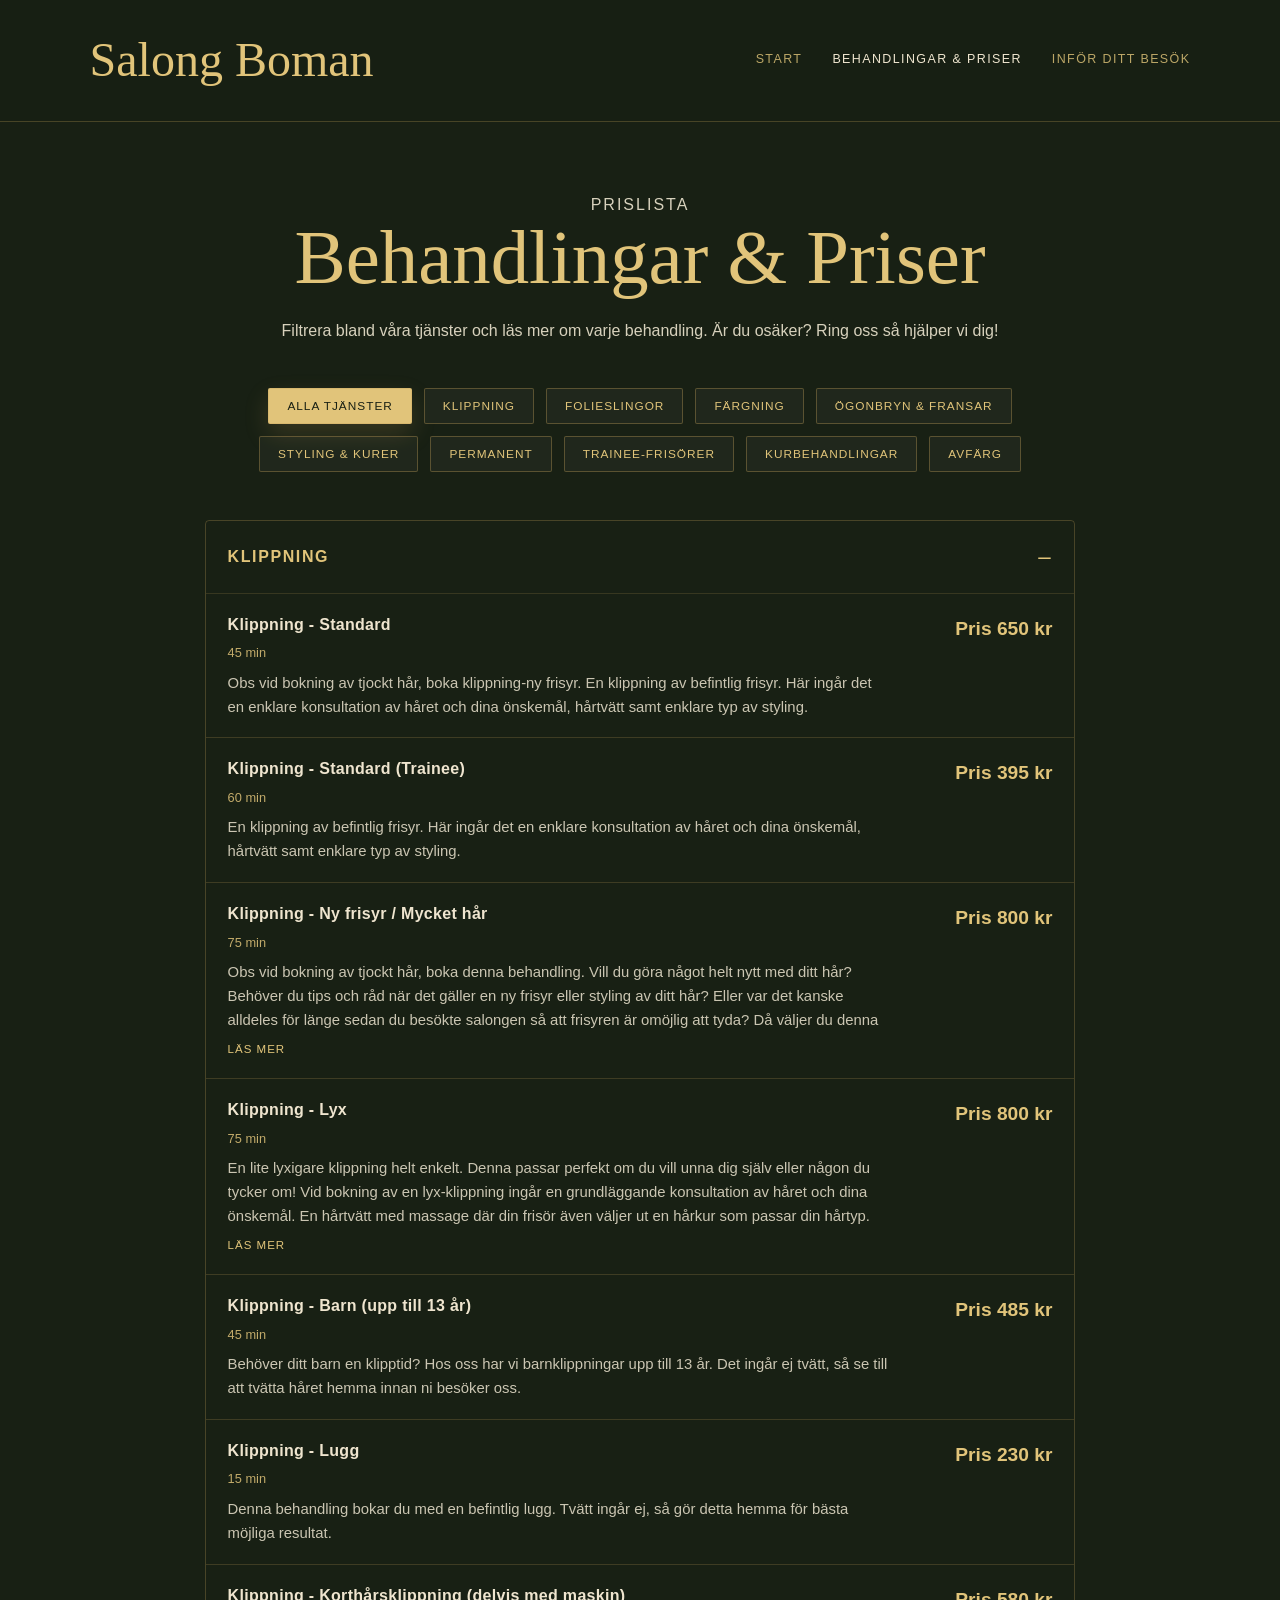
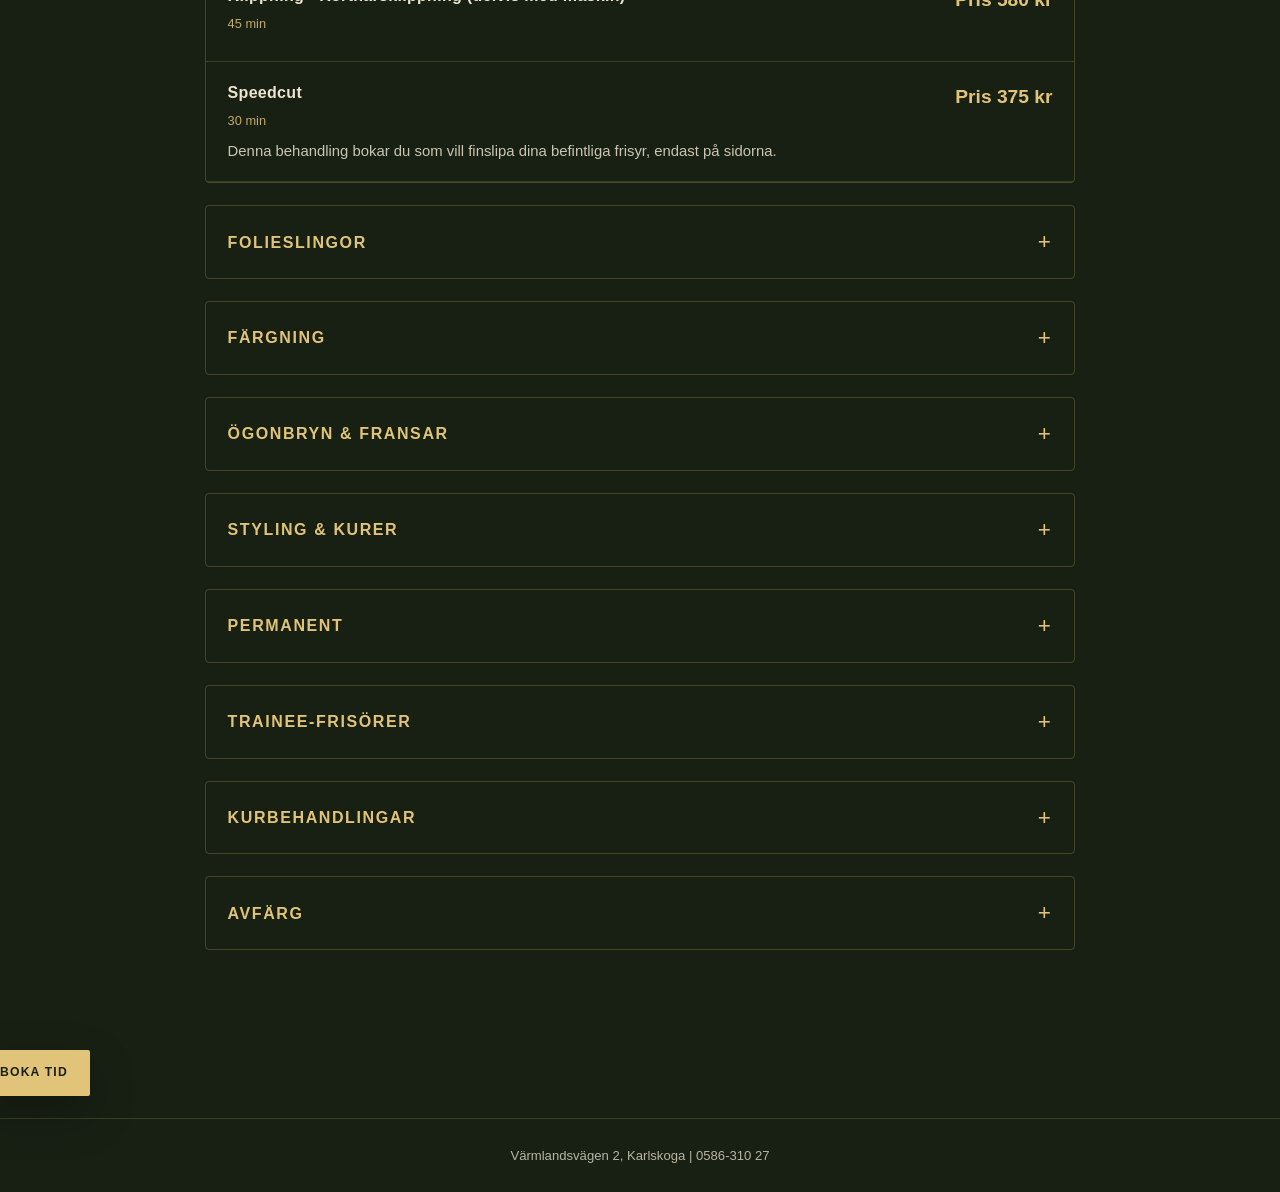
==== behandlingar.html @ 691ad204 "Add files via upload" ====
<!DOCTYPE html>
<html lang="sv">
<head>
  <meta charset="UTF-8" />
  <meta name="viewport" content="width=device-width, initial-scale=1.0" />
  <title>Behandlingar & Priser | Salong Boman</title>
  <meta name="description" content="Se behandlingar och priser hos Salong Boman i Karlskoga." />
  <link rel="stylesheet" href="style.css" />
</head>

<body>

<header class="site-header">
  <a href="index.html" class="logo">Salong Boman</a>

  <button class="menu-toggle" id="menuToggle" aria-label="Öppna meny" aria-expanded="false">
    ☰
  </button>

  <nav class="nav" id="nav">
    <a href="index.html">Start</a>
    <a href="behandlingar.html" class="active">Behandlingar & Priser</a>
    <a href="infor-ditt-besok.html">Inför ditt besök</a>
  </nav>
</header>

<main class="page treatments-page">

  <section class="page-intro">
    <p class="eyebrow">Prislista</p>
    <h1>Behandlingar & Priser</h1>
    <p>Filtrera bland våra tjänster och läs mer om varje behandling. Är du osäker? Ring oss så hjälper vi dig!</p>
  </section>

  <div class="filter-buttons" id="treatmentFilters">
    <button class="filter-btn active" data-filter="all">Alla tjänster</button>
    <button class="filter-btn" data-filter="klippning">Klippning</button>
    <button class="filter-btn" data-filter="folieslingor">Folieslingor</button>
    <button class="filter-btn" data-filter="fargning">Färgning</button>
    <button class="filter-btn" data-filter="bryn-fransar">Ögonbryn & Fransar</button>
    <button class="filter-btn" data-filter="styling-kurer">Styling & Kurer</button>
    <button class="filter-btn" data-filter="permanent">Permanent</button>
    <button class="filter-btn" data-filter="trainee">Trainee-Frisörer</button>
    <button class="filter-btn" data-filter="kurbehandlingar">Kurbehandlingar</button>
    <button class="filter-btn" data-filter="avfarg">Avfärg</button>
  </div>

  <section class="category" data-category="klippning">
    <h2>Klippning <span class="category-count"></span></h2>

    <article class="treatment">
      <div>
        <h3>Klippning - Standard</h3>
        <span class="treatment-meta">45 min</span>
        <p class="treatment-description collapsed">Obs vid bokning av tjockt hår, boka klippning-ny frisyr. En klippning av befintlig frisyr. Här ingår det en enklare konsultation av håret och dina önskemål, hårtvätt samt enklare typ av styling.</p>
      </div>
      <strong class="treatment-price">Pris 650 kr</strong>
    </article>

    <article class="treatment">
      <div>
        <h3>Klippning - Standard (Trainee)</h3>
        <span class="treatment-meta">60 min</span>
        <p class="treatment-description collapsed">En klippning av befintlig frisyr. Här ingår det en enklare konsultation av håret och dina önskemål, hårtvätt samt enklare typ av styling.</p>
      </div>
      <strong class="treatment-price">Pris 395 kr</strong>
    </article>

    <article class="treatment">
      <div>
        
        <h3>Klippning - Ny frisyr / Mycket hår</h3>
        <span class="treatment-meta">75 min</span>
        <p class="treatment-description collapsed">Obs vid bokning av tjockt hår, boka denna behandling. Vill du göra något helt nytt med ditt hår? Behöver du tips och råd när det gäller en ny frisyr eller styling av ditt hår? Eller var det kanske alldeles för länge sedan du besökte salongen så att frisyren är omöjlig att tyda? Då väljer du denna behandling i vår bokning. Det ger oss tid för en grundläggande konsultation där vi hjälper dig att hitta rätt stil till ditt hår, eventuellt en mer grundlig styling där vi ger dig tips och råd för att uppnå fantastiska resultat hemma. Om du är ny kund på salongen så rekommenderar vi att boka denna behandling!</p>
      </div>
      <strong class="treatment-price">Pris 800 kr</strong>
    </article>

    <article class="treatment">
      <div>
        <h3>Klippning - Lyx</h3>
        <span class="treatment-meta">75 min</span>
        <p class="treatment-description collapsed">En lite lyxigare klippning helt enkelt. Denna passar perfekt om du vill unna dig själv eller någon du tycker om! Vid bokning av en lyx-klippning ingår en grundläggande konsultation av håret och dina önskemål. En hårtvätt med massage där din frisör även väljer ut en hårkur som passar din hårtyp. Efter klippningen stylas ditt hår med verktyg och produkter som vi rekommenderar för ditt hår.</p>
      </div>
      <strong class="treatment-price">Pris 800 kr</strong>
    </article>

    <article class="treatment">
      <div>
        <h3>Klippning - Barn (upp till 13 år)</h3>
        <span class="treatment-meta">45 min</span>
        <p class="treatment-description collapsed">Behöver ditt barn en klipptid? Hos oss har vi barnklippningar upp till 13 år. Det ingår ej tvätt, så se till att tvätta håret hemma innan ni besöker oss.</p>
      </div>
      <strong class="treatment-price">Pris 485 kr</strong>
    </article>

    <article class="treatment">
      <div>
        <h3>Klippning - Lugg</h3>
        <span class="treatment-meta">15 min</span>
        <p class="treatment-description collapsed">Denna behandling bokar du med en befintlig lugg. Tvätt ingår ej, så gör detta hemma för bästa möjliga resultat.</p>
      </div>
      <strong class="treatment-price">Pris 230 kr</strong>
    </article>

    <article class="treatment">
      <div>
        <h3>Klippning - Korthårsklippning (delvis med maskin)</h3>
        <span class="treatment-meta">45 min</span>
      </div>
      <strong class="treatment-price">Pris 580 kr</strong>
    </article>

    <article class="treatment">
      <div>
        <h3>Speedcut</h3>
        <span class="treatment-meta">30 min</span>
        <p class="treatment-description collapsed">Denna behandling bokar du som vill finslipa dina befintliga frisyr, endast på sidorna.</p>
      </div>
      <strong class="treatment-price">Pris 375 kr</strong>
    </article>
  </section>

  <section class="category" data-category="folieslingor">
    <h2>Folieslingor <span class="category-count"></span></h2>

    <article class="treatment">
      <div>
        <h3>Folieslingor - Lilla paketet</h3>
        <span class="treatment-meta">120 min</span>
        <p class="treatment-description collapsed">Lilla paketet är för dig som bara vill ha några få slingor i benan eller kanske någon fram i luggen för att fräscha upp ditt hår.</p>
      </div>
      <strong class="treatment-price">Pris 1 990 kr</strong>
    </article>

    <article class="treatment">
      <div>
        <h3>Klipp & Sling - Lilla paketet</h3>
        <span class="treatment-meta">165 min</span>
        <p class="treatment-description collapsed">Lilla paketet inkl klippning-standard.</p>
      </div>
      <strong class="treatment-price">Pris 2 490 kr</strong>
    </article>

    <article class="treatment">
      <div>
        <h3>Folieslingor - Mellanpaketet</h3>
        <span class="treatment-meta">150 min</span>
        <p class="treatment-description collapsed">Mellanpaketet passar perfekt för dig som vill ha ett naturligt resultat med lite skiftningar.</p>
      </div>
      <strong class="treatment-price">Pris 2 620 kr</strong>
    </article>

    <article class="treatment">
      <div>
        <h3>Klipp & Sling - Mellanpaketet</h3>
        <span class="treatment-meta">195 min</span>
        <p class="treatment-description collapsed">Mellanpaketet inkl klippning-standard.</p>
      </div>
      <strong class="treatment-price">Pris 3 270 kr</strong>
    </article>

    <article class="treatment">
      <div>
        <h3>Folieslingor - Stora paketet</h3>
        <span class="treatment-meta">210 min</span>
        <p class="treatment-description collapsed">Stora paketet är för dig som vill bli riktigt ljus. Denna behandling innebär täta, många paket.</p>
      </div>
      <strong class="treatment-price">Pris 2 950 kr</strong>
    </article>

    <article class="treatment">
      <div>
        <h3>Folieslingor - Mellan paketet (Trainee)</h3>
        <span class="treatment-meta">180 min</span>
        <p class="treatment-description collapsed">Mellanpaketet passar perfekt för dig som vill ha ett naturligt resultat med lite skiftningar och vill färga från botten till toppen, alltså hela håret!</p>
      </div>
      <strong class="treatment-price">Från 1 900 kr</strong>
    </article>

    <article class="treatment">
      <div>
        <h3>Klipp & Sling - Stora paketet</h3>
        <span class="treatment-meta">240 min</span>
        <p class="treatment-description collapsed">Stora paketet inkl klippning-standard.</p>
      </div>
      <strong class="treatment-price">Pris 3 600 kr</strong>
    </article>

    <article class="treatment">
      <div>
        <h3>Balayage</h3>
        <span class="treatment-meta">230 min</span>
        <p class="treatment-description collapsed">Frihandsslingor, botten och nyansering.</p>
      </div>
      <strong class="treatment-price">Pris 3 200 kr</strong>
    </article>

    <article class="treatment">
      <div>
        <h3>Slingor hätta - Kort hår</h3>
        <span class="treatment-meta">45 min</span>
      </div>
      <strong class="treatment-price">Från 1 700 kr</strong>
    </article>

    <article class="treatment">
      <div>
        <h3>Folieslingor - Stora paketet (Trainee)</h3>
        <span class="treatment-meta">240 min</span>
        <p class="treatment-description collapsed">Stora paketet är för dig som vill bli riktigt ljus. Denna behandling innebär täta, många paket.</p>
      </div>
      <strong class="treatment-price">Från 2 200 kr</strong>
    </article>
  </section>

  <section class="category" data-category="fargning">
    <h2>Färgning <span class="category-count"></span></h2>

    <article class="treatment">
      <div><h3>Färg (kort hår)</h3><span class="treatment-meta">110 min</span><p class="treatment-description collapsed">Denna behandling är för dig som vill färga från botten till toppen, alltså hela håret! Vi skräddarsyr alltid färgerna efter utgångsläge och dina önskemål.</p></div>
      <strong class="treatment-price">Pris 1 390 kr</strong>
    </article>

    <article class="treatment">
      <div><h3>Klipp & Färg - Kort hår</h3><span class="treatment-meta">150 min</span><p class="treatment-description collapsed">Färg kort hår, inkl klippning-standard.</p></div>
      <strong class="treatment-price">Pris 2 040 kr</strong>
    </article>

    <article class="treatment">
      <div><h3>Färg (mellan)</h3><span class="treatment-meta">120 min</span><p class="treatment-description collapsed">Vi skräddarsyr alltid färgerna efter utgångsläge och dina önskemål.</p></div>
      <strong class="treatment-price">Från 1 900 kr</strong>
    </article>

    <article class="treatment">
      <div><h3>Klipp & Färg - Mellan</h3><span class="treatment-meta">195 min</span><p class="treatment-description collapsed">Färg mellan inkl klippning-standard.</p></div>
      <strong class="treatment-price">Pris 2 550 kr</strong>
    </article>

    <article class="treatment">
      <div><h3>Färg (långt hår)</h3><span class="treatment-meta">140 min</span><p class="treatment-description collapsed">Vi skräddarsyr alltid färgerna efter utgångsläge och dina önskemål.</p></div>
      <strong class="treatment-price">Från 2 490 kr</strong>
    </article>

    <article class="treatment">
      <div><h3>Klipp & Färg - Långt hår</h3><span class="treatment-meta">225 min</span><p class="treatment-description collapsed">Färg långt hår inkl klippning-standard.</p></div>
      <strong class="treatment-price">Pris 3 140 kr</strong>
    </article>

    <article class="treatment">
      <div><h3>Färg Quickfix</h3><span class="treatment-meta">120 min</span><p class="treatment-description collapsed">För dig som vill ha en snabbare och billigare uppfräschning av håret mellan dina större behandlingar. Max 8 slingpaket + nyansering. En lättare toning. Utväxtfärgning + nyansering.</p></div>
      <strong class="treatment-price">Pris 1 749 kr</strong>
    </article>

    <article class="treatment">
      <div><h3>Utväxtfärgning (Ej slingor) Endast färg i utväxt</h3><span class="treatment-meta">90 min</span><p class="treatment-description collapsed">Passar dig som vill fylla på utväxten med ny färg, max 4 cm utväxt.</p></div>
      <strong class="treatment-price">Pris 1 330 kr</strong>
    </article>

    <article class="treatment">
      <div><h3>Quickfix & Klipp</h3><span class="treatment-meta">150 min</span><p class="treatment-description collapsed">En snabb ändrande färgbehandling för dig som vill fräscha upp mellan de längre behandlingarna, välj mellan utväxtfärg/nyansering eller några slingpaket. I denna behandling ingår även en lättare klippning.</p></div>
      <strong class="treatment-price">Pris 1 990 kr</strong>
    </article>

    <article class="treatment">
      <div><h3>Konsultation</h3><span class="treatment-meta">15 min</span></div>
      <strong class="treatment-price">Ring oss</strong>
    </article>

    <article class="treatment">
      <div><h3>Färg - Herr / Goldwell Men Reshade</h3><span class="treatment-meta">30 min</span><p class="treatment-description collapsed">Passar oftast män som vill tona ner sina gråa hårstrån utan att det blir för uppenbart. Tidsåtgången är enbart 5 minuter.</p></div>
      <strong class="treatment-price">Från 540 kr</strong>
    </article>

    <article class="treatment">
      <div><h3>Färg - Mellan (Trainee)</h3><span class="treatment-meta">160 min</span><p class="treatment-description collapsed">Vi skräddarsyr alltid färgerna efter utgångsläge och dina önskemål. Denna behandling är för dig som vill färga från botten till toppen, alltså hela håret!</p></div>
      <strong class="treatment-price">Från 1 320 kr</strong>
    </article>

    <article class="treatment">
      <div><h3>Utväxtfärgning - Trainee</h3><span class="treatment-meta">120 min</span><p class="treatment-description collapsed">Utväxtfärg är för dig som fått en utväxt på max 4 cm. Denna behandling gäller endast färg, inte blekning. Vid utväxt med blekning, boka en utav foliebehandlingarna istället!</p></div>
      <strong class="treatment-price">Från 920 kr</strong>
    </article>
  </section>

  <section class="category" data-category="bryn-fransar">
    <h2>Ögonbryn & Fransar <span class="category-count"></span></h2>

    <article class="treatment"><div><h3>BrynPlock</h3><span class="treatment-meta">15 min</span><p>Vi plockar dina bryn.</p></div><strong>Pris 220 kr</strong></article>
    <article class="treatment"><div><h3>BrynFärg</h3><span class="treatment-meta">15 min</span><p>Vi färgar dina bryn.</p></div><strong>Pris 250 kr</strong></article>
    <article class="treatment"><div><h3>Bryn-Kombo</h3><span class="treatment-meta">30 min</span><p>Vi plockar och färgar dina bryn.</p></div><strong>Pris 425 kr</strong></article>
    <article class="treatment"><div><h3>FransFärg</h3><span class="treatment-meta">15 min</span><p>Vi färgar dina fransar.</p></div><strong>Pris 250 kr</strong></article>
    <article class="treatment"><div><h3>Bryn & Frans-Kombo</h3><span class="treatment-meta">30 min</span><p>Vi färgar dina bryn och fransar, samt plockar brynen.</p></div><strong>Pris 450 kr</strong></article>
  </section>

  <section class="category" data-category="styling-kurer">
    <h2>Styling & Kurer <span class="category-count"></span></h2>

    <article class="treatment"><div><h3>Tvätt & Fön</h3><span class="treatment-meta">30 min</span><p>Denna behandling bokar du som behöver en tvätt med en lätt styling.</p></div><strong>Pris 425 kr</strong></article>
    <article class="treatment"><div><h3>Styling</h3><span class="treatment-meta">30 min</span><p class="treatment-description collapsed">Vår stylingtjänst är perfekt för dig som är på språng och snabbt vill få håret fixat! Kom till salongen så hjälper vi dig med rätt produkter och verktyg för att uppfylla dina önskemål. Vill du till exempel ha hjälp med att locka håret eller göra inbakade flätor? Då ska du boka denna behandling!</p></div><strong>Pris 425 kr</strong></article>
    <article class="treatment"><div><h3>Rensning</h3><span class="treatment-meta">30 min</span><p>En perfekt behandling för dig som har lättare påverkan på håret av metaller, silverschampo m.m.</p></div><strong>Från 375 kr</strong></article>
  </section>

  <section class="category" data-category="permanent">
    <h2>Permanent <span class="category-count"></span></h2>

    <article class="treatment"><div><h3>Permanent (hjässa)</h3><span class="treatment-meta">135 min</span><p>Permanent behandling på hjässan = övre delen på ditt huvud där luciakronan fastnar slutar hjässan. Inkl klippning.</p></div><strong>Från 1 600 kr</strong></article>
    <article class="treatment"><div><h3>Permanent (kort hår)</h3><span class="treatment-meta">180 min</span><p class="treatment-description collapsed">Permanent behandling inklusive klippning, maximal hårlängd till axlarna. Välkommen in och njut av att bli lockig eller få mer volym med hjälp av spolar och en duktig frisör.</p></div><strong>Pris 1 900 kr</strong></article>
    <article class="treatment"><div><h3>Permanent (mellan/långt hår)</h3><span class="treatment-meta">220 min</span><p>Permanentbehandling inklusive klippning, hårets längd är nedanför axlarna. Välkommen in och njut.</p></div><strong>Pris 2 500 kr</strong></article>
  </section>

  <section class="category" data-category="trainee">
    <h2>Trainee-Frisörer <span class="category-count"></span></h2>

    <article class="treatment"><div><h3>Klippning - Ny frisyr (Trainee)</h3><span class="treatment-meta">90 min</span><p class="treatment-description collapsed">Vill du göra något helt nytt med ditt hår? Behöver du tips och råd när det gäller en ny frisyr eller styling av ditt hår? Eller var det kanske alldeles för länge sedan du besökte salongen så att frisyren är omöjlig att tyda? Då väljer du denna behandling i vår bokning. Det ger oss tid för en grundläggande konsultation där vi hjälper dig att hitta rätt stil till ditt hår, eventuellt en mer grundlig styling där vi ger dig tips och råd för att uppnå fantastiska resultat hemma. Om du är ny kund på salongen så rekommenderar vi att boka denna behandling!</p></div><strong>Pris 590 kr</strong></article>

    <article class="treatment"><div><h3>Klippning - Barn (Trainee)</h3><span class="treatment-meta">45 min</span><p>Behöver ditt barn en klipptid? Hos oss har vi barnklippningar upp till 13 år. Det ingår ej tvätt, så se till att tvätta håret hemma innan ni besöker oss.</p></div><strong>Pris 350 kr</strong></article>

    <article class="treatment"><div><h3>Folieslingor - Lilla paketet (Trainee)</h3><span class="treatment-meta">150 min</span><p>Lilla paketet är för dig som bara vill ha några få slingor i benan eller kanske någon fram i luggen för att fräscha upp ditt hår.</p></div><strong>Från 1 450 kr</strong></article>

    <article class="treatment"><div><h3>Klipp & Sling - Lilla paketet (Trainee)</h3><span class="treatment-meta">210 min</span><p>Lilla paketet inkl klippning-standard.</p></div><strong>Pris 1 895 kr</strong></article>

    <article class="treatment"><div><h3>Klipp & Sling - Mellanpaketet (Trainee)</h3><span class="treatment-meta">240 min</span><p>Mellanpaketet inkl klippning-standard.</p></div><strong>Pris 2 295 kr</strong></article>

    <article class="treatment"><div><h3>Klipp & Sling - Stora paketet (Trainee)</h3><span class="treatment-meta">300 min</span><p>Stora paketet inkl klippning-standard (Trainee).</p></div><strong>Pris 2 595 kr</strong></article>

    <article class="treatment"><div><h3>Färg - Kort hår (Trainee)</h3><span class="treatment-meta">135 min</span><p>Vi skräddarsyr alltid färgerna efter utgångsläge och dina önskemål. Denna behandling är för dig som vill färga från botten till toppen, alltså hela håret!</p></div><strong>Från 1 200 kr</strong></article>

    <article class="treatment"><div><h3>Klipp & Färg - Kort hår (Trainee)</h3><span class="treatment-meta">195 min</span><p>Färg kort hår inkl klippning-standard (Trainee).</p></div><strong>Pris 1 395 kr</strong></article>

    <article class="treatment"><div><h3>Klipp & Färg - Mellan (Trainee)</h3><span class="treatment-meta">220 min</span><p>Färg mellan inkl klippning-standard (Trainee).</p></div><strong>Pris 1 695 kr</strong></article>

    <article class="treatment"><div><h3>Färg - Långt hår (Trainee)</h3><span class="treatment-meta">180 min</span><p>Vi skräddarsyr alltid färgerna efter utgångsläge och dina önskemål. Denna behandling är för dig som vill färga från botten till toppen, alltså hela håret!</p></div><strong>Från 1 600 kr</strong></article>

    <article class="treatment"><div><h3>Klipp & Färg - Långt hår (Trainee)</h3><span class="treatment-meta">240 min</span><p>Färg långt hår inkl klippning-standard (Trainee).</p></div><strong>Pris 2 095 kr</strong></article>
  </section>

  <section class="category" data-category="kurbehandlingar">
    <h2>Kurbehandlingar <span class="category-count"></span></h2>

    <article class="treatment">
      <div>
        <h3>Kurbehandling</h3>
        <span class="treatment-meta">45 min</span>
        <p class="treatment-description collapsed">Kurbehandlingen bokar du som behöver bygga upp eller återfukta ditt hår, du får även en härlig hårbottenmassage!</p>
      </div>
      <strong>Pris 630 kr</strong>
    </article>
  </section>

  <section class="category" data-category="avfarg">
    <h2>Avfärg <span class="category-count"></span></h2>

    <article class="treatment">
      <div>
        <h3>Avfärgning</h3>
        <span class="treatment-meta">120 min</span>
      </div>
      <strong>Pris 2 600 kr</strong>
    </article>
  </section>

</main>

<a class="sticky-book" href="https://www.bokadirekt.se/places/salong-boman-44894" target="_blank" rel="noopener">
  Boka tid
</a>

<footer>
  <p>Värmlandsvägen 2, Karlskoga | 0586-310 27</p>
</footer>

<script src="script.js"></script>

</body>
</html>
---- style.css ----
:root {
  --green-dark: #182014;
  --green: #252d20;
  --green-light: #3d4934;
  --gold: #c6a15b;
  --gold-light: #e1c47a;
  --cream: #efe5cf;
  --text-light: #f7efd9;
  --white-soft: #fffaf0;

  --radius: 18px;
  --shadow: 0 18px 45px rgba(0, 0, 0, 0.28);
}

* {
  margin: 0;
  padding: 0;
  box-sizing: border-box;
}

html {
  scroll-behavior: smooth;
}

body {
  background: #182014;
  color: var(--text-light);
  font-family: Arial, Helvetica, sans-serif;
  min-height: 100vh;
  line-height: 1.6;
}

a {
  color: inherit;
}

.site-header {
  width: 100%;
  padding: 22px 7%;
  display: flex;
  align-items: center;
  justify-content: space-between;
  gap: 28px;
  position: sticky;
  top: 0;
  z-index: 20;
  background: rgba(24, 32, 20, 0.95);
  backdrop-filter: blur(12px);
  border-bottom: 1px solid rgba(198, 161, 91, 0.28);
}

.logo {
  color: var(--gold-light);
  font-family: Georgia, "Times New Roman", serif;
  font-size: clamp(1.8rem, 4vw, 3rem);
  text-decoration: none;
  white-space: nowrap;
}

.nav {
  display: flex;
  align-items: center;
  gap: 30px;
  text-transform: uppercase;
  font-size: 0.78rem;
  letter-spacing: 1.4px;
}

.nav a {
  text-decoration: none;
  color: rgba(225, 196, 122, 0.82);
  transition: 0.2s ease;
}

.nav a:hover,
.nav a.active {
  color: var(--cream);
}

.menu-toggle {
  display: none;
  background: transparent;
  color: var(--gold-light);
  border: 1px solid rgba(198, 161, 91, 0.55);
  border-radius: 10px;
  padding: 7px 12px;
  font-size: 1.3rem;
  cursor: pointer;
}

/* Hero */

.hero {
  min-height: calc(100vh - 88px);
  display: flex;
  align-items: center;
  justify-content: center;
  padding: 80px 7%;
}

.hero-inner {
  width: min(1120px, 100%);
  text-align: center;
}

.hero-logo {
  width: min(360px, 82%);
  margin-bottom: 36px;
  filter: drop-shadow(0 20px 30px rgba(0, 0, 0, 0.35));
}

.hero h1,
.page h1 {
  font-family: Georgia, "Times New Roman", serif;
  color: var(--gold-light);
  font-size: clamp(2.3rem, 6vw, 5rem);
  font-weight: 400;
  line-height: 1.08;
  margin-bottom: 18px;
}

.hero-text,
.page-intro p {
  max-width: 720px;
  margin: 0 auto;
  color: rgba(247, 239, 217, 0.86);
  font-size: 1rem;
}

.hero-actions {
  margin: 34px 0 50px;
  display: flex;
  justify-content: center;
  gap: 16px;
  flex-wrap: wrap;
}

.book-btn,
.secondary-btn {
  display: inline-flex;
  align-items: center;
  justify-content: center;
  min-height: 48px;
  padding: 14px 30px;
  border-radius: 999px;
  text-decoration: none;
  text-transform: uppercase;
  letter-spacing: 1.4px;
  font-size: 0.78rem;
  font-weight: 700;
  transition: 0.25s ease;
}

.book-btn {
  background: var(--gold-light);
  color: var(--green-dark);
  border: 1px solid var(--gold-light);
}

.book-btn:hover {
  transform: translateY(-2px);
  box-shadow: var(--shadow);
}

.secondary-btn {
  border: 1px solid rgba(225, 196, 122, 0.65);
  color: var(--gold-light);
}

.secondary-btn:hover {
  background: rgba(225, 196, 122, 0.12);
}

.info-grid {
  display: grid;
  grid-template-columns: repeat(3, 1fr);
  gap: 22px;
  margin-top: 20px;
}

.info-box {
  padding: 26px 18px;
  background: transparent;
  border: none;
  border-top: 1px solid rgba(198, 161, 91, 0.35);
  border-bottom: 1px solid rgba(198, 161, 91, 0.35);
  border-radius: 0;
}

.info-box h2 {
  color: var(--gold-light);
  text-transform: uppercase;
  font-size: 1rem;
  margin-bottom: 12px;
  letter-spacing: 1.5px;
}

.info-box p {
  color: rgba(247, 239, 217, 0.88);
  font-size: 0.95rem;
  margin-bottom: 4px;
}

.social-links {
  margin-top: 32px;
  text-transform: uppercase;
  font-size: 0.78rem;
  letter-spacing: 1.4px;
  color: var(--gold-light);
}

.social-links a {
  text-decoration: none;
}

.social-links a:hover {
  color: var(--cream);
}

/* Pages */

.page {
  width: min(1050px, 100%);
  margin: 0 auto;
  padding: 70px 7% 100px;
}

.page-intro {
  text-align: center;
  margin-bottom: 44px;
}

.eyebrow {
  color: var(--gold-light);
  text-transform: uppercase;
  letter-spacing: 2px;
  font-size: 0.76rem;
  margin-bottom: 10px;
}

.filter-buttons {
  display: flex;
  justify-content: center;
  flex-wrap: wrap;
  gap: 12px;
  margin-bottom: 48px;
}

.filter-btn {
  border: 1px solid rgba(198, 161, 91, 0.35);
  background: rgba(255, 255, 255, 0.035);
  color: var(--gold-light);
  border-radius: 999px;
  padding: 10px 18px;
  cursor: pointer;
  text-transform: uppercase;
  letter-spacing: 1px;
  font-size: 0.74rem;
  transition: 0.2s ease;
}

.filter-btn:hover,
.filter-btn.active {
  background: var(--gold-light);
  color: var(--green-dark);
}

.category {
  margin-bottom: 62px;
}

.category h2,
.visit-section h2 {
  color: var(--gold-light);
  text-transform: uppercase;
  letter-spacing: 1.8px;
  font-size: 1.25rem;
  margin-bottom: 22px;
}

.category-note,
.category > p {
  color: rgba(247, 239, 217, 0.82);
  margin-bottom: 20px;
}
.treatment {
  display: flex;
  justify-content: space-between;
  gap: 24px;
  padding: 18px 0;
  margin-bottom: 0;
  background: transparent;
  border: none;
  border-bottom: 1px solid rgba(198, 161, 91, 0.22);
  border-radius: 0;
  transition: none;
}

.treatment:hover {
  transform: none;
  background: transparent;
  border-color: rgba(225, 196, 122, 0.35);
}
.treatment h3 {
  color: var(--cream);
  font-size: 1rem;
  letter-spacing: 0.3px;
  margin-bottom: 6px;
}

.treatment p {
  color: rgba(247, 239, 217, 0.8);
  font-size: 0.93rem;
  max-width: 660px;
}

.treatment strong {
  color: var(--gold-light);
  font-size: 1.2rem;
  white-space: nowrap;
  padding-top: 2px;
}

.badge {
  display: inline-block;
  margin-bottom: 8px;
  padding: 4px 9px;
  border-radius: 999px;
  background: rgba(225, 196, 122, 0.15);
  color: var(--gold-light);
  font-size: 0.68rem;
  text-transform: uppercase;
  letter-spacing: 1px;
}

.contact-card {
  padding: 30px;
  border-radius: var(--radius);
  background: rgba(255, 255, 255, 0.035);
  border: 1px solid rgba(198, 161, 91, 0.22);
  text-align: center;
}

.bottom-btn {
  display: table;
  margin: 46px auto 0;
}

/* Visit page */

.visit-page {
  max-width: 950px;
}

.visit-list {
  display: grid;
  gap: 18px;
}

.visit-section {
  position: relative;
  padding: 26px 26px 26px 82px;
  border-radius: var(--radius);
  background: rgba(255, 255, 255, 0.035);
  border: 1px solid rgba(198, 161, 91, 0.22);
}

.visit-section span {
  position: absolute;
  left: 26px;
  top: 28px;
  color: var(--gold-light);
  font-family: Georgia, "Times New Roman", serif;
  font-size: 1.5rem;
}

.visit-section h2 {
  margin-bottom: 8px;
  text-align: left;
}

.visit-section p {
  color: rgba(247, 239, 217, 0.84);
  margin-bottom: 10px;
}

/* Sticky booking */

.sticky-book {
  position: fixed;
  right: 22px;
  bottom: 22px;
  z-index: 30;
  background: var(--gold-light);
  color: var(--green-dark);
  text-decoration: none;
  padding: 13px 22px;
  border-radius: 999px;
  font-weight: 700;
  text-transform: uppercase;
  letter-spacing: 1.2px;
  font-size: 0.76rem;
  box-shadow: var(--shadow);
}

footer {
  padding: 26px 7%;
  text-align: center;
  color: rgba(247, 239, 217, 0.72);
  font-size: 0.82rem;
  border-top: 1px solid rgba(198, 161, 91, 0.22);
}

/* Mobile */

@media (max-width: 820px) {
  .site-header {
    align-items: center;
  }

  .menu-toggle {
    display: block;
  }

  .nav {
    position: absolute;
    left: 7%;
    right: 7%;
    top: 78px;
    display: none;
    flex-direction: column;
    gap: 0;
    padding: 12px;
    background: rgba(24, 32, 20, 0.98);
    border: 1px solid rgba(198, 161, 91, 0.3);
    border-radius: 18px;
    box-shadow: var(--shadow);
  }

  .nav.active {
    display: flex;
  }

  .nav a {
    padding: 15px;
    border-radius: 12px;
  }

  .nav a:hover,
  .nav a.active {
    background: rgba(225, 196, 122, 0.1);
  }

  .hero {
    padding: 55px 7%;
  }

  .hero-logo {
    width: min(300px, 86%);
  }

  .info-grid {
    grid-template-columns: 1fr;
  }

  .page {
    padding-top: 48px;
  }

  .treatment {
    flex-direction: column;
    gap: 12px;
  }

  .treatment strong {
    font-size: 1.35rem;
  }

  .visit-section {
    padding: 24px;
  }

  .visit-section span {
    position: static;
    display: block;
    margin-bottom: 8px;
  }

  .sticky-book {
    left: 20px;
    right: 20px;
    text-align: center;
  }

  footer {
    padding-bottom: 86px;
  }
}

@media (max-width: 480px) {
  .logo {
    font-size: 1.6rem;
  }

  .hero-actions {
    flex-direction: column;
  }

  .book-btn,
  .secondary-btn {
    width: 100%;
  }

  .filter-buttons {
    justify-content: flex-start;
  }
}

.book-btn,
.secondary-btn,
.filter-btn,
.sticky-book {
  border-radius: 2px;
}

.reviews {
  padding: 80px 7%;
  text-align: center;
}

.reviews h2 {
  color: var(--gold-light);
  margin-bottom: 15px;
}

.reviews-sub {
  max-width: 600px;
  margin: 0 auto 30px;
  color: rgba(247, 239, 217, 0.85);
}

.reviews-highlight {
  max-width: 600px;
  margin: 30px auto;
  padding: 20px;
  border-top: 1px solid rgba(198,161,91,0.3);
  border-bottom: 1px solid rgba(198,161,91,0.3);
}

.reviews-highlight p {
  font-style: italic;
  margin-bottom: 10px;
}

.reviews-highlight span {
  color: var(--gold-light);
  font-size: 0.9rem;
}

.reviews .book-btn {
  margin-top: 20px;
}

.reviews .secondary-btn {
  margin-top: 10px;
  display: inline-block;
}

.about-salon {
  padding: 70px 7%;
}

.about-box {
  max-width: 1120px;
  margin: 0 auto;
  padding: 46px;
  border: 1px solid rgba(247, 239, 217, 0.45);
  display: grid;
  grid-template-columns: 1.6fr 0.8fr;
  gap: 40px;
  align-items: center;
}

.about-text h2 {
  color: var(--cream);
  font-family: Georgia, "Times New Roman", serif;
  text-transform: uppercase;
  letter-spacing: 8px;
  font-size: clamp(1.6rem, 4vw, 2.2rem);
  font-weight: 400;
  margin-bottom: 36px;
}

.about-text p {
  max-width: 620px;
  color: var(--cream);
  font-family: Georgia, "Times New Roman", serif;
  font-size: 1.05rem;
  line-height: 1.55;
}

.about-image {
  display: flex;
  justify-content: center;
}

.about-image img {
  width: min(230px, 100%);
  border: 2px solid var(--gold-light);
  display: block;
}

@media (max-width: 820px) {
  .about-box {
    grid-template-columns: 1fr;
    padding: 30px 22px;
    text-align: center;
  }

  .about-text h2 {
    letter-spacing: 5px;
    margin-bottom: 24px;
  }

  .about-text p {
    margin: 0 auto;
  }

  .about-image img {
    width: min(260px, 100%);
  }
}

.category-count {
  color: var(--gold-light);
  font-size: 0.9rem;
  margin-left: 8px;
  opacity: 0.75;
}

.treatment-meta {
  display: block;
  color: var(--gold-light);
  font-size: 0.8rem;
  margin-bottom: 8px;
  opacity: 0.85;
}

.treatment-description.collapsed {
  max-height: 4.8em;
  overflow: hidden;
}

.read-more-btn {
  margin-top: 10px;
  background: transparent;
  border: none;
  color: var(--gold-light);
  cursor: pointer;
  text-transform: uppercase;
  letter-spacing: 1px;
  font-size: 0.72rem;
  padding: 0;
}

.read-more-btn:hover {
  color: var(--cream);
}

.treatment-price {
  text-align: right;
}

@media (max-width: 820px) {
  .treatment-price {
    text-align: left;
  }
}

/* Snyggare knappar + animationer */

.book-btn,
.secondary-btn,
.filter-btn,
.sticky-book,
.read-more-btn,
.menu-toggle {
  position: relative;
  overflow: hidden;
  transition: transform 0.25s ease, box-shadow 0.25s ease, background 0.25s ease, color 0.25s ease, border-color 0.25s ease;
}

.book-btn:hover,
.secondary-btn:hover,
.filter-btn:hover,
.sticky-book:hover {
  transform: translateY(-3px);
  box-shadow: 0 14px 35px rgba(0, 0, 0, 0.35);
}

.book-btn:active,
.secondary-btn:active,
.filter-btn:active,
.sticky-book:active {
  transform: translateY(0) scale(0.97);
}

.book-btn::after,
.sticky-book::after,
.filter-btn::after {
  content: "";
  position: absolute;
  top: 0;
  left: -80%;
  width: 50%;
  height: 100%;
  background: linear-gradient(
    120deg,
    transparent,
    rgba(255, 255, 255, 0.35),
    transparent
  );
  transform: skewX(-20deg);
}

.book-btn:hover::after,
.sticky-book:hover::after,
.filter-btn:hover::after {
  animation: shine 0.7s ease;
}

@keyframes shine {
  from {
    left: -80%;
  }
  to {
    left: 130%;
  }
}

/* Filter känns mer klickbara */
.filter-btn.active {
  box-shadow: 0 10px 25px rgba(198, 161, 91, 0.18);
}

/* Behandlingar fadear in */
.category {
  animation: fadeUp 0.45s ease both;
}

.treatment {
  transition: transform 0.25s ease, border-color 0.25s ease, background 0.25s ease;
}

.treatment:hover {
  transform: translateX(6px);
  background: rgba(255, 255, 255, 0.025);
}

/* Kort/sektioner på startsida */
.info-box,
.about-box,
.reviews-inner,
.visit-section {
  animation: fadeUp 0.6s ease both;
}

.info-box:hover,
.visit-section:hover,
.about-box:hover {
  transform: translateY(-4px);
  transition: transform 0.25s ease, border-color 0.25s ease;
  border-color: rgba(225, 196, 122, 0.45);
}

/* Loggan får lite premium-känsla */
.hero-logo {
  animation: softFloat 4s ease-in-out infinite;
}

@keyframes softFloat {
  0%, 100% {
    transform: translateY(0);
  }
  50% {
    transform: translateY(-8px);
  }
}

@keyframes fadeUp {
  from {
    opacity: 0;
    transform: translateY(18px);
  }
  to {
    opacity: 1;
    transform: translateY(0);
  }
}

/* FIX: knappar som hamnade fel / inte syns */

.book-btn,
.secondary-btn,
.filter-btn,
.sticky-book {
  display: inline-flex;
  align-items: center;
  justify-content: center;
  position: relative;
  overflow: hidden;
  z-index: 1;
}

.book-btn *,
.secondary-btn *,
.filter-btn *,
.sticky-book * {
  position: relative;
  z-index: 2;
}

/* Läs mer-knappen ska INTE få shine/box-effekt */
.read-more-btn {
  display: inline-block;
  position: static;
  overflow: visible;
  background: transparent;
  border: none;
  color: var(--gold-light);
  margin-top: 10px;
  cursor: pointer;
  text-transform: uppercase;
  letter-spacing: 1px;
  font-size: 0.72rem;
  z-index: auto;
}

.read-more-btn::after {
  display: none;
}

.read-more-btn:hover {
  color: var(--cream);
  transform: none;
  box-shadow: none;
}

/* Mobilmeny-knappen ska inte få shine */
.menu-toggle {
  position: relative;
  overflow: visible;
  z-index: 50;
}

.menu-toggle::after {
  display: none;
}

/* Behandlingsrader: gör priset stabilt */
.treatment > div {
  flex: 1;
}

.treatment-price,
.treatment strong {
  min-width: 130px;
  text-align: right;
}

/* Filterknappar: bättre placering */
.filter-buttons {
  align-items: center;
}

.filter-btn {
  white-space: nowrap;
}

/* Mobilfix */
@media (max-width: 820px) {
  .filter-buttons {
    justify-content: flex-start;
    overflow-x: auto;
    flex-wrap: nowrap;
    padding-bottom: 8px;
  }

  .filter-buttons::-webkit-scrollbar {
    height: 4px;
  }

  .filter-buttons::-webkit-scrollbar-thumb {
    background: rgba(225, 196, 122, 0.4);
  }

  .treatment-price,
  .treatment strong {
    text-align: left;
    min-width: auto;
  }

  .book-btn,
  .secondary-btn {
    width: auto;
  }
}

@media (max-width: 480px) {
  .hero-actions .book-btn,
  .hero-actions .secondary-btn {
    width: 100%;
  }
}

/* ===== CATEGORY BOX DESIGN ===== */

.category {
  margin-bottom: 40px;
  padding: 28px 28px 10px;
  border: 1px solid rgba(198, 161, 91, 0.28);
  border-radius: 6px;
  background: rgba(255, 255, 255, 0.015);
  transition: border-color 0.25s ease, background 0.25s ease, transform 0.25s ease;
}

/* Hover = subtle premium */
.category:hover {
  border-color: rgba(225, 196, 122, 0.55);
  background: rgba(255, 255, 255, 0.03);
  transform: translateY(-2px);
}

/* Titel mer clean */
.category h2 {
  display: flex;
  align-items: center;
  justify-content: space-between;
  font-size: 1.1rem;
  margin-bottom: 20px;
  padding-bottom: 10px;
  border-bottom: 1px solid rgba(198, 161, 91, 0.2);
}

/* Antal snygg badge */
.category-count {
  background: rgba(225, 196, 122, 0.1);
  padding: 4px 10px;
  border-radius: 999px;
  font-size: 0.7rem;
}

/* Treatment spacing bättre i box */
.category .treatment {
  padding: 16px 0;
}

/* ===== CLEAN CATEGORY ACCORDION ===== */

.category {
  margin-bottom: 22px;
  padding: 0;
  border: 1px solid rgba(198, 161, 91, 0.28);
  border-radius: 4px;
  background: transparent;
  overflow: hidden;
  transition: border-color 0.25s ease, background 0.25s ease;
}

.category:hover {
  border-color: rgba(225, 196, 122, 0.5);
  background: rgba(255, 255, 255, 0.015);
  transform: none;
}

.category h2 {
  margin: 0;
  padding: 18px 22px;
  border-bottom: 1px solid rgba(198, 161, 91, 0.18);
  cursor: pointer;

  display: flex;
  justify-content: space-between;
  align-items: center;

  font-size: 1rem;
  letter-spacing: 1.6px;
}

.category h2::after {
  content: "+";
  color: var(--gold-light);
  font-size: 1.4rem;
  font-weight: 300;
  transition: transform 0.25s ease;
}

.category.open h2::after {
  content: "–";
}

.category-count {
  display: none;
}

.category .treatment {
  padding: 18px 22px;
}

.category.collapsed .treatment {
  display: none;
}

.category.collapsed h2 {
  border-bottom: none;
}

/* När filtrering visar kategori */
.category {
  animation: fadeUp 0.35s ease both;
}
/* ===== MOBILE FILTER FIX ===== */

@media (max-width: 820px) {
  .filter-buttons {
    display: flex;
    flex-wrap: nowrap;
    justify-content: flex-start;
    gap: 10px;

    overflow-x: auto;
    overflow-y: hidden;

    padding: 4px 0 14px;
    margin-bottom: 34px;

    scroll-snap-type: x proximity;
    -webkit-overflow-scrolling: touch;
  }

  .filter-btn {
    flex: 0 0 auto;
    white-space: nowrap;
    scroll-snap-align: start;

    padding: 10px 14px;
    font-size: 0.68rem;
    letter-spacing: 0.8px;
    min-height: 40px;
  }

  .filter-buttons::-webkit-scrollbar {
    height: 3px;
  }

  .filter-buttons::-webkit-scrollbar-track {
    background: rgba(255, 255, 255, 0.04);
  }

  .filter-buttons::-webkit-scrollbar-thumb {
    background: rgba(225, 196, 122, 0.45);
  }
}

@media (max-width: 480px) {
  .treatments-page {
    padding-left: 5%;
    padding-right: 5%;
  }

  .filter-buttons {
    margin-left: -5%;
    margin-right: -5%;
    padding-left: 5%;
    padding-right: 5%;
  }
}

@media (max-width: 820px) {
  .filter-buttons {
    display: none;
  }

  .category {
    margin-bottom: 14px;
  }

  .category h2 {
    font-size: 0.95rem;
    padding: 16px 18px;
  }
}

/* ===== CALM PREMIUM MOTION FIX ===== */

/* Ta bort hopp vid klick */
.book-btn:active,
.secondary-btn:active,
.filter-btn:active,
.sticky-book:active {
  transform: none;
}

/* Mild hover istället */
.book-btn:hover,
.secondary-btn:hover,
.filter-btn:hover,
.sticky-book:hover {
  transform: none;
  box-shadow: none;
}

/* Ta bort shine-animation */
.book-btn::after,
.sticky-book::after,
.filter-btn::after {
  display: none;
}

/* Behandlingar ska inte glida åt sidan */
.treatment:hover {
  transform: none;
  background: rgba(255, 255, 255, 0.018);
}

/* Kategorier ska inte hoppa */
.category:hover {
  transform: none;
  border-color: rgba(225, 196, 122, 0.5);
  background: rgba(255, 255, 255, 0.015);
}

/* Ta bort flytande logo */
.hero-logo {
  animation: none;
}

/* Behåll bara mjuk färgövergång */
.book-btn,
.secondary-btn,
.filter-btn,
.sticky-book,
.treatment,
.category {
  transition: background 0.2s ease, color 0.2s ease, border-color 0.2s ease;
}
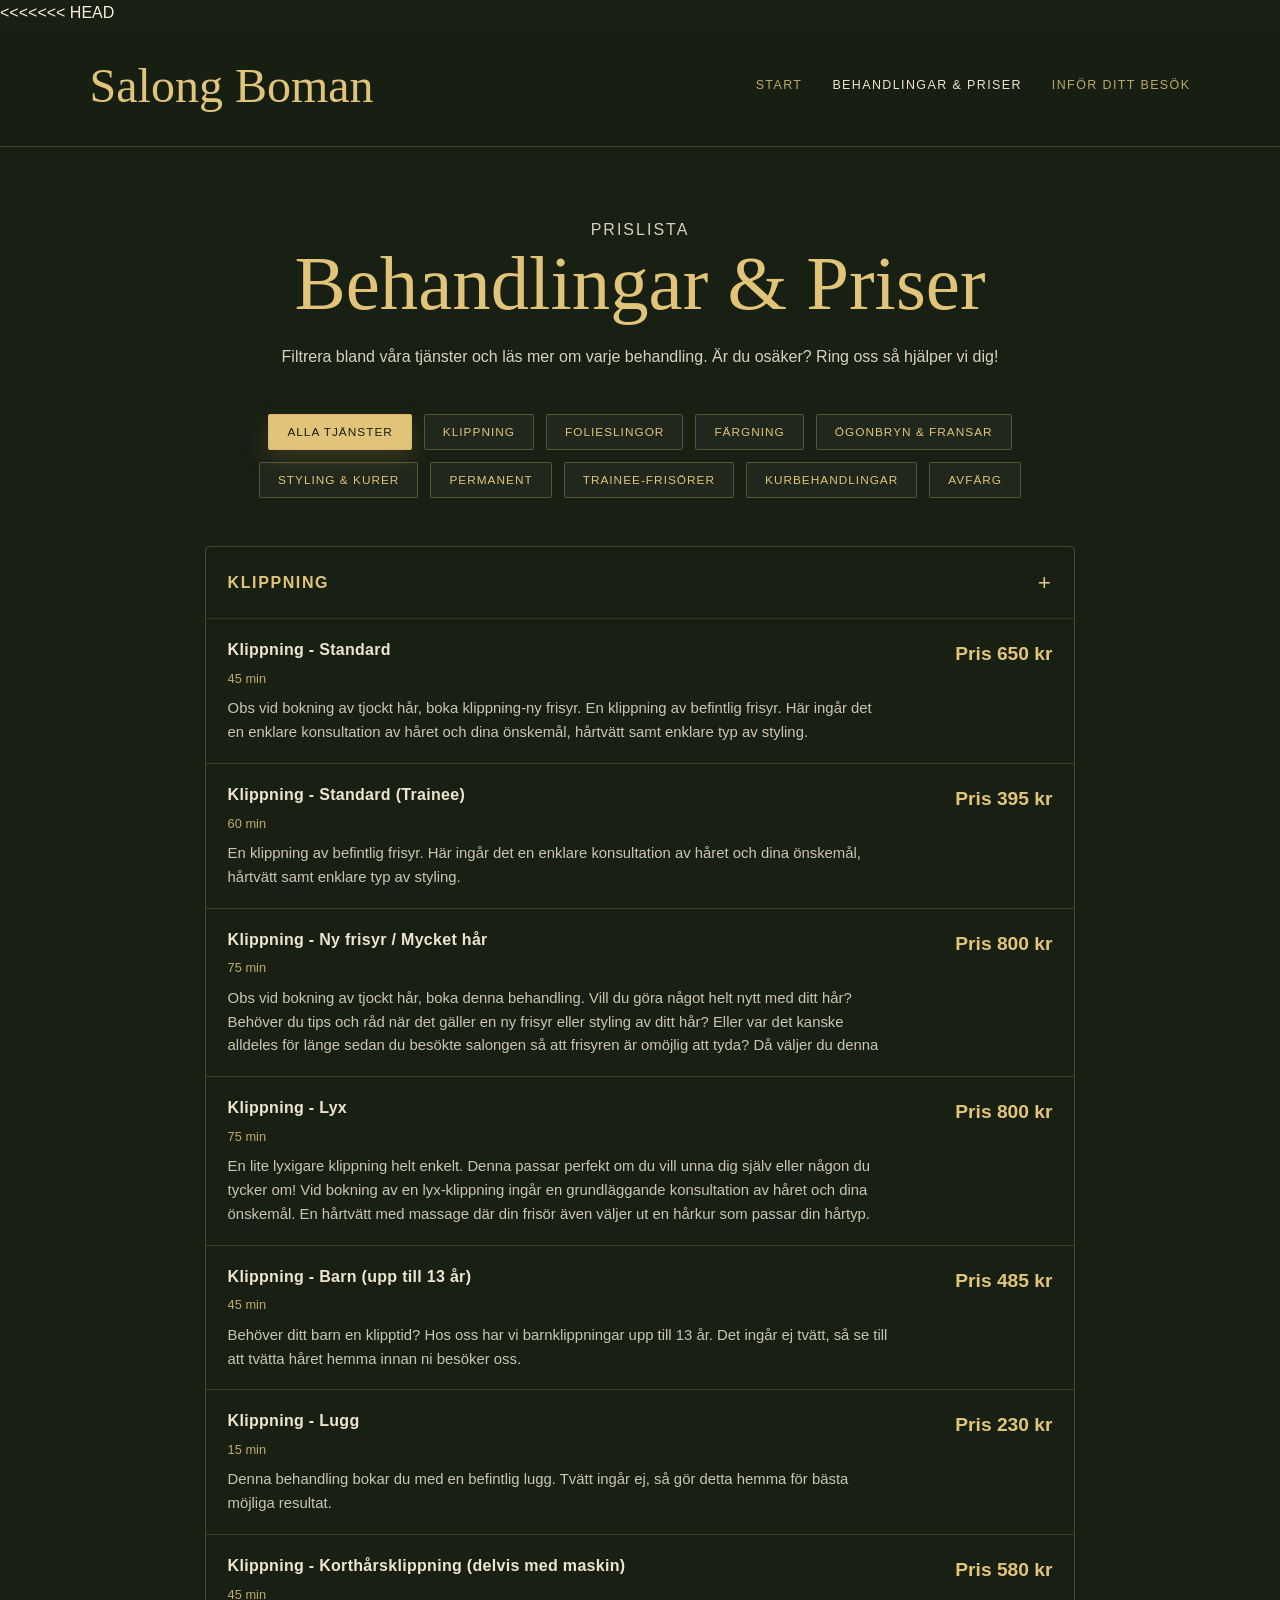
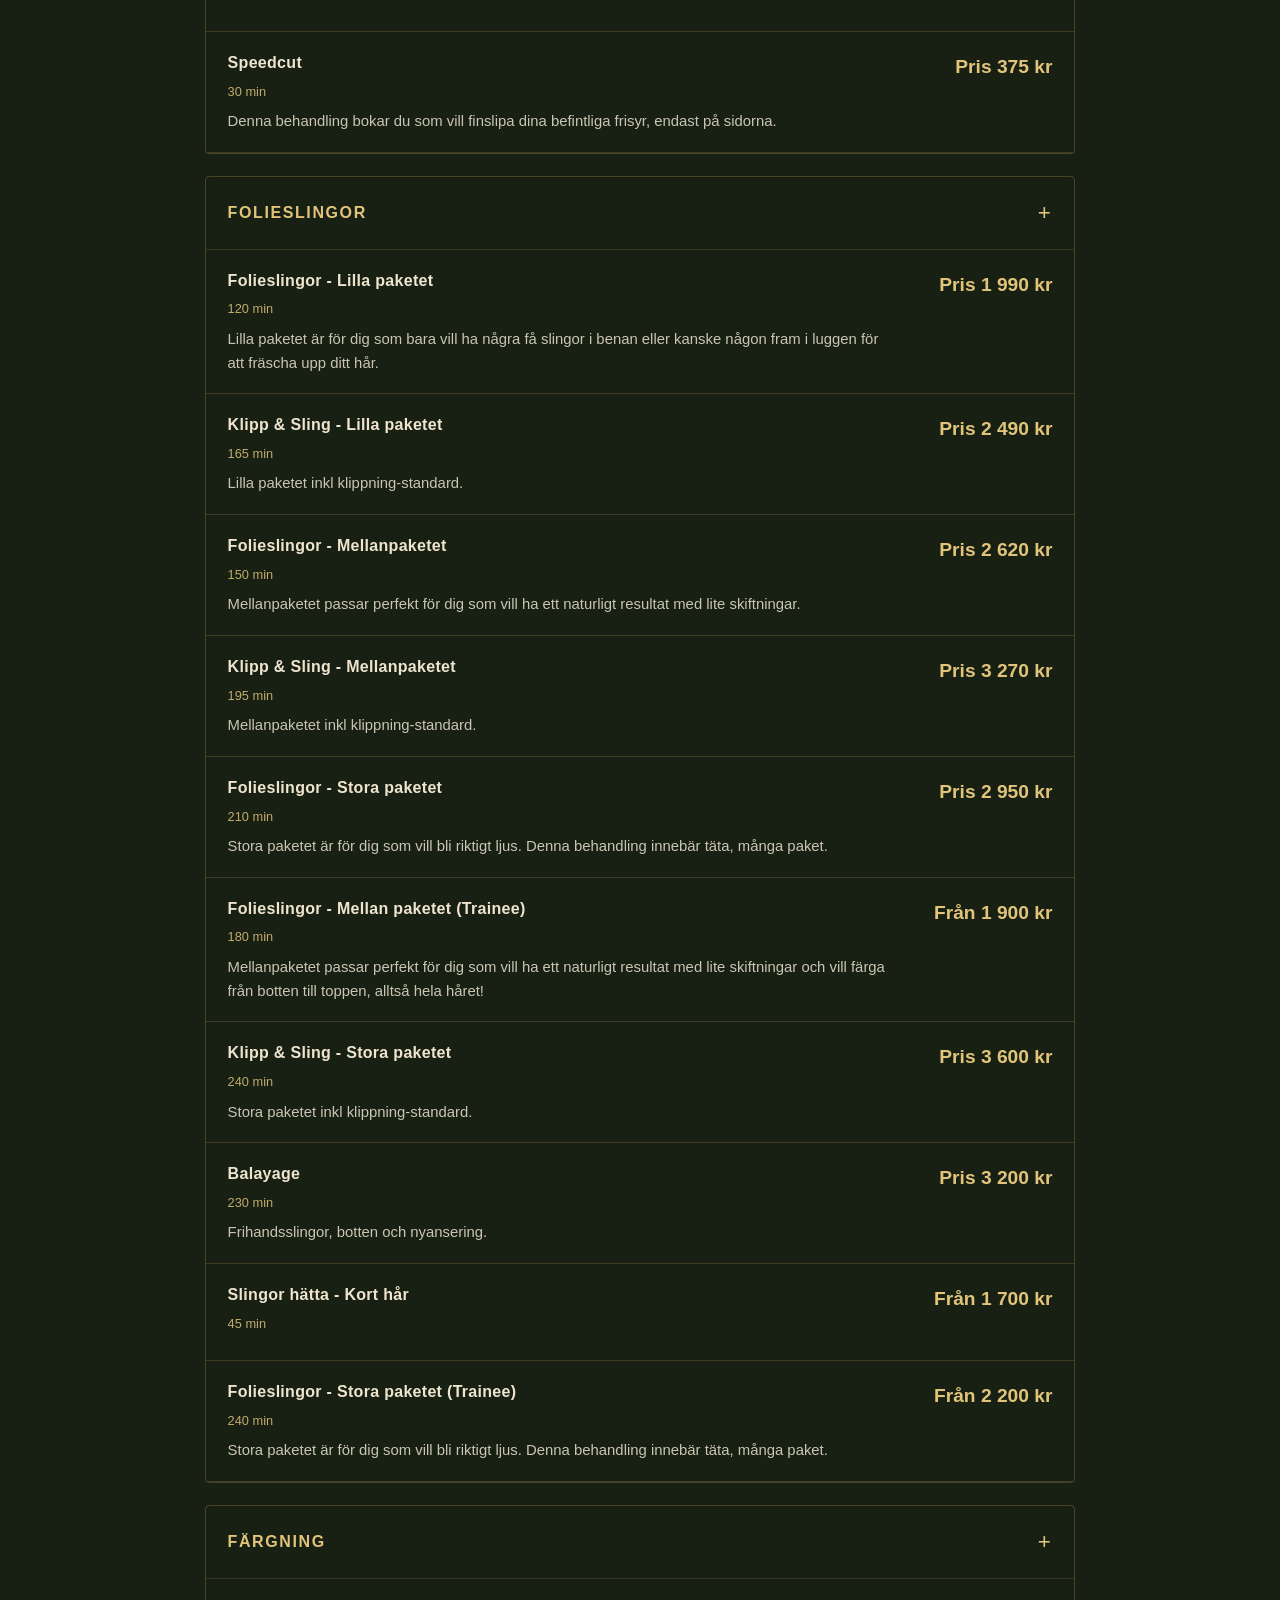
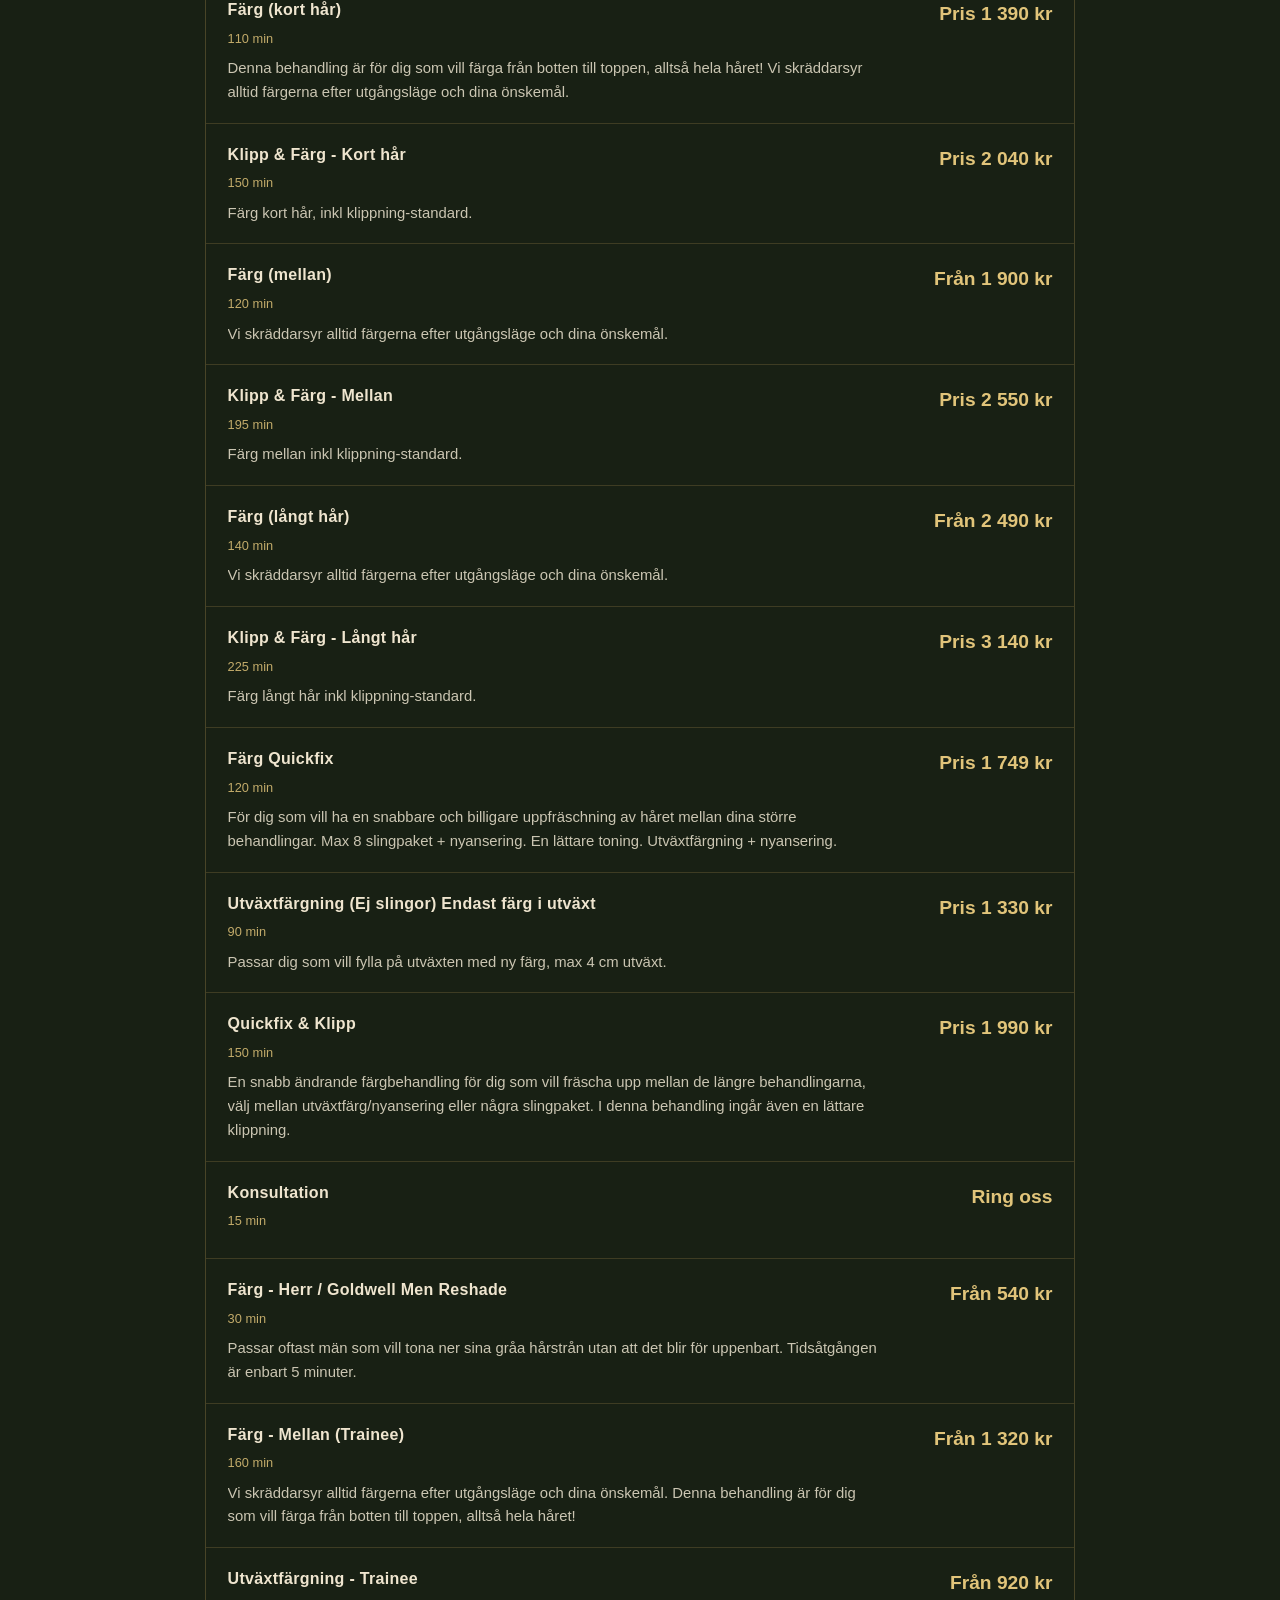
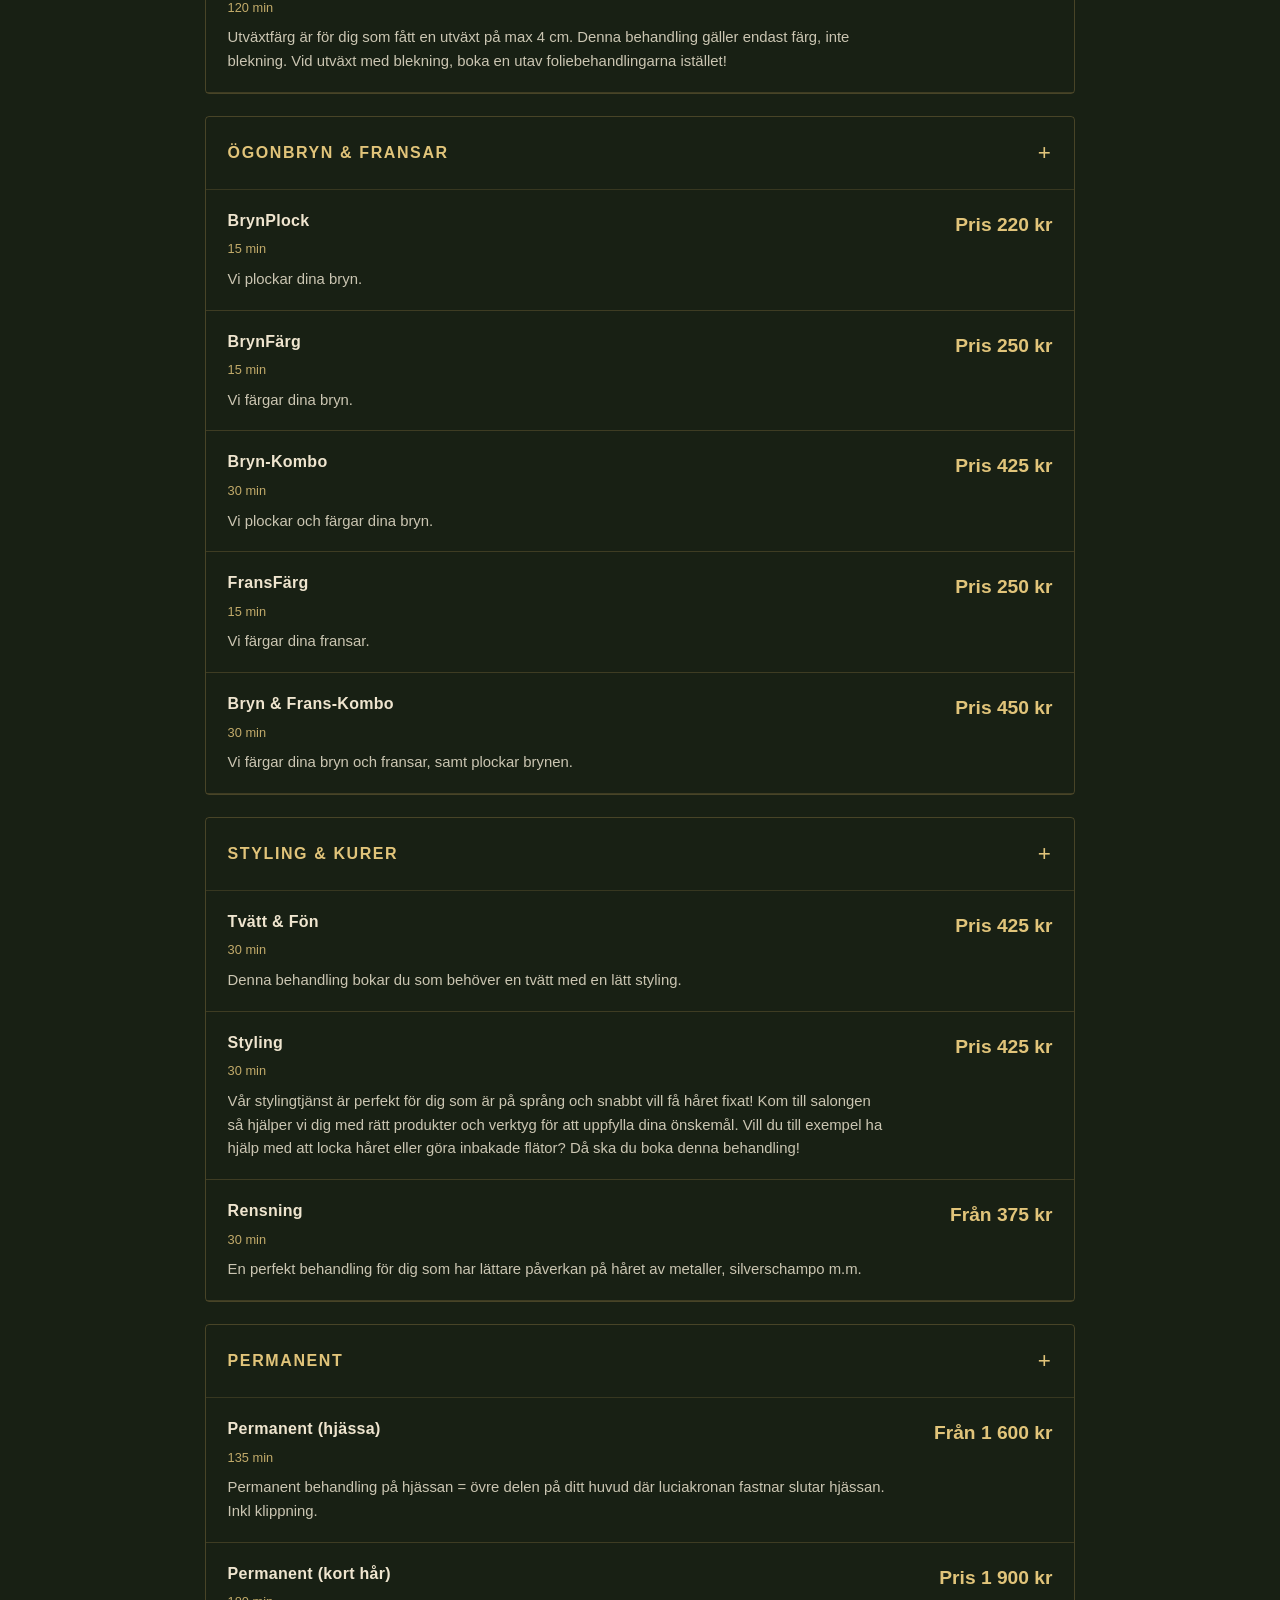
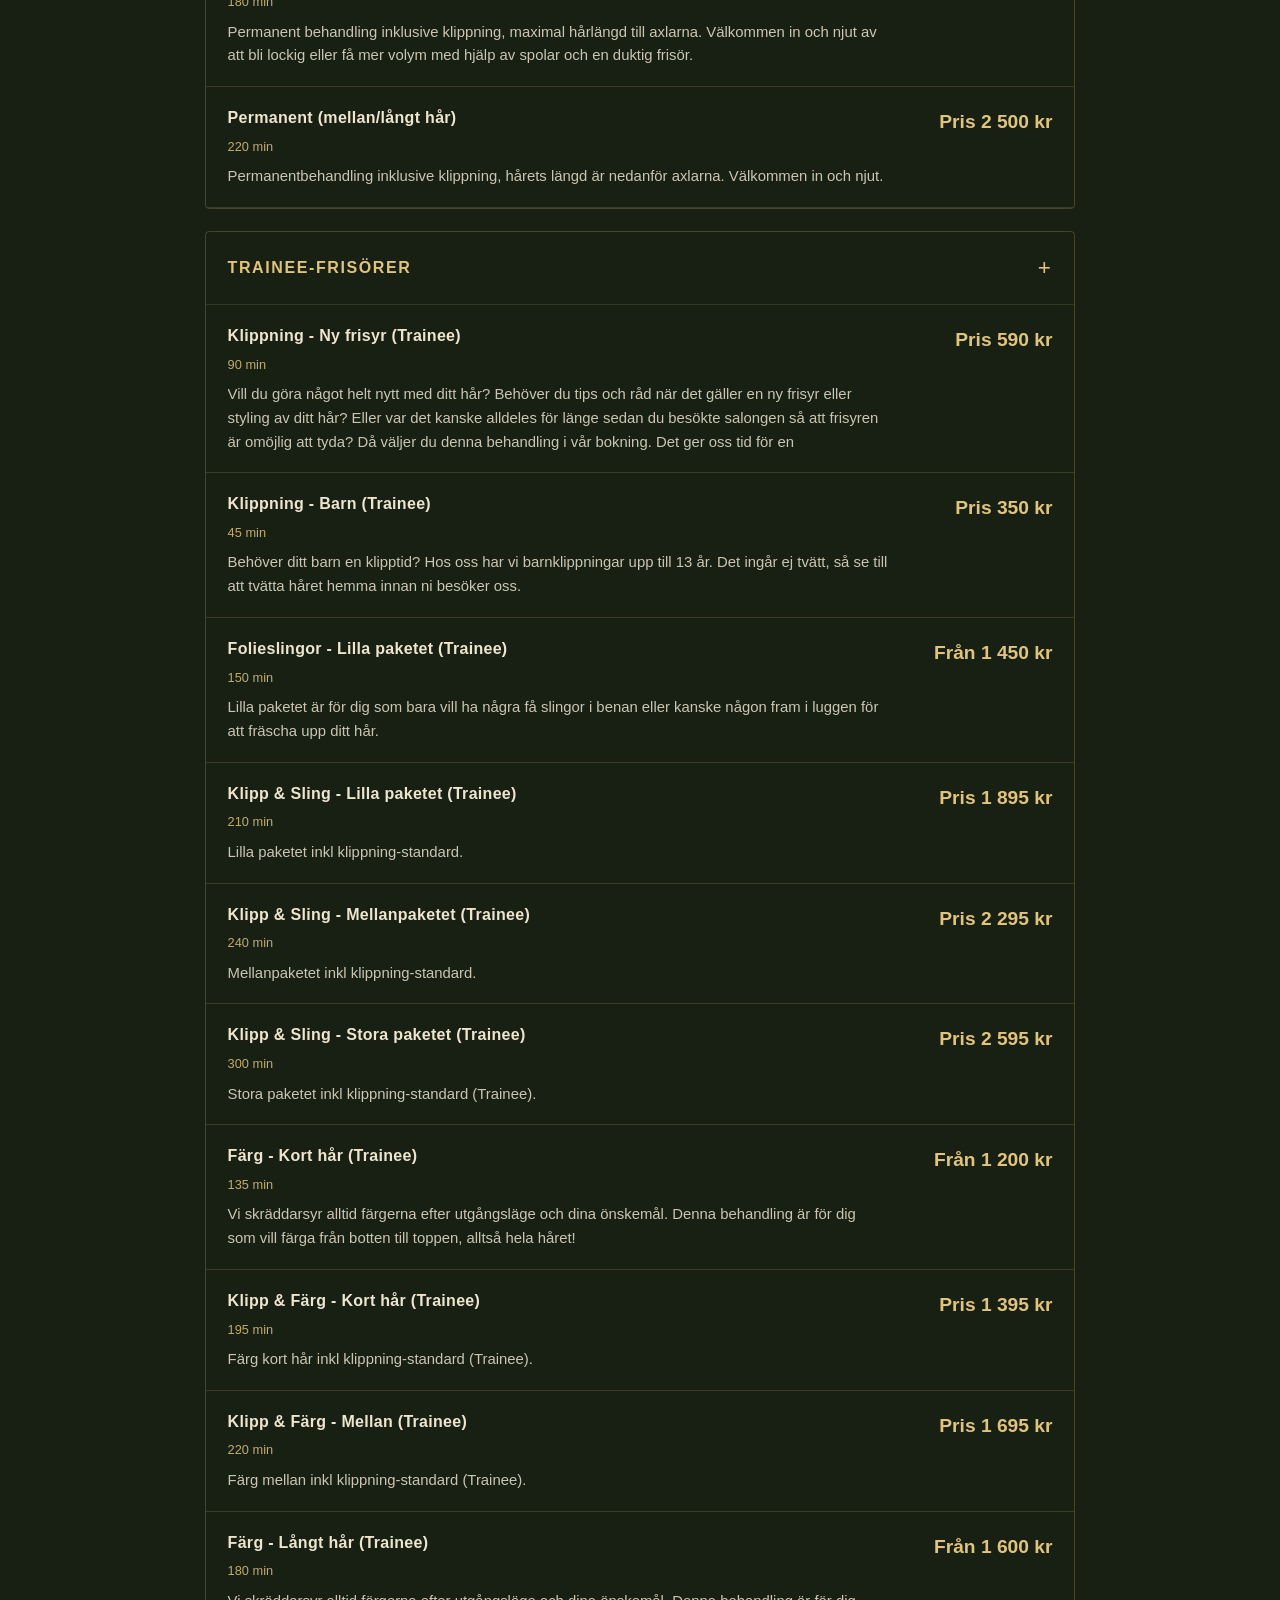
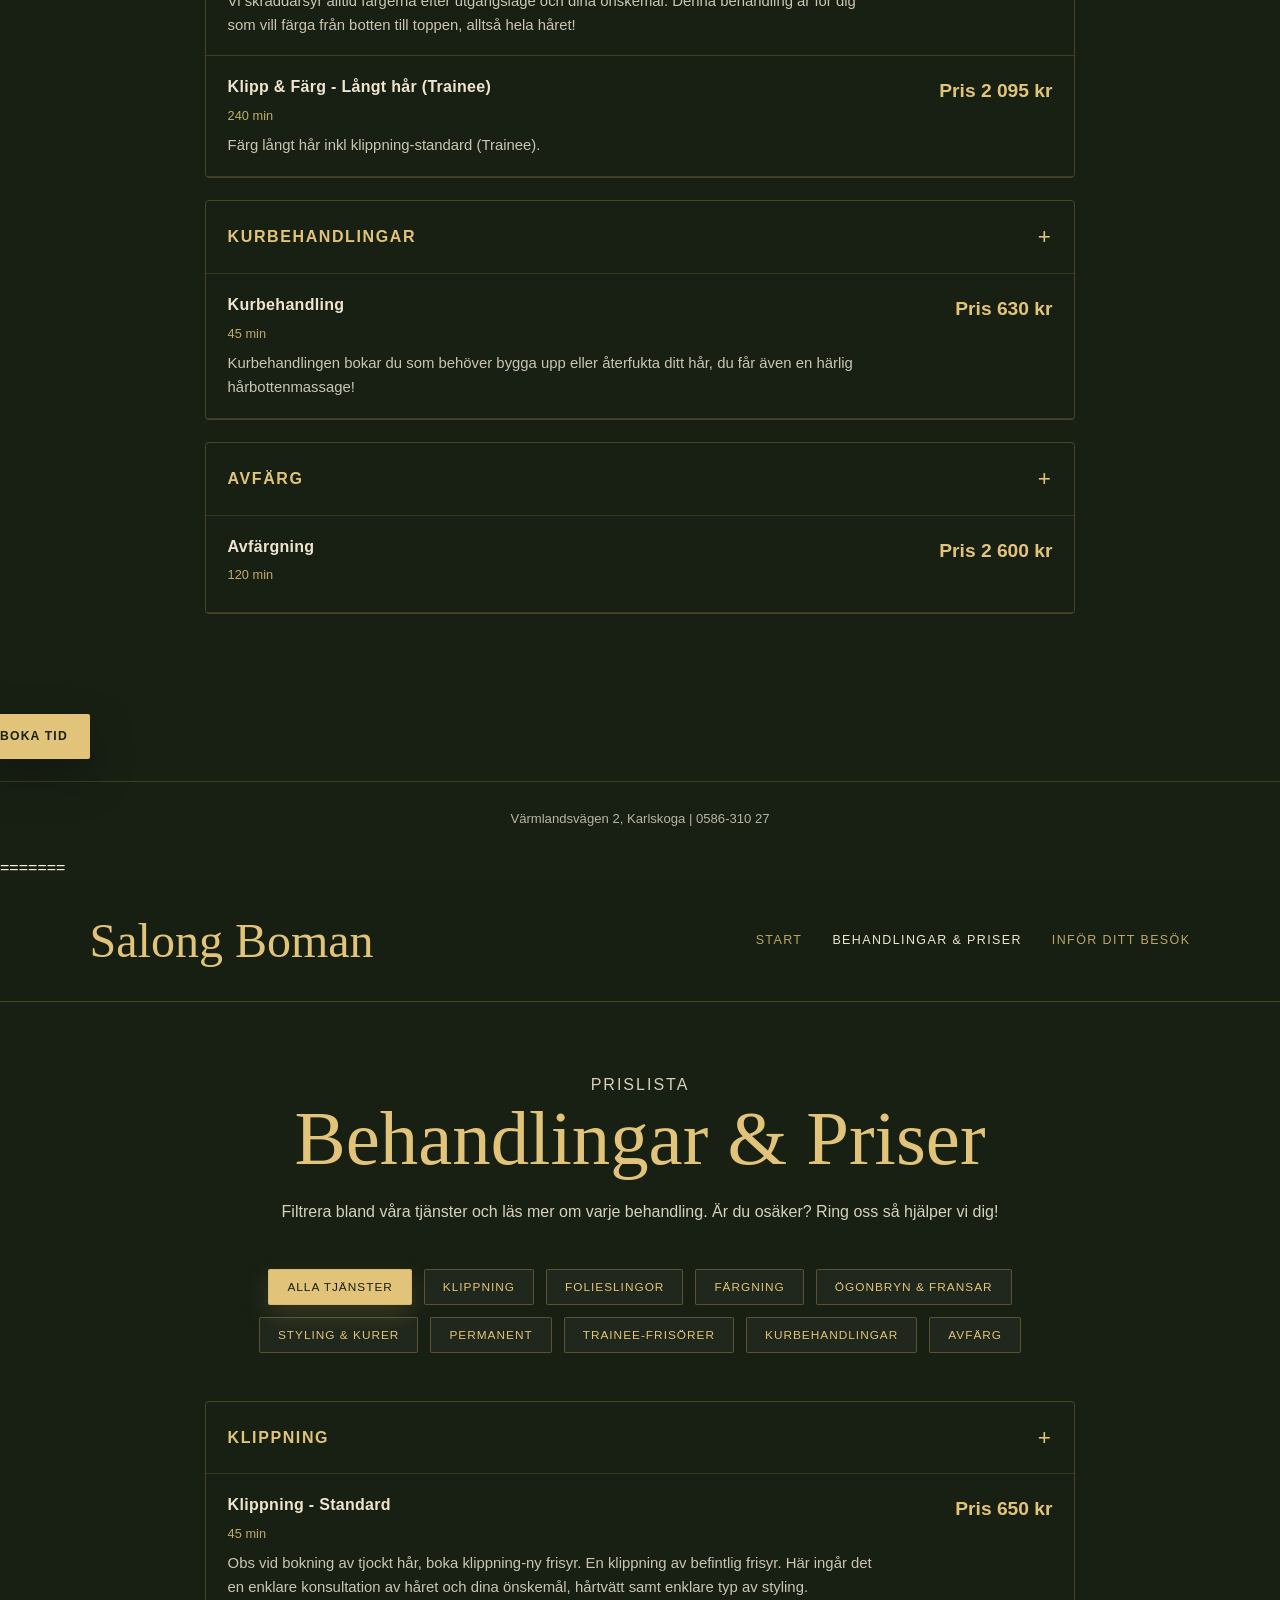
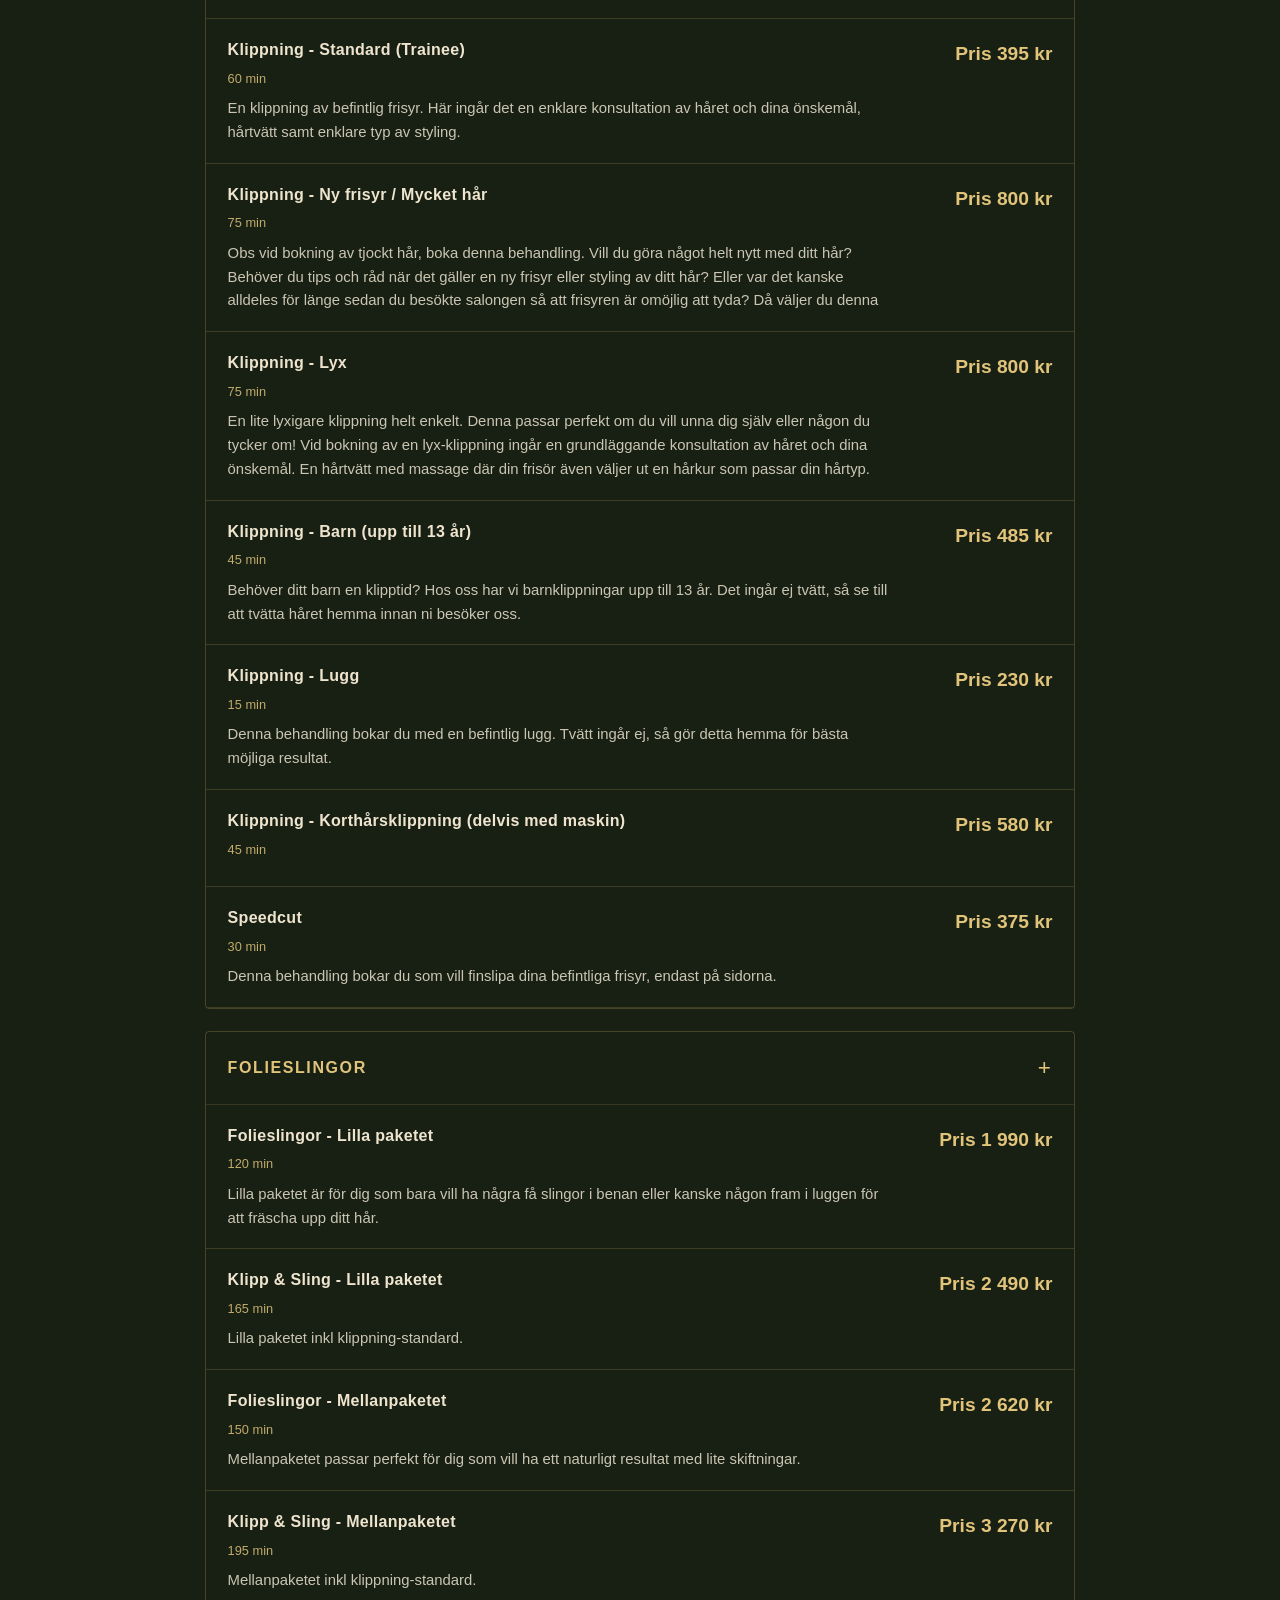
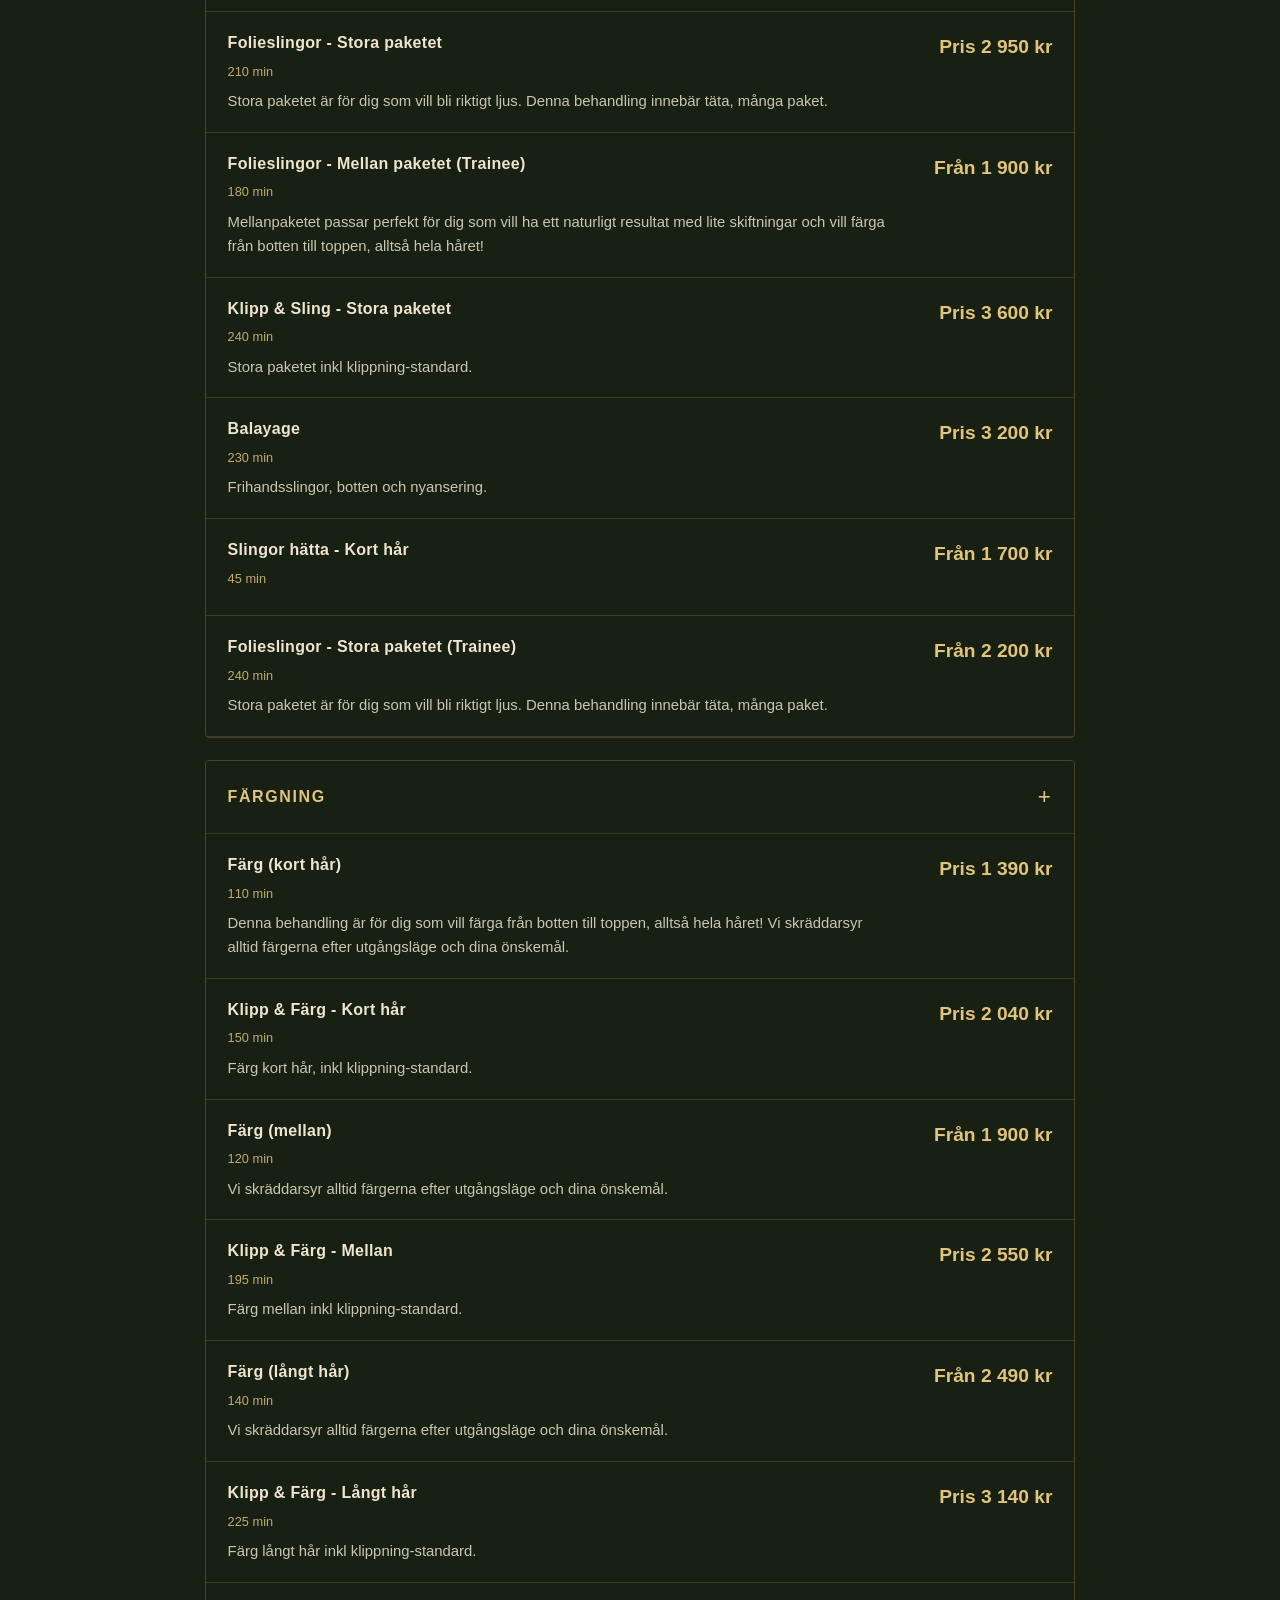
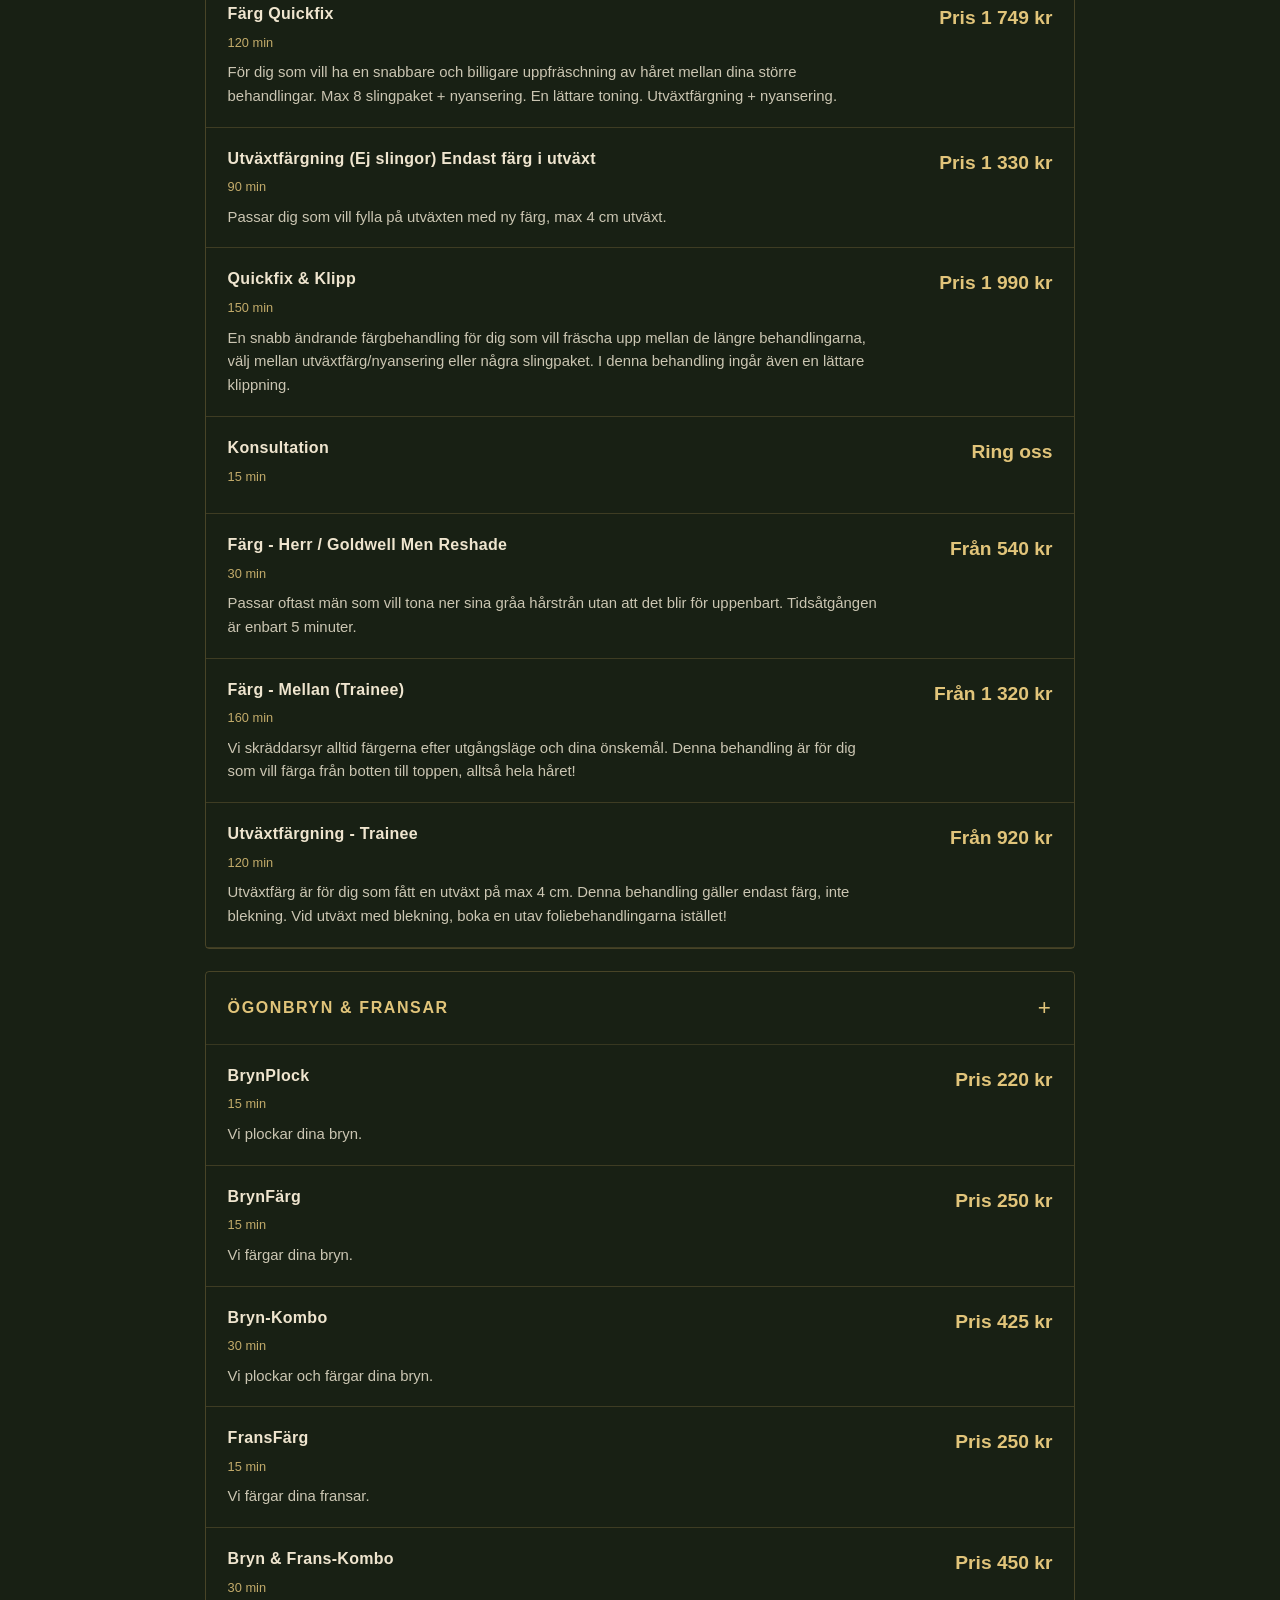
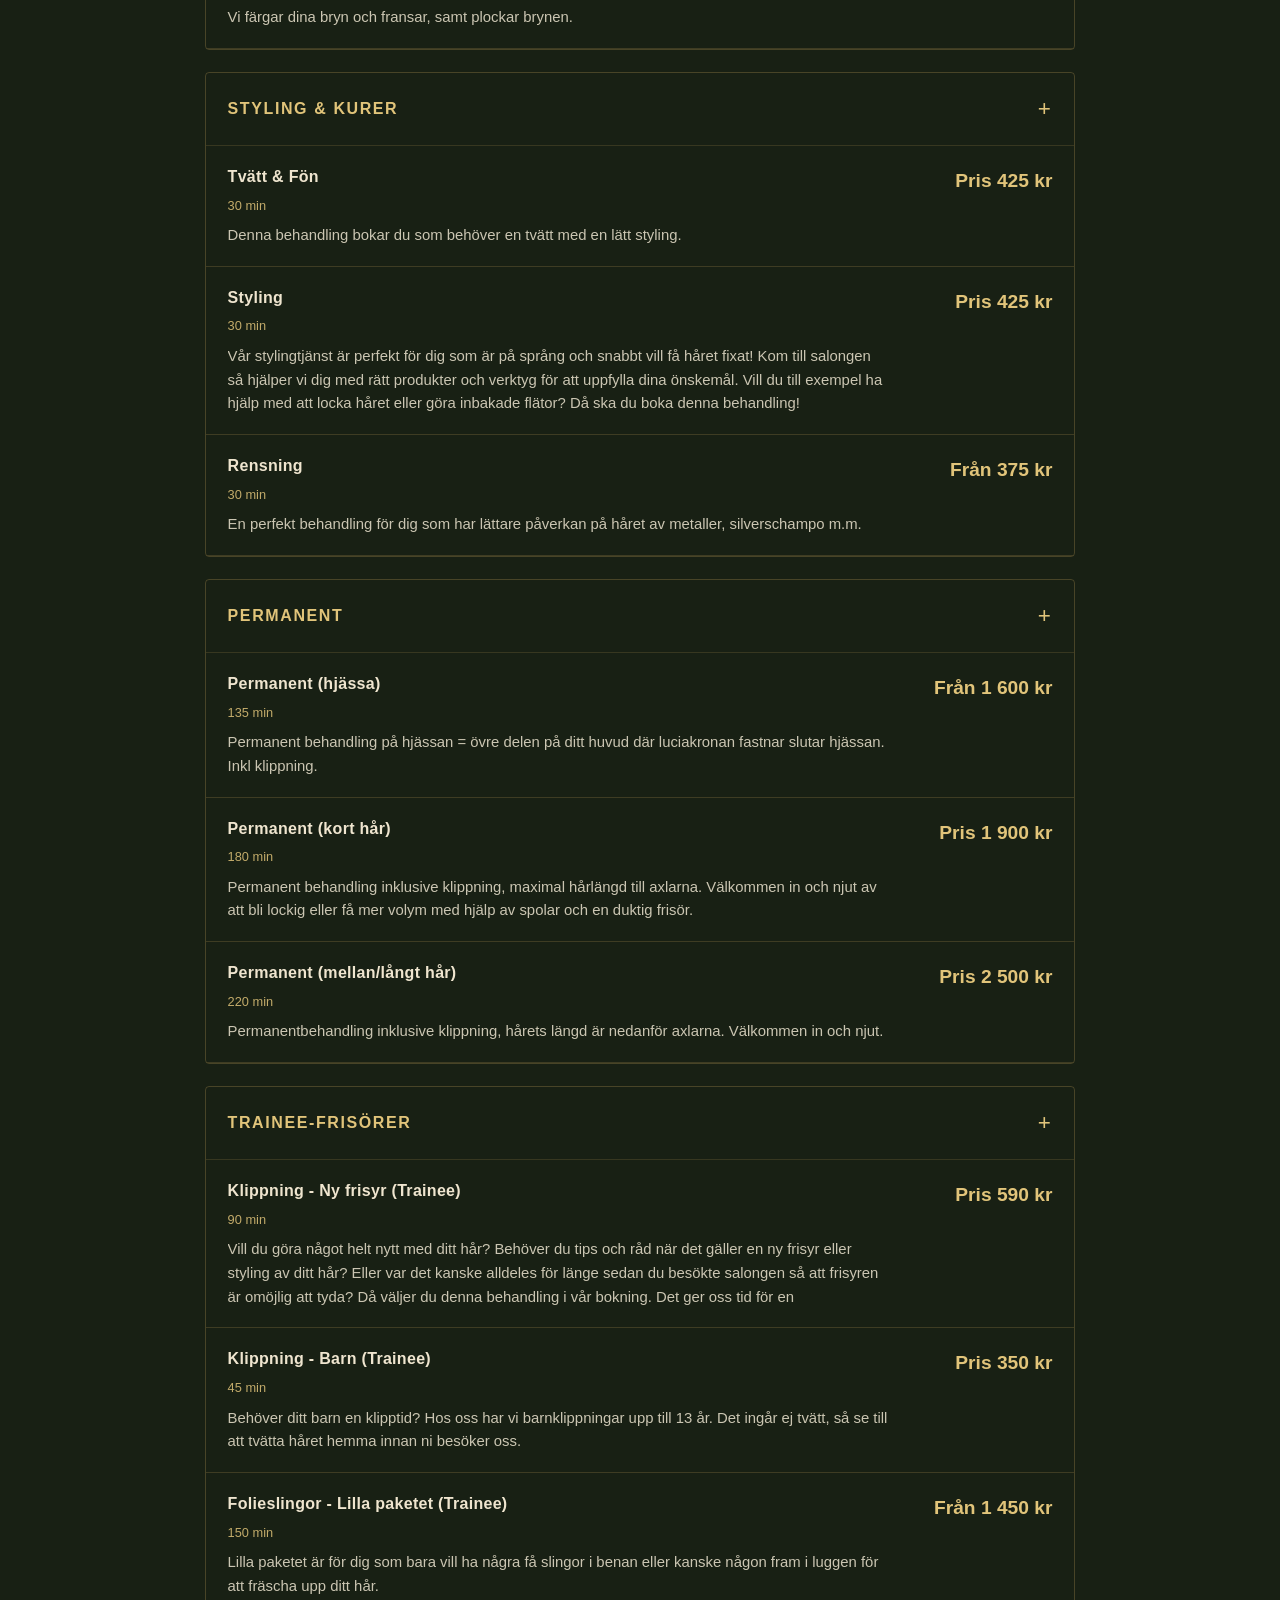
==== commit 4fb1e7ea: "resolve conflicts keep local version" ====
--- a/behandlingar.html
+++ b/behandlingar.html
@@ -1,376 +1,754 @@
-<!DOCTYPE html>
-<html lang="sv">
-<head>
-  <meta charset="UTF-8" />
-  <meta name="viewport" content="width=device-width, initial-scale=1.0" />
-  <title>Behandlingar & Priser | Salong Boman</title>
-  <meta name="description" content="Se behandlingar och priser hos Salong Boman i Karlskoga." />
-  <link rel="stylesheet" href="style.css" />
-</head>
-
-<body>
-
-<header class="site-header">
-  <a href="index.html" class="logo">Salong Boman</a>
-
-  <button class="menu-toggle" id="menuToggle" aria-label="Öppna meny" aria-expanded="false">
-    ☰
-  </button>
-
-  <nav class="nav" id="nav">
-    <a href="index.html">Start</a>
-    <a href="behandlingar.html" class="active">Behandlingar & Priser</a>
-    <a href="infor-ditt-besok.html">Inför ditt besök</a>
-  </nav>
-</header>
-
-<main class="page treatments-page">
-
-  <section class="page-intro">
-    <p class="eyebrow">Prislista</p>
-    <h1>Behandlingar & Priser</h1>
-    <p>Filtrera bland våra tjänster och läs mer om varje behandling. Är du osäker? Ring oss så hjälper vi dig!</p>
-  </section>
-
-  <div class="filter-buttons" id="treatmentFilters">
-    <button class="filter-btn active" data-filter="all">Alla tjänster</button>
-    <button class="filter-btn" data-filter="klippning">Klippning</button>
-    <button class="filter-btn" data-filter="folieslingor">Folieslingor</button>
-    <button class="filter-btn" data-filter="fargning">Färgning</button>
-    <button class="filter-btn" data-filter="bryn-fransar">Ögonbryn & Fransar</button>
-    <button class="filter-btn" data-filter="styling-kurer">Styling & Kurer</button>
-    <button class="filter-btn" data-filter="permanent">Permanent</button>
-    <button class="filter-btn" data-filter="trainee">Trainee-Frisörer</button>
-    <button class="filter-btn" data-filter="kurbehandlingar">Kurbehandlingar</button>
-    <button class="filter-btn" data-filter="avfarg">Avfärg</button>
-  </div>
-
-  <section class="category" data-category="klippning">
-    <h2>Klippning <span class="category-count"></span></h2>
-
-    <article class="treatment">
-      <div>
-        <h3>Klippning - Standard</h3>
-        <span class="treatment-meta">45 min</span>
-        <p class="treatment-description collapsed">Obs vid bokning av tjockt hår, boka klippning-ny frisyr. En klippning av befintlig frisyr. Här ingår det en enklare konsultation av håret och dina önskemål, hårtvätt samt enklare typ av styling.</p>
-      </div>
-      <strong class="treatment-price">Pris 650 kr</strong>
-    </article>
-
-    <article class="treatment">
-      <div>
-        <h3>Klippning - Standard (Trainee)</h3>
-        <span class="treatment-meta">60 min</span>
-        <p class="treatment-description collapsed">En klippning av befintlig frisyr. Här ingår det en enklare konsultation av håret och dina önskemål, hårtvätt samt enklare typ av styling.</p>
-      </div>
-      <strong class="treatment-price">Pris 395 kr</strong>
-    </article>
-
-    <article class="treatment">
-      <div>
-        
-        <h3>Klippning - Ny frisyr / Mycket hår</h3>
-        <span class="treatment-meta">75 min</span>
-        <p class="treatment-description collapsed">Obs vid bokning av tjockt hår, boka denna behandling. Vill du göra något helt nytt med ditt hår? Behöver du tips och råd när det gäller en ny frisyr eller styling av ditt hår? Eller var det kanske alldeles för länge sedan du besökte salongen så att frisyren är omöjlig att tyda? Då väljer du denna behandling i vår bokning. Det ger oss tid för en grundläggande konsultation där vi hjälper dig att hitta rätt stil till ditt hår, eventuellt en mer grundlig styling där vi ger dig tips och råd för att uppnå fantastiska resultat hemma. Om du är ny kund på salongen så rekommenderar vi att boka denna behandling!</p>
-      </div>
-      <strong class="treatment-price">Pris 800 kr</strong>
-    </article>
-
-    <article class="treatment">
-      <div>
-        <h3>Klippning - Lyx</h3>
-        <span class="treatment-meta">75 min</span>
-        <p class="treatment-description collapsed">En lite lyxigare klippning helt enkelt. Denna passar perfekt om du vill unna dig själv eller någon du tycker om! Vid bokning av en lyx-klippning ingår en grundläggande konsultation av håret och dina önskemål. En hårtvätt med massage där din frisör även väljer ut en hårkur som passar din hårtyp. Efter klippningen stylas ditt hår med verktyg och produkter som vi rekommenderar för ditt hår.</p>
-      </div>
-      <strong class="treatment-price">Pris 800 kr</strong>
-    </article>
-
-    <article class="treatment">
-      <div>
-        <h3>Klippning - Barn (upp till 13 år)</h3>
-        <span class="treatment-meta">45 min</span>
-        <p class="treatment-description collapsed">Behöver ditt barn en klipptid? Hos oss har vi barnklippningar upp till 13 år. Det ingår ej tvätt, så se till att tvätta håret hemma innan ni besöker oss.</p>
-      </div>
-      <strong class="treatment-price">Pris 485 kr</strong>
-    </article>
-
-    <article class="treatment">
-      <div>
-        <h3>Klippning - Lugg</h3>
-        <span class="treatment-meta">15 min</span>
-        <p class="treatment-description collapsed">Denna behandling bokar du med en befintlig lugg. Tvätt ingår ej, så gör detta hemma för bästa möjliga resultat.</p>
-      </div>
-      <strong class="treatment-price">Pris 230 kr</strong>
-    </article>
-
-    <article class="treatment">
-      <div>
-        <h3>Klippning - Korthårsklippning (delvis med maskin)</h3>
-        <span class="treatment-meta">45 min</span>
-      </div>
-      <strong class="treatment-price">Pris 580 kr</strong>
-    </article>
-
-    <article class="treatment">
-      <div>
-        <h3>Speedcut</h3>
-        <span class="treatment-meta">30 min</span>
-        <p class="treatment-description collapsed">Denna behandling bokar du som vill finslipa dina befintliga frisyr, endast på sidorna.</p>
-      </div>
-      <strong class="treatment-price">Pris 375 kr</strong>
-    </article>
-  </section>
-
-  <section class="category" data-category="folieslingor">
-    <h2>Folieslingor <span class="category-count"></span></h2>
-
-    <article class="treatment">
-      <div>
-        <h3>Folieslingor - Lilla paketet</h3>
-        <span class="treatment-meta">120 min</span>
-        <p class="treatment-description collapsed">Lilla paketet är för dig som bara vill ha några få slingor i benan eller kanske någon fram i luggen för att fräscha upp ditt hår.</p>
-      </div>
-      <strong class="treatment-price">Pris 1 990 kr</strong>
-    </article>
-
-    <article class="treatment">
-      <div>
-        <h3>Klipp & Sling - Lilla paketet</h3>
-        <span class="treatment-meta">165 min</span>
-        <p class="treatment-description collapsed">Lilla paketet inkl klippning-standard.</p>
-      </div>
-      <strong class="treatment-price">Pris 2 490 kr</strong>
-    </article>
-
-    <article class="treatment">
-      <div>
-        <h3>Folieslingor - Mellanpaketet</h3>
-        <span class="treatment-meta">150 min</span>
-        <p class="treatment-description collapsed">Mellanpaketet passar perfekt för dig som vill ha ett naturligt resultat med lite skiftningar.</p>
-      </div>
-      <strong class="treatment-price">Pris 2 620 kr</strong>
-    </article>
-
-    <article class="treatment">
-      <div>
-        <h3>Klipp & Sling - Mellanpaketet</h3>
-        <span class="treatment-meta">195 min</span>
-        <p class="treatment-description collapsed">Mellanpaketet inkl klippning-standard.</p>
-      </div>
-      <strong class="treatment-price">Pris 3 270 kr</strong>
-    </article>
-
-    <article class="treatment">
-      <div>
-        <h3>Folieslingor - Stora paketet</h3>
-        <span class="treatment-meta">210 min</span>
-        <p class="treatment-description collapsed">Stora paketet är för dig som vill bli riktigt ljus. Denna behandling innebär täta, många paket.</p>
-      </div>
-      <strong class="treatment-price">Pris 2 950 kr</strong>
-    </article>
-
-    <article class="treatment">
-      <div>
-        <h3>Folieslingor - Mellan paketet (Trainee)</h3>
-        <span class="treatment-meta">180 min</span>
-        <p class="treatment-description collapsed">Mellanpaketet passar perfekt för dig som vill ha ett naturligt resultat med lite skiftningar och vill färga från botten till toppen, alltså hela håret!</p>
-      </div>
-      <strong class="treatment-price">Från 1 900 kr</strong>
-    </article>
-
-    <article class="treatment">
-      <div>
-        <h3>Klipp & Sling - Stora paketet</h3>
-        <span class="treatment-meta">240 min</span>
-        <p class="treatment-description collapsed">Stora paketet inkl klippning-standard.</p>
-      </div>
-      <strong class="treatment-price">Pris 3 600 kr</strong>
-    </article>
-
-    <article class="treatment">
-      <div>
-        <h3>Balayage</h3>
-        <span class="treatment-meta">230 min</span>
-        <p class="treatment-description collapsed">Frihandsslingor, botten och nyansering.</p>
-      </div>
-      <strong class="treatment-price">Pris 3 200 kr</strong>
-    </article>
-
-    <article class="treatment">
-      <div>
-        <h3>Slingor hätta - Kort hår</h3>
-        <span class="treatment-meta">45 min</span>
-      </div>
-      <strong class="treatment-price">Från 1 700 kr</strong>
-    </article>
-
-    <article class="treatment">
-      <div>
-        <h3>Folieslingor - Stora paketet (Trainee)</h3>
-        <span class="treatment-meta">240 min</span>
-        <p class="treatment-description collapsed">Stora paketet är för dig som vill bli riktigt ljus. Denna behandling innebär täta, många paket.</p>
-      </div>
-      <strong class="treatment-price">Från 2 200 kr</strong>
-    </article>
-  </section>
-
-  <section class="category" data-category="fargning">
-    <h2>Färgning <span class="category-count"></span></h2>
-
-    <article class="treatment">
-      <div><h3>Färg (kort hår)</h3><span class="treatment-meta">110 min</span><p class="treatment-description collapsed">Denna behandling är för dig som vill färga från botten till toppen, alltså hela håret! Vi skräddarsyr alltid färgerna efter utgångsläge och dina önskemål.</p></div>
-      <strong class="treatment-price">Pris 1 390 kr</strong>
-    </article>
-
-    <article class="treatment">
-      <div><h3>Klipp & Färg - Kort hår</h3><span class="treatment-meta">150 min</span><p class="treatment-description collapsed">Färg kort hår, inkl klippning-standard.</p></div>
-      <strong class="treatment-price">Pris 2 040 kr</strong>
-    </article>
-
-    <article class="treatment">
-      <div><h3>Färg (mellan)</h3><span class="treatment-meta">120 min</span><p class="treatment-description collapsed">Vi skräddarsyr alltid färgerna efter utgångsläge och dina önskemål.</p></div>
-      <strong class="treatment-price">Från 1 900 kr</strong>
-    </article>
-
-    <article class="treatment">
-      <div><h3>Klipp & Färg - Mellan</h3><span class="treatment-meta">195 min</span><p class="treatment-description collapsed">Färg mellan inkl klippning-standard.</p></div>
-      <strong class="treatment-price">Pris 2 550 kr</strong>
-    </article>
-
-    <article class="treatment">
-      <div><h3>Färg (långt hår)</h3><span class="treatment-meta">140 min</span><p class="treatment-description collapsed">Vi skräddarsyr alltid färgerna efter utgångsläge och dina önskemål.</p></div>
-      <strong class="treatment-price">Från 2 490 kr</strong>
-    </article>
-
-    <article class="treatment">
-      <div><h3>Klipp & Färg - Långt hår</h3><span class="treatment-meta">225 min</span><p class="treatment-description collapsed">Färg långt hår inkl klippning-standard.</p></div>
-      <strong class="treatment-price">Pris 3 140 kr</strong>
-    </article>
-
-    <article class="treatment">
-      <div><h3>Färg Quickfix</h3><span class="treatment-meta">120 min</span><p class="treatment-description collapsed">För dig som vill ha en snabbare och billigare uppfräschning av håret mellan dina större behandlingar. Max 8 slingpaket + nyansering. En lättare toning. Utväxtfärgning + nyansering.</p></div>
-      <strong class="treatment-price">Pris 1 749 kr</strong>
-    </article>
-
-    <article class="treatment">
-      <div><h3>Utväxtfärgning (Ej slingor) Endast färg i utväxt</h3><span class="treatment-meta">90 min</span><p class="treatment-description collapsed">Passar dig som vill fylla på utväxten med ny färg, max 4 cm utväxt.</p></div>
-      <strong class="treatment-price">Pris 1 330 kr</strong>
-    </article>
-
-    <article class="treatment">
-      <div><h3>Quickfix & Klipp</h3><span class="treatment-meta">150 min</span><p class="treatment-description collapsed">En snabb ändrande färgbehandling för dig som vill fräscha upp mellan de längre behandlingarna, välj mellan utväxtfärg/nyansering eller några slingpaket. I denna behandling ingår även en lättare klippning.</p></div>
-      <strong class="treatment-price">Pris 1 990 kr</strong>
-    </article>
-
-    <article class="treatment">
-      <div><h3>Konsultation</h3><span class="treatment-meta">15 min</span></div>
-      <strong class="treatment-price">Ring oss</strong>
-    </article>
-
-    <article class="treatment">
-      <div><h3>Färg - Herr / Goldwell Men Reshade</h3><span class="treatment-meta">30 min</span><p class="treatment-description collapsed">Passar oftast män som vill tona ner sina gråa hårstrån utan att det blir för uppenbart. Tidsåtgången är enbart 5 minuter.</p></div>
-      <strong class="treatment-price">Från 540 kr</strong>
-    </article>
-
-    <article class="treatment">
-      <div><h3>Färg - Mellan (Trainee)</h3><span class="treatment-meta">160 min</span><p class="treatment-description collapsed">Vi skräddarsyr alltid färgerna efter utgångsläge och dina önskemål. Denna behandling är för dig som vill färga från botten till toppen, alltså hela håret!</p></div>
-      <strong class="treatment-price">Från 1 320 kr</strong>
-    </article>
-
-    <article class="treatment">
-      <div><h3>Utväxtfärgning - Trainee</h3><span class="treatment-meta">120 min</span><p class="treatment-description collapsed">Utväxtfärg är för dig som fått en utväxt på max 4 cm. Denna behandling gäller endast färg, inte blekning. Vid utväxt med blekning, boka en utav foliebehandlingarna istället!</p></div>
-      <strong class="treatment-price">Från 920 kr</strong>
-    </article>
-  </section>
-
-  <section class="category" data-category="bryn-fransar">
-    <h2>Ögonbryn & Fransar <span class="category-count"></span></h2>
-
-    <article class="treatment"><div><h3>BrynPlock</h3><span class="treatment-meta">15 min</span><p>Vi plockar dina bryn.</p></div><strong>Pris 220 kr</strong></article>
-    <article class="treatment"><div><h3>BrynFärg</h3><span class="treatment-meta">15 min</span><p>Vi färgar dina bryn.</p></div><strong>Pris 250 kr</strong></article>
-    <article class="treatment"><div><h3>Bryn-Kombo</h3><span class="treatment-meta">30 min</span><p>Vi plockar och färgar dina bryn.</p></div><strong>Pris 425 kr</strong></article>
-    <article class="treatment"><div><h3>FransFärg</h3><span class="treatment-meta">15 min</span><p>Vi färgar dina fransar.</p></div><strong>Pris 250 kr</strong></article>
-    <article class="treatment"><div><h3>Bryn & Frans-Kombo</h3><span class="treatment-meta">30 min</span><p>Vi färgar dina bryn och fransar, samt plockar brynen.</p></div><strong>Pris 450 kr</strong></article>
-  </section>
-
-  <section class="category" data-category="styling-kurer">
-    <h2>Styling & Kurer <span class="category-count"></span></h2>
-
-    <article class="treatment"><div><h3>Tvätt & Fön</h3><span class="treatment-meta">30 min</span><p>Denna behandling bokar du som behöver en tvätt med en lätt styling.</p></div><strong>Pris 425 kr</strong></article>
-    <article class="treatment"><div><h3>Styling</h3><span class="treatment-meta">30 min</span><p class="treatment-description collapsed">Vår stylingtjänst är perfekt för dig som är på språng och snabbt vill få håret fixat! Kom till salongen så hjälper vi dig med rätt produkter och verktyg för att uppfylla dina önskemål. Vill du till exempel ha hjälp med att locka håret eller göra inbakade flätor? Då ska du boka denna behandling!</p></div><strong>Pris 425 kr</strong></article>
-    <article class="treatment"><div><h3>Rensning</h3><span class="treatment-meta">30 min</span><p>En perfekt behandling för dig som har lättare påverkan på håret av metaller, silverschampo m.m.</p></div><strong>Från 375 kr</strong></article>
-  </section>
-
-  <section class="category" data-category="permanent">
-    <h2>Permanent <span class="category-count"></span></h2>
-
-    <article class="treatment"><div><h3>Permanent (hjässa)</h3><span class="treatment-meta">135 min</span><p>Permanent behandling på hjässan = övre delen på ditt huvud där luciakronan fastnar slutar hjässan. Inkl klippning.</p></div><strong>Från 1 600 kr</strong></article>
-    <article class="treatment"><div><h3>Permanent (kort hår)</h3><span class="treatment-meta">180 min</span><p class="treatment-description collapsed">Permanent behandling inklusive klippning, maximal hårlängd till axlarna. Välkommen in och njut av att bli lockig eller få mer volym med hjälp av spolar och en duktig frisör.</p></div><strong>Pris 1 900 kr</strong></article>
-    <article class="treatment"><div><h3>Permanent (mellan/långt hår)</h3><span class="treatment-meta">220 min</span><p>Permanentbehandling inklusive klippning, hårets längd är nedanför axlarna. Välkommen in och njut.</p></div><strong>Pris 2 500 kr</strong></article>
-  </section>
-
-  <section class="category" data-category="trainee">
-    <h2>Trainee-Frisörer <span class="category-count"></span></h2>
-
-    <article class="treatment"><div><h3>Klippning - Ny frisyr (Trainee)</h3><span class="treatment-meta">90 min</span><p class="treatment-description collapsed">Vill du göra något helt nytt med ditt hår? Behöver du tips och råd när det gäller en ny frisyr eller styling av ditt hår? Eller var det kanske alldeles för länge sedan du besökte salongen så att frisyren är omöjlig att tyda? Då väljer du denna behandling i vår bokning. Det ger oss tid för en grundläggande konsultation där vi hjälper dig att hitta rätt stil till ditt hår, eventuellt en mer grundlig styling där vi ger dig tips och råd för att uppnå fantastiska resultat hemma. Om du är ny kund på salongen så rekommenderar vi att boka denna behandling!</p></div><strong>Pris 590 kr</strong></article>
-
-    <article class="treatment"><div><h3>Klippning - Barn (Trainee)</h3><span class="treatment-meta">45 min</span><p>Behöver ditt barn en klipptid? Hos oss har vi barnklippningar upp till 13 år. Det ingår ej tvätt, så se till att tvätta håret hemma innan ni besöker oss.</p></div><strong>Pris 350 kr</strong></article>
-
-    <article class="treatment"><div><h3>Folieslingor - Lilla paketet (Trainee)</h3><span class="treatment-meta">150 min</span><p>Lilla paketet är för dig som bara vill ha några få slingor i benan eller kanske någon fram i luggen för att fräscha upp ditt hår.</p></div><strong>Från 1 450 kr</strong></article>
-
-    <article class="treatment"><div><h3>Klipp & Sling - Lilla paketet (Trainee)</h3><span class="treatment-meta">210 min</span><p>Lilla paketet inkl klippning-standard.</p></div><strong>Pris 1 895 kr</strong></article>
-
-    <article class="treatment"><div><h3>Klipp & Sling - Mellanpaketet (Trainee)</h3><span class="treatment-meta">240 min</span><p>Mellanpaketet inkl klippning-standard.</p></div><strong>Pris 2 295 kr</strong></article>
-
-    <article class="treatment"><div><h3>Klipp & Sling - Stora paketet (Trainee)</h3><span class="treatment-meta">300 min</span><p>Stora paketet inkl klippning-standard (Trainee).</p></div><strong>Pris 2 595 kr</strong></article>
-
-    <article class="treatment"><div><h3>Färg - Kort hår (Trainee)</h3><span class="treatment-meta">135 min</span><p>Vi skräddarsyr alltid färgerna efter utgångsläge och dina önskemål. Denna behandling är för dig som vill färga från botten till toppen, alltså hela håret!</p></div><strong>Från 1 200 kr</strong></article>
-
-    <article class="treatment"><div><h3>Klipp & Färg - Kort hår (Trainee)</h3><span class="treatment-meta">195 min</span><p>Färg kort hår inkl klippning-standard (Trainee).</p></div><strong>Pris 1 395 kr</strong></article>
-
-    <article class="treatment"><div><h3>Klipp & Färg - Mellan (Trainee)</h3><span class="treatment-meta">220 min</span><p>Färg mellan inkl klippning-standard (Trainee).</p></div><strong>Pris 1 695 kr</strong></article>
-
-    <article class="treatment"><div><h3>Färg - Långt hår (Trainee)</h3><span class="treatment-meta">180 min</span><p>Vi skräddarsyr alltid färgerna efter utgångsläge och dina önskemål. Denna behandling är för dig som vill färga från botten till toppen, alltså hela håret!</p></div><strong>Från 1 600 kr</strong></article>
-
-    <article class="treatment"><div><h3>Klipp & Färg - Långt hår (Trainee)</h3><span class="treatment-meta">240 min</span><p>Färg långt hår inkl klippning-standard (Trainee).</p></div><strong>Pris 2 095 kr</strong></article>
-  </section>
-
-  <section class="category" data-category="kurbehandlingar">
-    <h2>Kurbehandlingar <span class="category-count"></span></h2>
-
-    <article class="treatment">
-      <div>
-        <h3>Kurbehandling</h3>
-        <span class="treatment-meta">45 min</span>
-        <p class="treatment-description collapsed">Kurbehandlingen bokar du som behöver bygga upp eller återfukta ditt hår, du får även en härlig hårbottenmassage!</p>
-      </div>
-      <strong>Pris 630 kr</strong>
-    </article>
-  </section>
-
-  <section class="category" data-category="avfarg">
-    <h2>Avfärg <span class="category-count"></span></h2>
-
-    <article class="treatment">
-      <div>
-        <h3>Avfärgning</h3>
-        <span class="treatment-meta">120 min</span>
-      </div>
-      <strong>Pris 2 600 kr</strong>
-    </article>
-  </section>
-
-</main>
-
-<a class="sticky-book" href="https://www.bokadirekt.se/places/salong-boman-44894" target="_blank" rel="noopener">
-  Boka tid
-</a>
-
-<footer>
-  <p>Värmlandsvägen 2, Karlskoga | 0586-310 27</p>
-</footer>
-
-<script src="script.js"></script>
-
-</body>
+<<<<<<< HEAD
+<!DOCTYPE html>
+<html lang="sv">
+<head>
+  <meta charset="UTF-8" />
+  <meta name="viewport" content="width=device-width, initial-scale=1.0" />
+  <title>Behandlingar & Priser | Salong Boman</title>
+  <meta name="description" content="Se behandlingar och priser hos Salong Boman i Karlskoga." />
+  <link rel="stylesheet" href="style.css" />
+</head>
+
+<body>
+
+<header class="site-header">
+  <a href="index.html" class="logo">Salong Boman</a>
+
+  <button class="menu-toggle" id="menuToggle" aria-label="Öppna meny" aria-expanded="false">
+    ☰
+  </button>
+
+  <nav class="nav" id="nav">
+    <a href="index.html">Start</a>
+    <a href="behandlingar.html" class="active">Behandlingar & Priser</a>
+    <a href="infor-ditt-besok.html">Inför ditt besök</a>
+  </nav>
+</header>
+
+<main class="page treatments-page">
+
+  <section class="page-intro">
+    <p class="eyebrow">Prislista</p>
+    <h1>Behandlingar & Priser</h1>
+    <p>Filtrera bland våra tjänster och läs mer om varje behandling. Är du osäker? Ring oss så hjälper vi dig!</p>
+  </section>
+
+  <div class="filter-buttons" id="treatmentFilters">
+    <button class="filter-btn active" data-filter="all">Alla tjänster</button>
+    <button class="filter-btn" data-filter="klippning">Klippning</button>
+    <button class="filter-btn" data-filter="folieslingor">Folieslingor</button>
+    <button class="filter-btn" data-filter="fargning">Färgning</button>
+    <button class="filter-btn" data-filter="bryn-fransar">Ögonbryn & Fransar</button>
+    <button class="filter-btn" data-filter="styling-kurer">Styling & Kurer</button>
+    <button class="filter-btn" data-filter="permanent">Permanent</button>
+    <button class="filter-btn" data-filter="trainee">Trainee-Frisörer</button>
+    <button class="filter-btn" data-filter="kurbehandlingar">Kurbehandlingar</button>
+    <button class="filter-btn" data-filter="avfarg">Avfärg</button>
+  </div>
+
+  <section class="category" data-category="klippning">
+    <h2>Klippning <span class="category-count"></span></h2>
+
+    <article class="treatment">
+      <div>
+        <h3>Klippning - Standard</h3>
+        <span class="treatment-meta">45 min</span>
+        <p class="treatment-description collapsed">Obs vid bokning av tjockt hår, boka klippning-ny frisyr. En klippning av befintlig frisyr. Här ingår det en enklare konsultation av håret och dina önskemål, hårtvätt samt enklare typ av styling.</p>
+      </div>
+      <strong class="treatment-price">Pris 650 kr</strong>
+    </article>
+
+    <article class="treatment">
+      <div>
+        <h3>Klippning - Standard (Trainee)</h3>
+        <span class="treatment-meta">60 min</span>
+        <p class="treatment-description collapsed">En klippning av befintlig frisyr. Här ingår det en enklare konsultation av håret och dina önskemål, hårtvätt samt enklare typ av styling.</p>
+      </div>
+      <strong class="treatment-price">Pris 395 kr</strong>
+    </article>
+
+    <article class="treatment">
+      <div>
+        
+        <h3>Klippning - Ny frisyr / Mycket hår</h3>
+        <span class="treatment-meta">75 min</span>
+        <p class="treatment-description collapsed">Obs vid bokning av tjockt hår, boka denna behandling. Vill du göra något helt nytt med ditt hår? Behöver du tips och råd när det gäller en ny frisyr eller styling av ditt hår? Eller var det kanske alldeles för länge sedan du besökte salongen så att frisyren är omöjlig att tyda? Då väljer du denna behandling i vår bokning. Det ger oss tid för en grundläggande konsultation där vi hjälper dig att hitta rätt stil till ditt hår, eventuellt en mer grundlig styling där vi ger dig tips och råd för att uppnå fantastiska resultat hemma. Om du är ny kund på salongen så rekommenderar vi att boka denna behandling!</p>
+      </div>
+      <strong class="treatment-price">Pris 800 kr</strong>
+    </article>
+
+    <article class="treatment">
+      <div>
+        <h3>Klippning - Lyx</h3>
+        <span class="treatment-meta">75 min</span>
+        <p class="treatment-description collapsed">En lite lyxigare klippning helt enkelt. Denna passar perfekt om du vill unna dig själv eller någon du tycker om! Vid bokning av en lyx-klippning ingår en grundläggande konsultation av håret och dina önskemål. En hårtvätt med massage där din frisör även väljer ut en hårkur som passar din hårtyp. Efter klippningen stylas ditt hår med verktyg och produkter som vi rekommenderar för ditt hår.</p>
+      </div>
+      <strong class="treatment-price">Pris 800 kr</strong>
+    </article>
+
+    <article class="treatment">
+      <div>
+        <h3>Klippning - Barn (upp till 13 år)</h3>
+        <span class="treatment-meta">45 min</span>
+        <p class="treatment-description collapsed">Behöver ditt barn en klipptid? Hos oss har vi barnklippningar upp till 13 år. Det ingår ej tvätt, så se till att tvätta håret hemma innan ni besöker oss.</p>
+      </div>
+      <strong class="treatment-price">Pris 485 kr</strong>
+    </article>
+
+    <article class="treatment">
+      <div>
+        <h3>Klippning - Lugg</h3>
+        <span class="treatment-meta">15 min</span>
+        <p class="treatment-description collapsed">Denna behandling bokar du med en befintlig lugg. Tvätt ingår ej, så gör detta hemma för bästa möjliga resultat.</p>
+      </div>
+      <strong class="treatment-price">Pris 230 kr</strong>
+    </article>
+
+    <article class="treatment">
+      <div>
+        <h3>Klippning - Korthårsklippning (delvis med maskin)</h3>
+        <span class="treatment-meta">45 min</span>
+      </div>
+      <strong class="treatment-price">Pris 580 kr</strong>
+    </article>
+
+    <article class="treatment">
+      <div>
+        <h3>Speedcut</h3>
+        <span class="treatment-meta">30 min</span>
+        <p class="treatment-description collapsed">Denna behandling bokar du som vill finslipa dina befintliga frisyr, endast på sidorna.</p>
+      </div>
+      <strong class="treatment-price">Pris 375 kr</strong>
+    </article>
+  </section>
+
+  <section class="category" data-category="folieslingor">
+    <h2>Folieslingor <span class="category-count"></span></h2>
+
+    <article class="treatment">
+      <div>
+        <h3>Folieslingor - Lilla paketet</h3>
+        <span class="treatment-meta">120 min</span>
+        <p class="treatment-description collapsed">Lilla paketet är för dig som bara vill ha några få slingor i benan eller kanske någon fram i luggen för att fräscha upp ditt hår.</p>
+      </div>
+      <strong class="treatment-price">Pris 1 990 kr</strong>
+    </article>
+
+    <article class="treatment">
+      <div>
+        <h3>Klipp & Sling - Lilla paketet</h3>
+        <span class="treatment-meta">165 min</span>
+        <p class="treatment-description collapsed">Lilla paketet inkl klippning-standard.</p>
+      </div>
+      <strong class="treatment-price">Pris 2 490 kr</strong>
+    </article>
+
+    <article class="treatment">
+      <div>
+        <h3>Folieslingor - Mellanpaketet</h3>
+        <span class="treatment-meta">150 min</span>
+        <p class="treatment-description collapsed">Mellanpaketet passar perfekt för dig som vill ha ett naturligt resultat med lite skiftningar.</p>
+      </div>
+      <strong class="treatment-price">Pris 2 620 kr</strong>
+    </article>
+
+    <article class="treatment">
+      <div>
+        <h3>Klipp & Sling - Mellanpaketet</h3>
+        <span class="treatment-meta">195 min</span>
+        <p class="treatment-description collapsed">Mellanpaketet inkl klippning-standard.</p>
+      </div>
+      <strong class="treatment-price">Pris 3 270 kr</strong>
+    </article>
+
+    <article class="treatment">
+      <div>
+        <h3>Folieslingor - Stora paketet</h3>
+        <span class="treatment-meta">210 min</span>
+        <p class="treatment-description collapsed">Stora paketet är för dig som vill bli riktigt ljus. Denna behandling innebär täta, många paket.</p>
+      </div>
+      <strong class="treatment-price">Pris 2 950 kr</strong>
+    </article>
+
+    <article class="treatment">
+      <div>
+        <h3>Folieslingor - Mellan paketet (Trainee)</h3>
+        <span class="treatment-meta">180 min</span>
+        <p class="treatment-description collapsed">Mellanpaketet passar perfekt för dig som vill ha ett naturligt resultat med lite skiftningar och vill färga från botten till toppen, alltså hela håret!</p>
+      </div>
+      <strong class="treatment-price">Från 1 900 kr</strong>
+    </article>
+
+    <article class="treatment">
+      <div>
+        <h3>Klipp & Sling - Stora paketet</h3>
+        <span class="treatment-meta">240 min</span>
+        <p class="treatment-description collapsed">Stora paketet inkl klippning-standard.</p>
+      </div>
+      <strong class="treatment-price">Pris 3 600 kr</strong>
+    </article>
+
+    <article class="treatment">
+      <div>
+        <h3>Balayage</h3>
+        <span class="treatment-meta">230 min</span>
+        <p class="treatment-description collapsed">Frihandsslingor, botten och nyansering.</p>
+      </div>
+      <strong class="treatment-price">Pris 3 200 kr</strong>
+    </article>
+
+    <article class="treatment">
+      <div>
+        <h3>Slingor hätta - Kort hår</h3>
+        <span class="treatment-meta">45 min</span>
+      </div>
+      <strong class="treatment-price">Från 1 700 kr</strong>
+    </article>
+
+    <article class="treatment">
+      <div>
+        <h3>Folieslingor - Stora paketet (Trainee)</h3>
+        <span class="treatment-meta">240 min</span>
+        <p class="treatment-description collapsed">Stora paketet är för dig som vill bli riktigt ljus. Denna behandling innebär täta, många paket.</p>
+      </div>
+      <strong class="treatment-price">Från 2 200 kr</strong>
+    </article>
+  </section>
+
+  <section class="category" data-category="fargning">
+    <h2>Färgning <span class="category-count"></span></h2>
+
+    <article class="treatment">
+      <div><h3>Färg (kort hår)</h3><span class="treatment-meta">110 min</span><p class="treatment-description collapsed">Denna behandling är för dig som vill färga från botten till toppen, alltså hela håret! Vi skräddarsyr alltid färgerna efter utgångsläge och dina önskemål.</p></div>
+      <strong class="treatment-price">Pris 1 390 kr</strong>
+    </article>
+
+    <article class="treatment">
+      <div><h3>Klipp & Färg - Kort hår</h3><span class="treatment-meta">150 min</span><p class="treatment-description collapsed">Färg kort hår, inkl klippning-standard.</p></div>
+      <strong class="treatment-price">Pris 2 040 kr</strong>
+    </article>
+
+    <article class="treatment">
+      <div><h3>Färg (mellan)</h3><span class="treatment-meta">120 min</span><p class="treatment-description collapsed">Vi skräddarsyr alltid färgerna efter utgångsläge och dina önskemål.</p></div>
+      <strong class="treatment-price">Från 1 900 kr</strong>
+    </article>
+
+    <article class="treatment">
+      <div><h3>Klipp & Färg - Mellan</h3><span class="treatment-meta">195 min</span><p class="treatment-description collapsed">Färg mellan inkl klippning-standard.</p></div>
+      <strong class="treatment-price">Pris 2 550 kr</strong>
+    </article>
+
+    <article class="treatment">
+      <div><h3>Färg (långt hår)</h3><span class="treatment-meta">140 min</span><p class="treatment-description collapsed">Vi skräddarsyr alltid färgerna efter utgångsläge och dina önskemål.</p></div>
+      <strong class="treatment-price">Från 2 490 kr</strong>
+    </article>
+
+    <article class="treatment">
+      <div><h3>Klipp & Färg - Långt hår</h3><span class="treatment-meta">225 min</span><p class="treatment-description collapsed">Färg långt hår inkl klippning-standard.</p></div>
+      <strong class="treatment-price">Pris 3 140 kr</strong>
+    </article>
+
+    <article class="treatment">
+      <div><h3>Färg Quickfix</h3><span class="treatment-meta">120 min</span><p class="treatment-description collapsed">För dig som vill ha en snabbare och billigare uppfräschning av håret mellan dina större behandlingar. Max 8 slingpaket + nyansering. En lättare toning. Utväxtfärgning + nyansering.</p></div>
+      <strong class="treatment-price">Pris 1 749 kr</strong>
+    </article>
+
+    <article class="treatment">
+      <div><h3>Utväxtfärgning (Ej slingor) Endast färg i utväxt</h3><span class="treatment-meta">90 min</span><p class="treatment-description collapsed">Passar dig som vill fylla på utväxten med ny färg, max 4 cm utväxt.</p></div>
+      <strong class="treatment-price">Pris 1 330 kr</strong>
+    </article>
+
+    <article class="treatment">
+      <div><h3>Quickfix & Klipp</h3><span class="treatment-meta">150 min</span><p class="treatment-description collapsed">En snabb ändrande färgbehandling för dig som vill fräscha upp mellan de längre behandlingarna, välj mellan utväxtfärg/nyansering eller några slingpaket. I denna behandling ingår även en lättare klippning.</p></div>
+      <strong class="treatment-price">Pris 1 990 kr</strong>
+    </article>
+
+    <article class="treatment">
+      <div><h3>Konsultation</h3><span class="treatment-meta">15 min</span></div>
+      <strong class="treatment-price">Ring oss</strong>
+    </article>
+
+    <article class="treatment">
+      <div><h3>Färg - Herr / Goldwell Men Reshade</h3><span class="treatment-meta">30 min</span><p class="treatment-description collapsed">Passar oftast män som vill tona ner sina gråa hårstrån utan att det blir för uppenbart. Tidsåtgången är enbart 5 minuter.</p></div>
+      <strong class="treatment-price">Från 540 kr</strong>
+    </article>
+
+    <article class="treatment">
+      <div><h3>Färg - Mellan (Trainee)</h3><span class="treatment-meta">160 min</span><p class="treatment-description collapsed">Vi skräddarsyr alltid färgerna efter utgångsläge och dina önskemål. Denna behandling är för dig som vill färga från botten till toppen, alltså hela håret!</p></div>
+      <strong class="treatment-price">Från 1 320 kr</strong>
+    </article>
+
+    <article class="treatment">
+      <div><h3>Utväxtfärgning - Trainee</h3><span class="treatment-meta">120 min</span><p class="treatment-description collapsed">Utväxtfärg är för dig som fått en utväxt på max 4 cm. Denna behandling gäller endast färg, inte blekning. Vid utväxt med blekning, boka en utav foliebehandlingarna istället!</p></div>
+      <strong class="treatment-price">Från 920 kr</strong>
+    </article>
+  </section>
+
+  <section class="category" data-category="bryn-fransar">
+    <h2>Ögonbryn & Fransar <span class="category-count"></span></h2>
+
+    <article class="treatment"><div><h3>BrynPlock</h3><span class="treatment-meta">15 min</span><p>Vi plockar dina bryn.</p></div><strong>Pris 220 kr</strong></article>
+    <article class="treatment"><div><h3>BrynFärg</h3><span class="treatment-meta">15 min</span><p>Vi färgar dina bryn.</p></div><strong>Pris 250 kr</strong></article>
+    <article class="treatment"><div><h3>Bryn-Kombo</h3><span class="treatment-meta">30 min</span><p>Vi plockar och färgar dina bryn.</p></div><strong>Pris 425 kr</strong></article>
+    <article class="treatment"><div><h3>FransFärg</h3><span class="treatment-meta">15 min</span><p>Vi färgar dina fransar.</p></div><strong>Pris 250 kr</strong></article>
+    <article class="treatment"><div><h3>Bryn & Frans-Kombo</h3><span class="treatment-meta">30 min</span><p>Vi färgar dina bryn och fransar, samt plockar brynen.</p></div><strong>Pris 450 kr</strong></article>
+  </section>
+
+  <section class="category" data-category="styling-kurer">
+    <h2>Styling & Kurer <span class="category-count"></span></h2>
+
+    <article class="treatment"><div><h3>Tvätt & Fön</h3><span class="treatment-meta">30 min</span><p>Denna behandling bokar du som behöver en tvätt med en lätt styling.</p></div><strong>Pris 425 kr</strong></article>
+    <article class="treatment"><div><h3>Styling</h3><span class="treatment-meta">30 min</span><p class="treatment-description collapsed">Vår stylingtjänst är perfekt för dig som är på språng och snabbt vill få håret fixat! Kom till salongen så hjälper vi dig med rätt produkter och verktyg för att uppfylla dina önskemål. Vill du till exempel ha hjälp med att locka håret eller göra inbakade flätor? Då ska du boka denna behandling!</p></div><strong>Pris 425 kr</strong></article>
+    <article class="treatment"><div><h3>Rensning</h3><span class="treatment-meta">30 min</span><p>En perfekt behandling för dig som har lättare påverkan på håret av metaller, silverschampo m.m.</p></div><strong>Från 375 kr</strong></article>
+  </section>
+
+  <section class="category" data-category="permanent">
+    <h2>Permanent <span class="category-count"></span></h2>
+
+    <article class="treatment"><div><h3>Permanent (hjässa)</h3><span class="treatment-meta">135 min</span><p>Permanent behandling på hjässan = övre delen på ditt huvud där luciakronan fastnar slutar hjässan. Inkl klippning.</p></div><strong>Från 1 600 kr</strong></article>
+    <article class="treatment"><div><h3>Permanent (kort hår)</h3><span class="treatment-meta">180 min</span><p class="treatment-description collapsed">Permanent behandling inklusive klippning, maximal hårlängd till axlarna. Välkommen in och njut av att bli lockig eller få mer volym med hjälp av spolar och en duktig frisör.</p></div><strong>Pris 1 900 kr</strong></article>
+    <article class="treatment"><div><h3>Permanent (mellan/långt hår)</h3><span class="treatment-meta">220 min</span><p>Permanentbehandling inklusive klippning, hårets längd är nedanför axlarna. Välkommen in och njut.</p></div><strong>Pris 2 500 kr</strong></article>
+  </section>
+
+  <section class="category" data-category="trainee">
+    <h2>Trainee-Frisörer <span class="category-count"></span></h2>
+
+    <article class="treatment"><div><h3>Klippning - Ny frisyr (Trainee)</h3><span class="treatment-meta">90 min</span><p class="treatment-description collapsed">Vill du göra något helt nytt med ditt hår? Behöver du tips och råd när det gäller en ny frisyr eller styling av ditt hår? Eller var det kanske alldeles för länge sedan du besökte salongen så att frisyren är omöjlig att tyda? Då väljer du denna behandling i vår bokning. Det ger oss tid för en grundläggande konsultation där vi hjälper dig att hitta rätt stil till ditt hår, eventuellt en mer grundlig styling där vi ger dig tips och råd för att uppnå fantastiska resultat hemma. Om du är ny kund på salongen så rekommenderar vi att boka denna behandling!</p></div><strong>Pris 590 kr</strong></article>
+
+    <article class="treatment"><div><h3>Klippning - Barn (Trainee)</h3><span class="treatment-meta">45 min</span><p>Behöver ditt barn en klipptid? Hos oss har vi barnklippningar upp till 13 år. Det ingår ej tvätt, så se till att tvätta håret hemma innan ni besöker oss.</p></div><strong>Pris 350 kr</strong></article>
+
+    <article class="treatment"><div><h3>Folieslingor - Lilla paketet (Trainee)</h3><span class="treatment-meta">150 min</span><p>Lilla paketet är för dig som bara vill ha några få slingor i benan eller kanske någon fram i luggen för att fräscha upp ditt hår.</p></div><strong>Från 1 450 kr</strong></article>
+
+    <article class="treatment"><div><h3>Klipp & Sling - Lilla paketet (Trainee)</h3><span class="treatment-meta">210 min</span><p>Lilla paketet inkl klippning-standard.</p></div><strong>Pris 1 895 kr</strong></article>
+
+    <article class="treatment"><div><h3>Klipp & Sling - Mellanpaketet (Trainee)</h3><span class="treatment-meta">240 min</span><p>Mellanpaketet inkl klippning-standard.</p></div><strong>Pris 2 295 kr</strong></article>
+
+    <article class="treatment"><div><h3>Klipp & Sling - Stora paketet (Trainee)</h3><span class="treatment-meta">300 min</span><p>Stora paketet inkl klippning-standard (Trainee).</p></div><strong>Pris 2 595 kr</strong></article>
+
+    <article class="treatment"><div><h3>Färg - Kort hår (Trainee)</h3><span class="treatment-meta">135 min</span><p>Vi skräddarsyr alltid färgerna efter utgångsläge och dina önskemål. Denna behandling är för dig som vill färga från botten till toppen, alltså hela håret!</p></div><strong>Från 1 200 kr</strong></article>
+
+    <article class="treatment"><div><h3>Klipp & Färg - Kort hår (Trainee)</h3><span class="treatment-meta">195 min</span><p>Färg kort hår inkl klippning-standard (Trainee).</p></div><strong>Pris 1 395 kr</strong></article>
+
+    <article class="treatment"><div><h3>Klipp & Färg - Mellan (Trainee)</h3><span class="treatment-meta">220 min</span><p>Färg mellan inkl klippning-standard (Trainee).</p></div><strong>Pris 1 695 kr</strong></article>
+
+    <article class="treatment"><div><h3>Färg - Långt hår (Trainee)</h3><span class="treatment-meta">180 min</span><p>Vi skräddarsyr alltid färgerna efter utgångsläge och dina önskemål. Denna behandling är för dig som vill färga från botten till toppen, alltså hela håret!</p></div><strong>Från 1 600 kr</strong></article>
+
+    <article class="treatment"><div><h3>Klipp & Färg - Långt hår (Trainee)</h3><span class="treatment-meta">240 min</span><p>Färg långt hår inkl klippning-standard (Trainee).</p></div><strong>Pris 2 095 kr</strong></article>
+  </section>
+
+  <section class="category" data-category="kurbehandlingar">
+    <h2>Kurbehandlingar <span class="category-count"></span></h2>
+
+    <article class="treatment">
+      <div>
+        <h3>Kurbehandling</h3>
+        <span class="treatment-meta">45 min</span>
+        <p class="treatment-description collapsed">Kurbehandlingen bokar du som behöver bygga upp eller återfukta ditt hår, du får även en härlig hårbottenmassage!</p>
+      </div>
+      <strong>Pris 630 kr</strong>
+    </article>
+  </section>
+
+  <section class="category" data-category="avfarg">
+    <h2>Avfärg <span class="category-count"></span></h2>
+
+    <article class="treatment">
+      <div>
+        <h3>Avfärgning</h3>
+        <span class="treatment-meta">120 min</span>
+      </div>
+      <strong>Pris 2 600 kr</strong>
+    </article>
+  </section>
+
+</main>
+
+<a class="sticky-book" href="https://www.bokadirekt.se/places/salong-boman-44894" target="_blank" rel="noopener">
+  Boka tid
+</a>
+
+<footer>
+  <p>Värmlandsvägen 2, Karlskoga | 0586-310 27</p>
+</footer>
+
+<script src="script.js"></script>
+
+</body>
+=======
+<!DOCTYPE html>
+<html lang="sv">
+<head>
+  <meta charset="UTF-8" />
+  <meta name="viewport" content="width=device-width, initial-scale=1.0" />
+  <title>Behandlingar & Priser | Salong Boman</title>
+  <meta name="description" content="Se behandlingar och priser hos Salong Boman i Karlskoga." />
+  <link rel="stylesheet" href="style.css" />
+</head>
+
+<body>
+
+<header class="site-header">
+  <a href="index.html" class="logo">Salong Boman</a>
+
+  <button class="menu-toggle" id="menuToggle" aria-label="Öppna meny" aria-expanded="false">
+    ☰
+  </button>
+
+  <nav class="nav" id="nav">
+    <a href="index.html">Start</a>
+    <a href="behandlingar.html" class="active">Behandlingar & Priser</a>
+    <a href="infor-ditt-besok.html">Inför ditt besök</a>
+  </nav>
+</header>
+
+<main class="page treatments-page">
+
+  <section class="page-intro">
+    <p class="eyebrow">Prislista</p>
+    <h1>Behandlingar & Priser</h1>
+    <p>Filtrera bland våra tjänster och läs mer om varje behandling. Är du osäker? Ring oss så hjälper vi dig!</p>
+  </section>
+
+  <div class="filter-buttons" id="treatmentFilters">
+    <button class="filter-btn active" data-filter="all">Alla tjänster</button>
+    <button class="filter-btn" data-filter="klippning">Klippning</button>
+    <button class="filter-btn" data-filter="folieslingor">Folieslingor</button>
+    <button class="filter-btn" data-filter="fargning">Färgning</button>
+    <button class="filter-btn" data-filter="bryn-fransar">Ögonbryn & Fransar</button>
+    <button class="filter-btn" data-filter="styling-kurer">Styling & Kurer</button>
+    <button class="filter-btn" data-filter="permanent">Permanent</button>
+    <button class="filter-btn" data-filter="trainee">Trainee-Frisörer</button>
+    <button class="filter-btn" data-filter="kurbehandlingar">Kurbehandlingar</button>
+    <button class="filter-btn" data-filter="avfarg">Avfärg</button>
+  </div>
+
+  <section class="category" data-category="klippning">
+    <h2>Klippning <span class="category-count"></span></h2>
+
+    <article class="treatment">
+      <div>
+        <h3>Klippning - Standard</h3>
+        <span class="treatment-meta">45 min</span>
+        <p class="treatment-description collapsed">Obs vid bokning av tjockt hår, boka klippning-ny frisyr. En klippning av befintlig frisyr. Här ingår det en enklare konsultation av håret och dina önskemål, hårtvätt samt enklare typ av styling.</p>
+      </div>
+      <strong class="treatment-price">Pris 650 kr</strong>
+    </article>
+
+    <article class="treatment">
+      <div>
+        <h3>Klippning - Standard (Trainee)</h3>
+        <span class="treatment-meta">60 min</span>
+        <p class="treatment-description collapsed">En klippning av befintlig frisyr. Här ingår det en enklare konsultation av håret och dina önskemål, hårtvätt samt enklare typ av styling.</p>
+      </div>
+      <strong class="treatment-price">Pris 395 kr</strong>
+    </article>
+
+    <article class="treatment">
+      <div>
+        
+        <h3>Klippning - Ny frisyr / Mycket hår</h3>
+        <span class="treatment-meta">75 min</span>
+        <p class="treatment-description collapsed">Obs vid bokning av tjockt hår, boka denna behandling. Vill du göra något helt nytt med ditt hår? Behöver du tips och råd när det gäller en ny frisyr eller styling av ditt hår? Eller var det kanske alldeles för länge sedan du besökte salongen så att frisyren är omöjlig att tyda? Då väljer du denna behandling i vår bokning. Det ger oss tid för en grundläggande konsultation där vi hjälper dig att hitta rätt stil till ditt hår, eventuellt en mer grundlig styling där vi ger dig tips och råd för att uppnå fantastiska resultat hemma. Om du är ny kund på salongen så rekommenderar vi att boka denna behandling!</p>
+      </div>
+      <strong class="treatment-price">Pris 800 kr</strong>
+    </article>
+
+    <article class="treatment">
+      <div>
+        <h3>Klippning - Lyx</h3>
+        <span class="treatment-meta">75 min</span>
+        <p class="treatment-description collapsed">En lite lyxigare klippning helt enkelt. Denna passar perfekt om du vill unna dig själv eller någon du tycker om! Vid bokning av en lyx-klippning ingår en grundläggande konsultation av håret och dina önskemål. En hårtvätt med massage där din frisör även väljer ut en hårkur som passar din hårtyp. Efter klippningen stylas ditt hår med verktyg och produkter som vi rekommenderar för ditt hår.</p>
+      </div>
+      <strong class="treatment-price">Pris 800 kr</strong>
+    </article>
+
+    <article class="treatment">
+      <div>
+        <h3>Klippning - Barn (upp till 13 år)</h3>
+        <span class="treatment-meta">45 min</span>
+        <p class="treatment-description collapsed">Behöver ditt barn en klipptid? Hos oss har vi barnklippningar upp till 13 år. Det ingår ej tvätt, så se till att tvätta håret hemma innan ni besöker oss.</p>
+      </div>
+      <strong class="treatment-price">Pris 485 kr</strong>
+    </article>
+
+    <article class="treatment">
+      <div>
+        <h3>Klippning - Lugg</h3>
+        <span class="treatment-meta">15 min</span>
+        <p class="treatment-description collapsed">Denna behandling bokar du med en befintlig lugg. Tvätt ingår ej, så gör detta hemma för bästa möjliga resultat.</p>
+      </div>
+      <strong class="treatment-price">Pris 230 kr</strong>
+    </article>
+
+    <article class="treatment">
+      <div>
+        <h3>Klippning - Korthårsklippning (delvis med maskin)</h3>
+        <span class="treatment-meta">45 min</span>
+      </div>
+      <strong class="treatment-price">Pris 580 kr</strong>
+    </article>
+
+    <article class="treatment">
+      <div>
+        <h3>Speedcut</h3>
+        <span class="treatment-meta">30 min</span>
+        <p class="treatment-description collapsed">Denna behandling bokar du som vill finslipa dina befintliga frisyr, endast på sidorna.</p>
+      </div>
+      <strong class="treatment-price">Pris 375 kr</strong>
+    </article>
+  </section>
+
+  <section class="category" data-category="folieslingor">
+    <h2>Folieslingor <span class="category-count"></span></h2>
+
+    <article class="treatment">
+      <div>
+        <h3>Folieslingor - Lilla paketet</h3>
+        <span class="treatment-meta">120 min</span>
+        <p class="treatment-description collapsed">Lilla paketet är för dig som bara vill ha några få slingor i benan eller kanske någon fram i luggen för att fräscha upp ditt hår.</p>
+      </div>
+      <strong class="treatment-price">Pris 1 990 kr</strong>
+    </article>
+
+    <article class="treatment">
+      <div>
+        <h3>Klipp & Sling - Lilla paketet</h3>
+        <span class="treatment-meta">165 min</span>
+        <p class="treatment-description collapsed">Lilla paketet inkl klippning-standard.</p>
+      </div>
+      <strong class="treatment-price">Pris 2 490 kr</strong>
+    </article>
+
+    <article class="treatment">
+      <div>
+        <h3>Folieslingor - Mellanpaketet</h3>
+        <span class="treatment-meta">150 min</span>
+        <p class="treatment-description collapsed">Mellanpaketet passar perfekt för dig som vill ha ett naturligt resultat med lite skiftningar.</p>
+      </div>
+      <strong class="treatment-price">Pris 2 620 kr</strong>
+    </article>
+
+    <article class="treatment">
+      <div>
+        <h3>Klipp & Sling - Mellanpaketet</h3>
+        <span class="treatment-meta">195 min</span>
+        <p class="treatment-description collapsed">Mellanpaketet inkl klippning-standard.</p>
+      </div>
+      <strong class="treatment-price">Pris 3 270 kr</strong>
+    </article>
+
+    <article class="treatment">
+      <div>
+        <h3>Folieslingor - Stora paketet</h3>
+        <span class="treatment-meta">210 min</span>
+        <p class="treatment-description collapsed">Stora paketet är för dig som vill bli riktigt ljus. Denna behandling innebär täta, många paket.</p>
+      </div>
+      <strong class="treatment-price">Pris 2 950 kr</strong>
+    </article>
+
+    <article class="treatment">
+      <div>
+        <h3>Folieslingor - Mellan paketet (Trainee)</h3>
+        <span class="treatment-meta">180 min</span>
+        <p class="treatment-description collapsed">Mellanpaketet passar perfekt för dig som vill ha ett naturligt resultat med lite skiftningar och vill färga från botten till toppen, alltså hela håret!</p>
+      </div>
+      <strong class="treatment-price">Från 1 900 kr</strong>
+    </article>
+
+    <article class="treatment">
+      <div>
+        <h3>Klipp & Sling - Stora paketet</h3>
+        <span class="treatment-meta">240 min</span>
+        <p class="treatment-description collapsed">Stora paketet inkl klippning-standard.</p>
+      </div>
+      <strong class="treatment-price">Pris 3 600 kr</strong>
+    </article>
+
+    <article class="treatment">
+      <div>
+        <h3>Balayage</h3>
+        <span class="treatment-meta">230 min</span>
+        <p class="treatment-description collapsed">Frihandsslingor, botten och nyansering.</p>
+      </div>
+      <strong class="treatment-price">Pris 3 200 kr</strong>
+    </article>
+
+    <article class="treatment">
+      <div>
+        <h3>Slingor hätta - Kort hår</h3>
+        <span class="treatment-meta">45 min</span>
+      </div>
+      <strong class="treatment-price">Från 1 700 kr</strong>
+    </article>
+
+    <article class="treatment">
+      <div>
+        <h3>Folieslingor - Stora paketet (Trainee)</h3>
+        <span class="treatment-meta">240 min</span>
+        <p class="treatment-description collapsed">Stora paketet är för dig som vill bli riktigt ljus. Denna behandling innebär täta, många paket.</p>
+      </div>
+      <strong class="treatment-price">Från 2 200 kr</strong>
+    </article>
+  </section>
+
+  <section class="category" data-category="fargning">
+    <h2>Färgning <span class="category-count"></span></h2>
+
+    <article class="treatment">
+      <div><h3>Färg (kort hår)</h3><span class="treatment-meta">110 min</span><p class="treatment-description collapsed">Denna behandling är för dig som vill färga från botten till toppen, alltså hela håret! Vi skräddarsyr alltid färgerna efter utgångsläge och dina önskemål.</p></div>
+      <strong class="treatment-price">Pris 1 390 kr</strong>
+    </article>
+
+    <article class="treatment">
+      <div><h3>Klipp & Färg - Kort hår</h3><span class="treatment-meta">150 min</span><p class="treatment-description collapsed">Färg kort hår, inkl klippning-standard.</p></div>
+      <strong class="treatment-price">Pris 2 040 kr</strong>
+    </article>
+
+    <article class="treatment">
+      <div><h3>Färg (mellan)</h3><span class="treatment-meta">120 min</span><p class="treatment-description collapsed">Vi skräddarsyr alltid färgerna efter utgångsläge och dina önskemål.</p></div>
+      <strong class="treatment-price">Från 1 900 kr</strong>
+    </article>
+
+    <article class="treatment">
+      <div><h3>Klipp & Färg - Mellan</h3><span class="treatment-meta">195 min</span><p class="treatment-description collapsed">Färg mellan inkl klippning-standard.</p></div>
+      <strong class="treatment-price">Pris 2 550 kr</strong>
+    </article>
+
+    <article class="treatment">
+      <div><h3>Färg (långt hår)</h3><span class="treatment-meta">140 min</span><p class="treatment-description collapsed">Vi skräddarsyr alltid färgerna efter utgångsläge och dina önskemål.</p></div>
+      <strong class="treatment-price">Från 2 490 kr</strong>
+    </article>
+
+    <article class="treatment">
+      <div><h3>Klipp & Färg - Långt hår</h3><span class="treatment-meta">225 min</span><p class="treatment-description collapsed">Färg långt hår inkl klippning-standard.</p></div>
+      <strong class="treatment-price">Pris 3 140 kr</strong>
+    </article>
+
+    <article class="treatment">
+      <div><h3>Färg Quickfix</h3><span class="treatment-meta">120 min</span><p class="treatment-description collapsed">För dig som vill ha en snabbare och billigare uppfräschning av håret mellan dina större behandlingar. Max 8 slingpaket + nyansering. En lättare toning. Utväxtfärgning + nyansering.</p></div>
+      <strong class="treatment-price">Pris 1 749 kr</strong>
+    </article>
+
+    <article class="treatment">
+      <div><h3>Utväxtfärgning (Ej slingor) Endast färg i utväxt</h3><span class="treatment-meta">90 min</span><p class="treatment-description collapsed">Passar dig som vill fylla på utväxten med ny färg, max 4 cm utväxt.</p></div>
+      <strong class="treatment-price">Pris 1 330 kr</strong>
+    </article>
+
+    <article class="treatment">
+      <div><h3>Quickfix & Klipp</h3><span class="treatment-meta">150 min</span><p class="treatment-description collapsed">En snabb ändrande färgbehandling för dig som vill fräscha upp mellan de längre behandlingarna, välj mellan utväxtfärg/nyansering eller några slingpaket. I denna behandling ingår även en lättare klippning.</p></div>
+      <strong class="treatment-price">Pris 1 990 kr</strong>
+    </article>
+
+    <article class="treatment">
+      <div><h3>Konsultation</h3><span class="treatment-meta">15 min</span></div>
+      <strong class="treatment-price">Ring oss</strong>
+    </article>
+
+    <article class="treatment">
+      <div><h3>Färg - Herr / Goldwell Men Reshade</h3><span class="treatment-meta">30 min</span><p class="treatment-description collapsed">Passar oftast män som vill tona ner sina gråa hårstrån utan att det blir för uppenbart. Tidsåtgången är enbart 5 minuter.</p></div>
+      <strong class="treatment-price">Från 540 kr</strong>
+    </article>
+
+    <article class="treatment">
+      <div><h3>Färg - Mellan (Trainee)</h3><span class="treatment-meta">160 min</span><p class="treatment-description collapsed">Vi skräddarsyr alltid färgerna efter utgångsläge och dina önskemål. Denna behandling är för dig som vill färga från botten till toppen, alltså hela håret!</p></div>
+      <strong class="treatment-price">Från 1 320 kr</strong>
+    </article>
+
+    <article class="treatment">
+      <div><h3>Utväxtfärgning - Trainee</h3><span class="treatment-meta">120 min</span><p class="treatment-description collapsed">Utväxtfärg är för dig som fått en utväxt på max 4 cm. Denna behandling gäller endast färg, inte blekning. Vid utväxt med blekning, boka en utav foliebehandlingarna istället!</p></div>
+      <strong class="treatment-price">Från 920 kr</strong>
+    </article>
+  </section>
+
+  <section class="category" data-category="bryn-fransar">
+    <h2>Ögonbryn & Fransar <span class="category-count"></span></h2>
+
+    <article class="treatment"><div><h3>BrynPlock</h3><span class="treatment-meta">15 min</span><p>Vi plockar dina bryn.</p></div><strong>Pris 220 kr</strong></article>
+    <article class="treatment"><div><h3>BrynFärg</h3><span class="treatment-meta">15 min</span><p>Vi färgar dina bryn.</p></div><strong>Pris 250 kr</strong></article>
+    <article class="treatment"><div><h3>Bryn-Kombo</h3><span class="treatment-meta">30 min</span><p>Vi plockar och färgar dina bryn.</p></div><strong>Pris 425 kr</strong></article>
+    <article class="treatment"><div><h3>FransFärg</h3><span class="treatment-meta">15 min</span><p>Vi färgar dina fransar.</p></div><strong>Pris 250 kr</strong></article>
+    <article class="treatment"><div><h3>Bryn & Frans-Kombo</h3><span class="treatment-meta">30 min</span><p>Vi färgar dina bryn och fransar, samt plockar brynen.</p></div><strong>Pris 450 kr</strong></article>
+  </section>
+
+  <section class="category" data-category="styling-kurer">
+    <h2>Styling & Kurer <span class="category-count"></span></h2>
+
+    <article class="treatment"><div><h3>Tvätt & Fön</h3><span class="treatment-meta">30 min</span><p>Denna behandling bokar du som behöver en tvätt med en lätt styling.</p></div><strong>Pris 425 kr</strong></article>
+    <article class="treatment"><div><h3>Styling</h3><span class="treatment-meta">30 min</span><p class="treatment-description collapsed">Vår stylingtjänst är perfekt för dig som är på språng och snabbt vill få håret fixat! Kom till salongen så hjälper vi dig med rätt produkter och verktyg för att uppfylla dina önskemål. Vill du till exempel ha hjälp med att locka håret eller göra inbakade flätor? Då ska du boka denna behandling!</p></div><strong>Pris 425 kr</strong></article>
+    <article class="treatment"><div><h3>Rensning</h3><span class="treatment-meta">30 min</span><p>En perfekt behandling för dig som har lättare påverkan på håret av metaller, silverschampo m.m.</p></div><strong>Från 375 kr</strong></article>
+  </section>
+
+  <section class="category" data-category="permanent">
+    <h2>Permanent <span class="category-count"></span></h2>
+
+    <article class="treatment"><div><h3>Permanent (hjässa)</h3><span class="treatment-meta">135 min</span><p>Permanent behandling på hjässan = övre delen på ditt huvud där luciakronan fastnar slutar hjässan. Inkl klippning.</p></div><strong>Från 1 600 kr</strong></article>
+    <article class="treatment"><div><h3>Permanent (kort hår)</h3><span class="treatment-meta">180 min</span><p class="treatment-description collapsed">Permanent behandling inklusive klippning, maximal hårlängd till axlarna. Välkommen in och njut av att bli lockig eller få mer volym med hjälp av spolar och en duktig frisör.</p></div><strong>Pris 1 900 kr</strong></article>
+    <article class="treatment"><div><h3>Permanent (mellan/långt hår)</h3><span class="treatment-meta">220 min</span><p>Permanentbehandling inklusive klippning, hårets längd är nedanför axlarna. Välkommen in och njut.</p></div><strong>Pris 2 500 kr</strong></article>
+  </section>
+
+  <section class="category" data-category="trainee">
+    <h2>Trainee-Frisörer <span class="category-count"></span></h2>
+
+    <article class="treatment"><div><h3>Klippning - Ny frisyr (Trainee)</h3><span class="treatment-meta">90 min</span><p class="treatment-description collapsed">Vill du göra något helt nytt med ditt hår? Behöver du tips och råd när det gäller en ny frisyr eller styling av ditt hår? Eller var det kanske alldeles för länge sedan du besökte salongen så att frisyren är omöjlig att tyda? Då väljer du denna behandling i vår bokning. Det ger oss tid för en grundläggande konsultation där vi hjälper dig att hitta rätt stil till ditt hår, eventuellt en mer grundlig styling där vi ger dig tips och råd för att uppnå fantastiska resultat hemma. Om du är ny kund på salongen så rekommenderar vi att boka denna behandling!</p></div><strong>Pris 590 kr</strong></article>
+
+    <article class="treatment"><div><h3>Klippning - Barn (Trainee)</h3><span class="treatment-meta">45 min</span><p>Behöver ditt barn en klipptid? Hos oss har vi barnklippningar upp till 13 år. Det ingår ej tvätt, så se till att tvätta håret hemma innan ni besöker oss.</p></div><strong>Pris 350 kr</strong></article>
+
+    <article class="treatment"><div><h3>Folieslingor - Lilla paketet (Trainee)</h3><span class="treatment-meta">150 min</span><p>Lilla paketet är för dig som bara vill ha några få slingor i benan eller kanske någon fram i luggen för att fräscha upp ditt hår.</p></div><strong>Från 1 450 kr</strong></article>
+
+    <article class="treatment"><div><h3>Klipp & Sling - Lilla paketet (Trainee)</h3><span class="treatment-meta">210 min</span><p>Lilla paketet inkl klippning-standard.</p></div><strong>Pris 1 895 kr</strong></article>
+
+    <article class="treatment"><div><h3>Klipp & Sling - Mellanpaketet (Trainee)</h3><span class="treatment-meta">240 min</span><p>Mellanpaketet inkl klippning-standard.</p></div><strong>Pris 2 295 kr</strong></article>
+
+    <article class="treatment"><div><h3>Klipp & Sling - Stora paketet (Trainee)</h3><span class="treatment-meta">300 min</span><p>Stora paketet inkl klippning-standard (Trainee).</p></div><strong>Pris 2 595 kr</strong></article>
+
+    <article class="treatment"><div><h3>Färg - Kort hår (Trainee)</h3><span class="treatment-meta">135 min</span><p>Vi skräddarsyr alltid färgerna efter utgångsläge och dina önskemål. Denna behandling är för dig som vill färga från botten till toppen, alltså hela håret!</p></div><strong>Från 1 200 kr</strong></article>
+
+    <article class="treatment"><div><h3>Klipp & Färg - Kort hår (Trainee)</h3><span class="treatment-meta">195 min</span><p>Färg kort hår inkl klippning-standard (Trainee).</p></div><strong>Pris 1 395 kr</strong></article>
+
+    <article class="treatment"><div><h3>Klipp & Färg - Mellan (Trainee)</h3><span class="treatment-meta">220 min</span><p>Färg mellan inkl klippning-standard (Trainee).</p></div><strong>Pris 1 695 kr</strong></article>
+
+    <article class="treatment"><div><h3>Färg - Långt hår (Trainee)</h3><span class="treatment-meta">180 min</span><p>Vi skräddarsyr alltid färgerna efter utgångsläge och dina önskemål. Denna behandling är för dig som vill färga från botten till toppen, alltså hela håret!</p></div><strong>Från 1 600 kr</strong></article>
+
+    <article class="treatment"><div><h3>Klipp & Färg - Långt hår (Trainee)</h3><span class="treatment-meta">240 min</span><p>Färg långt hår inkl klippning-standard (Trainee).</p></div><strong>Pris 2 095 kr</strong></article>
+  </section>
+
+  <section class="category" data-category="kurbehandlingar">
+    <h2>Kurbehandlingar <span class="category-count"></span></h2>
+
+    <article class="treatment">
+      <div>
+        <h3>Kurbehandling</h3>
+        <span class="treatment-meta">45 min</span>
+        <p class="treatment-description collapsed">Kurbehandlingen bokar du som behöver bygga upp eller återfukta ditt hår, du får även en härlig hårbottenmassage!</p>
+      </div>
+      <strong>Pris 630 kr</strong>
+    </article>
+  </section>
+
+  <section class="category" data-category="avfarg">
+    <h2>Avfärg <span class="category-count"></span></h2>
+
+    <article class="treatment">
+      <div>
+        <h3>Avfärgning</h3>
+        <span class="treatment-meta">120 min</span>
+      </div>
+      <strong>Pris 2 600 kr</strong>
+    </article>
+  </section>
+
+</main>
+
+<a class="sticky-book" href="https://www.bokadirekt.se/places/salong-boman-44894" target="_blank" rel="noopener">
+  Boka tid
+</a>
+
+<footer>
+  <p>Värmlandsvägen 2, Karlskoga | 0586-310 27</p>
+</footer>
+
+<script src="script.js"></script>
+
+</body>
+>>>>>>> 0925739dba8ea5e86c183dc9c1c67b1fa5adb855
 </html>
--- a/style.css
+++ b/style.css
@@ -1,1146 +1,1146 @@
-:root {
-  --green-dark: #182014;
-  --green: #252d20;
-  --green-light: #3d4934;
-  --gold: #c6a15b;
-  --gold-light: #e1c47a;
-  --cream: #efe5cf;
-  --text-light: #f7efd9;
-  --white-soft: #fffaf0;
-
-  --radius: 18px;
-  --shadow: 0 18px 45px rgba(0, 0, 0, 0.28);
-}
-
-* {
-  margin: 0;
-  padding: 0;
-  box-sizing: border-box;
-}
-
-html {
-  scroll-behavior: smooth;
-}
-
-body {
-  background: #182014;
-  color: var(--text-light);
-  font-family: Arial, Helvetica, sans-serif;
-  min-height: 100vh;
-  line-height: 1.6;
-}
-
-a {
-  color: inherit;
-}
-
-.site-header {
-  width: 100%;
-  padding: 22px 7%;
-  display: flex;
-  align-items: center;
-  justify-content: space-between;
-  gap: 28px;
-  position: sticky;
-  top: 0;
-  z-index: 20;
-  background: rgba(24, 32, 20, 0.95);
-  backdrop-filter: blur(12px);
-  border-bottom: 1px solid rgba(198, 161, 91, 0.28);
-}
-
-.logo {
-  color: var(--gold-light);
-  font-family: Georgia, "Times New Roman", serif;
-  font-size: clamp(1.8rem, 4vw, 3rem);
-  text-decoration: none;
-  white-space: nowrap;
-}
-
-.nav {
-  display: flex;
-  align-items: center;
-  gap: 30px;
-  text-transform: uppercase;
-  font-size: 0.78rem;
-  letter-spacing: 1.4px;
-}
-
-.nav a {
-  text-decoration: none;
-  color: rgba(225, 196, 122, 0.82);
-  transition: 0.2s ease;
-}
-
-.nav a:hover,
-.nav a.active {
-  color: var(--cream);
-}
-
-.menu-toggle {
-  display: none;
-  background: transparent;
-  color: var(--gold-light);
-  border: 1px solid rgba(198, 161, 91, 0.55);
-  border-radius: 10px;
-  padding: 7px 12px;
-  font-size: 1.3rem;
-  cursor: pointer;
-}
-
-/* Hero */
-
-.hero {
-  min-height: calc(100vh - 88px);
-  display: flex;
-  align-items: center;
-  justify-content: center;
-  padding: 80px 7%;
-}
-
-.hero-inner {
-  width: min(1120px, 100%);
-  text-align: center;
-}
-
-.hero-logo {
-  width: min(360px, 82%);
-  margin-bottom: 36px;
-  filter: drop-shadow(0 20px 30px rgba(0, 0, 0, 0.35));
-}
-
-.hero h1,
-.page h1 {
-  font-family: Georgia, "Times New Roman", serif;
-  color: var(--gold-light);
-  font-size: clamp(2.3rem, 6vw, 5rem);
-  font-weight: 400;
-  line-height: 1.08;
-  margin-bottom: 18px;
-}
-
-.hero-text,
-.page-intro p {
-  max-width: 720px;
-  margin: 0 auto;
-  color: rgba(247, 239, 217, 0.86);
-  font-size: 1rem;
-}
-
-.hero-actions {
-  margin: 34px 0 50px;
-  display: flex;
-  justify-content: center;
-  gap: 16px;
-  flex-wrap: wrap;
-}
-
-.book-btn,
-.secondary-btn {
-  display: inline-flex;
-  align-items: center;
-  justify-content: center;
-  min-height: 48px;
-  padding: 14px 30px;
-  border-radius: 999px;
-  text-decoration: none;
-  text-transform: uppercase;
-  letter-spacing: 1.4px;
-  font-size: 0.78rem;
-  font-weight: 700;
-  transition: 0.25s ease;
-}
-
-.book-btn {
-  background: var(--gold-light);
-  color: var(--green-dark);
-  border: 1px solid var(--gold-light);
-}
-
-.book-btn:hover {
-  transform: translateY(-2px);
-  box-shadow: var(--shadow);
-}
-
-.secondary-btn {
-  border: 1px solid rgba(225, 196, 122, 0.65);
-  color: var(--gold-light);
-}
-
-.secondary-btn:hover {
-  background: rgba(225, 196, 122, 0.12);
-}
-
-.info-grid {
-  display: grid;
-  grid-template-columns: repeat(3, 1fr);
-  gap: 22px;
-  margin-top: 20px;
-}
-
-.info-box {
-  padding: 26px 18px;
-  background: transparent;
-  border: none;
-  border-top: 1px solid rgba(198, 161, 91, 0.35);
-  border-bottom: 1px solid rgba(198, 161, 91, 0.35);
-  border-radius: 0;
-}
-
-.info-box h2 {
-  color: var(--gold-light);
-  text-transform: uppercase;
-  font-size: 1rem;
-  margin-bottom: 12px;
-  letter-spacing: 1.5px;
-}
-
-.info-box p {
-  color: rgba(247, 239, 217, 0.88);
-  font-size: 0.95rem;
-  margin-bottom: 4px;
-}
-
-.social-links {
-  margin-top: 32px;
-  text-transform: uppercase;
-  font-size: 0.78rem;
-  letter-spacing: 1.4px;
-  color: var(--gold-light);
-}
-
-.social-links a {
-  text-decoration: none;
-}
-
-.social-links a:hover {
-  color: var(--cream);
-}
-
-/* Pages */
-
-.page {
-  width: min(1050px, 100%);
-  margin: 0 auto;
-  padding: 70px 7% 100px;
-}
-
-.page-intro {
-  text-align: center;
-  margin-bottom: 44px;
-}
-
-.eyebrow {
-  color: var(--gold-light);
-  text-transform: uppercase;
-  letter-spacing: 2px;
-  font-size: 0.76rem;
-  margin-bottom: 10px;
-}
-
-.filter-buttons {
-  display: flex;
-  justify-content: center;
-  flex-wrap: wrap;
-  gap: 12px;
-  margin-bottom: 48px;
-}
-
-.filter-btn {
-  border: 1px solid rgba(198, 161, 91, 0.35);
-  background: rgba(255, 255, 255, 0.035);
-  color: var(--gold-light);
-  border-radius: 999px;
-  padding: 10px 18px;
-  cursor: pointer;
-  text-transform: uppercase;
-  letter-spacing: 1px;
-  font-size: 0.74rem;
-  transition: 0.2s ease;
-}
-
-.filter-btn:hover,
-.filter-btn.active {
-  background: var(--gold-light);
-  color: var(--green-dark);
-}
-
-.category {
-  margin-bottom: 62px;
-}
-
-.category h2,
-.visit-section h2 {
-  color: var(--gold-light);
-  text-transform: uppercase;
-  letter-spacing: 1.8px;
-  font-size: 1.25rem;
-  margin-bottom: 22px;
-}
-
-.category-note,
-.category > p {
-  color: rgba(247, 239, 217, 0.82);
-  margin-bottom: 20px;
-}
-.treatment {
-  display: flex;
-  justify-content: space-between;
-  gap: 24px;
-  padding: 18px 0;
-  margin-bottom: 0;
-  background: transparent;
-  border: none;
-  border-bottom: 1px solid rgba(198, 161, 91, 0.22);
-  border-radius: 0;
-  transition: none;
-}
-
-.treatment:hover {
-  transform: none;
-  background: transparent;
-  border-color: rgba(225, 196, 122, 0.35);
-}
-.treatment h3 {
-  color: var(--cream);
-  font-size: 1rem;
-  letter-spacing: 0.3px;
-  margin-bottom: 6px;
-}
-
-.treatment p {
-  color: rgba(247, 239, 217, 0.8);
-  font-size: 0.93rem;
-  max-width: 660px;
-}
-
-.treatment strong {
-  color: var(--gold-light);
-  font-size: 1.2rem;
-  white-space: nowrap;
-  padding-top: 2px;
-}
-
-.badge {
-  display: inline-block;
-  margin-bottom: 8px;
-  padding: 4px 9px;
-  border-radius: 999px;
-  background: rgba(225, 196, 122, 0.15);
-  color: var(--gold-light);
-  font-size: 0.68rem;
-  text-transform: uppercase;
-  letter-spacing: 1px;
-}
-
-.contact-card {
-  padding: 30px;
-  border-radius: var(--radius);
-  background: rgba(255, 255, 255, 0.035);
-  border: 1px solid rgba(198, 161, 91, 0.22);
-  text-align: center;
-}
-
-.bottom-btn {
-  display: table;
-  margin: 46px auto 0;
-}
-
-/* Visit page */
-
-.visit-page {
-  max-width: 950px;
-}
-
-.visit-list {
-  display: grid;
-  gap: 18px;
-}
-
-.visit-section {
-  position: relative;
-  padding: 26px 26px 26px 82px;
-  border-radius: var(--radius);
-  background: rgba(255, 255, 255, 0.035);
-  border: 1px solid rgba(198, 161, 91, 0.22);
-}
-
-.visit-section span {
-  position: absolute;
-  left: 26px;
-  top: 28px;
-  color: var(--gold-light);
-  font-family: Georgia, "Times New Roman", serif;
-  font-size: 1.5rem;
-}
-
-.visit-section h2 {
-  margin-bottom: 8px;
-  text-align: left;
-}
-
-.visit-section p {
-  color: rgba(247, 239, 217, 0.84);
-  margin-bottom: 10px;
-}
-
-/* Sticky booking */
-
-.sticky-book {
-  position: fixed;
-  right: 22px;
-  bottom: 22px;
-  z-index: 30;
-  background: var(--gold-light);
-  color: var(--green-dark);
-  text-decoration: none;
-  padding: 13px 22px;
-  border-radius: 999px;
-  font-weight: 700;
-  text-transform: uppercase;
-  letter-spacing: 1.2px;
-  font-size: 0.76rem;
-  box-shadow: var(--shadow);
-}
-
-footer {
-  padding: 26px 7%;
-  text-align: center;
-  color: rgba(247, 239, 217, 0.72);
-  font-size: 0.82rem;
-  border-top: 1px solid rgba(198, 161, 91, 0.22);
-}
-
-/* Mobile */
-
-@media (max-width: 820px) {
-  .site-header {
-    align-items: center;
-  }
-
-  .menu-toggle {
-    display: block;
-  }
-
-  .nav {
-    position: absolute;
-    left: 7%;
-    right: 7%;
-    top: 78px;
-    display: none;
-    flex-direction: column;
-    gap: 0;
-    padding: 12px;
-    background: rgba(24, 32, 20, 0.98);
-    border: 1px solid rgba(198, 161, 91, 0.3);
-    border-radius: 18px;
-    box-shadow: var(--shadow);
-  }
-
-  .nav.active {
-    display: flex;
-  }
-
-  .nav a {
-    padding: 15px;
-    border-radius: 12px;
-  }
-
-  .nav a:hover,
-  .nav a.active {
-    background: rgba(225, 196, 122, 0.1);
-  }
-
-  .hero {
-    padding: 55px 7%;
-  }
-
-  .hero-logo {
-    width: min(300px, 86%);
-  }
-
-  .info-grid {
-    grid-template-columns: 1fr;
-  }
-
-  .page {
-    padding-top: 48px;
-  }
-
-  .treatment {
-    flex-direction: column;
-    gap: 12px;
-  }
-
-  .treatment strong {
-    font-size: 1.35rem;
-  }
-
-  .visit-section {
-    padding: 24px;
-  }
-
-  .visit-section span {
-    position: static;
-    display: block;
-    margin-bottom: 8px;
-  }
-
-  .sticky-book {
-    left: 20px;
-    right: 20px;
-    text-align: center;
-  }
-
-  footer {
-    padding-bottom: 86px;
-  }
-}
-
-@media (max-width: 480px) {
-  .logo {
-    font-size: 1.6rem;
-  }
-
-  .hero-actions {
-    flex-direction: column;
-  }
-
-  .book-btn,
-  .secondary-btn {
-    width: 100%;
-  }
-
-  .filter-buttons {
-    justify-content: flex-start;
-  }
-}
-
-.book-btn,
-.secondary-btn,
-.filter-btn,
-.sticky-book {
-  border-radius: 2px;
-}
-
-.reviews {
-  padding: 80px 7%;
-  text-align: center;
-}
-
-.reviews h2 {
-  color: var(--gold-light);
-  margin-bottom: 15px;
-}
-
-.reviews-sub {
-  max-width: 600px;
-  margin: 0 auto 30px;
-  color: rgba(247, 239, 217, 0.85);
-}
-
-.reviews-highlight {
-  max-width: 600px;
-  margin: 30px auto;
-  padding: 20px;
-  border-top: 1px solid rgba(198,161,91,0.3);
-  border-bottom: 1px solid rgba(198,161,91,0.3);
-}
-
-.reviews-highlight p {
-  font-style: italic;
-  margin-bottom: 10px;
-}
-
-.reviews-highlight span {
-  color: var(--gold-light);
-  font-size: 0.9rem;
-}
-
-.reviews .book-btn {
-  margin-top: 20px;
-}
-
-.reviews .secondary-btn {
-  margin-top: 10px;
-  display: inline-block;
-}
-
-.about-salon {
-  padding: 70px 7%;
-}
-
-.about-box {
-  max-width: 1120px;
-  margin: 0 auto;
-  padding: 46px;
-  border: 1px solid rgba(247, 239, 217, 0.45);
-  display: grid;
-  grid-template-columns: 1.6fr 0.8fr;
-  gap: 40px;
-  align-items: center;
-}
-
-.about-text h2 {
-  color: var(--cream);
-  font-family: Georgia, "Times New Roman", serif;
-  text-transform: uppercase;
-  letter-spacing: 8px;
-  font-size: clamp(1.6rem, 4vw, 2.2rem);
-  font-weight: 400;
-  margin-bottom: 36px;
-}
-
-.about-text p {
-  max-width: 620px;
-  color: var(--cream);
-  font-family: Georgia, "Times New Roman", serif;
-  font-size: 1.05rem;
-  line-height: 1.55;
-}
-
-.about-image {
-  display: flex;
-  justify-content: center;
-}
-
-.about-image img {
-  width: min(230px, 100%);
-  border: 2px solid var(--gold-light);
-  display: block;
-}
-
-@media (max-width: 820px) {
-  .about-box {
-    grid-template-columns: 1fr;
-    padding: 30px 22px;
-    text-align: center;
-  }
-
-  .about-text h2 {
-    letter-spacing: 5px;
-    margin-bottom: 24px;
-  }
-
-  .about-text p {
-    margin: 0 auto;
-  }
-
-  .about-image img {
-    width: min(260px, 100%);
-  }
-}
-
-.category-count {
-  color: var(--gold-light);
-  font-size: 0.9rem;
-  margin-left: 8px;
-  opacity: 0.75;
-}
-
-.treatment-meta {
-  display: block;
-  color: var(--gold-light);
-  font-size: 0.8rem;
-  margin-bottom: 8px;
-  opacity: 0.85;
-}
-
-.treatment-description.collapsed {
-  max-height: 4.8em;
-  overflow: hidden;
-}
-
-.read-more-btn {
-  margin-top: 10px;
-  background: transparent;
-  border: none;
-  color: var(--gold-light);
-  cursor: pointer;
-  text-transform: uppercase;
-  letter-spacing: 1px;
-  font-size: 0.72rem;
-  padding: 0;
-}
-
-.read-more-btn:hover {
-  color: var(--cream);
-}
-
-.treatment-price {
-  text-align: right;
-}
-
-@media (max-width: 820px) {
-  .treatment-price {
-    text-align: left;
-  }
-}
-
-/* Snyggare knappar + animationer */
-
-.book-btn,
-.secondary-btn,
-.filter-btn,
-.sticky-book,
-.read-more-btn,
-.menu-toggle {
-  position: relative;
-  overflow: hidden;
-  transition: transform 0.25s ease, box-shadow 0.25s ease, background 0.25s ease, color 0.25s ease, border-color 0.25s ease;
-}
-
-.book-btn:hover,
-.secondary-btn:hover,
-.filter-btn:hover,
-.sticky-book:hover {
-  transform: translateY(-3px);
-  box-shadow: 0 14px 35px rgba(0, 0, 0, 0.35);
-}
-
-.book-btn:active,
-.secondary-btn:active,
-.filter-btn:active,
-.sticky-book:active {
-  transform: translateY(0) scale(0.97);
-}
-
-.book-btn::after,
-.sticky-book::after,
-.filter-btn::after {
-  content: "";
-  position: absolute;
-  top: 0;
-  left: -80%;
-  width: 50%;
-  height: 100%;
-  background: linear-gradient(
-    120deg,
-    transparent,
-    rgba(255, 255, 255, 0.35),
-    transparent
-  );
-  transform: skewX(-20deg);
-}
-
-.book-btn:hover::after,
-.sticky-book:hover::after,
-.filter-btn:hover::after {
-  animation: shine 0.7s ease;
-}
-
-@keyframes shine {
-  from {
-    left: -80%;
-  }
-  to {
-    left: 130%;
-  }
-}
-
-/* Filter känns mer klickbara */
-.filter-btn.active {
-  box-shadow: 0 10px 25px rgba(198, 161, 91, 0.18);
-}
-
-/* Behandlingar fadear in */
-.category {
-  animation: fadeUp 0.45s ease both;
-}
-
-.treatment {
-  transition: transform 0.25s ease, border-color 0.25s ease, background 0.25s ease;
-}
-
-.treatment:hover {
-  transform: translateX(6px);
-  background: rgba(255, 255, 255, 0.025);
-}
-
-/* Kort/sektioner på startsida */
-.info-box,
-.about-box,
-.reviews-inner,
-.visit-section {
-  animation: fadeUp 0.6s ease both;
-}
-
-.info-box:hover,
-.visit-section:hover,
-.about-box:hover {
-  transform: translateY(-4px);
-  transition: transform 0.25s ease, border-color 0.25s ease;
-  border-color: rgba(225, 196, 122, 0.45);
-}
-
-/* Loggan får lite premium-känsla */
-.hero-logo {
-  animation: softFloat 4s ease-in-out infinite;
-}
-
-@keyframes softFloat {
-  0%, 100% {
-    transform: translateY(0);
-  }
-  50% {
-    transform: translateY(-8px);
-  }
-}
-
-@keyframes fadeUp {
-  from {
-    opacity: 0;
-    transform: translateY(18px);
-  }
-  to {
-    opacity: 1;
-    transform: translateY(0);
-  }
-}
-
-/* FIX: knappar som hamnade fel / inte syns */
-
-.book-btn,
-.secondary-btn,
-.filter-btn,
-.sticky-book {
-  display: inline-flex;
-  align-items: center;
-  justify-content: center;
-  position: relative;
-  overflow: hidden;
-  z-index: 1;
-}
-
-.book-btn *,
-.secondary-btn *,
-.filter-btn *,
-.sticky-book * {
-  position: relative;
-  z-index: 2;
-}
-
-/* Läs mer-knappen ska INTE få shine/box-effekt */
-.read-more-btn {
-  display: inline-block;
-  position: static;
-  overflow: visible;
-  background: transparent;
-  border: none;
-  color: var(--gold-light);
-  margin-top: 10px;
-  cursor: pointer;
-  text-transform: uppercase;
-  letter-spacing: 1px;
-  font-size: 0.72rem;
-  z-index: auto;
-}
-
-.read-more-btn::after {
-  display: none;
-}
-
-.read-more-btn:hover {
-  color: var(--cream);
-  transform: none;
-  box-shadow: none;
-}
-
-/* Mobilmeny-knappen ska inte få shine */
-.menu-toggle {
-  position: relative;
-  overflow: visible;
-  z-index: 50;
-}
-
-.menu-toggle::after {
-  display: none;
-}
-
-/* Behandlingsrader: gör priset stabilt */
-.treatment > div {
-  flex: 1;
-}
-
-.treatment-price,
-.treatment strong {
-  min-width: 130px;
-  text-align: right;
-}
-
-/* Filterknappar: bättre placering */
-.filter-buttons {
-  align-items: center;
-}
-
-.filter-btn {
-  white-space: nowrap;
-}
-
-/* Mobilfix */
-@media (max-width: 820px) {
-  .filter-buttons {
-    justify-content: flex-start;
-    overflow-x: auto;
-    flex-wrap: nowrap;
-    padding-bottom: 8px;
-  }
-
-  .filter-buttons::-webkit-scrollbar {
-    height: 4px;
-  }
-
-  .filter-buttons::-webkit-scrollbar-thumb {
-    background: rgba(225, 196, 122, 0.4);
-  }
-
-  .treatment-price,
-  .treatment strong {
-    text-align: left;
-    min-width: auto;
-  }
-
-  .book-btn,
-  .secondary-btn {
-    width: auto;
-  }
-}
-
-@media (max-width: 480px) {
-  .hero-actions .book-btn,
-  .hero-actions .secondary-btn {
-    width: 100%;
-  }
-}
-
-/* ===== CATEGORY BOX DESIGN ===== */
-
-.category {
-  margin-bottom: 40px;
-  padding: 28px 28px 10px;
-  border: 1px solid rgba(198, 161, 91, 0.28);
-  border-radius: 6px;
-  background: rgba(255, 255, 255, 0.015);
-  transition: border-color 0.25s ease, background 0.25s ease, transform 0.25s ease;
-}
-
-/* Hover = subtle premium */
-.category:hover {
-  border-color: rgba(225, 196, 122, 0.55);
-  background: rgba(255, 255, 255, 0.03);
-  transform: translateY(-2px);
-}
-
-/* Titel mer clean */
-.category h2 {
-  display: flex;
-  align-items: center;
-  justify-content: space-between;
-  font-size: 1.1rem;
-  margin-bottom: 20px;
-  padding-bottom: 10px;
-  border-bottom: 1px solid rgba(198, 161, 91, 0.2);
-}
-
-/* Antal snygg badge */
-.category-count {
-  background: rgba(225, 196, 122, 0.1);
-  padding: 4px 10px;
-  border-radius: 999px;
-  font-size: 0.7rem;
-}
-
-/* Treatment spacing bättre i box */
-.category .treatment {
-  padding: 16px 0;
-}
-
-/* ===== CLEAN CATEGORY ACCORDION ===== */
-
-.category {
-  margin-bottom: 22px;
-  padding: 0;
-  border: 1px solid rgba(198, 161, 91, 0.28);
-  border-radius: 4px;
-  background: transparent;
-  overflow: hidden;
-  transition: border-color 0.25s ease, background 0.25s ease;
-}
-
-.category:hover {
-  border-color: rgba(225, 196, 122, 0.5);
-  background: rgba(255, 255, 255, 0.015);
-  transform: none;
-}
-
-.category h2 {
-  margin: 0;
-  padding: 18px 22px;
-  border-bottom: 1px solid rgba(198, 161, 91, 0.18);
-  cursor: pointer;
-
-  display: flex;
-  justify-content: space-between;
-  align-items: center;
-
-  font-size: 1rem;
-  letter-spacing: 1.6px;
-}
-
-.category h2::after {
-  content: "+";
-  color: var(--gold-light);
-  font-size: 1.4rem;
-  font-weight: 300;
-  transition: transform 0.25s ease;
-}
-
-.category.open h2::after {
-  content: "–";
-}
-
-.category-count {
-  display: none;
-}
-
-.category .treatment {
-  padding: 18px 22px;
-}
-
-.category.collapsed .treatment {
-  display: none;
-}
-
-.category.collapsed h2 {
-  border-bottom: none;
-}
-
-/* När filtrering visar kategori */
-.category {
-  animation: fadeUp 0.35s ease both;
-}
-/* ===== MOBILE FILTER FIX ===== */
-
-@media (max-width: 820px) {
-  .filter-buttons {
-    display: flex;
-    flex-wrap: nowrap;
-    justify-content: flex-start;
-    gap: 10px;
-
-    overflow-x: auto;
-    overflow-y: hidden;
-
-    padding: 4px 0 14px;
-    margin-bottom: 34px;
-
-    scroll-snap-type: x proximity;
-    -webkit-overflow-scrolling: touch;
-  }
-
-  .filter-btn {
-    flex: 0 0 auto;
-    white-space: nowrap;
-    scroll-snap-align: start;
-
-    padding: 10px 14px;
-    font-size: 0.68rem;
-    letter-spacing: 0.8px;
-    min-height: 40px;
-  }
-
-  .filter-buttons::-webkit-scrollbar {
-    height: 3px;
-  }
-
-  .filter-buttons::-webkit-scrollbar-track {
-    background: rgba(255, 255, 255, 0.04);
-  }
-
-  .filter-buttons::-webkit-scrollbar-thumb {
-    background: rgba(225, 196, 122, 0.45);
-  }
-}
-
-@media (max-width: 480px) {
-  .treatments-page {
-    padding-left: 5%;
-    padding-right: 5%;
-  }
-
-  .filter-buttons {
-    margin-left: -5%;
-    margin-right: -5%;
-    padding-left: 5%;
-    padding-right: 5%;
-  }
-}
-
-@media (max-width: 820px) {
-  .filter-buttons {
-    display: none;
-  }
-
-  .category {
-    margin-bottom: 14px;
-  }
-
-  .category h2 {
-    font-size: 0.95rem;
-    padding: 16px 18px;
-  }
-}
-
-/* ===== CALM PREMIUM MOTION FIX ===== */
-
-/* Ta bort hopp vid klick */
-.book-btn:active,
-.secondary-btn:active,
-.filter-btn:active,
-.sticky-book:active {
-  transform: none;
-}
-
-/* Mild hover istället */
-.book-btn:hover,
-.secondary-btn:hover,
-.filter-btn:hover,
-.sticky-book:hover {
-  transform: none;
-  box-shadow: none;
-}
-
-/* Ta bort shine-animation */
-.book-btn::after,
-.sticky-book::after,
-.filter-btn::after {
-  display: none;
-}
-
-/* Behandlingar ska inte glida åt sidan */
-.treatment:hover {
-  transform: none;
-  background: rgba(255, 255, 255, 0.018);
-}
-
-/* Kategorier ska inte hoppa */
-.category:hover {
-  transform: none;
-  border-color: rgba(225, 196, 122, 0.5);
-  background: rgba(255, 255, 255, 0.015);
-}
-
-/* Ta bort flytande logo */
-.hero-logo {
-  animation: none;
-}
-
-/* Behåll bara mjuk färgövergång */
-.book-btn,
-.secondary-btn,
-.filter-btn,
-.sticky-book,
-.treatment,
-.category {
-  transition: background 0.2s ease, color 0.2s ease, border-color 0.2s ease;
+:root {
+  --green-dark: #182014;
+  --green: #252d20;
+  --green-light: #3d4934;
+  --gold: #c6a15b;
+  --gold-light: #e1c47a;
+  --cream: #efe5cf;
+  --text-light: #f7efd9;
+  --white-soft: #fffaf0;
+
+  --radius: 18px;
+  --shadow: 0 18px 45px rgba(0, 0, 0, 0.28);
+}
+
+* {
+  margin: 0;
+  padding: 0;
+  box-sizing: border-box;
+}
+
+html {
+  scroll-behavior: smooth;
+}
+
+body {
+  background: #182014;
+  color: var(--text-light);
+  font-family: Arial, Helvetica, sans-serif;
+  min-height: 100vh;
+  line-height: 1.6;
+}
+
+a {
+  color: inherit;
+}
+
+.site-header {
+  width: 100%;
+  padding: 22px 7%;
+  display: flex;
+  align-items: center;
+  justify-content: space-between;
+  gap: 28px;
+  position: sticky;
+  top: 0;
+  z-index: 20;
+  background: rgba(24, 32, 20, 0.95);
+  backdrop-filter: blur(12px);
+  border-bottom: 1px solid rgba(198, 161, 91, 0.28);
+}
+
+.logo {
+  color: var(--gold-light);
+  font-family: Georgia, "Times New Roman", serif;
+  font-size: clamp(1.8rem, 4vw, 3rem);
+  text-decoration: none;
+  white-space: nowrap;
+}
+
+.nav {
+  display: flex;
+  align-items: center;
+  gap: 30px;
+  text-transform: uppercase;
+  font-size: 0.78rem;
+  letter-spacing: 1.4px;
+}
+
+.nav a {
+  text-decoration: none;
+  color: rgba(225, 196, 122, 0.82);
+  transition: 0.2s ease;
+}
+
+.nav a:hover,
+.nav a.active {
+  color: var(--cream);
+}
+
+.menu-toggle {
+  display: none;
+  background: transparent;
+  color: var(--gold-light);
+  border: 1px solid rgba(198, 161, 91, 0.55);
+  border-radius: 10px;
+  padding: 7px 12px;
+  font-size: 1.3rem;
+  cursor: pointer;
+}
+
+/* Hero */
+
+.hero {
+  min-height: calc(100vh - 88px);
+  display: flex;
+  align-items: center;
+  justify-content: center;
+  padding: 80px 7%;
+}
+
+.hero-inner {
+  width: min(1120px, 100%);
+  text-align: center;
+}
+
+.hero-logo {
+  width: min(360px, 82%);
+  margin-bottom: 36px;
+  filter: drop-shadow(0 20px 30px rgba(0, 0, 0, 0.35));
+}
+
+.hero h1,
+.page h1 {
+  font-family: Georgia, "Times New Roman", serif;
+  color: var(--gold-light);
+  font-size: clamp(2.3rem, 6vw, 5rem);
+  font-weight: 400;
+  line-height: 1.08;
+  margin-bottom: 18px;
+}
+
+.hero-text,
+.page-intro p {
+  max-width: 720px;
+  margin: 0 auto;
+  color: rgba(247, 239, 217, 0.86);
+  font-size: 1rem;
+}
+
+.hero-actions {
+  margin: 34px 0 50px;
+  display: flex;
+  justify-content: center;
+  gap: 16px;
+  flex-wrap: wrap;
+}
+
+.book-btn,
+.secondary-btn {
+  display: inline-flex;
+  align-items: center;
+  justify-content: center;
+  min-height: 48px;
+  padding: 14px 30px;
+  border-radius: 999px;
+  text-decoration: none;
+  text-transform: uppercase;
+  letter-spacing: 1.4px;
+  font-size: 0.78rem;
+  font-weight: 700;
+  transition: 0.25s ease;
+}
+
+.book-btn {
+  background: var(--gold-light);
+  color: var(--green-dark);
+  border: 1px solid var(--gold-light);
+}
+
+.book-btn:hover {
+  transform: translateY(-2px);
+  box-shadow: var(--shadow);
+}
+
+.secondary-btn {
+  border: 1px solid rgba(225, 196, 122, 0.65);
+  color: var(--gold-light);
+}
+
+.secondary-btn:hover {
+  background: rgba(225, 196, 122, 0.12);
+}
+
+.info-grid {
+  display: grid;
+  grid-template-columns: repeat(3, 1fr);
+  gap: 22px;
+  margin-top: 20px;
+}
+
+.info-box {
+  padding: 26px 18px;
+  background: transparent;
+  border: none;
+  border-top: 1px solid rgba(198, 161, 91, 0.35);
+  border-bottom: 1px solid rgba(198, 161, 91, 0.35);
+  border-radius: 0;
+}
+
+.info-box h2 {
+  color: var(--gold-light);
+  text-transform: uppercase;
+  font-size: 1rem;
+  margin-bottom: 12px;
+  letter-spacing: 1.5px;
+}
+
+.info-box p {
+  color: rgba(247, 239, 217, 0.88);
+  font-size: 0.95rem;
+  margin-bottom: 4px;
+}
+
+.social-links {
+  margin-top: 32px;
+  text-transform: uppercase;
+  font-size: 0.78rem;
+  letter-spacing: 1.4px;
+  color: var(--gold-light);
+}
+
+.social-links a {
+  text-decoration: none;
+}
+
+.social-links a:hover {
+  color: var(--cream);
+}
+
+/* Pages */
+
+.page {
+  width: min(1050px, 100%);
+  margin: 0 auto;
+  padding: 70px 7% 100px;
+}
+
+.page-intro {
+  text-align: center;
+  margin-bottom: 44px;
+}
+
+.eyebrow {
+  color: var(--gold-light);
+  text-transform: uppercase;
+  letter-spacing: 2px;
+  font-size: 0.76rem;
+  margin-bottom: 10px;
+}
+
+.filter-buttons {
+  display: flex;
+  justify-content: center;
+  flex-wrap: wrap;
+  gap: 12px;
+  margin-bottom: 48px;
+}
+
+.filter-btn {
+  border: 1px solid rgba(198, 161, 91, 0.35);
+  background: rgba(255, 255, 255, 0.035);
+  color: var(--gold-light);
+  border-radius: 999px;
+  padding: 10px 18px;
+  cursor: pointer;
+  text-transform: uppercase;
+  letter-spacing: 1px;
+  font-size: 0.74rem;
+  transition: 0.2s ease;
+}
+
+.filter-btn:hover,
+.filter-btn.active {
+  background: var(--gold-light);
+  color: var(--green-dark);
+}
+
+.category {
+  margin-bottom: 62px;
+}
+
+.category h2,
+.visit-section h2 {
+  color: var(--gold-light);
+  text-transform: uppercase;
+  letter-spacing: 1.8px;
+  font-size: 1.25rem;
+  margin-bottom: 22px;
+}
+
+.category-note,
+.category > p {
+  color: rgba(247, 239, 217, 0.82);
+  margin-bottom: 20px;
+}
+.treatment {
+  display: flex;
+  justify-content: space-between;
+  gap: 24px;
+  padding: 18px 0;
+  margin-bottom: 0;
+  background: transparent;
+  border: none;
+  border-bottom: 1px solid rgba(198, 161, 91, 0.22);
+  border-radius: 0;
+  transition: none;
+}
+
+.treatment:hover {
+  transform: none;
+  background: transparent;
+  border-color: rgba(225, 196, 122, 0.35);
+}
+.treatment h3 {
+  color: var(--cream);
+  font-size: 1rem;
+  letter-spacing: 0.3px;
+  margin-bottom: 6px;
+}
+
+.treatment p {
+  color: rgba(247, 239, 217, 0.8);
+  font-size: 0.93rem;
+  max-width: 660px;
+}
+
+.treatment strong {
+  color: var(--gold-light);
+  font-size: 1.2rem;
+  white-space: nowrap;
+  padding-top: 2px;
+}
+
+.badge {
+  display: inline-block;
+  margin-bottom: 8px;
+  padding: 4px 9px;
+  border-radius: 999px;
+  background: rgba(225, 196, 122, 0.15);
+  color: var(--gold-light);
+  font-size: 0.68rem;
+  text-transform: uppercase;
+  letter-spacing: 1px;
+}
+
+.contact-card {
+  padding: 30px;
+  border-radius: var(--radius);
+  background: rgba(255, 255, 255, 0.035);
+  border: 1px solid rgba(198, 161, 91, 0.22);
+  text-align: center;
+}
+
+.bottom-btn {
+  display: table;
+  margin: 46px auto 0;
+}
+
+/* Visit page */
+
+.visit-page {
+  max-width: 950px;
+}
+
+.visit-list {
+  display: grid;
+  gap: 18px;
+}
+
+.visit-section {
+  position: relative;
+  padding: 26px 26px 26px 82px;
+  border-radius: var(--radius);
+  background: rgba(255, 255, 255, 0.035);
+  border: 1px solid rgba(198, 161, 91, 0.22);
+}
+
+.visit-section span {
+  position: absolute;
+  left: 26px;
+  top: 28px;
+  color: var(--gold-light);
+  font-family: Georgia, "Times New Roman", serif;
+  font-size: 1.5rem;
+}
+
+.visit-section h2 {
+  margin-bottom: 8px;
+  text-align: left;
+}
+
+.visit-section p {
+  color: rgba(247, 239, 217, 0.84);
+  margin-bottom: 10px;
+}
+
+/* Sticky booking */
+
+.sticky-book {
+  position: fixed;
+  right: 22px;
+  bottom: 22px;
+  z-index: 30;
+  background: var(--gold-light);
+  color: var(--green-dark);
+  text-decoration: none;
+  padding: 13px 22px;
+  border-radius: 999px;
+  font-weight: 700;
+  text-transform: uppercase;
+  letter-spacing: 1.2px;
+  font-size: 0.76rem;
+  box-shadow: var(--shadow);
+}
+
+footer {
+  padding: 26px 7%;
+  text-align: center;
+  color: rgba(247, 239, 217, 0.72);
+  font-size: 0.82rem;
+  border-top: 1px solid rgba(198, 161, 91, 0.22);
+}
+
+/* Mobile */
+
+@media (max-width: 820px) {
+  .site-header {
+    align-items: center;
+  }
+
+  .menu-toggle {
+    display: block;
+  }
+
+  .nav {
+    position: absolute;
+    left: 7%;
+    right: 7%;
+    top: 78px;
+    display: none;
+    flex-direction: column;
+    gap: 0;
+    padding: 12px;
+    background: rgba(24, 32, 20, 0.98);
+    border: 1px solid rgba(198, 161, 91, 0.3);
+    border-radius: 18px;
+    box-shadow: var(--shadow);
+  }
+
+  .nav.active {
+    display: flex;
+  }
+
+  .nav a {
+    padding: 15px;
+    border-radius: 12px;
+  }
+
+  .nav a:hover,
+  .nav a.active {
+    background: rgba(225, 196, 122, 0.1);
+  }
+
+  .hero {
+    padding: 55px 7%;
+  }
+
+  .hero-logo {
+    width: min(300px, 86%);
+  }
+
+  .info-grid {
+    grid-template-columns: 1fr;
+  }
+
+  .page {
+    padding-top: 48px;
+  }
+
+  .treatment {
+    flex-direction: column;
+    gap: 12px;
+  }
+
+  .treatment strong {
+    font-size: 1.35rem;
+  }
+
+  .visit-section {
+    padding: 24px;
+  }
+
+  .visit-section span {
+    position: static;
+    display: block;
+    margin-bottom: 8px;
+  }
+
+  .sticky-book {
+    left: 20px;
+    right: 20px;
+    text-align: center;
+  }
+
+  footer {
+    padding-bottom: 86px;
+  }
+}
+
+@media (max-width: 480px) {
+  .logo {
+    font-size: 1.6rem;
+  }
+
+  .hero-actions {
+    flex-direction: column;
+  }
+
+  .book-btn,
+  .secondary-btn {
+    width: 100%;
+  }
+
+  .filter-buttons {
+    justify-content: flex-start;
+  }
+}
+
+.book-btn,
+.secondary-btn,
+.filter-btn,
+.sticky-book {
+  border-radius: 2px;
+}
+
+.reviews {
+  padding: 80px 7%;
+  text-align: center;
+}
+
+.reviews h2 {
+  color: var(--gold-light);
+  margin-bottom: 15px;
+}
+
+.reviews-sub {
+  max-width: 600px;
+  margin: 0 auto 30px;
+  color: rgba(247, 239, 217, 0.85);
+}
+
+.reviews-highlight {
+  max-width: 600px;
+  margin: 30px auto;
+  padding: 20px;
+  border-top: 1px solid rgba(198,161,91,0.3);
+  border-bottom: 1px solid rgba(198,161,91,0.3);
+}
+
+.reviews-highlight p {
+  font-style: italic;
+  margin-bottom: 10px;
+}
+
+.reviews-highlight span {
+  color: var(--gold-light);
+  font-size: 0.9rem;
+}
+
+.reviews .book-btn {
+  margin-top: 20px;
+}
+
+.reviews .secondary-btn {
+  margin-top: 10px;
+  display: inline-block;
+}
+
+.about-salon {
+  padding: 70px 7%;
+}
+
+.about-box {
+  max-width: 1120px;
+  margin: 0 auto;
+  padding: 46px;
+  border: 1px solid rgba(247, 239, 217, 0.45);
+  display: grid;
+  grid-template-columns: 1.6fr 0.8fr;
+  gap: 40px;
+  align-items: center;
+}
+
+.about-text h2 {
+  color: var(--cream);
+  font-family: Georgia, "Times New Roman", serif;
+  text-transform: uppercase;
+  letter-spacing: 8px;
+  font-size: clamp(1.6rem, 4vw, 2.2rem);
+  font-weight: 400;
+  margin-bottom: 36px;
+}
+
+.about-text p {
+  max-width: 620px;
+  color: var(--cream);
+  font-family: Georgia, "Times New Roman", serif;
+  font-size: 1.05rem;
+  line-height: 1.55;
+}
+
+.about-image {
+  display: flex;
+  justify-content: center;
+}
+
+.about-image img {
+  width: min(230px, 100%);
+  border: 2px solid var(--gold-light);
+  display: block;
+}
+
+@media (max-width: 820px) {
+  .about-box {
+    grid-template-columns: 1fr;
+    padding: 30px 22px;
+    text-align: center;
+  }
+
+  .about-text h2 {
+    letter-spacing: 5px;
+    margin-bottom: 24px;
+  }
+
+  .about-text p {
+    margin: 0 auto;
+  }
+
+  .about-image img {
+    width: min(260px, 100%);
+  }
+}
+
+.category-count {
+  color: var(--gold-light);
+  font-size: 0.9rem;
+  margin-left: 8px;
+  opacity: 0.75;
+}
+
+.treatment-meta {
+  display: block;
+  color: var(--gold-light);
+  font-size: 0.8rem;
+  margin-bottom: 8px;
+  opacity: 0.85;
+}
+
+.treatment-description.collapsed {
+  max-height: 4.8em;
+  overflow: hidden;
+}
+
+.read-more-btn {
+  margin-top: 10px;
+  background: transparent;
+  border: none;
+  color: var(--gold-light);
+  cursor: pointer;
+  text-transform: uppercase;
+  letter-spacing: 1px;
+  font-size: 0.72rem;
+  padding: 0;
+}
+
+.read-more-btn:hover {
+  color: var(--cream);
+}
+
+.treatment-price {
+  text-align: right;
+}
+
+@media (max-width: 820px) {
+  .treatment-price {
+    text-align: left;
+  }
+}
+
+/* Snyggare knappar + animationer */
+
+.book-btn,
+.secondary-btn,
+.filter-btn,
+.sticky-book,
+.read-more-btn,
+.menu-toggle {
+  position: relative;
+  overflow: hidden;
+  transition: transform 0.25s ease, box-shadow 0.25s ease, background 0.25s ease, color 0.25s ease, border-color 0.25s ease;
+}
+
+.book-btn:hover,
+.secondary-btn:hover,
+.filter-btn:hover,
+.sticky-book:hover {
+  transform: translateY(-3px);
+  box-shadow: 0 14px 35px rgba(0, 0, 0, 0.35);
+}
+
+.book-btn:active,
+.secondary-btn:active,
+.filter-btn:active,
+.sticky-book:active {
+  transform: translateY(0) scale(0.97);
+}
+
+.book-btn::after,
+.sticky-book::after,
+.filter-btn::after {
+  content: "";
+  position: absolute;
+  top: 0;
+  left: -80%;
+  width: 50%;
+  height: 100%;
+  background: linear-gradient(
+    120deg,
+    transparent,
+    rgba(255, 255, 255, 0.35),
+    transparent
+  );
+  transform: skewX(-20deg);
+}
+
+.book-btn:hover::after,
+.sticky-book:hover::after,
+.filter-btn:hover::after {
+  animation: shine 0.7s ease;
+}
+
+@keyframes shine {
+  from {
+    left: -80%;
+  }
+  to {
+    left: 130%;
+  }
+}
+
+/* Filter känns mer klickbara */
+.filter-btn.active {
+  box-shadow: 0 10px 25px rgba(198, 161, 91, 0.18);
+}
+
+/* Behandlingar fadear in */
+.category {
+  animation: fadeUp 0.45s ease both;
+}
+
+.treatment {
+  transition: transform 0.25s ease, border-color 0.25s ease, background 0.25s ease;
+}
+
+.treatment:hover {
+  transform: translateX(6px);
+  background: rgba(255, 255, 255, 0.025);
+}
+
+/* Kort/sektioner på startsida */
+.info-box,
+.about-box,
+.reviews-inner,
+.visit-section {
+  animation: fadeUp 0.6s ease both;
+}
+
+.info-box:hover,
+.visit-section:hover,
+.about-box:hover {
+  transform: translateY(-4px);
+  transition: transform 0.25s ease, border-color 0.25s ease;
+  border-color: rgba(225, 196, 122, 0.45);
+}
+
+/* Loggan får lite premium-känsla */
+.hero-logo {
+  animation: softFloat 4s ease-in-out infinite;
+}
+
+@keyframes softFloat {
+  0%, 100% {
+    transform: translateY(0);
+  }
+  50% {
+    transform: translateY(-8px);
+  }
+}
+
+@keyframes fadeUp {
+  from {
+    opacity: 0;
+    transform: translateY(18px);
+  }
+  to {
+    opacity: 1;
+    transform: translateY(0);
+  }
+}
+
+/* FIX: knappar som hamnade fel / inte syns */
+
+.book-btn,
+.secondary-btn,
+.filter-btn,
+.sticky-book {
+  display: inline-flex;
+  align-items: center;
+  justify-content: center;
+  position: relative;
+  overflow: hidden;
+  z-index: 1;
+}
+
+.book-btn *,
+.secondary-btn *,
+.filter-btn *,
+.sticky-book * {
+  position: relative;
+  z-index: 2;
+}
+
+/* Läs mer-knappen ska INTE få shine/box-effekt */
+.read-more-btn {
+  display: inline-block;
+  position: static;
+  overflow: visible;
+  background: transparent;
+  border: none;
+  color: var(--gold-light);
+  margin-top: 10px;
+  cursor: pointer;
+  text-transform: uppercase;
+  letter-spacing: 1px;
+  font-size: 0.72rem;
+  z-index: auto;
+}
+
+.read-more-btn::after {
+  display: none;
+}
+
+.read-more-btn:hover {
+  color: var(--cream);
+  transform: none;
+  box-shadow: none;
+}
+
+/* Mobilmeny-knappen ska inte få shine */
+.menu-toggle {
+  position: relative;
+  overflow: visible;
+  z-index: 50;
+}
+
+.menu-toggle::after {
+  display: none;
+}
+
+/* Behandlingsrader: gör priset stabilt */
+.treatment > div {
+  flex: 1;
+}
+
+.treatment-price,
+.treatment strong {
+  min-width: 130px;
+  text-align: right;
+}
+
+/* Filterknappar: bättre placering */
+.filter-buttons {
+  align-items: center;
+}
+
+.filter-btn {
+  white-space: nowrap;
+}
+
+/* Mobilfix */
+@media (max-width: 820px) {
+  .filter-buttons {
+    justify-content: flex-start;
+    overflow-x: auto;
+    flex-wrap: nowrap;
+    padding-bottom: 8px;
+  }
+
+  .filter-buttons::-webkit-scrollbar {
+    height: 4px;
+  }
+
+  .filter-buttons::-webkit-scrollbar-thumb {
+    background: rgba(225, 196, 122, 0.4);
+  }
+
+  .treatment-price,
+  .treatment strong {
+    text-align: left;
+    min-width: auto;
+  }
+
+  .book-btn,
+  .secondary-btn {
+    width: auto;
+  }
+}
+
+@media (max-width: 480px) {
+  .hero-actions .book-btn,
+  .hero-actions .secondary-btn {
+    width: 100%;
+  }
+}
+
+/* ===== CATEGORY BOX DESIGN ===== */
+
+.category {
+  margin-bottom: 40px;
+  padding: 28px 28px 10px;
+  border: 1px solid rgba(198, 161, 91, 0.28);
+  border-radius: 6px;
+  background: rgba(255, 255, 255, 0.015);
+  transition: border-color 0.25s ease, background 0.25s ease, transform 0.25s ease;
+}
+
+/* Hover = subtle premium */
+.category:hover {
+  border-color: rgba(225, 196, 122, 0.55);
+  background: rgba(255, 255, 255, 0.03);
+  transform: translateY(-2px);
+}
+
+/* Titel mer clean */
+.category h2 {
+  display: flex;
+  align-items: center;
+  justify-content: space-between;
+  font-size: 1.1rem;
+  margin-bottom: 20px;
+  padding-bottom: 10px;
+  border-bottom: 1px solid rgba(198, 161, 91, 0.2);
+}
+
+/* Antal snygg badge */
+.category-count {
+  background: rgba(225, 196, 122, 0.1);
+  padding: 4px 10px;
+  border-radius: 999px;
+  font-size: 0.7rem;
+}
+
+/* Treatment spacing bättre i box */
+.category .treatment {
+  padding: 16px 0;
+}
+
+/* ===== CLEAN CATEGORY ACCORDION ===== */
+
+.category {
+  margin-bottom: 22px;
+  padding: 0;
+  border: 1px solid rgba(198, 161, 91, 0.28);
+  border-radius: 4px;
+  background: transparent;
+  overflow: hidden;
+  transition: border-color 0.25s ease, background 0.25s ease;
+}
+
+.category:hover {
+  border-color: rgba(225, 196, 122, 0.5);
+  background: rgba(255, 255, 255, 0.015);
+  transform: none;
+}
+
+.category h2 {
+  margin: 0;
+  padding: 18px 22px;
+  border-bottom: 1px solid rgba(198, 161, 91, 0.18);
+  cursor: pointer;
+
+  display: flex;
+  justify-content: space-between;
+  align-items: center;
+
+  font-size: 1rem;
+  letter-spacing: 1.6px;
+}
+
+.category h2::after {
+  content: "+";
+  color: var(--gold-light);
+  font-size: 1.4rem;
+  font-weight: 300;
+  transition: transform 0.25s ease;
+}
+
+.category.open h2::after {
+  content: "–";
+}
+
+.category-count {
+  display: none;
+}
+
+.category .treatment {
+  padding: 18px 22px;
+}
+
+.category.collapsed .treatment {
+  display: none;
+}
+
+.category.collapsed h2 {
+  border-bottom: none;
+}
+
+/* När filtrering visar kategori */
+.category {
+  animation: fadeUp 0.35s ease both;
+}
+/* ===== MOBILE FILTER FIX ===== */
+
+@media (max-width: 820px) {
+  .filter-buttons {
+    display: flex;
+    flex-wrap: nowrap;
+    justify-content: flex-start;
+    gap: 10px;
+
+    overflow-x: auto;
+    overflow-y: hidden;
+
+    padding: 4px 0 14px;
+    margin-bottom: 34px;
+
+    scroll-snap-type: x proximity;
+    -webkit-overflow-scrolling: touch;
+  }
+
+  .filter-btn {
+    flex: 0 0 auto;
+    white-space: nowrap;
+    scroll-snap-align: start;
+
+    padding: 10px 14px;
+    font-size: 0.68rem;
+    letter-spacing: 0.8px;
+    min-height: 40px;
+  }
+
+  .filter-buttons::-webkit-scrollbar {
+    height: 3px;
+  }
+
+  .filter-buttons::-webkit-scrollbar-track {
+    background: rgba(255, 255, 255, 0.04);
+  }
+
+  .filter-buttons::-webkit-scrollbar-thumb {
+    background: rgba(225, 196, 122, 0.45);
+  }
+}
+
+@media (max-width: 480px) {
+  .treatments-page {
+    padding-left: 5%;
+    padding-right: 5%;
+  }
+
+  .filter-buttons {
+    margin-left: -5%;
+    margin-right: -5%;
+    padding-left: 5%;
+    padding-right: 5%;
+  }
+}
+
+@media (max-width: 820px) {
+  .filter-buttons {
+    display: none;
+  }
+
+  .category {
+    margin-bottom: 14px;
+  }
+
+  .category h2 {
+    font-size: 0.95rem;
+    padding: 16px 18px;
+  }
+}
+
+/* ===== CALM PREMIUM MOTION FIX ===== */
+
+/* Ta bort hopp vid klick */
+.book-btn:active,
+.secondary-btn:active,
+.filter-btn:active,
+.sticky-book:active {
+  transform: none;
+}
+
+/* Mild hover istället */
+.book-btn:hover,
+.secondary-btn:hover,
+.filter-btn:hover,
+.sticky-book:hover {
+  transform: none;
+  box-shadow: none;
+}
+
+/* Ta bort shine-animation */
+.book-btn::after,
+.sticky-book::after,
+.filter-btn::after {
+  display: none;
+}
+
+/* Behandlingar ska inte glida åt sidan */
+.treatment:hover {
+  transform: none;
+  background: rgba(255, 255, 255, 0.018);
+}
+
+/* Kategorier ska inte hoppa */
+.category:hover {
+  transform: none;
+  border-color: rgba(225, 196, 122, 0.5);
+  background: rgba(255, 255, 255, 0.015);
+}
+
+/* Ta bort flytande logo */
+.hero-logo {
+  animation: none;
+}
+
+/* Behåll bara mjuk färgövergång */
+.book-btn,
+.secondary-btn,
+.filter-btn,
+.sticky-book,
+.treatment,
+.category {
+  transition: background 0.2s ease, color 0.2s ease, border-color 0.2s ease;
 }
--- a/style.css
+++ b/style.css
@@ -1,1146 +1,1146 @@
-:root {
-  --green-dark: #182014;
-  --green: #252d20;
-  --green-light: #3d4934;
-  --gold: #c6a15b;
-  --gold-light: #e1c47a;
-  --cream: #efe5cf;
-  --text-light: #f7efd9;
-  --white-soft: #fffaf0;
-
-  --radius: 18px;
-  --shadow: 0 18px 45px rgba(0, 0, 0, 0.28);
-}
-
-* {
-  margin: 0;
-  padding: 0;
-  box-sizing: border-box;
-}
-
-html {
-  scroll-behavior: smooth;
-}
-
-body {
-  background: #182014;
-  color: var(--text-light);
-  font-family: Arial, Helvetica, sans-serif;
-  min-height: 100vh;
-  line-height: 1.6;
-}
-
-a {
-  color: inherit;
-}
-
-.site-header {
-  width: 100%;
-  padding: 22px 7%;
-  display: flex;
-  align-items: center;
-  justify-content: space-between;
-  gap: 28px;
-  position: sticky;
-  top: 0;
-  z-index: 20;
-  background: rgba(24, 32, 20, 0.95);
-  backdrop-filter: blur(12px);
-  border-bottom: 1px solid rgba(198, 161, 91, 0.28);
-}
-
-.logo {
-  color: var(--gold-light);
-  font-family: Georgia, "Times New Roman", serif;
-  font-size: clamp(1.8rem, 4vw, 3rem);
-  text-decoration: none;
-  white-space: nowrap;
-}
-
-.nav {
-  display: flex;
-  align-items: center;
-  gap: 30px;
-  text-transform: uppercase;
-  font-size: 0.78rem;
-  letter-spacing: 1.4px;
-}
-
-.nav a {
-  text-decoration: none;
-  color: rgba(225, 196, 122, 0.82);
-  transition: 0.2s ease;
-}
-
-.nav a:hover,
-.nav a.active {
-  color: var(--cream);
-}
-
-.menu-toggle {
-  display: none;
-  background: transparent;
-  color: var(--gold-light);
-  border: 1px solid rgba(198, 161, 91, 0.55);
-  border-radius: 10px;
-  padding: 7px 12px;
-  font-size: 1.3rem;
-  cursor: pointer;
-}
-
-/* Hero */
-
-.hero {
-  min-height: calc(100vh - 88px);
-  display: flex;
-  align-items: center;
-  justify-content: center;
-  padding: 80px 7%;
-}
-
-.hero-inner {
-  width: min(1120px, 100%);
-  text-align: center;
-}
-
-.hero-logo {
-  width: min(360px, 82%);
-  margin-bottom: 36px;
-  filter: drop-shadow(0 20px 30px rgba(0, 0, 0, 0.35));
-}
-
-.hero h1,
-.page h1 {
-  font-family: Georgia, "Times New Roman", serif;
-  color: var(--gold-light);
-  font-size: clamp(2.3rem, 6vw, 5rem);
-  font-weight: 400;
-  line-height: 1.08;
-  margin-bottom: 18px;
-}
-
-.hero-text,
-.page-intro p {
-  max-width: 720px;
-  margin: 0 auto;
-  color: rgba(247, 239, 217, 0.86);
-  font-size: 1rem;
-}
-
-.hero-actions {
-  margin: 34px 0 50px;
-  display: flex;
-  justify-content: center;
-  gap: 16px;
-  flex-wrap: wrap;
-}
-
-.book-btn,
-.secondary-btn {
-  display: inline-flex;
-  align-items: center;
-  justify-content: center;
-  min-height: 48px;
-  padding: 14px 30px;
-  border-radius: 999px;
-  text-decoration: none;
-  text-transform: uppercase;
-  letter-spacing: 1.4px;
-  font-size: 0.78rem;
-  font-weight: 700;
-  transition: 0.25s ease;
-}
-
-.book-btn {
-  background: var(--gold-light);
-  color: var(--green-dark);
-  border: 1px solid var(--gold-light);
-}
-
-.book-btn:hover {
-  transform: translateY(-2px);
-  box-shadow: var(--shadow);
-}
-
-.secondary-btn {
-  border: 1px solid rgba(225, 196, 122, 0.65);
-  color: var(--gold-light);
-}
-
-.secondary-btn:hover {
-  background: rgba(225, 196, 122, 0.12);
-}
-
-.info-grid {
-  display: grid;
-  grid-template-columns: repeat(3, 1fr);
-  gap: 22px;
-  margin-top: 20px;
-}
-
-.info-box {
-  padding: 26px 18px;
-  background: transparent;
-  border: none;
-  border-top: 1px solid rgba(198, 161, 91, 0.35);
-  border-bottom: 1px solid rgba(198, 161, 91, 0.35);
-  border-radius: 0;
-}
-
-.info-box h2 {
-  color: var(--gold-light);
-  text-transform: uppercase;
-  font-size: 1rem;
-  margin-bottom: 12px;
-  letter-spacing: 1.5px;
-}
-
-.info-box p {
-  color: rgba(247, 239, 217, 0.88);
-  font-size: 0.95rem;
-  margin-bottom: 4px;
-}
-
-.social-links {
-  margin-top: 32px;
-  text-transform: uppercase;
-  font-size: 0.78rem;
-  letter-spacing: 1.4px;
-  color: var(--gold-light);
-}
-
-.social-links a {
-  text-decoration: none;
-}
-
-.social-links a:hover {
-  color: var(--cream);
-}
-
-/* Pages */
-
-.page {
-  width: min(1050px, 100%);
-  margin: 0 auto;
-  padding: 70px 7% 100px;
-}
-
-.page-intro {
-  text-align: center;
-  margin-bottom: 44px;
-}
-
-.eyebrow {
-  color: var(--gold-light);
-  text-transform: uppercase;
-  letter-spacing: 2px;
-  font-size: 0.76rem;
-  margin-bottom: 10px;
-}
-
-.filter-buttons {
-  display: flex;
-  justify-content: center;
-  flex-wrap: wrap;
-  gap: 12px;
-  margin-bottom: 48px;
-}
-
-.filter-btn {
-  border: 1px solid rgba(198, 161, 91, 0.35);
-  background: rgba(255, 255, 255, 0.035);
-  color: var(--gold-light);
-  border-radius: 999px;
-  padding: 10px 18px;
-  cursor: pointer;
-  text-transform: uppercase;
-  letter-spacing: 1px;
-  font-size: 0.74rem;
-  transition: 0.2s ease;
-}
-
-.filter-btn:hover,
-.filter-btn.active {
-  background: var(--gold-light);
-  color: var(--green-dark);
-}
-
-.category {
-  margin-bottom: 62px;
-}
-
-.category h2,
-.visit-section h2 {
-  color: var(--gold-light);
-  text-transform: uppercase;
-  letter-spacing: 1.8px;
-  font-size: 1.25rem;
-  margin-bottom: 22px;
-}
-
-.category-note,
-.category > p {
-  color: rgba(247, 239, 217, 0.82);
-  margin-bottom: 20px;
-}
-.treatment {
-  display: flex;
-  justify-content: space-between;
-  gap: 24px;
-  padding: 18px 0;
-  margin-bottom: 0;
-  background: transparent;
-  border: none;
-  border-bottom: 1px solid rgba(198, 161, 91, 0.22);
-  border-radius: 0;
-  transition: none;
-}
-
-.treatment:hover {
-  transform: none;
-  background: transparent;
-  border-color: rgba(225, 196, 122, 0.35);
-}
-.treatment h3 {
-  color: var(--cream);
-  font-size: 1rem;
-  letter-spacing: 0.3px;
-  margin-bottom: 6px;
-}
-
-.treatment p {
-  color: rgba(247, 239, 217, 0.8);
-  font-size: 0.93rem;
-  max-width: 660px;
-}
-
-.treatment strong {
-  color: var(--gold-light);
-  font-size: 1.2rem;
-  white-space: nowrap;
-  padding-top: 2px;
-}
-
-.badge {
-  display: inline-block;
-  margin-bottom: 8px;
-  padding: 4px 9px;
-  border-radius: 999px;
-  background: rgba(225, 196, 122, 0.15);
-  color: var(--gold-light);
-  font-size: 0.68rem;
-  text-transform: uppercase;
-  letter-spacing: 1px;
-}
-
-.contact-card {
-  padding: 30px;
-  border-radius: var(--radius);
-  background: rgba(255, 255, 255, 0.035);
-  border: 1px solid rgba(198, 161, 91, 0.22);
-  text-align: center;
-}
-
-.bottom-btn {
-  display: table;
-  margin: 46px auto 0;
-}
-
-/* Visit page */
-
-.visit-page {
-  max-width: 950px;
-}
-
-.visit-list {
-  display: grid;
-  gap: 18px;
-}
-
-.visit-section {
-  position: relative;
-  padding: 26px 26px 26px 82px;
-  border-radius: var(--radius);
-  background: rgba(255, 255, 255, 0.035);
-  border: 1px solid rgba(198, 161, 91, 0.22);
-}
-
-.visit-section span {
-  position: absolute;
-  left: 26px;
-  top: 28px;
-  color: var(--gold-light);
-  font-family: Georgia, "Times New Roman", serif;
-  font-size: 1.5rem;
-}
-
-.visit-section h2 {
-  margin-bottom: 8px;
-  text-align: left;
-}
-
-.visit-section p {
-  color: rgba(247, 239, 217, 0.84);
-  margin-bottom: 10px;
-}
-
-/* Sticky booking */
-
-.sticky-book {
-  position: fixed;
-  right: 22px;
-  bottom: 22px;
-  z-index: 30;
-  background: var(--gold-light);
-  color: var(--green-dark);
-  text-decoration: none;
-  padding: 13px 22px;
-  border-radius: 999px;
-  font-weight: 700;
-  text-transform: uppercase;
-  letter-spacing: 1.2px;
-  font-size: 0.76rem;
-  box-shadow: var(--shadow);
-}
-
-footer {
-  padding: 26px 7%;
-  text-align: center;
-  color: rgba(247, 239, 217, 0.72);
-  font-size: 0.82rem;
-  border-top: 1px solid rgba(198, 161, 91, 0.22);
-}
-
-/* Mobile */
-
-@media (max-width: 820px) {
-  .site-header {
-    align-items: center;
-  }
-
-  .menu-toggle {
-    display: block;
-  }
-
-  .nav {
-    position: absolute;
-    left: 7%;
-    right: 7%;
-    top: 78px;
-    display: none;
-    flex-direction: column;
-    gap: 0;
-    padding: 12px;
-    background: rgba(24, 32, 20, 0.98);
-    border: 1px solid rgba(198, 161, 91, 0.3);
-    border-radius: 18px;
-    box-shadow: var(--shadow);
-  }
-
-  .nav.active {
-    display: flex;
-  }
-
-  .nav a {
-    padding: 15px;
-    border-radius: 12px;
-  }
-
-  .nav a:hover,
-  .nav a.active {
-    background: rgba(225, 196, 122, 0.1);
-  }
-
-  .hero {
-    padding: 55px 7%;
-  }
-
-  .hero-logo {
-    width: min(300px, 86%);
-  }
-
-  .info-grid {
-    grid-template-columns: 1fr;
-  }
-
-  .page {
-    padding-top: 48px;
-  }
-
-  .treatment {
-    flex-direction: column;
-    gap: 12px;
-  }
-
-  .treatment strong {
-    font-size: 1.35rem;
-  }
-
-  .visit-section {
-    padding: 24px;
-  }
-
-  .visit-section span {
-    position: static;
-    display: block;
-    margin-bottom: 8px;
-  }
-
-  .sticky-book {
-    left: 20px;
-    right: 20px;
-    text-align: center;
-  }
-
-  footer {
-    padding-bottom: 86px;
-  }
-}
-
-@media (max-width: 480px) {
-  .logo {
-    font-size: 1.6rem;
-  }
-
-  .hero-actions {
-    flex-direction: column;
-  }
-
-  .book-btn,
-  .secondary-btn {
-    width: 100%;
-  }
-
-  .filter-buttons {
-    justify-content: flex-start;
-  }
-}
-
-.book-btn,
-.secondary-btn,
-.filter-btn,
-.sticky-book {
-  border-radius: 2px;
-}
-
-.reviews {
-  padding: 80px 7%;
-  text-align: center;
-}
-
-.reviews h2 {
-  color: var(--gold-light);
-  margin-bottom: 15px;
-}
-
-.reviews-sub {
-  max-width: 600px;
-  margin: 0 auto 30px;
-  color: rgba(247, 239, 217, 0.85);
-}
-
-.reviews-highlight {
-  max-width: 600px;
-  margin: 30px auto;
-  padding: 20px;
-  border-top: 1px solid rgba(198,161,91,0.3);
-  border-bottom: 1px solid rgba(198,161,91,0.3);
-}
-
-.reviews-highlight p {
-  font-style: italic;
-  margin-bottom: 10px;
-}
-
-.reviews-highlight span {
-  color: var(--gold-light);
-  font-size: 0.9rem;
-}
-
-.reviews .book-btn {
-  margin-top: 20px;
-}
-
-.reviews .secondary-btn {
-  margin-top: 10px;
-  display: inline-block;
-}
-
-.about-salon {
-  padding: 70px 7%;
-}
-
-.about-box {
-  max-width: 1120px;
-  margin: 0 auto;
-  padding: 46px;
-  border: 1px solid rgba(247, 239, 217, 0.45);
-  display: grid;
-  grid-template-columns: 1.6fr 0.8fr;
-  gap: 40px;
-  align-items: center;
-}
-
-.about-text h2 {
-  color: var(--cream);
-  font-family: Georgia, "Times New Roman", serif;
-  text-transform: uppercase;
-  letter-spacing: 8px;
-  font-size: clamp(1.6rem, 4vw, 2.2rem);
-  font-weight: 400;
-  margin-bottom: 36px;
-}
-
-.about-text p {
-  max-width: 620px;
-  color: var(--cream);
-  font-family: Georgia, "Times New Roman", serif;
-  font-size: 1.05rem;
-  line-height: 1.55;
-}
-
-.about-image {
-  display: flex;
-  justify-content: center;
-}
-
-.about-image img {
-  width: min(230px, 100%);
-  border: 2px solid var(--gold-light);
-  display: block;
-}
-
-@media (max-width: 820px) {
-  .about-box {
-    grid-template-columns: 1fr;
-    padding: 30px 22px;
-    text-align: center;
-  }
-
-  .about-text h2 {
-    letter-spacing: 5px;
-    margin-bottom: 24px;
-  }
-
-  .about-text p {
-    margin: 0 auto;
-  }
-
-  .about-image img {
-    width: min(260px, 100%);
-  }
-}
-
-.category-count {
-  color: var(--gold-light);
-  font-size: 0.9rem;
-  margin-left: 8px;
-  opacity: 0.75;
-}
-
-.treatment-meta {
-  display: block;
-  color: var(--gold-light);
-  font-size: 0.8rem;
-  margin-bottom: 8px;
-  opacity: 0.85;
-}
-
-.treatment-description.collapsed {
-  max-height: 4.8em;
-  overflow: hidden;
-}
-
-.read-more-btn {
-  margin-top: 10px;
-  background: transparent;
-  border: none;
-  color: var(--gold-light);
-  cursor: pointer;
-  text-transform: uppercase;
-  letter-spacing: 1px;
-  font-size: 0.72rem;
-  padding: 0;
-}
-
-.read-more-btn:hover {
-  color: var(--cream);
-}
-
-.treatment-price {
-  text-align: right;
-}
-
-@media (max-width: 820px) {
-  .treatment-price {
-    text-align: left;
-  }
-}
-
-/* Snyggare knappar + animationer */
-
-.book-btn,
-.secondary-btn,
-.filter-btn,
-.sticky-book,
-.read-more-btn,
-.menu-toggle {
-  position: relative;
-  overflow: hidden;
-  transition: transform 0.25s ease, box-shadow 0.25s ease, background 0.25s ease, color 0.25s ease, border-color 0.25s ease;
-}
-
-.book-btn:hover,
-.secondary-btn:hover,
-.filter-btn:hover,
-.sticky-book:hover {
-  transform: translateY(-3px);
-  box-shadow: 0 14px 35px rgba(0, 0, 0, 0.35);
-}
-
-.book-btn:active,
-.secondary-btn:active,
-.filter-btn:active,
-.sticky-book:active {
-  transform: translateY(0) scale(0.97);
-}
-
-.book-btn::after,
-.sticky-book::after,
-.filter-btn::after {
-  content: "";
-  position: absolute;
-  top: 0;
-  left: -80%;
-  width: 50%;
-  height: 100%;
-  background: linear-gradient(
-    120deg,
-    transparent,
-    rgba(255, 255, 255, 0.35),
-    transparent
-  );
-  transform: skewX(-20deg);
-}
-
-.book-btn:hover::after,
-.sticky-book:hover::after,
-.filter-btn:hover::after {
-  animation: shine 0.7s ease;
-}
-
-@keyframes shine {
-  from {
-    left: -80%;
-  }
-  to {
-    left: 130%;
-  }
-}
-
-/* Filter känns mer klickbara */
-.filter-btn.active {
-  box-shadow: 0 10px 25px rgba(198, 161, 91, 0.18);
-}
-
-/* Behandlingar fadear in */
-.category {
-  animation: fadeUp 0.45s ease both;
-}
-
-.treatment {
-  transition: transform 0.25s ease, border-color 0.25s ease, background 0.25s ease;
-}
-
-.treatment:hover {
-  transform: translateX(6px);
-  background: rgba(255, 255, 255, 0.025);
-}
-
-/* Kort/sektioner på startsida */
-.info-box,
-.about-box,
-.reviews-inner,
-.visit-section {
-  animation: fadeUp 0.6s ease both;
-}
-
-.info-box:hover,
-.visit-section:hover,
-.about-box:hover {
-  transform: translateY(-4px);
-  transition: transform 0.25s ease, border-color 0.25s ease;
-  border-color: rgba(225, 196, 122, 0.45);
-}
-
-/* Loggan får lite premium-känsla */
-.hero-logo {
-  animation: softFloat 4s ease-in-out infinite;
-}
-
-@keyframes softFloat {
-  0%, 100% {
-    transform: translateY(0);
-  }
-  50% {
-    transform: translateY(-8px);
-  }
-}
-
-@keyframes fadeUp {
-  from {
-    opacity: 0;
-    transform: translateY(18px);
-  }
-  to {
-    opacity: 1;
-    transform: translateY(0);
-  }
-}
-
-/* FIX: knappar som hamnade fel / inte syns */
-
-.book-btn,
-.secondary-btn,
-.filter-btn,
-.sticky-book {
-  display: inline-flex;
-  align-items: center;
-  justify-content: center;
-  position: relative;
-  overflow: hidden;
-  z-index: 1;
-}
-
-.book-btn *,
-.secondary-btn *,
-.filter-btn *,
-.sticky-book * {
-  position: relative;
-  z-index: 2;
-}
-
-/* Läs mer-knappen ska INTE få shine/box-effekt */
-.read-more-btn {
-  display: inline-block;
-  position: static;
-  overflow: visible;
-  background: transparent;
-  border: none;
-  color: var(--gold-light);
-  margin-top: 10px;
-  cursor: pointer;
-  text-transform: uppercase;
-  letter-spacing: 1px;
-  font-size: 0.72rem;
-  z-index: auto;
-}
-
-.read-more-btn::after {
-  display: none;
-}
-
-.read-more-btn:hover {
-  color: var(--cream);
-  transform: none;
-  box-shadow: none;
-}
-
-/* Mobilmeny-knappen ska inte få shine */
-.menu-toggle {
-  position: relative;
-  overflow: visible;
-  z-index: 50;
-}
-
-.menu-toggle::after {
-  display: none;
-}
-
-/* Behandlingsrader: gör priset stabilt */
-.treatment > div {
-  flex: 1;
-}
-
-.treatment-price,
-.treatment strong {
-  min-width: 130px;
-  text-align: right;
-}
-
-/* Filterknappar: bättre placering */
-.filter-buttons {
-  align-items: center;
-}
-
-.filter-btn {
-  white-space: nowrap;
-}
-
-/* Mobilfix */
-@media (max-width: 820px) {
-  .filter-buttons {
-    justify-content: flex-start;
-    overflow-x: auto;
-    flex-wrap: nowrap;
-    padding-bottom: 8px;
-  }
-
-  .filter-buttons::-webkit-scrollbar {
-    height: 4px;
-  }
-
-  .filter-buttons::-webkit-scrollbar-thumb {
-    background: rgba(225, 196, 122, 0.4);
-  }
-
-  .treatment-price,
-  .treatment strong {
-    text-align: left;
-    min-width: auto;
-  }
-
-  .book-btn,
-  .secondary-btn {
-    width: auto;
-  }
-}
-
-@media (max-width: 480px) {
-  .hero-actions .book-btn,
-  .hero-actions .secondary-btn {
-    width: 100%;
-  }
-}
-
-/* ===== CATEGORY BOX DESIGN ===== */
-
-.category {
-  margin-bottom: 40px;
-  padding: 28px 28px 10px;
-  border: 1px solid rgba(198, 161, 91, 0.28);
-  border-radius: 6px;
-  background: rgba(255, 255, 255, 0.015);
-  transition: border-color 0.25s ease, background 0.25s ease, transform 0.25s ease;
-}
-
-/* Hover = subtle premium */
-.category:hover {
-  border-color: rgba(225, 196, 122, 0.55);
-  background: rgba(255, 255, 255, 0.03);
-  transform: translateY(-2px);
-}
-
-/* Titel mer clean */
-.category h2 {
-  display: flex;
-  align-items: center;
-  justify-content: space-between;
-  font-size: 1.1rem;
-  margin-bottom: 20px;
-  padding-bottom: 10px;
-  border-bottom: 1px solid rgba(198, 161, 91, 0.2);
-}
-
-/* Antal snygg badge */
-.category-count {
-  background: rgba(225, 196, 122, 0.1);
-  padding: 4px 10px;
-  border-radius: 999px;
-  font-size: 0.7rem;
-}
-
-/* Treatment spacing bättre i box */
-.category .treatment {
-  padding: 16px 0;
-}
-
-/* ===== CLEAN CATEGORY ACCORDION ===== */
-
-.category {
-  margin-bottom: 22px;
-  padding: 0;
-  border: 1px solid rgba(198, 161, 91, 0.28);
-  border-radius: 4px;
-  background: transparent;
-  overflow: hidden;
-  transition: border-color 0.25s ease, background 0.25s ease;
-}
-
-.category:hover {
-  border-color: rgba(225, 196, 122, 0.5);
-  background: rgba(255, 255, 255, 0.015);
-  transform: none;
-}
-
-.category h2 {
-  margin: 0;
-  padding: 18px 22px;
-  border-bottom: 1px solid rgba(198, 161, 91, 0.18);
-  cursor: pointer;
-
-  display: flex;
-  justify-content: space-between;
-  align-items: center;
-
-  font-size: 1rem;
-  letter-spacing: 1.6px;
-}
-
-.category h2::after {
-  content: "+";
-  color: var(--gold-light);
-  font-size: 1.4rem;
-  font-weight: 300;
-  transition: transform 0.25s ease;
-}
-
-.category.open h2::after {
-  content: "–";
-}
-
-.category-count {
-  display: none;
-}
-
-.category .treatment {
-  padding: 18px 22px;
-}
-
-.category.collapsed .treatment {
-  display: none;
-}
-
-.category.collapsed h2 {
-  border-bottom: none;
-}
-
-/* När filtrering visar kategori */
-.category {
-  animation: fadeUp 0.35s ease both;
-}
-/* ===== MOBILE FILTER FIX ===== */
-
-@media (max-width: 820px) {
-  .filter-buttons {
-    display: flex;
-    flex-wrap: nowrap;
-    justify-content: flex-start;
-    gap: 10px;
-
-    overflow-x: auto;
-    overflow-y: hidden;
-
-    padding: 4px 0 14px;
-    margin-bottom: 34px;
-
-    scroll-snap-type: x proximity;
-    -webkit-overflow-scrolling: touch;
-  }
-
-  .filter-btn {
-    flex: 0 0 auto;
-    white-space: nowrap;
-    scroll-snap-align: start;
-
-    padding: 10px 14px;
-    font-size: 0.68rem;
-    letter-spacing: 0.8px;
-    min-height: 40px;
-  }
-
-  .filter-buttons::-webkit-scrollbar {
-    height: 3px;
-  }
-
-  .filter-buttons::-webkit-scrollbar-track {
-    background: rgba(255, 255, 255, 0.04);
-  }
-
-  .filter-buttons::-webkit-scrollbar-thumb {
-    background: rgba(225, 196, 122, 0.45);
-  }
-}
-
-@media (max-width: 480px) {
-  .treatments-page {
-    padding-left: 5%;
-    padding-right: 5%;
-  }
-
-  .filter-buttons {
-    margin-left: -5%;
-    margin-right: -5%;
-    padding-left: 5%;
-    padding-right: 5%;
-  }
-}
-
-@media (max-width: 820px) {
-  .filter-buttons {
-    display: none;
-  }
-
-  .category {
-    margin-bottom: 14px;
-  }
-
-  .category h2 {
-    font-size: 0.95rem;
-    padding: 16px 18px;
-  }
-}
-
-/* ===== CALM PREMIUM MOTION FIX ===== */
-
-/* Ta bort hopp vid klick */
-.book-btn:active,
-.secondary-btn:active,
-.filter-btn:active,
-.sticky-book:active {
-  transform: none;
-}
-
-/* Mild hover istället */
-.book-btn:hover,
-.secondary-btn:hover,
-.filter-btn:hover,
-.sticky-book:hover {
-  transform: none;
-  box-shadow: none;
-}
-
-/* Ta bort shine-animation */
-.book-btn::after,
-.sticky-book::after,
-.filter-btn::after {
-  display: none;
-}
-
-/* Behandlingar ska inte glida åt sidan */
-.treatment:hover {
-  transform: none;
-  background: rgba(255, 255, 255, 0.018);
-}
-
-/* Kategorier ska inte hoppa */
-.category:hover {
-  transform: none;
-  border-color: rgba(225, 196, 122, 0.5);
-  background: rgba(255, 255, 255, 0.015);
-}
-
-/* Ta bort flytande logo */
-.hero-logo {
-  animation: none;
-}
-
-/* Behåll bara mjuk färgövergång */
-.book-btn,
-.secondary-btn,
-.filter-btn,
-.sticky-book,
-.treatment,
-.category {
-  transition: background 0.2s ease, color 0.2s ease, border-color 0.2s ease;
+:root {
+  --green-dark: #182014;
+  --green: #252d20;
+  --green-light: #3d4934;
+  --gold: #c6a15b;
+  --gold-light: #e1c47a;
+  --cream: #efe5cf;
+  --text-light: #f7efd9;
+  --white-soft: #fffaf0;
+
+  --radius: 18px;
+  --shadow: 0 18px 45px rgba(0, 0, 0, 0.28);
+}
+
+* {
+  margin: 0;
+  padding: 0;
+  box-sizing: border-box;
+}
+
+html {
+  scroll-behavior: smooth;
+}
+
+body {
+  background: #182014;
+  color: var(--text-light);
+  font-family: Arial, Helvetica, sans-serif;
+  min-height: 100vh;
+  line-height: 1.6;
+}
+
+a {
+  color: inherit;
+}
+
+.site-header {
+  width: 100%;
+  padding: 22px 7%;
+  display: flex;
+  align-items: center;
+  justify-content: space-between;
+  gap: 28px;
+  position: sticky;
+  top: 0;
+  z-index: 20;
+  background: rgba(24, 32, 20, 0.95);
+  backdrop-filter: blur(12px);
+  border-bottom: 1px solid rgba(198, 161, 91, 0.28);
+}
+
+.logo {
+  color: var(--gold-light);
+  font-family: Georgia, "Times New Roman", serif;
+  font-size: clamp(1.8rem, 4vw, 3rem);
+  text-decoration: none;
+  white-space: nowrap;
+}
+
+.nav {
+  display: flex;
+  align-items: center;
+  gap: 30px;
+  text-transform: uppercase;
+  font-size: 0.78rem;
+  letter-spacing: 1.4px;
+}
+
+.nav a {
+  text-decoration: none;
+  color: rgba(225, 196, 122, 0.82);
+  transition: 0.2s ease;
+}
+
+.nav a:hover,
+.nav a.active {
+  color: var(--cream);
+}
+
+.menu-toggle {
+  display: none;
+  background: transparent;
+  color: var(--gold-light);
+  border: 1px solid rgba(198, 161, 91, 0.55);
+  border-radius: 10px;
+  padding: 7px 12px;
+  font-size: 1.3rem;
+  cursor: pointer;
+}
+
+/* Hero */
+
+.hero {
+  min-height: calc(100vh - 88px);
+  display: flex;
+  align-items: center;
+  justify-content: center;
+  padding: 80px 7%;
+}
+
+.hero-inner {
+  width: min(1120px, 100%);
+  text-align: center;
+}
+
+.hero-logo {
+  width: min(360px, 82%);
+  margin-bottom: 36px;
+  filter: drop-shadow(0 20px 30px rgba(0, 0, 0, 0.35));
+}
+
+.hero h1,
+.page h1 {
+  font-family: Georgia, "Times New Roman", serif;
+  color: var(--gold-light);
+  font-size: clamp(2.3rem, 6vw, 5rem);
+  font-weight: 400;
+  line-height: 1.08;
+  margin-bottom: 18px;
+}
+
+.hero-text,
+.page-intro p {
+  max-width: 720px;
+  margin: 0 auto;
+  color: rgba(247, 239, 217, 0.86);
+  font-size: 1rem;
+}
+
+.hero-actions {
+  margin: 34px 0 50px;
+  display: flex;
+  justify-content: center;
+  gap: 16px;
+  flex-wrap: wrap;
+}
+
+.book-btn,
+.secondary-btn {
+  display: inline-flex;
+  align-items: center;
+  justify-content: center;
+  min-height: 48px;
+  padding: 14px 30px;
+  border-radius: 999px;
+  text-decoration: none;
+  text-transform: uppercase;
+  letter-spacing: 1.4px;
+  font-size: 0.78rem;
+  font-weight: 700;
+  transition: 0.25s ease;
+}
+
+.book-btn {
+  background: var(--gold-light);
+  color: var(--green-dark);
+  border: 1px solid var(--gold-light);
+}
+
+.book-btn:hover {
+  transform: translateY(-2px);
+  box-shadow: var(--shadow);
+}
+
+.secondary-btn {
+  border: 1px solid rgba(225, 196, 122, 0.65);
+  color: var(--gold-light);
+}
+
+.secondary-btn:hover {
+  background: rgba(225, 196, 122, 0.12);
+}
+
+.info-grid {
+  display: grid;
+  grid-template-columns: repeat(3, 1fr);
+  gap: 22px;
+  margin-top: 20px;
+}
+
+.info-box {
+  padding: 26px 18px;
+  background: transparent;
+  border: none;
+  border-top: 1px solid rgba(198, 161, 91, 0.35);
+  border-bottom: 1px solid rgba(198, 161, 91, 0.35);
+  border-radius: 0;
+}
+
+.info-box h2 {
+  color: var(--gold-light);
+  text-transform: uppercase;
+  font-size: 1rem;
+  margin-bottom: 12px;
+  letter-spacing: 1.5px;
+}
+
+.info-box p {
+  color: rgba(247, 239, 217, 0.88);
+  font-size: 0.95rem;
+  margin-bottom: 4px;
+}
+
+.social-links {
+  margin-top: 32px;
+  text-transform: uppercase;
+  font-size: 0.78rem;
+  letter-spacing: 1.4px;
+  color: var(--gold-light);
+}
+
+.social-links a {
+  text-decoration: none;
+}
+
+.social-links a:hover {
+  color: var(--cream);
+}
+
+/* Pages */
+
+.page {
+  width: min(1050px, 100%);
+  margin: 0 auto;
+  padding: 70px 7% 100px;
+}
+
+.page-intro {
+  text-align: center;
+  margin-bottom: 44px;
+}
+
+.eyebrow {
+  color: var(--gold-light);
+  text-transform: uppercase;
+  letter-spacing: 2px;
+  font-size: 0.76rem;
+  margin-bottom: 10px;
+}
+
+.filter-buttons {
+  display: flex;
+  justify-content: center;
+  flex-wrap: wrap;
+  gap: 12px;
+  margin-bottom: 48px;
+}
+
+.filter-btn {
+  border: 1px solid rgba(198, 161, 91, 0.35);
+  background: rgba(255, 255, 255, 0.035);
+  color: var(--gold-light);
+  border-radius: 999px;
+  padding: 10px 18px;
+  cursor: pointer;
+  text-transform: uppercase;
+  letter-spacing: 1px;
+  font-size: 0.74rem;
+  transition: 0.2s ease;
+}
+
+.filter-btn:hover,
+.filter-btn.active {
+  background: var(--gold-light);
+  color: var(--green-dark);
+}
+
+.category {
+  margin-bottom: 62px;
+}
+
+.category h2,
+.visit-section h2 {
+  color: var(--gold-light);
+  text-transform: uppercase;
+  letter-spacing: 1.8px;
+  font-size: 1.25rem;
+  margin-bottom: 22px;
+}
+
+.category-note,
+.category > p {
+  color: rgba(247, 239, 217, 0.82);
+  margin-bottom: 20px;
+}
+.treatment {
+  display: flex;
+  justify-content: space-between;
+  gap: 24px;
+  padding: 18px 0;
+  margin-bottom: 0;
+  background: transparent;
+  border: none;
+  border-bottom: 1px solid rgba(198, 161, 91, 0.22);
+  border-radius: 0;
+  transition: none;
+}
+
+.treatment:hover {
+  transform: none;
+  background: transparent;
+  border-color: rgba(225, 196, 122, 0.35);
+}
+.treatment h3 {
+  color: var(--cream);
+  font-size: 1rem;
+  letter-spacing: 0.3px;
+  margin-bottom: 6px;
+}
+
+.treatment p {
+  color: rgba(247, 239, 217, 0.8);
+  font-size: 0.93rem;
+  max-width: 660px;
+}
+
+.treatment strong {
+  color: var(--gold-light);
+  font-size: 1.2rem;
+  white-space: nowrap;
+  padding-top: 2px;
+}
+
+.badge {
+  display: inline-block;
+  margin-bottom: 8px;
+  padding: 4px 9px;
+  border-radius: 999px;
+  background: rgba(225, 196, 122, 0.15);
+  color: var(--gold-light);
+  font-size: 0.68rem;
+  text-transform: uppercase;
+  letter-spacing: 1px;
+}
+
+.contact-card {
+  padding: 30px;
+  border-radius: var(--radius);
+  background: rgba(255, 255, 255, 0.035);
+  border: 1px solid rgba(198, 161, 91, 0.22);
+  text-align: center;
+}
+
+.bottom-btn {
+  display: table;
+  margin: 46px auto 0;
+}
+
+/* Visit page */
+
+.visit-page {
+  max-width: 950px;
+}
+
+.visit-list {
+  display: grid;
+  gap: 18px;
+}
+
+.visit-section {
+  position: relative;
+  padding: 26px 26px 26px 82px;
+  border-radius: var(--radius);
+  background: rgba(255, 255, 255, 0.035);
+  border: 1px solid rgba(198, 161, 91, 0.22);
+}
+
+.visit-section span {
+  position: absolute;
+  left: 26px;
+  top: 28px;
+  color: var(--gold-light);
+  font-family: Georgia, "Times New Roman", serif;
+  font-size: 1.5rem;
+}
+
+.visit-section h2 {
+  margin-bottom: 8px;
+  text-align: left;
+}
+
+.visit-section p {
+  color: rgba(247, 239, 217, 0.84);
+  margin-bottom: 10px;
+}
+
+/* Sticky booking */
+
+.sticky-book {
+  position: fixed;
+  right: 22px;
+  bottom: 22px;
+  z-index: 30;
+  background: var(--gold-light);
+  color: var(--green-dark);
+  text-decoration: none;
+  padding: 13px 22px;
+  border-radius: 999px;
+  font-weight: 700;
+  text-transform: uppercase;
+  letter-spacing: 1.2px;
+  font-size: 0.76rem;
+  box-shadow: var(--shadow);
+}
+
+footer {
+  padding: 26px 7%;
+  text-align: center;
+  color: rgba(247, 239, 217, 0.72);
+  font-size: 0.82rem;
+  border-top: 1px solid rgba(198, 161, 91, 0.22);
+}
+
+/* Mobile */
+
+@media (max-width: 820px) {
+  .site-header {
+    align-items: center;
+  }
+
+  .menu-toggle {
+    display: block;
+  }
+
+  .nav {
+    position: absolute;
+    left: 7%;
+    right: 7%;
+    top: 78px;
+    display: none;
+    flex-direction: column;
+    gap: 0;
+    padding: 12px;
+    background: rgba(24, 32, 20, 0.98);
+    border: 1px solid rgba(198, 161, 91, 0.3);
+    border-radius: 18px;
+    box-shadow: var(--shadow);
+  }
+
+  .nav.active {
+    display: flex;
+  }
+
+  .nav a {
+    padding: 15px;
+    border-radius: 12px;
+  }
+
+  .nav a:hover,
+  .nav a.active {
+    background: rgba(225, 196, 122, 0.1);
+  }
+
+  .hero {
+    padding: 55px 7%;
+  }
+
+  .hero-logo {
+    width: min(300px, 86%);
+  }
+
+  .info-grid {
+    grid-template-columns: 1fr;
+  }
+
+  .page {
+    padding-top: 48px;
+  }
+
+  .treatment {
+    flex-direction: column;
+    gap: 12px;
+  }
+
+  .treatment strong {
+    font-size: 1.35rem;
+  }
+
+  .visit-section {
+    padding: 24px;
+  }
+
+  .visit-section span {
+    position: static;
+    display: block;
+    margin-bottom: 8px;
+  }
+
+  .sticky-book {
+    left: 20px;
+    right: 20px;
+    text-align: center;
+  }
+
+  footer {
+    padding-bottom: 86px;
+  }
+}
+
+@media (max-width: 480px) {
+  .logo {
+    font-size: 1.6rem;
+  }
+
+  .hero-actions {
+    flex-direction: column;
+  }
+
+  .book-btn,
+  .secondary-btn {
+    width: 100%;
+  }
+
+  .filter-buttons {
+    justify-content: flex-start;
+  }
+}
+
+.book-btn,
+.secondary-btn,
+.filter-btn,
+.sticky-book {
+  border-radius: 2px;
+}
+
+.reviews {
+  padding: 80px 7%;
+  text-align: center;
+}
+
+.reviews h2 {
+  color: var(--gold-light);
+  margin-bottom: 15px;
+}
+
+.reviews-sub {
+  max-width: 600px;
+  margin: 0 auto 30px;
+  color: rgba(247, 239, 217, 0.85);
+}
+
+.reviews-highlight {
+  max-width: 600px;
+  margin: 30px auto;
+  padding: 20px;
+  border-top: 1px solid rgba(198,161,91,0.3);
+  border-bottom: 1px solid rgba(198,161,91,0.3);
+}
+
+.reviews-highlight p {
+  font-style: italic;
+  margin-bottom: 10px;
+}
+
+.reviews-highlight span {
+  color: var(--gold-light);
+  font-size: 0.9rem;
+}
+
+.reviews .book-btn {
+  margin-top: 20px;
+}
+
+.reviews .secondary-btn {
+  margin-top: 10px;
+  display: inline-block;
+}
+
+.about-salon {
+  padding: 70px 7%;
+}
+
+.about-box {
+  max-width: 1120px;
+  margin: 0 auto;
+  padding: 46px;
+  border: 1px solid rgba(247, 239, 217, 0.45);
+  display: grid;
+  grid-template-columns: 1.6fr 0.8fr;
+  gap: 40px;
+  align-items: center;
+}
+
+.about-text h2 {
+  color: var(--cream);
+  font-family: Georgia, "Times New Roman", serif;
+  text-transform: uppercase;
+  letter-spacing: 8px;
+  font-size: clamp(1.6rem, 4vw, 2.2rem);
+  font-weight: 400;
+  margin-bottom: 36px;
+}
+
+.about-text p {
+  max-width: 620px;
+  color: var(--cream);
+  font-family: Georgia, "Times New Roman", serif;
+  font-size: 1.05rem;
+  line-height: 1.55;
+}
+
+.about-image {
+  display: flex;
+  justify-content: center;
+}
+
+.about-image img {
+  width: min(230px, 100%);
+  border: 2px solid var(--gold-light);
+  display: block;
+}
+
+@media (max-width: 820px) {
+  .about-box {
+    grid-template-columns: 1fr;
+    padding: 30px 22px;
+    text-align: center;
+  }
+
+  .about-text h2 {
+    letter-spacing: 5px;
+    margin-bottom: 24px;
+  }
+
+  .about-text p {
+    margin: 0 auto;
+  }
+
+  .about-image img {
+    width: min(260px, 100%);
+  }
+}
+
+.category-count {
+  color: var(--gold-light);
+  font-size: 0.9rem;
+  margin-left: 8px;
+  opacity: 0.75;
+}
+
+.treatment-meta {
+  display: block;
+  color: var(--gold-light);
+  font-size: 0.8rem;
+  margin-bottom: 8px;
+  opacity: 0.85;
+}
+
+.treatment-description.collapsed {
+  max-height: 4.8em;
+  overflow: hidden;
+}
+
+.read-more-btn {
+  margin-top: 10px;
+  background: transparent;
+  border: none;
+  color: var(--gold-light);
+  cursor: pointer;
+  text-transform: uppercase;
+  letter-spacing: 1px;
+  font-size: 0.72rem;
+  padding: 0;
+}
+
+.read-more-btn:hover {
+  color: var(--cream);
+}
+
+.treatment-price {
+  text-align: right;
+}
+
+@media (max-width: 820px) {
+  .treatment-price {
+    text-align: left;
+  }
+}
+
+/* Snyggare knappar + animationer */
+
+.book-btn,
+.secondary-btn,
+.filter-btn,
+.sticky-book,
+.read-more-btn,
+.menu-toggle {
+  position: relative;
+  overflow: hidden;
+  transition: transform 0.25s ease, box-shadow 0.25s ease, background 0.25s ease, color 0.25s ease, border-color 0.25s ease;
+}
+
+.book-btn:hover,
+.secondary-btn:hover,
+.filter-btn:hover,
+.sticky-book:hover {
+  transform: translateY(-3px);
+  box-shadow: 0 14px 35px rgba(0, 0, 0, 0.35);
+}
+
+.book-btn:active,
+.secondary-btn:active,
+.filter-btn:active,
+.sticky-book:active {
+  transform: translateY(0) scale(0.97);
+}
+
+.book-btn::after,
+.sticky-book::after,
+.filter-btn::after {
+  content: "";
+  position: absolute;
+  top: 0;
+  left: -80%;
+  width: 50%;
+  height: 100%;
+  background: linear-gradient(
+    120deg,
+    transparent,
+    rgba(255, 255, 255, 0.35),
+    transparent
+  );
+  transform: skewX(-20deg);
+}
+
+.book-btn:hover::after,
+.sticky-book:hover::after,
+.filter-btn:hover::after {
+  animation: shine 0.7s ease;
+}
+
+@keyframes shine {
+  from {
+    left: -80%;
+  }
+  to {
+    left: 130%;
+  }
+}
+
+/* Filter känns mer klickbara */
+.filter-btn.active {
+  box-shadow: 0 10px 25px rgba(198, 161, 91, 0.18);
+}
+
+/* Behandlingar fadear in */
+.category {
+  animation: fadeUp 0.45s ease both;
+}
+
+.treatment {
+  transition: transform 0.25s ease, border-color 0.25s ease, background 0.25s ease;
+}
+
+.treatment:hover {
+  transform: translateX(6px);
+  background: rgba(255, 255, 255, 0.025);
+}
+
+/* Kort/sektioner på startsida */
+.info-box,
+.about-box,
+.reviews-inner,
+.visit-section {
+  animation: fadeUp 0.6s ease both;
+}
+
+.info-box:hover,
+.visit-section:hover,
+.about-box:hover {
+  transform: translateY(-4px);
+  transition: transform 0.25s ease, border-color 0.25s ease;
+  border-color: rgba(225, 196, 122, 0.45);
+}
+
+/* Loggan får lite premium-känsla */
+.hero-logo {
+  animation: softFloat 4s ease-in-out infinite;
+}
+
+@keyframes softFloat {
+  0%, 100% {
+    transform: translateY(0);
+  }
+  50% {
+    transform: translateY(-8px);
+  }
+}
+
+@keyframes fadeUp {
+  from {
+    opacity: 0;
+    transform: translateY(18px);
+  }
+  to {
+    opacity: 1;
+    transform: translateY(0);
+  }
+}
+
+/* FIX: knappar som hamnade fel / inte syns */
+
+.book-btn,
+.secondary-btn,
+.filter-btn,
+.sticky-book {
+  display: inline-flex;
+  align-items: center;
+  justify-content: center;
+  position: relative;
+  overflow: hidden;
+  z-index: 1;
+}
+
+.book-btn *,
+.secondary-btn *,
+.filter-btn *,
+.sticky-book * {
+  position: relative;
+  z-index: 2;
+}
+
+/* Läs mer-knappen ska INTE få shine/box-effekt */
+.read-more-btn {
+  display: inline-block;
+  position: static;
+  overflow: visible;
+  background: transparent;
+  border: none;
+  color: var(--gold-light);
+  margin-top: 10px;
+  cursor: pointer;
+  text-transform: uppercase;
+  letter-spacing: 1px;
+  font-size: 0.72rem;
+  z-index: auto;
+}
+
+.read-more-btn::after {
+  display: none;
+}
+
+.read-more-btn:hover {
+  color: var(--cream);
+  transform: none;
+  box-shadow: none;
+}
+
+/* Mobilmeny-knappen ska inte få shine */
+.menu-toggle {
+  position: relative;
+  overflow: visible;
+  z-index: 50;
+}
+
+.menu-toggle::after {
+  display: none;
+}
+
+/* Behandlingsrader: gör priset stabilt */
+.treatment > div {
+  flex: 1;
+}
+
+.treatment-price,
+.treatment strong {
+  min-width: 130px;
+  text-align: right;
+}
+
+/* Filterknappar: bättre placering */
+.filter-buttons {
+  align-items: center;
+}
+
+.filter-btn {
+  white-space: nowrap;
+}
+
+/* Mobilfix */
+@media (max-width: 820px) {
+  .filter-buttons {
+    justify-content: flex-start;
+    overflow-x: auto;
+    flex-wrap: nowrap;
+    padding-bottom: 8px;
+  }
+
+  .filter-buttons::-webkit-scrollbar {
+    height: 4px;
+  }
+
+  .filter-buttons::-webkit-scrollbar-thumb {
+    background: rgba(225, 196, 122, 0.4);
+  }
+
+  .treatment-price,
+  .treatment strong {
+    text-align: left;
+    min-width: auto;
+  }
+
+  .book-btn,
+  .secondary-btn {
+    width: auto;
+  }
+}
+
+@media (max-width: 480px) {
+  .hero-actions .book-btn,
+  .hero-actions .secondary-btn {
+    width: 100%;
+  }
+}
+
+/* ===== CATEGORY BOX DESIGN ===== */
+
+.category {
+  margin-bottom: 40px;
+  padding: 28px 28px 10px;
+  border: 1px solid rgba(198, 161, 91, 0.28);
+  border-radius: 6px;
+  background: rgba(255, 255, 255, 0.015);
+  transition: border-color 0.25s ease, background 0.25s ease, transform 0.25s ease;
+}
+
+/* Hover = subtle premium */
+.category:hover {
+  border-color: rgba(225, 196, 122, 0.55);
+  background: rgba(255, 255, 255, 0.03);
+  transform: translateY(-2px);
+}
+
+/* Titel mer clean */
+.category h2 {
+  display: flex;
+  align-items: center;
+  justify-content: space-between;
+  font-size: 1.1rem;
+  margin-bottom: 20px;
+  padding-bottom: 10px;
+  border-bottom: 1px solid rgba(198, 161, 91, 0.2);
+}
+
+/* Antal snygg badge */
+.category-count {
+  background: rgba(225, 196, 122, 0.1);
+  padding: 4px 10px;
+  border-radius: 999px;
+  font-size: 0.7rem;
+}
+
+/* Treatment spacing bättre i box */
+.category .treatment {
+  padding: 16px 0;
+}
+
+/* ===== CLEAN CATEGORY ACCORDION ===== */
+
+.category {
+  margin-bottom: 22px;
+  padding: 0;
+  border: 1px solid rgba(198, 161, 91, 0.28);
+  border-radius: 4px;
+  background: transparent;
+  overflow: hidden;
+  transition: border-color 0.25s ease, background 0.25s ease;
+}
+
+.category:hover {
+  border-color: rgba(225, 196, 122, 0.5);
+  background: rgba(255, 255, 255, 0.015);
+  transform: none;
+}
+
+.category h2 {
+  margin: 0;
+  padding: 18px 22px;
+  border-bottom: 1px solid rgba(198, 161, 91, 0.18);
+  cursor: pointer;
+
+  display: flex;
+  justify-content: space-between;
+  align-items: center;
+
+  font-size: 1rem;
+  letter-spacing: 1.6px;
+}
+
+.category h2::after {
+  content: "+";
+  color: var(--gold-light);
+  font-size: 1.4rem;
+  font-weight: 300;
+  transition: transform 0.25s ease;
+}
+
+.category.open h2::after {
+  content: "–";
+}
+
+.category-count {
+  display: none;
+}
+
+.category .treatment {
+  padding: 18px 22px;
+}
+
+.category.collapsed .treatment {
+  display: none;
+}
+
+.category.collapsed h2 {
+  border-bottom: none;
+}
+
+/* När filtrering visar kategori */
+.category {
+  animation: fadeUp 0.35s ease both;
+}
+/* ===== MOBILE FILTER FIX ===== */
+
+@media (max-width: 820px) {
+  .filter-buttons {
+    display: flex;
+    flex-wrap: nowrap;
+    justify-content: flex-start;
+    gap: 10px;
+
+    overflow-x: auto;
+    overflow-y: hidden;
+
+    padding: 4px 0 14px;
+    margin-bottom: 34px;
+
+    scroll-snap-type: x proximity;
+    -webkit-overflow-scrolling: touch;
+  }
+
+  .filter-btn {
+    flex: 0 0 auto;
+    white-space: nowrap;
+    scroll-snap-align: start;
+
+    padding: 10px 14px;
+    font-size: 0.68rem;
+    letter-spacing: 0.8px;
+    min-height: 40px;
+  }
+
+  .filter-buttons::-webkit-scrollbar {
+    height: 3px;
+  }
+
+  .filter-buttons::-webkit-scrollbar-track {
+    background: rgba(255, 255, 255, 0.04);
+  }
+
+  .filter-buttons::-webkit-scrollbar-thumb {
+    background: rgba(225, 196, 122, 0.45);
+  }
+}
+
+@media (max-width: 480px) {
+  .treatments-page {
+    padding-left: 5%;
+    padding-right: 5%;
+  }
+
+  .filter-buttons {
+    margin-left: -5%;
+    margin-right: -5%;
+    padding-left: 5%;
+    padding-right: 5%;
+  }
+}
+
+@media (max-width: 820px) {
+  .filter-buttons {
+    display: none;
+  }
+
+  .category {
+    margin-bottom: 14px;
+  }
+
+  .category h2 {
+    font-size: 0.95rem;
+    padding: 16px 18px;
+  }
+}
+
+/* ===== CALM PREMIUM MOTION FIX ===== */
+
+/* Ta bort hopp vid klick */
+.book-btn:active,
+.secondary-btn:active,
+.filter-btn:active,
+.sticky-book:active {
+  transform: none;
+}
+
+/* Mild hover istället */
+.book-btn:hover,
+.secondary-btn:hover,
+.filter-btn:hover,
+.sticky-book:hover {
+  transform: none;
+  box-shadow: none;
+}
+
+/* Ta bort shine-animation */
+.book-btn::after,
+.sticky-book::after,
+.filter-btn::after {
+  display: none;
+}
+
+/* Behandlingar ska inte glida åt sidan */
+.treatment:hover {
+  transform: none;
+  background: rgba(255, 255, 255, 0.018);
+}
+
+/* Kategorier ska inte hoppa */
+.category:hover {
+  transform: none;
+  border-color: rgba(225, 196, 122, 0.5);
+  background: rgba(255, 255, 255, 0.015);
+}
+
+/* Ta bort flytande logo */
+.hero-logo {
+  animation: none;
+}
+
+/* Behåll bara mjuk färgövergång */
+.book-btn,
+.secondary-btn,
+.filter-btn,
+.sticky-book,
+.treatment,
+.category {
+  transition: background 0.2s ease, color 0.2s ease, border-color 0.2s ease;
 }
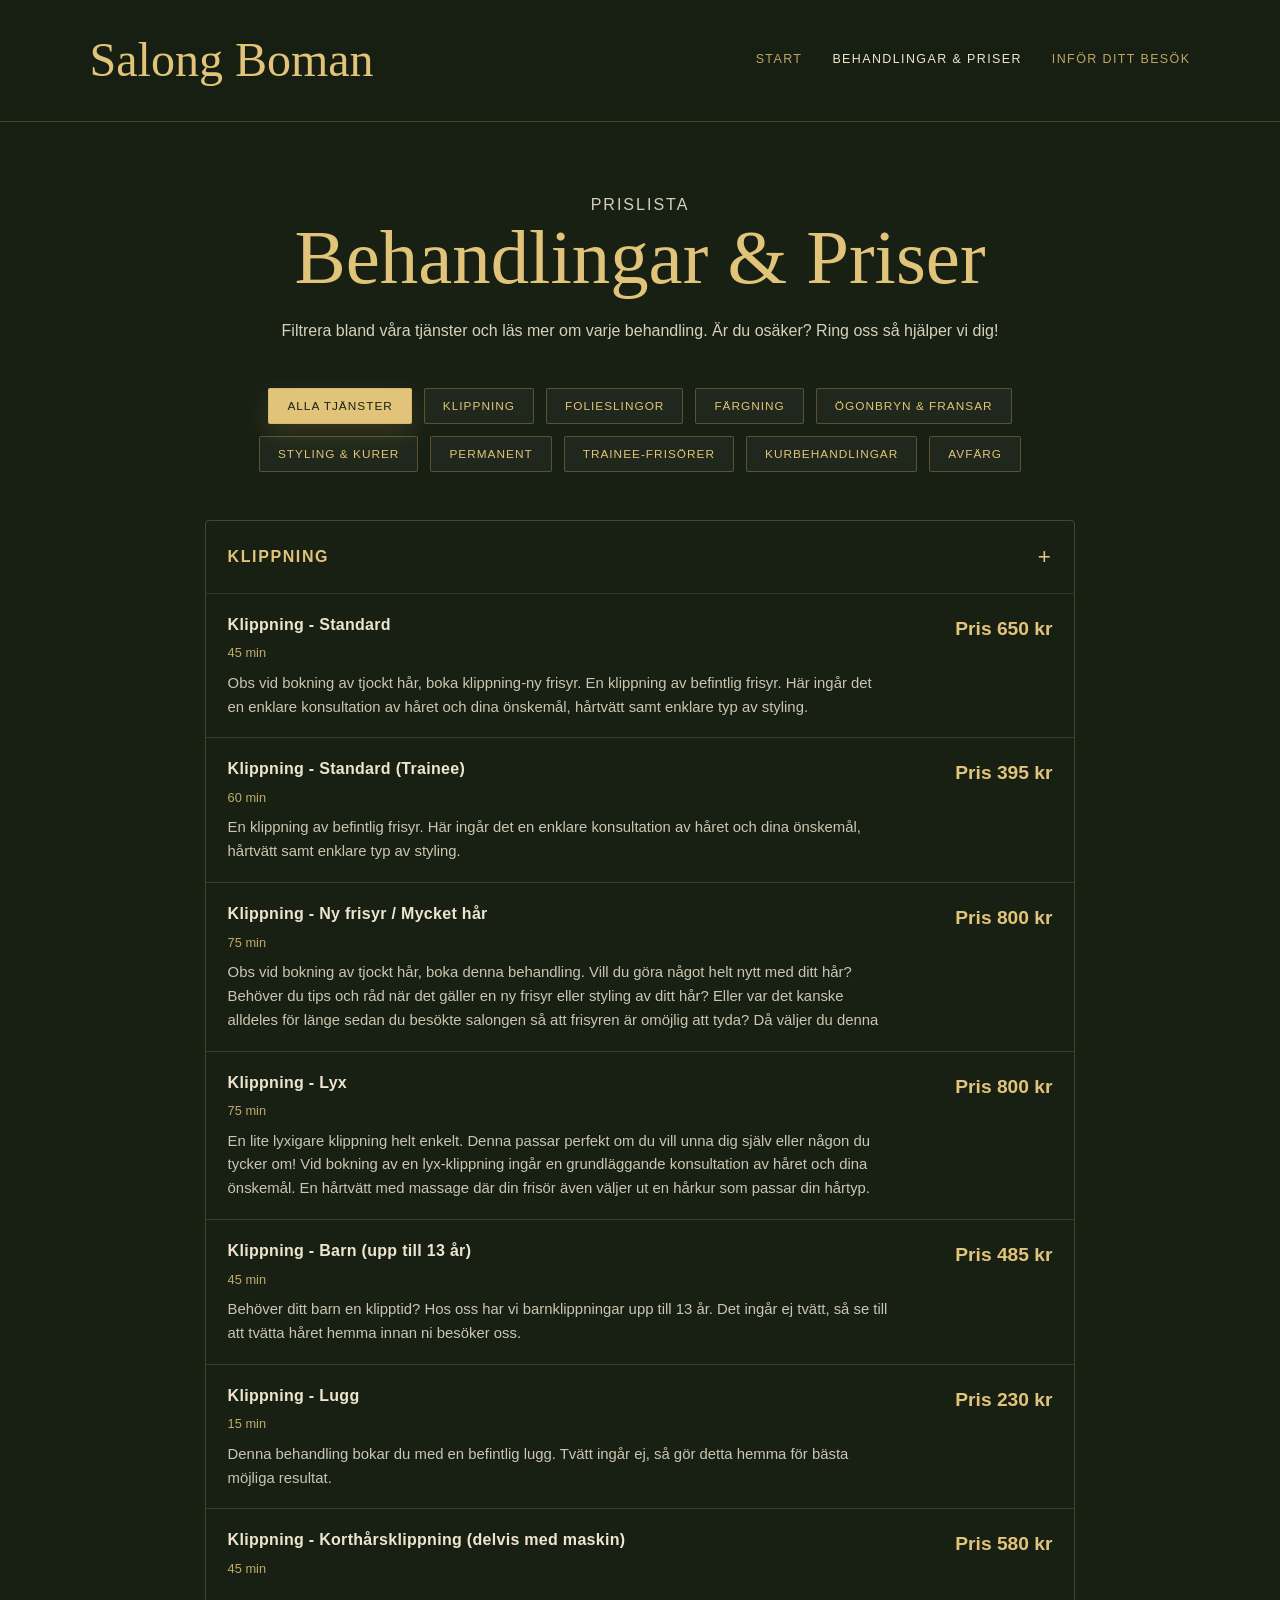
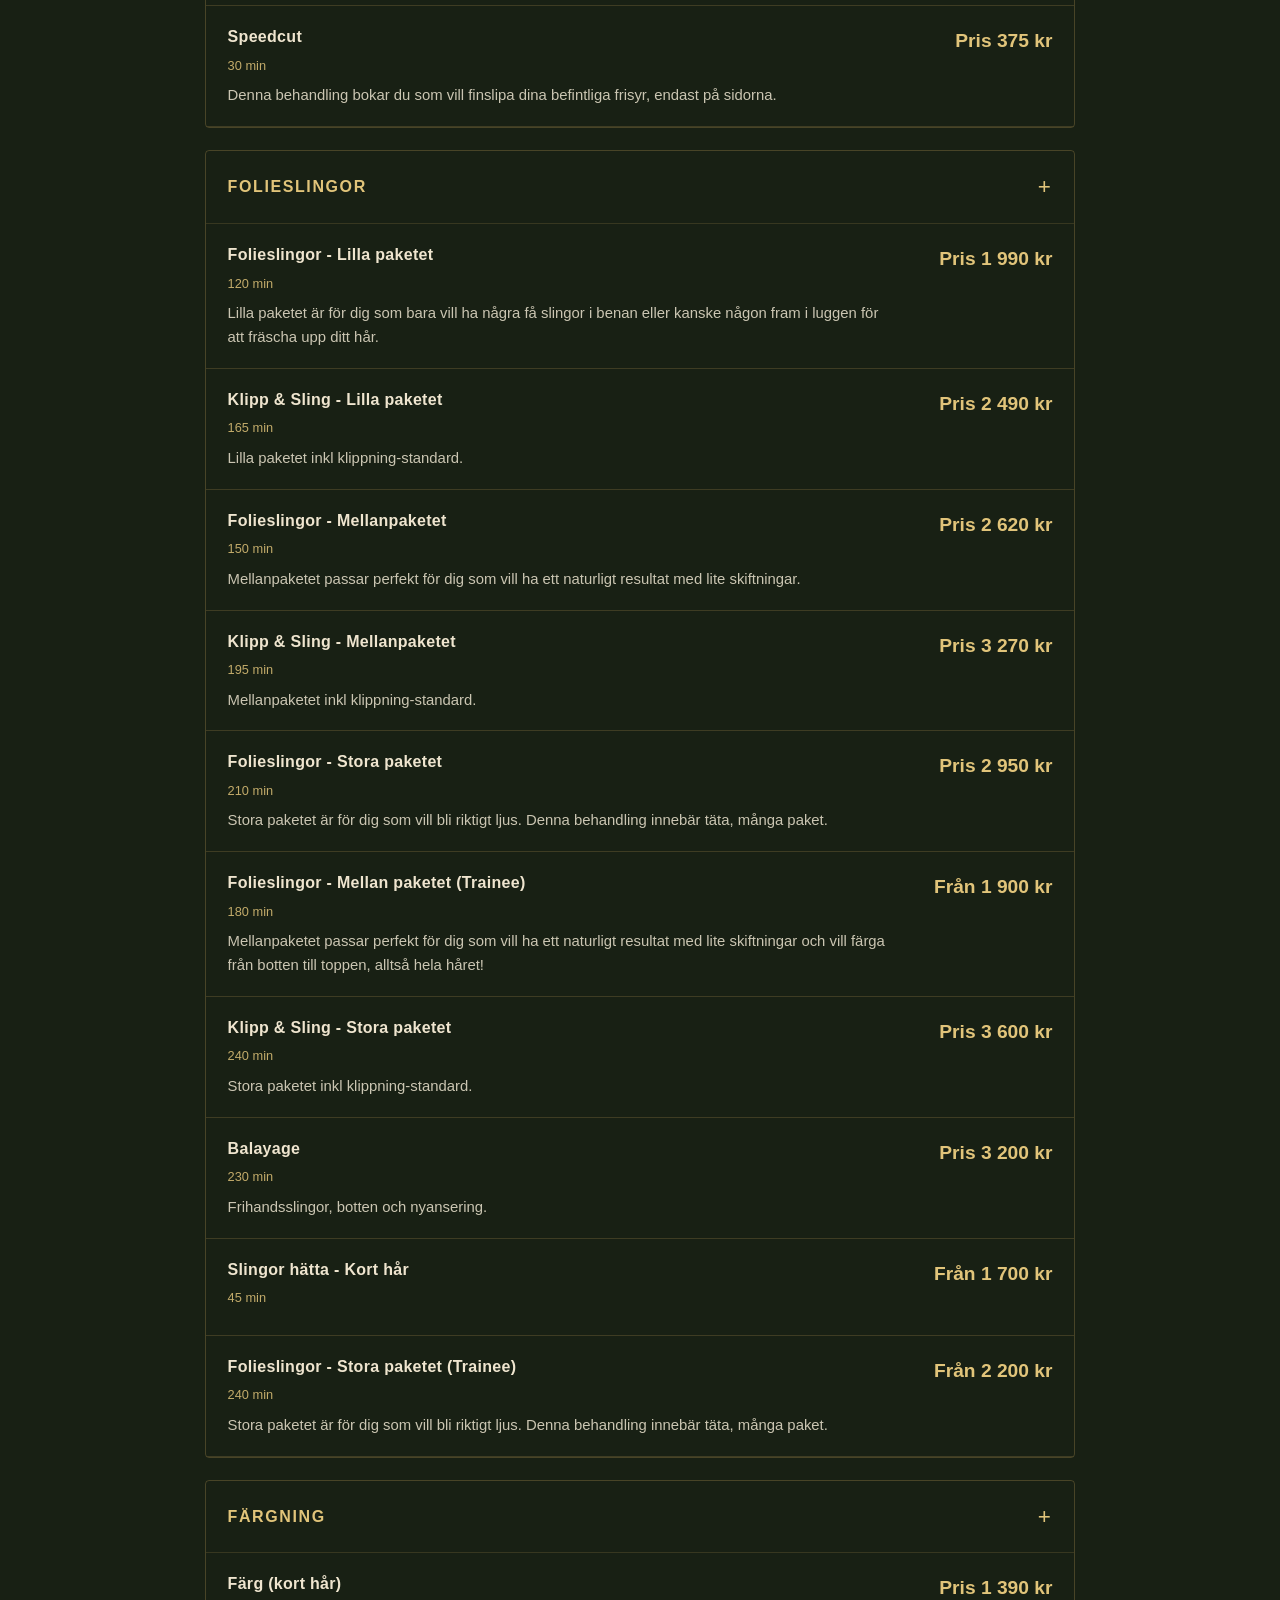
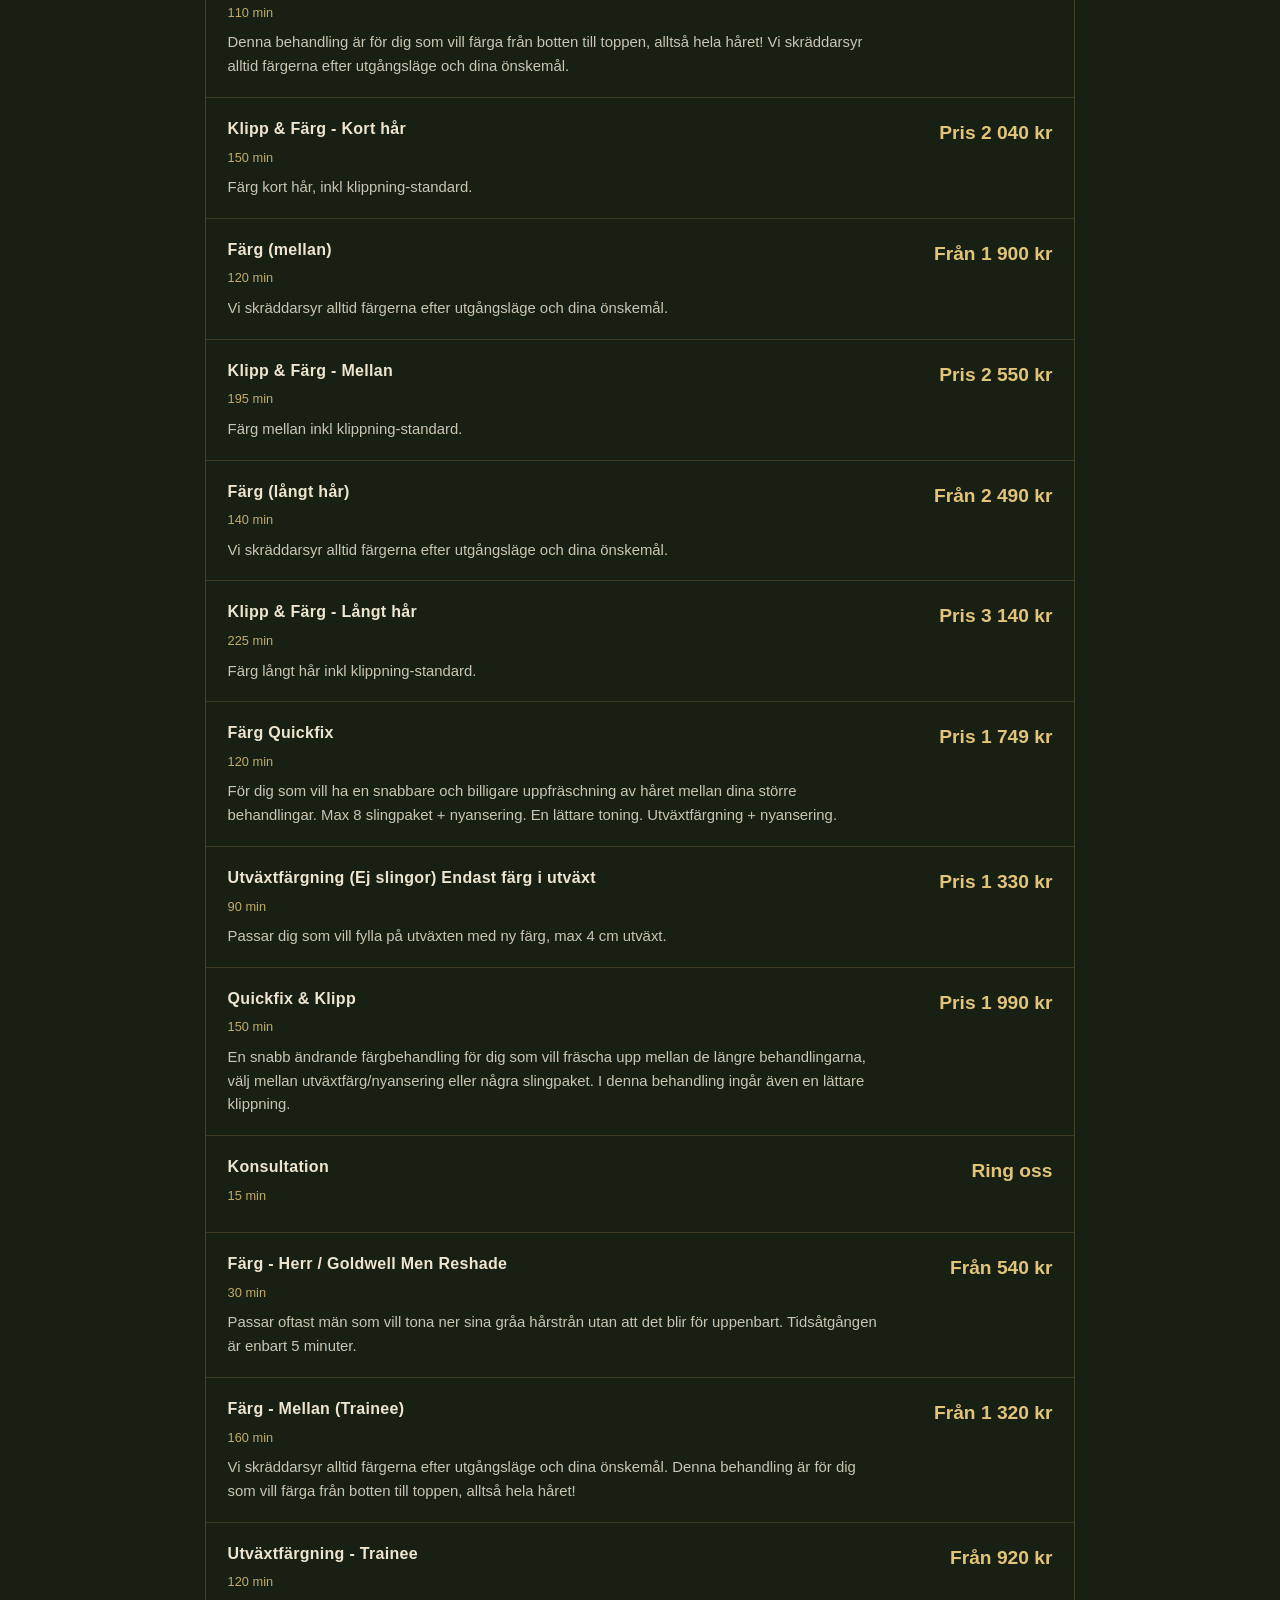
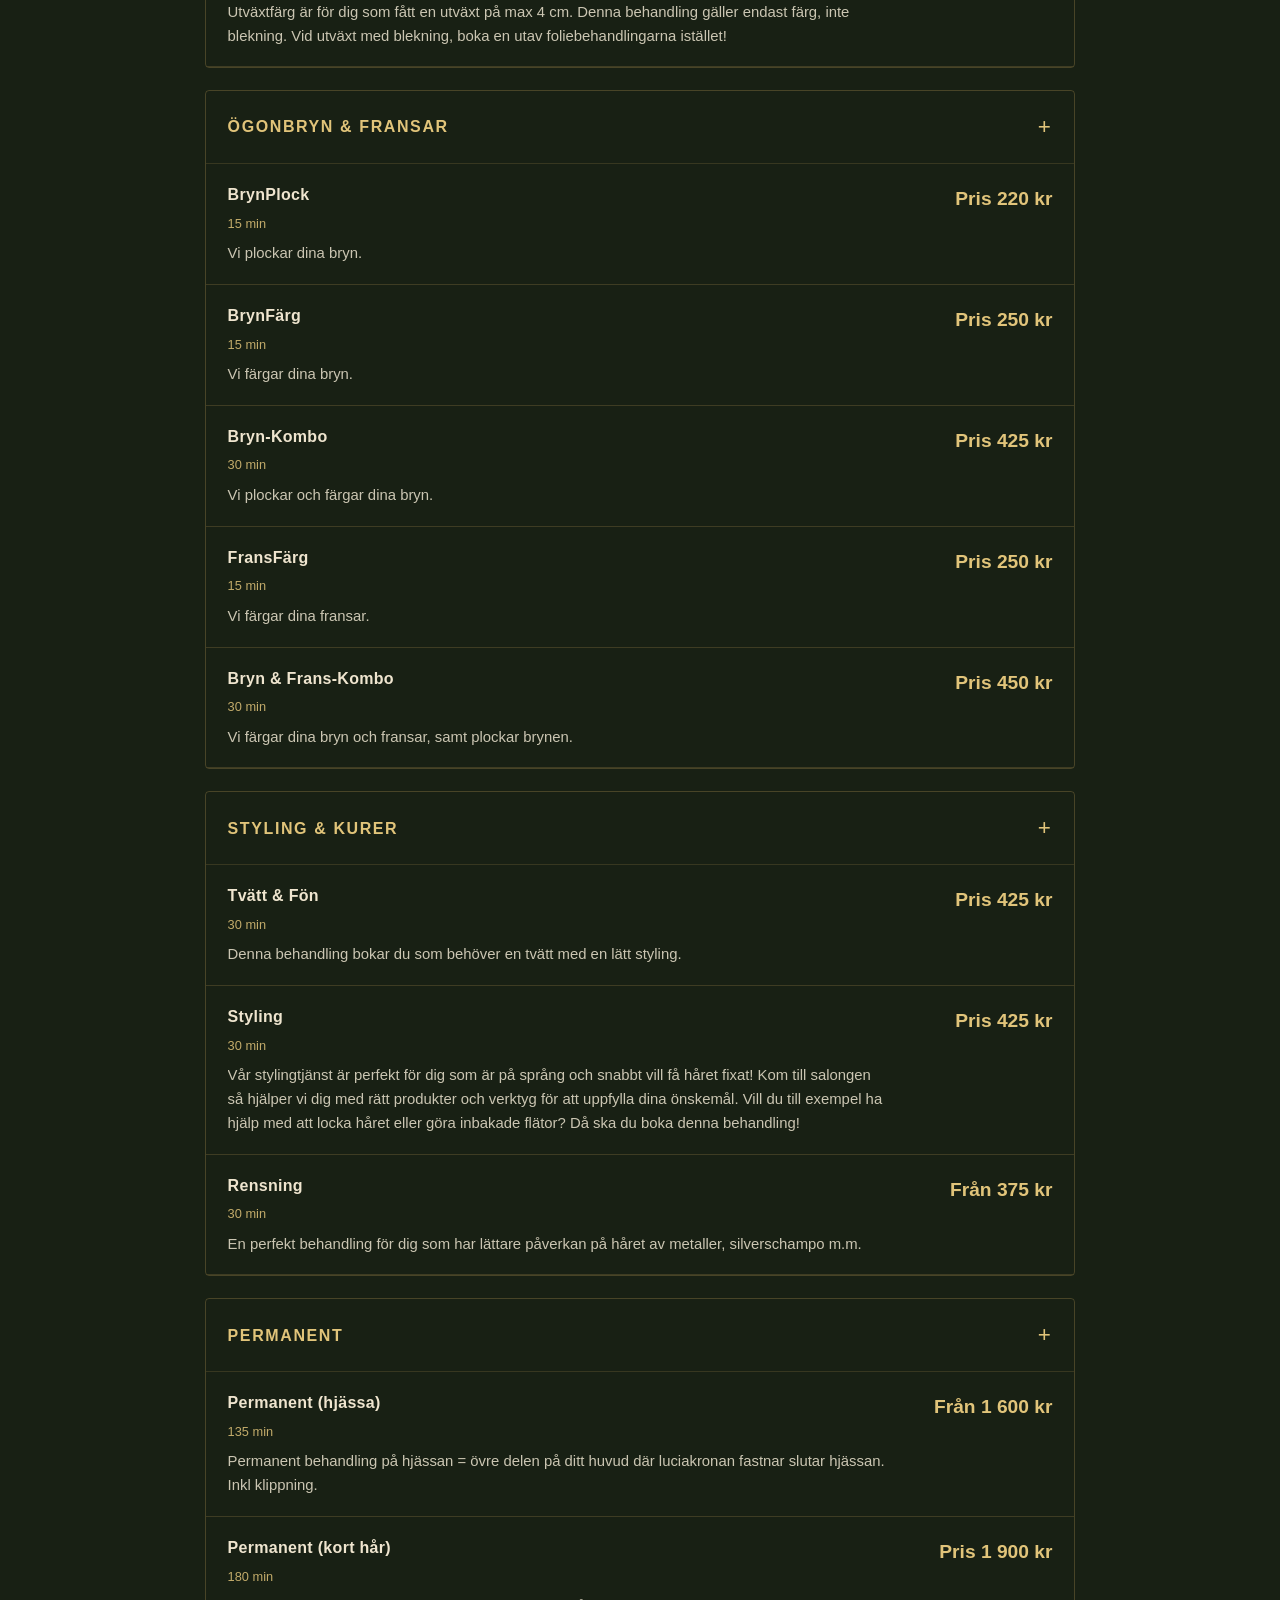
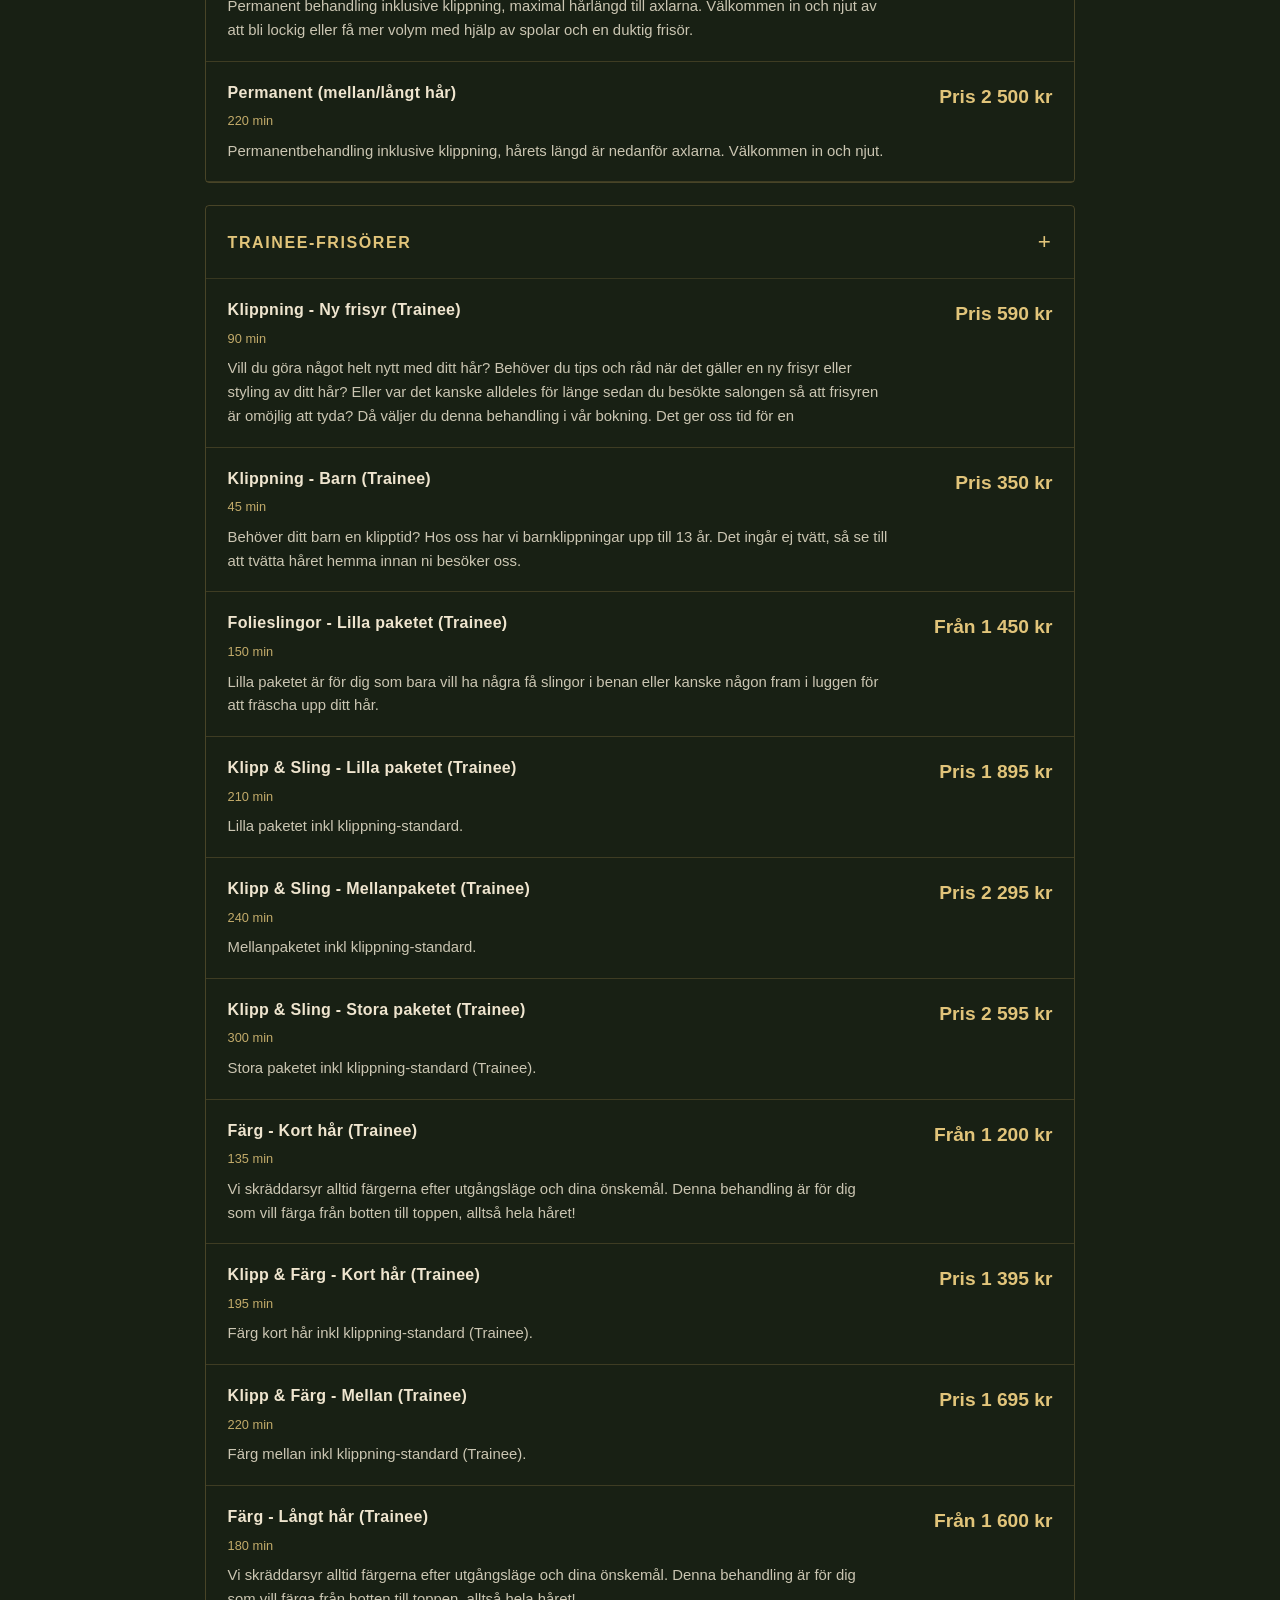
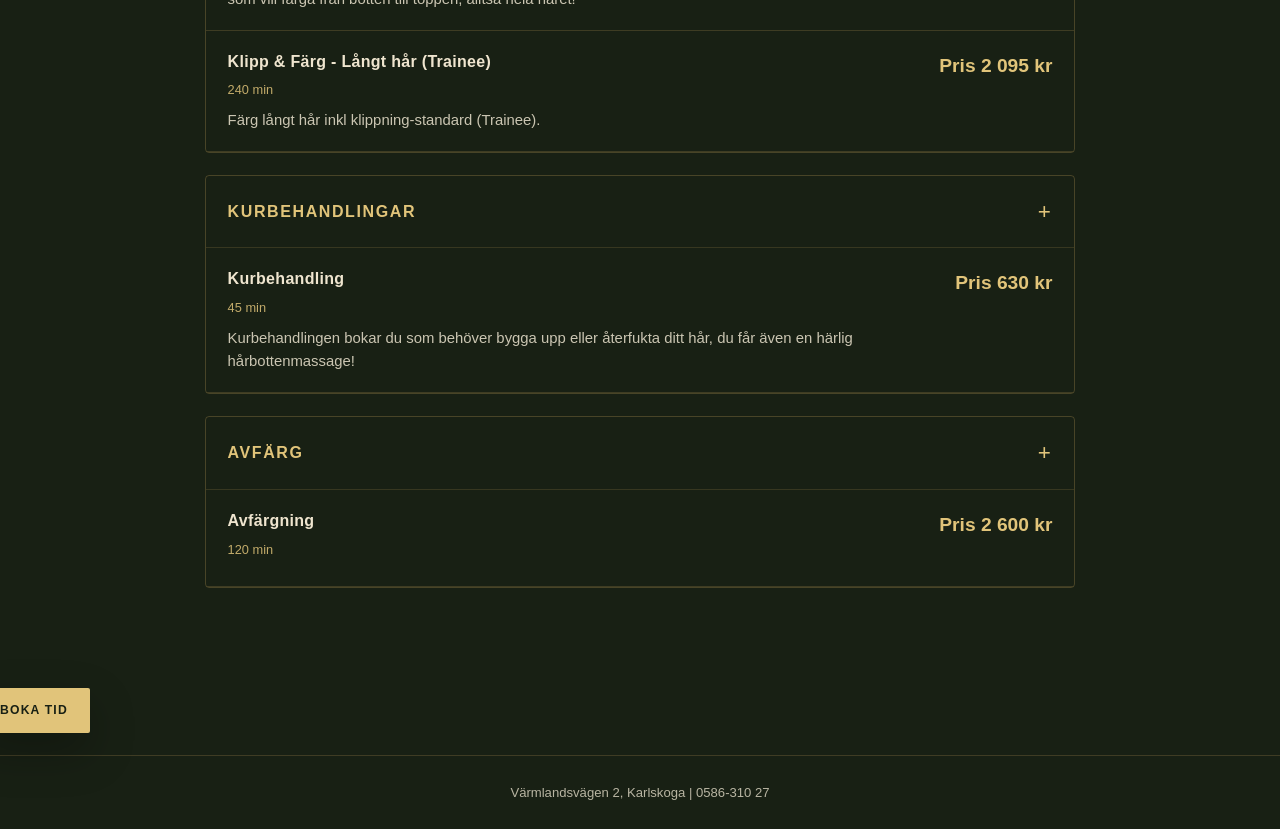
==== commit d7e57088: "fix merge conflicts" ====
--- a/behandlingar.html
+++ b/behandlingar.html
@@ -1,4 +1,3 @@
-<<<<<<< HEAD
 <!DOCTYPE html>
 <html lang="sv">
 <head>
@@ -374,381 +373,4 @@
 <script src="script.js"></script>
 
 </body>
-=======
-<!DOCTYPE html>
-<html lang="sv">
-<head>
-  <meta charset="UTF-8" />
-  <meta name="viewport" content="width=device-width, initial-scale=1.0" />
-  <title>Behandlingar & Priser | Salong Boman</title>
-  <meta name="description" content="Se behandlingar och priser hos Salong Boman i Karlskoga." />
-  <link rel="stylesheet" href="style.css" />
-</head>
-
-<body>
-
-<header class="site-header">
-  <a href="index.html" class="logo">Salong Boman</a>
-
-  <button class="menu-toggle" id="menuToggle" aria-label="Öppna meny" aria-expanded="false">
-    ☰
-  </button>
-
-  <nav class="nav" id="nav">
-    <a href="index.html">Start</a>
-    <a href="behandlingar.html" class="active">Behandlingar & Priser</a>
-    <a href="infor-ditt-besok.html">Inför ditt besök</a>
-  </nav>
-</header>
-
-<main class="page treatments-page">
-
-  <section class="page-intro">
-    <p class="eyebrow">Prislista</p>
-    <h1>Behandlingar & Priser</h1>
-    <p>Filtrera bland våra tjänster och läs mer om varje behandling. Är du osäker? Ring oss så hjälper vi dig!</p>
-  </section>
-
-  <div class="filter-buttons" id="treatmentFilters">
-    <button class="filter-btn active" data-filter="all">Alla tjänster</button>
-    <button class="filter-btn" data-filter="klippning">Klippning</button>
-    <button class="filter-btn" data-filter="folieslingor">Folieslingor</button>
-    <button class="filter-btn" data-filter="fargning">Färgning</button>
-    <button class="filter-btn" data-filter="bryn-fransar">Ögonbryn & Fransar</button>
-    <button class="filter-btn" data-filter="styling-kurer">Styling & Kurer</button>
-    <button class="filter-btn" data-filter="permanent">Permanent</button>
-    <button class="filter-btn" data-filter="trainee">Trainee-Frisörer</button>
-    <button class="filter-btn" data-filter="kurbehandlingar">Kurbehandlingar</button>
-    <button class="filter-btn" data-filter="avfarg">Avfärg</button>
-  </div>
-
-  <section class="category" data-category="klippning">
-    <h2>Klippning <span class="category-count"></span></h2>
-
-    <article class="treatment">
-      <div>
-        <h3>Klippning - Standard</h3>
-        <span class="treatment-meta">45 min</span>
-        <p class="treatment-description collapsed">Obs vid bokning av tjockt hår, boka klippning-ny frisyr. En klippning av befintlig frisyr. Här ingår det en enklare konsultation av håret och dina önskemål, hårtvätt samt enklare typ av styling.</p>
-      </div>
-      <strong class="treatment-price">Pris 650 kr</strong>
-    </article>
-
-    <article class="treatment">
-      <div>
-        <h3>Klippning - Standard (Trainee)</h3>
-        <span class="treatment-meta">60 min</span>
-        <p class="treatment-description collapsed">En klippning av befintlig frisyr. Här ingår det en enklare konsultation av håret och dina önskemål, hårtvätt samt enklare typ av styling.</p>
-      </div>
-      <strong class="treatment-price">Pris 395 kr</strong>
-    </article>
-
-    <article class="treatment">
-      <div>
-        
-        <h3>Klippning - Ny frisyr / Mycket hår</h3>
-        <span class="treatment-meta">75 min</span>
-        <p class="treatment-description collapsed">Obs vid bokning av tjockt hår, boka denna behandling. Vill du göra något helt nytt med ditt hår? Behöver du tips och råd när det gäller en ny frisyr eller styling av ditt hår? Eller var det kanske alldeles för länge sedan du besökte salongen så att frisyren är omöjlig att tyda? Då väljer du denna behandling i vår bokning. Det ger oss tid för en grundläggande konsultation där vi hjälper dig att hitta rätt stil till ditt hår, eventuellt en mer grundlig styling där vi ger dig tips och råd för att uppnå fantastiska resultat hemma. Om du är ny kund på salongen så rekommenderar vi att boka denna behandling!</p>
-      </div>
-      <strong class="treatment-price">Pris 800 kr</strong>
-    </article>
-
-    <article class="treatment">
-      <div>
-        <h3>Klippning - Lyx</h3>
-        <span class="treatment-meta">75 min</span>
-        <p class="treatment-description collapsed">En lite lyxigare klippning helt enkelt. Denna passar perfekt om du vill unna dig själv eller någon du tycker om! Vid bokning av en lyx-klippning ingår en grundläggande konsultation av håret och dina önskemål. En hårtvätt med massage där din frisör även väljer ut en hårkur som passar din hårtyp. Efter klippningen stylas ditt hår med verktyg och produkter som vi rekommenderar för ditt hår.</p>
-      </div>
-      <strong class="treatment-price">Pris 800 kr</strong>
-    </article>
-
-    <article class="treatment">
-      <div>
-        <h3>Klippning - Barn (upp till 13 år)</h3>
-        <span class="treatment-meta">45 min</span>
-        <p class="treatment-description collapsed">Behöver ditt barn en klipptid? Hos oss har vi barnklippningar upp till 13 år. Det ingår ej tvätt, så se till att tvätta håret hemma innan ni besöker oss.</p>
-      </div>
-      <strong class="treatment-price">Pris 485 kr</strong>
-    </article>
-
-    <article class="treatment">
-      <div>
-        <h3>Klippning - Lugg</h3>
-        <span class="treatment-meta">15 min</span>
-        <p class="treatment-description collapsed">Denna behandling bokar du med en befintlig lugg. Tvätt ingår ej, så gör detta hemma för bästa möjliga resultat.</p>
-      </div>
-      <strong class="treatment-price">Pris 230 kr</strong>
-    </article>
-
-    <article class="treatment">
-      <div>
-        <h3>Klippning - Korthårsklippning (delvis med maskin)</h3>
-        <span class="treatment-meta">45 min</span>
-      </div>
-      <strong class="treatment-price">Pris 580 kr</strong>
-    </article>
-
-    <article class="treatment">
-      <div>
-        <h3>Speedcut</h3>
-        <span class="treatment-meta">30 min</span>
-        <p class="treatment-description collapsed">Denna behandling bokar du som vill finslipa dina befintliga frisyr, endast på sidorna.</p>
-      </div>
-      <strong class="treatment-price">Pris 375 kr</strong>
-    </article>
-  </section>
-
-  <section class="category" data-category="folieslingor">
-    <h2>Folieslingor <span class="category-count"></span></h2>
-
-    <article class="treatment">
-      <div>
-        <h3>Folieslingor - Lilla paketet</h3>
-        <span class="treatment-meta">120 min</span>
-        <p class="treatment-description collapsed">Lilla paketet är för dig som bara vill ha några få slingor i benan eller kanske någon fram i luggen för att fräscha upp ditt hår.</p>
-      </div>
-      <strong class="treatment-price">Pris 1 990 kr</strong>
-    </article>
-
-    <article class="treatment">
-      <div>
-        <h3>Klipp & Sling - Lilla paketet</h3>
-        <span class="treatment-meta">165 min</span>
-        <p class="treatment-description collapsed">Lilla paketet inkl klippning-standard.</p>
-      </div>
-      <strong class="treatment-price">Pris 2 490 kr</strong>
-    </article>
-
-    <article class="treatment">
-      <div>
-        <h3>Folieslingor - Mellanpaketet</h3>
-        <span class="treatment-meta">150 min</span>
-        <p class="treatment-description collapsed">Mellanpaketet passar perfekt för dig som vill ha ett naturligt resultat med lite skiftningar.</p>
-      </div>
-      <strong class="treatment-price">Pris 2 620 kr</strong>
-    </article>
-
-    <article class="treatment">
-      <div>
-        <h3>Klipp & Sling - Mellanpaketet</h3>
-        <span class="treatment-meta">195 min</span>
-        <p class="treatment-description collapsed">Mellanpaketet inkl klippning-standard.</p>
-      </div>
-      <strong class="treatment-price">Pris 3 270 kr</strong>
-    </article>
-
-    <article class="treatment">
-      <div>
-        <h3>Folieslingor - Stora paketet</h3>
-        <span class="treatment-meta">210 min</span>
-        <p class="treatment-description collapsed">Stora paketet är för dig som vill bli riktigt ljus. Denna behandling innebär täta, många paket.</p>
-      </div>
-      <strong class="treatment-price">Pris 2 950 kr</strong>
-    </article>
-
-    <article class="treatment">
-      <div>
-        <h3>Folieslingor - Mellan paketet (Trainee)</h3>
-        <span class="treatment-meta">180 min</span>
-        <p class="treatment-description collapsed">Mellanpaketet passar perfekt för dig som vill ha ett naturligt resultat med lite skiftningar och vill färga från botten till toppen, alltså hela håret!</p>
-      </div>
-      <strong class="treatment-price">Från 1 900 kr</strong>
-    </article>
-
-    <article class="treatment">
-      <div>
-        <h3>Klipp & Sling - Stora paketet</h3>
-        <span class="treatment-meta">240 min</span>
-        <p class="treatment-description collapsed">Stora paketet inkl klippning-standard.</p>
-      </div>
-      <strong class="treatment-price">Pris 3 600 kr</strong>
-    </article>
-
-    <article class="treatment">
-      <div>
-        <h3>Balayage</h3>
-        <span class="treatment-meta">230 min</span>
-        <p class="treatment-description collapsed">Frihandsslingor, botten och nyansering.</p>
-      </div>
-      <strong class="treatment-price">Pris 3 200 kr</strong>
-    </article>
-
-    <article class="treatment">
-      <div>
-        <h3>Slingor hätta - Kort hår</h3>
-        <span class="treatment-meta">45 min</span>
-      </div>
-      <strong class="treatment-price">Från 1 700 kr</strong>
-    </article>
-
-    <article class="treatment">
-      <div>
-        <h3>Folieslingor - Stora paketet (Trainee)</h3>
-        <span class="treatment-meta">240 min</span>
-        <p class="treatment-description collapsed">Stora paketet är för dig som vill bli riktigt ljus. Denna behandling innebär täta, många paket.</p>
-      </div>
-      <strong class="treatment-price">Från 2 200 kr</strong>
-    </article>
-  </section>
-
-  <section class="category" data-category="fargning">
-    <h2>Färgning <span class="category-count"></span></h2>
-
-    <article class="treatment">
-      <div><h3>Färg (kort hår)</h3><span class="treatment-meta">110 min</span><p class="treatment-description collapsed">Denna behandling är för dig som vill färga från botten till toppen, alltså hela håret! Vi skräddarsyr alltid färgerna efter utgångsläge och dina önskemål.</p></div>
-      <strong class="treatment-price">Pris 1 390 kr</strong>
-    </article>
-
-    <article class="treatment">
-      <div><h3>Klipp & Färg - Kort hår</h3><span class="treatment-meta">150 min</span><p class="treatment-description collapsed">Färg kort hår, inkl klippning-standard.</p></div>
-      <strong class="treatment-price">Pris 2 040 kr</strong>
-    </article>
-
-    <article class="treatment">
-      <div><h3>Färg (mellan)</h3><span class="treatment-meta">120 min</span><p class="treatment-description collapsed">Vi skräddarsyr alltid färgerna efter utgångsläge och dina önskemål.</p></div>
-      <strong class="treatment-price">Från 1 900 kr</strong>
-    </article>
-
-    <article class="treatment">
-      <div><h3>Klipp & Färg - Mellan</h3><span class="treatment-meta">195 min</span><p class="treatment-description collapsed">Färg mellan inkl klippning-standard.</p></div>
-      <strong class="treatment-price">Pris 2 550 kr</strong>
-    </article>
-
-    <article class="treatment">
-      <div><h3>Färg (långt hår)</h3><span class="treatment-meta">140 min</span><p class="treatment-description collapsed">Vi skräddarsyr alltid färgerna efter utgångsläge och dina önskemål.</p></div>
-      <strong class="treatment-price">Från 2 490 kr</strong>
-    </article>
-
-    <article class="treatment">
-      <div><h3>Klipp & Färg - Långt hår</h3><span class="treatment-meta">225 min</span><p class="treatment-description collapsed">Färg långt hår inkl klippning-standard.</p></div>
-      <strong class="treatment-price">Pris 3 140 kr</strong>
-    </article>
-
-    <article class="treatment">
-      <div><h3>Färg Quickfix</h3><span class="treatment-meta">120 min</span><p class="treatment-description collapsed">För dig som vill ha en snabbare och billigare uppfräschning av håret mellan dina större behandlingar. Max 8 slingpaket + nyansering. En lättare toning. Utväxtfärgning + nyansering.</p></div>
-      <strong class="treatment-price">Pris 1 749 kr</strong>
-    </article>
-
-    <article class="treatment">
-      <div><h3>Utväxtfärgning (Ej slingor) Endast färg i utväxt</h3><span class="treatment-meta">90 min</span><p class="treatment-description collapsed">Passar dig som vill fylla på utväxten med ny färg, max 4 cm utväxt.</p></div>
-      <strong class="treatment-price">Pris 1 330 kr</strong>
-    </article>
-
-    <article class="treatment">
-      <div><h3>Quickfix & Klipp</h3><span class="treatment-meta">150 min</span><p class="treatment-description collapsed">En snabb ändrande färgbehandling för dig som vill fräscha upp mellan de längre behandlingarna, välj mellan utväxtfärg/nyansering eller några slingpaket. I denna behandling ingår även en lättare klippning.</p></div>
-      <strong class="treatment-price">Pris 1 990 kr</strong>
-    </article>
-
-    <article class="treatment">
-      <div><h3>Konsultation</h3><span class="treatment-meta">15 min</span></div>
-      <strong class="treatment-price">Ring oss</strong>
-    </article>
-
-    <article class="treatment">
-      <div><h3>Färg - Herr / Goldwell Men Reshade</h3><span class="treatment-meta">30 min</span><p class="treatment-description collapsed">Passar oftast män som vill tona ner sina gråa hårstrån utan att det blir för uppenbart. Tidsåtgången är enbart 5 minuter.</p></div>
-      <strong class="treatment-price">Från 540 kr</strong>
-    </article>
-
-    <article class="treatment">
-      <div><h3>Färg - Mellan (Trainee)</h3><span class="treatment-meta">160 min</span><p class="treatment-description collapsed">Vi skräddarsyr alltid färgerna efter utgångsläge och dina önskemål. Denna behandling är för dig som vill färga från botten till toppen, alltså hela håret!</p></div>
-      <strong class="treatment-price">Från 1 320 kr</strong>
-    </article>
-
-    <article class="treatment">
-      <div><h3>Utväxtfärgning - Trainee</h3><span class="treatment-meta">120 min</span><p class="treatment-description collapsed">Utväxtfärg är för dig som fått en utväxt på max 4 cm. Denna behandling gäller endast färg, inte blekning. Vid utväxt med blekning, boka en utav foliebehandlingarna istället!</p></div>
-      <strong class="treatment-price">Från 920 kr</strong>
-    </article>
-  </section>
-
-  <section class="category" data-category="bryn-fransar">
-    <h2>Ögonbryn & Fransar <span class="category-count"></span></h2>
-
-    <article class="treatment"><div><h3>BrynPlock</h3><span class="treatment-meta">15 min</span><p>Vi plockar dina bryn.</p></div><strong>Pris 220 kr</strong></article>
-    <article class="treatment"><div><h3>BrynFärg</h3><span class="treatment-meta">15 min</span><p>Vi färgar dina bryn.</p></div><strong>Pris 250 kr</strong></article>
-    <article class="treatment"><div><h3>Bryn-Kombo</h3><span class="treatment-meta">30 min</span><p>Vi plockar och färgar dina bryn.</p></div><strong>Pris 425 kr</strong></article>
-    <article class="treatment"><div><h3>FransFärg</h3><span class="treatment-meta">15 min</span><p>Vi färgar dina fransar.</p></div><strong>Pris 250 kr</strong></article>
-    <article class="treatment"><div><h3>Bryn & Frans-Kombo</h3><span class="treatment-meta">30 min</span><p>Vi färgar dina bryn och fransar, samt plockar brynen.</p></div><strong>Pris 450 kr</strong></article>
-  </section>
-
-  <section class="category" data-category="styling-kurer">
-    <h2>Styling & Kurer <span class="category-count"></span></h2>
-
-    <article class="treatment"><div><h3>Tvätt & Fön</h3><span class="treatment-meta">30 min</span><p>Denna behandling bokar du som behöver en tvätt med en lätt styling.</p></div><strong>Pris 425 kr</strong></article>
-    <article class="treatment"><div><h3>Styling</h3><span class="treatment-meta">30 min</span><p class="treatment-description collapsed">Vår stylingtjänst är perfekt för dig som är på språng och snabbt vill få håret fixat! Kom till salongen så hjälper vi dig med rätt produkter och verktyg för att uppfylla dina önskemål. Vill du till exempel ha hjälp med att locka håret eller göra inbakade flätor? Då ska du boka denna behandling!</p></div><strong>Pris 425 kr</strong></article>
-    <article class="treatment"><div><h3>Rensning</h3><span class="treatment-meta">30 min</span><p>En perfekt behandling för dig som har lättare påverkan på håret av metaller, silverschampo m.m.</p></div><strong>Från 375 kr</strong></article>
-  </section>
-
-  <section class="category" data-category="permanent">
-    <h2>Permanent <span class="category-count"></span></h2>
-
-    <article class="treatment"><div><h3>Permanent (hjässa)</h3><span class="treatment-meta">135 min</span><p>Permanent behandling på hjässan = övre delen på ditt huvud där luciakronan fastnar slutar hjässan. Inkl klippning.</p></div><strong>Från 1 600 kr</strong></article>
-    <article class="treatment"><div><h3>Permanent (kort hår)</h3><span class="treatment-meta">180 min</span><p class="treatment-description collapsed">Permanent behandling inklusive klippning, maximal hårlängd till axlarna. Välkommen in och njut av att bli lockig eller få mer volym med hjälp av spolar och en duktig frisör.</p></div><strong>Pris 1 900 kr</strong></article>
-    <article class="treatment"><div><h3>Permanent (mellan/långt hår)</h3><span class="treatment-meta">220 min</span><p>Permanentbehandling inklusive klippning, hårets längd är nedanför axlarna. Välkommen in och njut.</p></div><strong>Pris 2 500 kr</strong></article>
-  </section>
-
-  <section class="category" data-category="trainee">
-    <h2>Trainee-Frisörer <span class="category-count"></span></h2>
-
-    <article class="treatment"><div><h3>Klippning - Ny frisyr (Trainee)</h3><span class="treatment-meta">90 min</span><p class="treatment-description collapsed">Vill du göra något helt nytt med ditt hår? Behöver du tips och råd när det gäller en ny frisyr eller styling av ditt hår? Eller var det kanske alldeles för länge sedan du besökte salongen så att frisyren är omöjlig att tyda? Då väljer du denna behandling i vår bokning. Det ger oss tid för en grundläggande konsultation där vi hjälper dig att hitta rätt stil till ditt hår, eventuellt en mer grundlig styling där vi ger dig tips och råd för att uppnå fantastiska resultat hemma. Om du är ny kund på salongen så rekommenderar vi att boka denna behandling!</p></div><strong>Pris 590 kr</strong></article>
-
-    <article class="treatment"><div><h3>Klippning - Barn (Trainee)</h3><span class="treatment-meta">45 min</span><p>Behöver ditt barn en klipptid? Hos oss har vi barnklippningar upp till 13 år. Det ingår ej tvätt, så se till att tvätta håret hemma innan ni besöker oss.</p></div><strong>Pris 350 kr</strong></article>
-
-    <article class="treatment"><div><h3>Folieslingor - Lilla paketet (Trainee)</h3><span class="treatment-meta">150 min</span><p>Lilla paketet är för dig som bara vill ha några få slingor i benan eller kanske någon fram i luggen för att fräscha upp ditt hår.</p></div><strong>Från 1 450 kr</strong></article>
-
-    <article class="treatment"><div><h3>Klipp & Sling - Lilla paketet (Trainee)</h3><span class="treatment-meta">210 min</span><p>Lilla paketet inkl klippning-standard.</p></div><strong>Pris 1 895 kr</strong></article>
-
-    <article class="treatment"><div><h3>Klipp & Sling - Mellanpaketet (Trainee)</h3><span class="treatment-meta">240 min</span><p>Mellanpaketet inkl klippning-standard.</p></div><strong>Pris 2 295 kr</strong></article>
-
-    <article class="treatment"><div><h3>Klipp & Sling - Stora paketet (Trainee)</h3><span class="treatment-meta">300 min</span><p>Stora paketet inkl klippning-standard (Trainee).</p></div><strong>Pris 2 595 kr</strong></article>
-
-    <article class="treatment"><div><h3>Färg - Kort hår (Trainee)</h3><span class="treatment-meta">135 min</span><p>Vi skräddarsyr alltid färgerna efter utgångsläge och dina önskemål. Denna behandling är för dig som vill färga från botten till toppen, alltså hela håret!</p></div><strong>Från 1 200 kr</strong></article>
-
-    <article class="treatment"><div><h3>Klipp & Färg - Kort hår (Trainee)</h3><span class="treatment-meta">195 min</span><p>Färg kort hår inkl klippning-standard (Trainee).</p></div><strong>Pris 1 395 kr</strong></article>
-
-    <article class="treatment"><div><h3>Klipp & Färg - Mellan (Trainee)</h3><span class="treatment-meta">220 min</span><p>Färg mellan inkl klippning-standard (Trainee).</p></div><strong>Pris 1 695 kr</strong></article>
-
-    <article class="treatment"><div><h3>Färg - Långt hår (Trainee)</h3><span class="treatment-meta">180 min</span><p>Vi skräddarsyr alltid färgerna efter utgångsläge och dina önskemål. Denna behandling är för dig som vill färga från botten till toppen, alltså hela håret!</p></div><strong>Från 1 600 kr</strong></article>
-
-    <article class="treatment"><div><h3>Klipp & Färg - Långt hår (Trainee)</h3><span class="treatment-meta">240 min</span><p>Färg långt hår inkl klippning-standard (Trainee).</p></div><strong>Pris 2 095 kr</strong></article>
-  </section>
-
-  <section class="category" data-category="kurbehandlingar">
-    <h2>Kurbehandlingar <span class="category-count"></span></h2>
-
-    <article class="treatment">
-      <div>
-        <h3>Kurbehandling</h3>
-        <span class="treatment-meta">45 min</span>
-        <p class="treatment-description collapsed">Kurbehandlingen bokar du som behöver bygga upp eller återfukta ditt hår, du får även en härlig hårbottenmassage!</p>
-      </div>
-      <strong>Pris 630 kr</strong>
-    </article>
-  </section>
-
-  <section class="category" data-category="avfarg">
-    <h2>Avfärg <span class="category-count"></span></h2>
-
-    <article class="treatment">
-      <div>
-        <h3>Avfärgning</h3>
-        <span class="treatment-meta">120 min</span>
-      </div>
-      <strong>Pris 2 600 kr</strong>
-    </article>
-  </section>
-
-</main>
-
-<a class="sticky-book" href="https://www.bokadirekt.se/places/salong-boman-44894" target="_blank" rel="noopener">
-  Boka tid
-</a>
-
-<footer>
-  <p>Värmlandsvägen 2, Karlskoga | 0586-310 27</p>
-</footer>
-
-<script src="script.js"></script>
-
-</body>
->>>>>>> 0925739dba8ea5e86c183dc9c1c67b1fa5adb855
 </html>
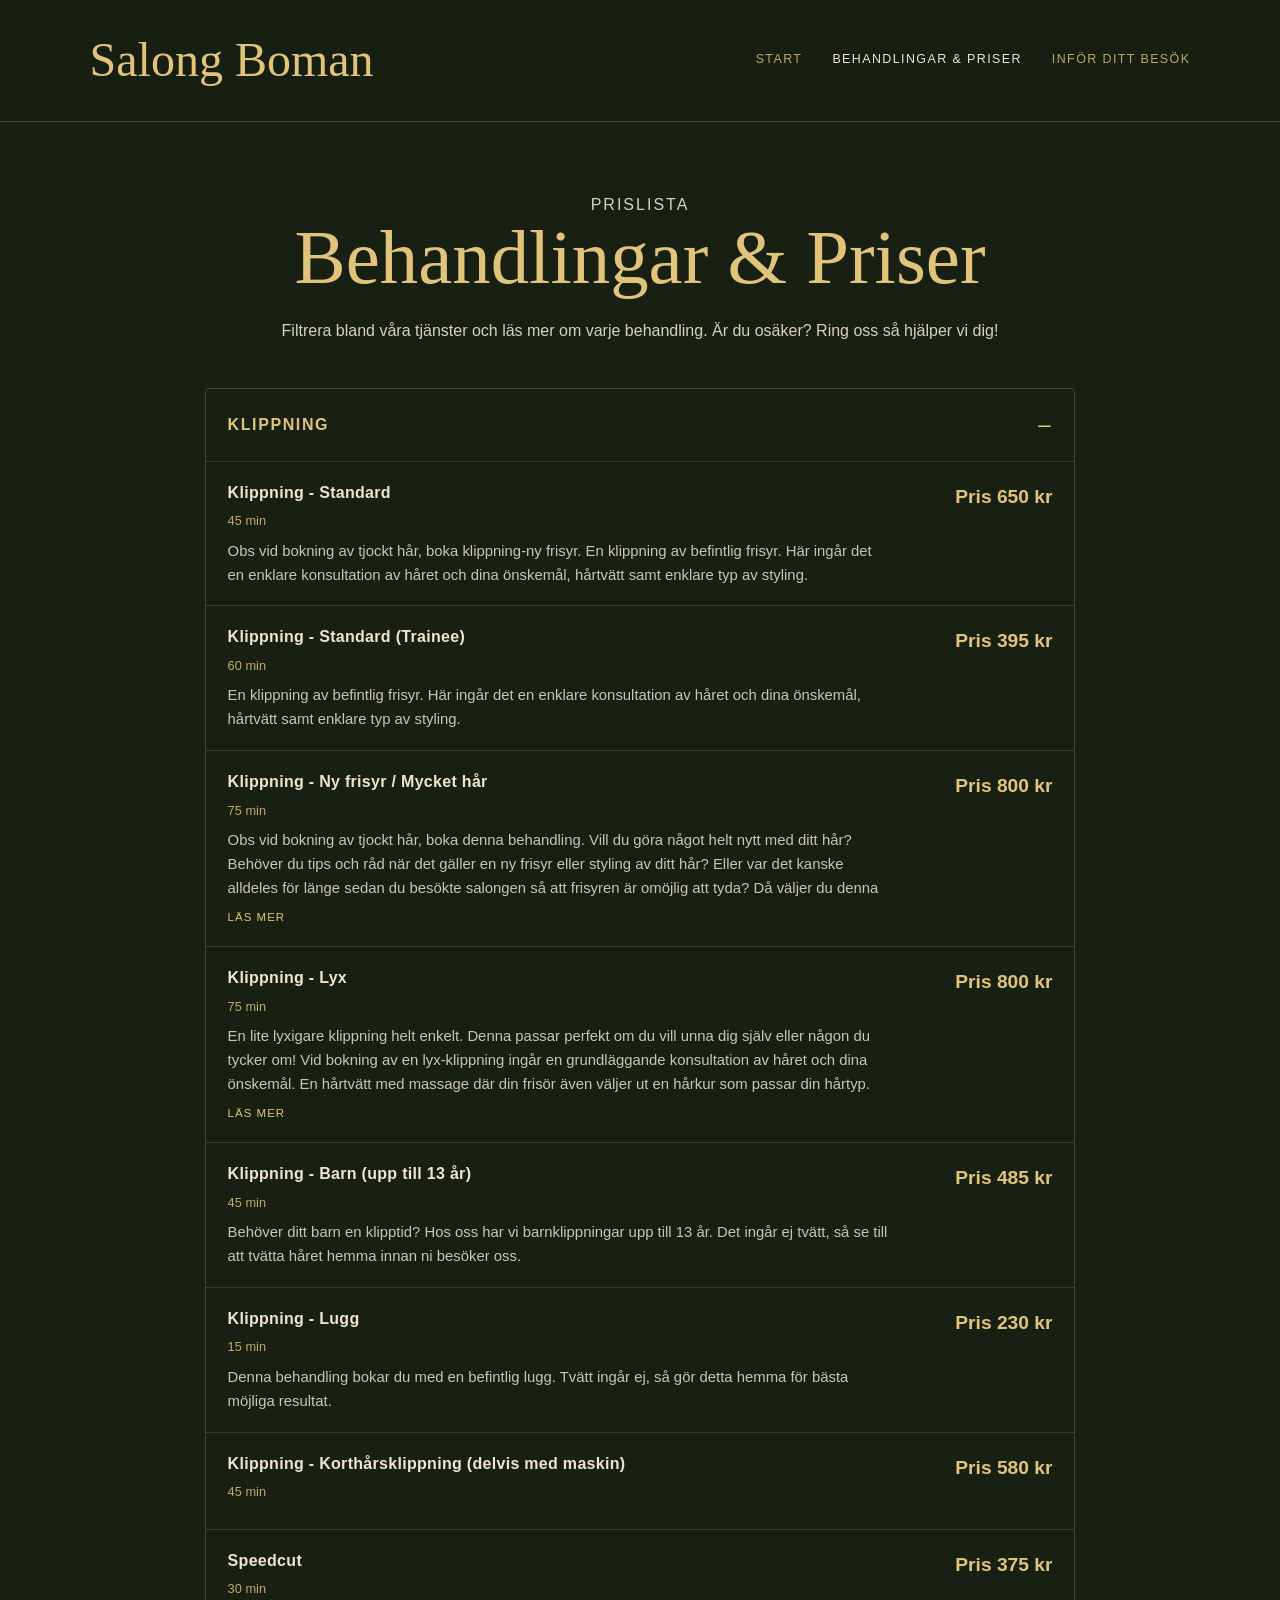
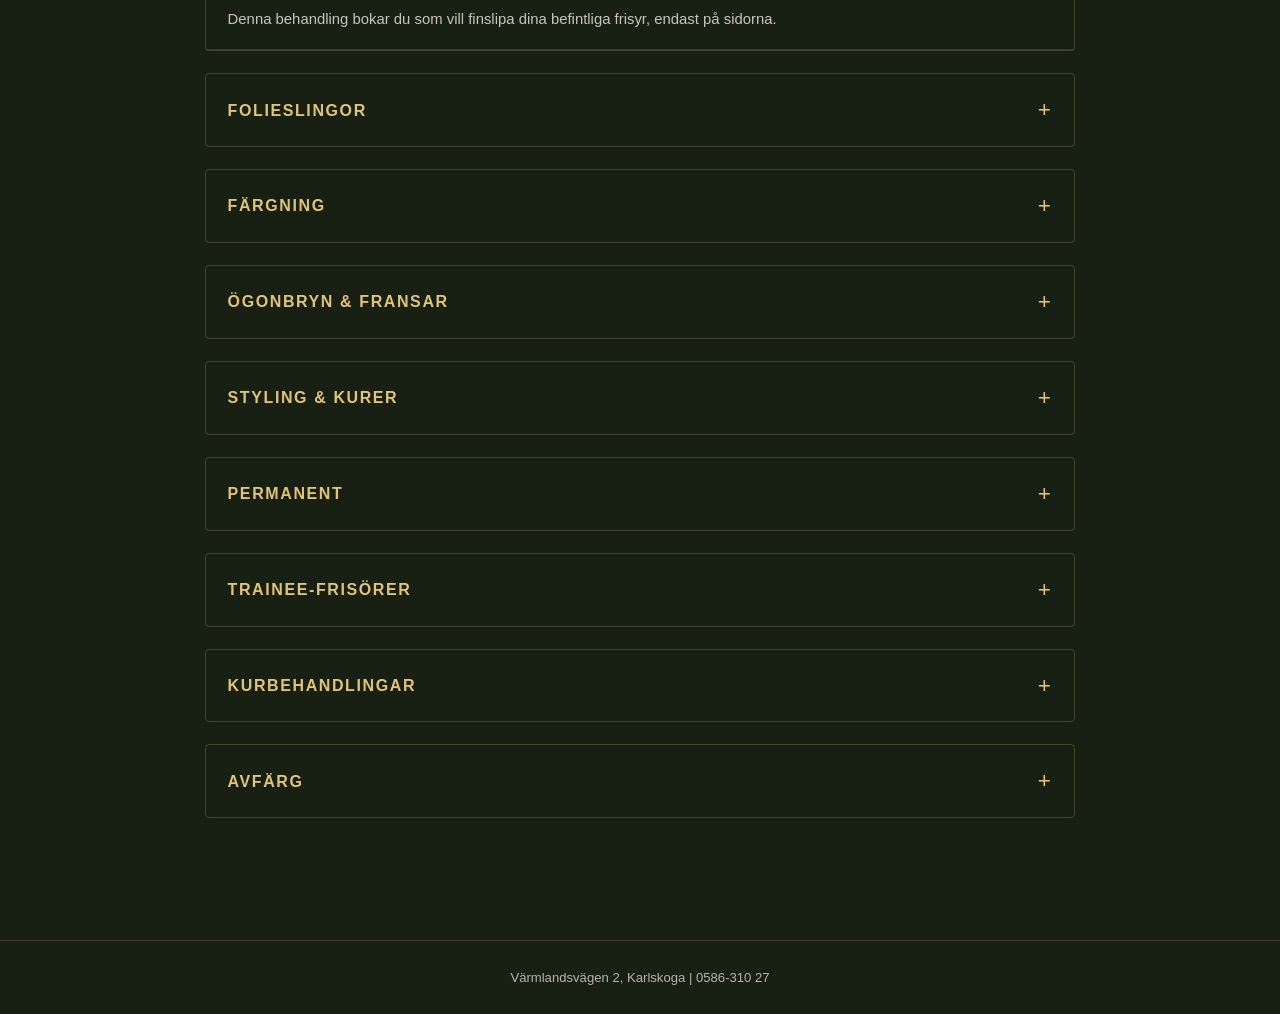
==== commit c69f6924: "improve floating buttons" ====
--- a/behandlingar.html
+++ b/behandlingar.html
@@ -369,7 +369,7 @@
 <footer>
   <p>Värmlandsvägen 2, Karlskoga | 0586-310 27</p>
 </footer>
-
+<a href="#" class="scroll-top" aria-label="Till toppen">↑</a>
 <script src="script.js"></script>
 
 </body>
--- a/style.css
+++ b/style.css
@@ -12,6 +12,8 @@
   --shadow: 0 18px 45px rgba(0, 0, 0, 0.28);
 }
 
+/* ===== RESET ===== */
+
 * {
   margin: 0;
   padding: 0;
@@ -23,10 +25,10 @@
 }
 
 body {
-  background: #182014;
+  min-height: 100vh;
+  background: var(--green-dark);
   color: var(--text-light);
   font-family: Arial, Helvetica, sans-serif;
-  min-height: 100vh;
   line-height: 1.6;
 }
 
@@ -34,16 +36,21 @@
   color: inherit;
 }
 
+/* ===== HEADER ===== */
+
 .site-header {
+  position: sticky;
+  top: 0;
+  z-index: 20;
+
   width: 100%;
   padding: 22px 7%;
+
   display: flex;
   align-items: center;
   justify-content: space-between;
   gap: 28px;
-  position: sticky;
-  top: 0;
-  z-index: 20;
+
   background: rgba(24, 32, 20, 0.95);
   backdrop-filter: blur(12px);
   border-bottom: 1px solid rgba(198, 161, 91, 0.28);
@@ -61,15 +68,16 @@
   display: flex;
   align-items: center;
   gap: 30px;
+
   text-transform: uppercase;
   font-size: 0.78rem;
   letter-spacing: 1.4px;
 }
 
 .nav a {
+  color: rgba(225, 196, 122, 0.82);
   text-decoration: none;
-  color: rgba(225, 196, 122, 0.82);
-  transition: 0.2s ease;
+  transition: color 0.2s ease;
 }
 
 .nav a:hover,
@@ -79,23 +87,26 @@
 
 .menu-toggle {
   display: none;
+  padding: 7px 12px;
+
   background: transparent;
   color: var(--gold-light);
   border: 1px solid rgba(198, 161, 91, 0.55);
   border-radius: 10px;
-  padding: 7px 12px;
+
   font-size: 1.3rem;
   cursor: pointer;
 }
 
-/* Hero */
+/* ===== HERO ===== */
 
 .hero {
   min-height: calc(100vh - 88px);
+  padding: 80px 7%;
+
   display: flex;
   align-items: center;
   justify-content: center;
-  padding: 80px 7%;
 }
 
 .hero-inner {
@@ -111,694 +122,34 @@
 
 .hero h1,
 .page h1 {
+  margin-bottom: 18px;
+
+  color: var(--gold-light);
   font-family: Georgia, "Times New Roman", serif;
-  color: var(--gold-light);
   font-size: clamp(2.3rem, 6vw, 5rem);
   font-weight: 400;
   line-height: 1.08;
-  margin-bottom: 18px;
 }
 
 .hero-text,
 .page-intro p {
   max-width: 720px;
   margin: 0 auto;
+
   color: rgba(247, 239, 217, 0.86);
   font-size: 1rem;
 }
 
 .hero-actions {
   margin: 34px 0 50px;
+
   display: flex;
   justify-content: center;
   gap: 16px;
   flex-wrap: wrap;
 }
 
-.book-btn,
-.secondary-btn {
-  display: inline-flex;
-  align-items: center;
-  justify-content: center;
-  min-height: 48px;
-  padding: 14px 30px;
-  border-radius: 999px;
-  text-decoration: none;
-  text-transform: uppercase;
-  letter-spacing: 1.4px;
-  font-size: 0.78rem;
-  font-weight: 700;
-  transition: 0.25s ease;
-}
-
-.book-btn {
-  background: var(--gold-light);
-  color: var(--green-dark);
-  border: 1px solid var(--gold-light);
-}
-
-.book-btn:hover {
-  transform: translateY(-2px);
-  box-shadow: var(--shadow);
-}
-
-.secondary-btn {
-  border: 1px solid rgba(225, 196, 122, 0.65);
-  color: var(--gold-light);
-}
-
-.secondary-btn:hover {
-  background: rgba(225, 196, 122, 0.12);
-}
-
-.info-grid {
-  display: grid;
-  grid-template-columns: repeat(3, 1fr);
-  gap: 22px;
-  margin-top: 20px;
-}
-
-.info-box {
-  padding: 26px 18px;
-  background: transparent;
-  border: none;
-  border-top: 1px solid rgba(198, 161, 91, 0.35);
-  border-bottom: 1px solid rgba(198, 161, 91, 0.35);
-  border-radius: 0;
-}
-
-.info-box h2 {
-  color: var(--gold-light);
-  text-transform: uppercase;
-  font-size: 1rem;
-  margin-bottom: 12px;
-  letter-spacing: 1.5px;
-}
-
-.info-box p {
-  color: rgba(247, 239, 217, 0.88);
-  font-size: 0.95rem;
-  margin-bottom: 4px;
-}
-
-.social-links {
-  margin-top: 32px;
-  text-transform: uppercase;
-  font-size: 0.78rem;
-  letter-spacing: 1.4px;
-  color: var(--gold-light);
-}
-
-.social-links a {
-  text-decoration: none;
-}
-
-.social-links a:hover {
-  color: var(--cream);
-}
-
-/* Pages */
-
-.page {
-  width: min(1050px, 100%);
-  margin: 0 auto;
-  padding: 70px 7% 100px;
-}
-
-.page-intro {
-  text-align: center;
-  margin-bottom: 44px;
-}
-
-.eyebrow {
-  color: var(--gold-light);
-  text-transform: uppercase;
-  letter-spacing: 2px;
-  font-size: 0.76rem;
-  margin-bottom: 10px;
-}
-
-.filter-buttons {
-  display: flex;
-  justify-content: center;
-  flex-wrap: wrap;
-  gap: 12px;
-  margin-bottom: 48px;
-}
-
-.filter-btn {
-  border: 1px solid rgba(198, 161, 91, 0.35);
-  background: rgba(255, 255, 255, 0.035);
-  color: var(--gold-light);
-  border-radius: 999px;
-  padding: 10px 18px;
-  cursor: pointer;
-  text-transform: uppercase;
-  letter-spacing: 1px;
-  font-size: 0.74rem;
-  transition: 0.2s ease;
-}
-
-.filter-btn:hover,
-.filter-btn.active {
-  background: var(--gold-light);
-  color: var(--green-dark);
-}
-
-.category {
-  margin-bottom: 62px;
-}
-
-.category h2,
-.visit-section h2 {
-  color: var(--gold-light);
-  text-transform: uppercase;
-  letter-spacing: 1.8px;
-  font-size: 1.25rem;
-  margin-bottom: 22px;
-}
-
-.category-note,
-.category > p {
-  color: rgba(247, 239, 217, 0.82);
-  margin-bottom: 20px;
-}
-.treatment {
-  display: flex;
-  justify-content: space-between;
-  gap: 24px;
-  padding: 18px 0;
-  margin-bottom: 0;
-  background: transparent;
-  border: none;
-  border-bottom: 1px solid rgba(198, 161, 91, 0.22);
-  border-radius: 0;
-  transition: none;
-}
-
-.treatment:hover {
-  transform: none;
-  background: transparent;
-  border-color: rgba(225, 196, 122, 0.35);
-}
-.treatment h3 {
-  color: var(--cream);
-  font-size: 1rem;
-  letter-spacing: 0.3px;
-  margin-bottom: 6px;
-}
-
-.treatment p {
-  color: rgba(247, 239, 217, 0.8);
-  font-size: 0.93rem;
-  max-width: 660px;
-}
-
-.treatment strong {
-  color: var(--gold-light);
-  font-size: 1.2rem;
-  white-space: nowrap;
-  padding-top: 2px;
-}
-
-.badge {
-  display: inline-block;
-  margin-bottom: 8px;
-  padding: 4px 9px;
-  border-radius: 999px;
-  background: rgba(225, 196, 122, 0.15);
-  color: var(--gold-light);
-  font-size: 0.68rem;
-  text-transform: uppercase;
-  letter-spacing: 1px;
-}
-
-.contact-card {
-  padding: 30px;
-  border-radius: var(--radius);
-  background: rgba(255, 255, 255, 0.035);
-  border: 1px solid rgba(198, 161, 91, 0.22);
-  text-align: center;
-}
-
-.bottom-btn {
-  display: table;
-  margin: 46px auto 0;
-}
-
-/* Visit page */
-
-.visit-page {
-  max-width: 950px;
-}
-
-.visit-list {
-  display: grid;
-  gap: 18px;
-}
-
-.visit-section {
-  position: relative;
-  padding: 26px 26px 26px 82px;
-  border-radius: var(--radius);
-  background: rgba(255, 255, 255, 0.035);
-  border: 1px solid rgba(198, 161, 91, 0.22);
-}
-
-.visit-section span {
-  position: absolute;
-  left: 26px;
-  top: 28px;
-  color: var(--gold-light);
-  font-family: Georgia, "Times New Roman", serif;
-  font-size: 1.5rem;
-}
-
-.visit-section h2 {
-  margin-bottom: 8px;
-  text-align: left;
-}
-
-.visit-section p {
-  color: rgba(247, 239, 217, 0.84);
-  margin-bottom: 10px;
-}
-
-/* Sticky booking */
-
-.sticky-book {
-  position: fixed;
-  right: 22px;
-  bottom: 22px;
-  z-index: 30;
-  background: var(--gold-light);
-  color: var(--green-dark);
-  text-decoration: none;
-  padding: 13px 22px;
-  border-radius: 999px;
-  font-weight: 700;
-  text-transform: uppercase;
-  letter-spacing: 1.2px;
-  font-size: 0.76rem;
-  box-shadow: var(--shadow);
-}
-
-footer {
-  padding: 26px 7%;
-  text-align: center;
-  color: rgba(247, 239, 217, 0.72);
-  font-size: 0.82rem;
-  border-top: 1px solid rgba(198, 161, 91, 0.22);
-}
-
-/* Mobile */
-
-@media (max-width: 820px) {
-  .site-header {
-    align-items: center;
-  }
-
-  .menu-toggle {
-    display: block;
-  }
-
-  .nav {
-    position: absolute;
-    left: 7%;
-    right: 7%;
-    top: 78px;
-    display: none;
-    flex-direction: column;
-    gap: 0;
-    padding: 12px;
-    background: rgba(24, 32, 20, 0.98);
-    border: 1px solid rgba(198, 161, 91, 0.3);
-    border-radius: 18px;
-    box-shadow: var(--shadow);
-  }
-
-  .nav.active {
-    display: flex;
-  }
-
-  .nav a {
-    padding: 15px;
-    border-radius: 12px;
-  }
-
-  .nav a:hover,
-  .nav a.active {
-    background: rgba(225, 196, 122, 0.1);
-  }
-
-  .hero {
-    padding: 55px 7%;
-  }
-
-  .hero-logo {
-    width: min(300px, 86%);
-  }
-
-  .info-grid {
-    grid-template-columns: 1fr;
-  }
-
-  .page {
-    padding-top: 48px;
-  }
-
-  .treatment {
-    flex-direction: column;
-    gap: 12px;
-  }
-
-  .treatment strong {
-    font-size: 1.35rem;
-  }
-
-  .visit-section {
-    padding: 24px;
-  }
-
-  .visit-section span {
-    position: static;
-    display: block;
-    margin-bottom: 8px;
-  }
-
-  .sticky-book {
-    left: 20px;
-    right: 20px;
-    text-align: center;
-  }
-
-  footer {
-    padding-bottom: 86px;
-  }
-}
-
-@media (max-width: 480px) {
-  .logo {
-    font-size: 1.6rem;
-  }
-
-  .hero-actions {
-    flex-direction: column;
-  }
-
-  .book-btn,
-  .secondary-btn {
-    width: 100%;
-  }
-
-  .filter-buttons {
-    justify-content: flex-start;
-  }
-}
-
-.book-btn,
-.secondary-btn,
-.filter-btn,
-.sticky-book {
-  border-radius: 2px;
-}
-
-.reviews {
-  padding: 80px 7%;
-  text-align: center;
-}
-
-.reviews h2 {
-  color: var(--gold-light);
-  margin-bottom: 15px;
-}
-
-.reviews-sub {
-  max-width: 600px;
-  margin: 0 auto 30px;
-  color: rgba(247, 239, 217, 0.85);
-}
-
-.reviews-highlight {
-  max-width: 600px;
-  margin: 30px auto;
-  padding: 20px;
-  border-top: 1px solid rgba(198,161,91,0.3);
-  border-bottom: 1px solid rgba(198,161,91,0.3);
-}
-
-.reviews-highlight p {
-  font-style: italic;
-  margin-bottom: 10px;
-}
-
-.reviews-highlight span {
-  color: var(--gold-light);
-  font-size: 0.9rem;
-}
-
-.reviews .book-btn {
-  margin-top: 20px;
-}
-
-.reviews .secondary-btn {
-  margin-top: 10px;
-  display: inline-block;
-}
-
-.about-salon {
-  padding: 70px 7%;
-}
-
-.about-box {
-  max-width: 1120px;
-  margin: 0 auto;
-  padding: 46px;
-  border: 1px solid rgba(247, 239, 217, 0.45);
-  display: grid;
-  grid-template-columns: 1.6fr 0.8fr;
-  gap: 40px;
-  align-items: center;
-}
-
-.about-text h2 {
-  color: var(--cream);
-  font-family: Georgia, "Times New Roman", serif;
-  text-transform: uppercase;
-  letter-spacing: 8px;
-  font-size: clamp(1.6rem, 4vw, 2.2rem);
-  font-weight: 400;
-  margin-bottom: 36px;
-}
-
-.about-text p {
-  max-width: 620px;
-  color: var(--cream);
-  font-family: Georgia, "Times New Roman", serif;
-  font-size: 1.05rem;
-  line-height: 1.55;
-}
-
-.about-image {
-  display: flex;
-  justify-content: center;
-}
-
-.about-image img {
-  width: min(230px, 100%);
-  border: 2px solid var(--gold-light);
-  display: block;
-}
-
-@media (max-width: 820px) {
-  .about-box {
-    grid-template-columns: 1fr;
-    padding: 30px 22px;
-    text-align: center;
-  }
-
-  .about-text h2 {
-    letter-spacing: 5px;
-    margin-bottom: 24px;
-  }
-
-  .about-text p {
-    margin: 0 auto;
-  }
-
-  .about-image img {
-    width: min(260px, 100%);
-  }
-}
-
-.category-count {
-  color: var(--gold-light);
-  font-size: 0.9rem;
-  margin-left: 8px;
-  opacity: 0.75;
-}
-
-.treatment-meta {
-  display: block;
-  color: var(--gold-light);
-  font-size: 0.8rem;
-  margin-bottom: 8px;
-  opacity: 0.85;
-}
-
-.treatment-description.collapsed {
-  max-height: 4.8em;
-  overflow: hidden;
-}
-
-.read-more-btn {
-  margin-top: 10px;
-  background: transparent;
-  border: none;
-  color: var(--gold-light);
-  cursor: pointer;
-  text-transform: uppercase;
-  letter-spacing: 1px;
-  font-size: 0.72rem;
-  padding: 0;
-}
-
-.read-more-btn:hover {
-  color: var(--cream);
-}
-
-.treatment-price {
-  text-align: right;
-}
-
-@media (max-width: 820px) {
-  .treatment-price {
-    text-align: left;
-  }
-}
-
-/* Snyggare knappar + animationer */
-
-.book-btn,
-.secondary-btn,
-.filter-btn,
-.sticky-book,
-.read-more-btn,
-.menu-toggle {
-  position: relative;
-  overflow: hidden;
-  transition: transform 0.25s ease, box-shadow 0.25s ease, background 0.25s ease, color 0.25s ease, border-color 0.25s ease;
-}
-
-.book-btn:hover,
-.secondary-btn:hover,
-.filter-btn:hover,
-.sticky-book:hover {
-  transform: translateY(-3px);
-  box-shadow: 0 14px 35px rgba(0, 0, 0, 0.35);
-}
-
-.book-btn:active,
-.secondary-btn:active,
-.filter-btn:active,
-.sticky-book:active {
-  transform: translateY(0) scale(0.97);
-}
-
-.book-btn::after,
-.sticky-book::after,
-.filter-btn::after {
-  content: "";
-  position: absolute;
-  top: 0;
-  left: -80%;
-  width: 50%;
-  height: 100%;
-  background: linear-gradient(
-    120deg,
-    transparent,
-    rgba(255, 255, 255, 0.35),
-    transparent
-  );
-  transform: skewX(-20deg);
-}
-
-.book-btn:hover::after,
-.sticky-book:hover::after,
-.filter-btn:hover::after {
-  animation: shine 0.7s ease;
-}
-
-@keyframes shine {
-  from {
-    left: -80%;
-  }
-  to {
-    left: 130%;
-  }
-}
-
-/* Filter känns mer klickbara */
-.filter-btn.active {
-  box-shadow: 0 10px 25px rgba(198, 161, 91, 0.18);
-}
-
-/* Behandlingar fadear in */
-.category {
-  animation: fadeUp 0.45s ease both;
-}
-
-.treatment {
-  transition: transform 0.25s ease, border-color 0.25s ease, background 0.25s ease;
-}
-
-.treatment:hover {
-  transform: translateX(6px);
-  background: rgba(255, 255, 255, 0.025);
-}
-
-/* Kort/sektioner på startsida */
-.info-box,
-.about-box,
-.reviews-inner,
-.visit-section {
-  animation: fadeUp 0.6s ease both;
-}
-
-.info-box:hover,
-.visit-section:hover,
-.about-box:hover {
-  transform: translateY(-4px);
-  transition: transform 0.25s ease, border-color 0.25s ease;
-  border-color: rgba(225, 196, 122, 0.45);
-}
-
-/* Loggan får lite premium-känsla */
-.hero-logo {
-  animation: softFloat 4s ease-in-out infinite;
-}
-
-@keyframes softFloat {
-  0%, 100% {
-    transform: translateY(0);
-  }
-  50% {
-    transform: translateY(-8px);
-  }
-}
-
-@keyframes fadeUp {
-  from {
-    opacity: 0;
-    transform: translateY(18px);
-  }
-  to {
-    opacity: 1;
-    transform: translateY(0);
-  }
-}
-
-/* FIX: knappar som hamnade fel / inte syns */
+/* ===== BUTTONS ===== */
 
 .book-btn,
 .secondary-btn,
@@ -807,340 +158,808 @@
   display: inline-flex;
   align-items: center;
   justify-content: center;
+
   position: relative;
+  z-index: 1;
   overflow: hidden;
-  z-index: 1;
-}
-
-.book-btn *,
-.secondary-btn *,
-.filter-btn *,
-.sticky-book * {
-  position: relative;
-  z-index: 2;
-}
-
-/* Läs mer-knappen ska INTE få shine/box-effekt */
+
+  border-radius: 2px;
+  text-decoration: none;
+  text-transform: uppercase;
+  letter-spacing: 1.4px;
+  font-size: 0.78rem;
+  font-weight: 700;
+
+  transition: background 0.2s ease, color 0.2s ease, border-color 0.2s ease;
+}
+
+.book-btn,
+.secondary-btn {
+  min-height: 48px;
+  padding: 14px 30px;
+}
+
+.book-btn {
+  background: var(--gold-light);
+  color: var(--green-dark);
+  border: 1px solid var(--gold-light);
+}
+
+.secondary-btn {
+  color: var(--gold-light);
+  border: 1px solid rgba(225, 196, 122, 0.65);
+}
+
+.secondary-btn:hover {
+  background: rgba(225, 196, 122, 0.12);
+}
+
+/* ===== INFO GRID ===== */
+
+.info-grid {
+  display: grid;
+  grid-template-columns: repeat(3, 1fr);
+  gap: 22px;
+  margin-top: 20px;
+}
+
+.info-box {
+  padding: 26px 18px;
+
+  background: transparent;
+  border-top: 1px solid rgba(198, 161, 91, 0.35);
+  border-bottom: 1px solid rgba(198, 161, 91, 0.35);
+}
+
+.info-box h2 {
+  margin-bottom: 12px;
+
+  color: var(--gold-light);
+  text-transform: uppercase;
+  font-size: 1rem;
+  letter-spacing: 1.5px;
+}
+
+.info-box p {
+  margin-bottom: 4px;
+  color: rgba(247, 239, 217, 0.88);
+  font-size: 0.95rem;
+}
+
+/* ===== SOCIAL ===== */
+
+.social-links {
+  margin-top: 32px;
+
+  color: var(--gold-light);
+  text-transform: uppercase;
+  font-size: 0.78rem;
+  letter-spacing: 1.4px;
+}
+
+.social-links a {
+  text-decoration: none;
+}
+
+.social-links a:hover {
+  color: var(--cream);
+}
+
+/* ===== PAGES ===== */
+
+.page {
+  width: min(1050px, 100%);
+  margin: 0 auto;
+  padding: 70px 7% 100px;
+}
+
+.page-intro {
+  text-align: center;
+  margin-bottom: 44px;
+}
+
+.eyebrow {
+  margin-bottom: 10px;
+
+  color: var(--gold-light);
+  text-transform: uppercase;
+  letter-spacing: 2px;
+  font-size: 0.76rem;
+}
+
+/* ===== FILTERS ===== */
+
+.filter-buttons {
+  display: none !important;
+}
+
+.filter-btn {
+  padding: 10px 18px;
+
+  background: rgba(255, 255, 255, 0.035);
+  color: var(--gold-light);
+  border: 1px solid rgba(198, 161, 91, 0.35);
+
+  cursor: pointer;
+  white-space: nowrap;
+  letter-spacing: 1px;
+  font-size: 0.74rem;
+}
+
+.filter-btn:hover,
+.filter-btn.active {
+  background: var(--gold-light);
+  color: var(--green-dark);
+}
+
+/* ===== CATEGORY ACCORDION ===== */
+
+.category {
+  margin-bottom: 22px;
+
+  background: transparent;
+  border: 1px solid rgba(198, 161, 91, 0.28);
+  border-radius: 4px;
+  overflow: hidden;
+
+  animation: fadeUp 0.35s ease both;
+  transition: background 0.2s ease, border-color 0.2s ease;
+}
+
+.category:hover {
+  border-color: rgba(225, 196, 122, 0.5);
+  background: rgba(255, 255, 255, 0.015);
+}
+
+.category h2 {
+  margin: 0;
+  padding: 18px 22px;
+
+  display: flex;
+  justify-content: space-between;
+  align-items: center;
+
+  color: var(--gold-light);
+  border-bottom: 1px solid rgba(198, 161, 91, 0.18);
+
+  cursor: pointer;
+  text-transform: uppercase;
+  letter-spacing: 1.6px;
+  font-size: 1rem;
+}
+
+.category h2::after {
+  content: "+";
+  color: var(--gold-light);
+  font-size: 1.4rem;
+  font-weight: 300;
+}
+
+.category.open h2::after {
+  content: "–";
+}
+
+.category.collapsed h2 {
+  border-bottom: none;
+}
+
+.category.collapsed .treatment {
+  display: none;
+}
+
+.category-count {
+  display: none;
+}
+
+.category-note,
+.category > p {
+  margin-bottom: 20px;
+  color: rgba(247, 239, 217, 0.82);
+}
+
+/* ===== TREATMENTS ===== */
+
+.treatment {
+  display: flex;
+  justify-content: space-between;
+  gap: 24px;
+
+  padding: 18px 22px;
+
+  background: transparent;
+  border-bottom: 1px solid rgba(198, 161, 91, 0.22);
+
+  transition: background 0.2s ease, border-color 0.2s ease;
+}
+
+.treatment:hover {
+  background: rgba(255, 255, 255, 0.018);
+  border-color: rgba(225, 196, 122, 0.35);
+}
+
+.treatment > div {
+  flex: 1;
+}
+
+.treatment h3 {
+  margin-bottom: 6px;
+
+  color: var(--cream);
+  font-size: 1rem;
+  letter-spacing: 0.3px;
+}
+
+.treatment p {
+  max-width: 660px;
+  color: rgba(247, 239, 217, 0.8);
+  font-size: 0.93rem;
+}
+
+.treatment strong {
+  min-width: 130px;
+  padding-top: 2px;
+
+  color: var(--gold-light);
+  font-size: 1.2rem;
+  white-space: nowrap;
+  text-align: right;
+}
+
+.treatment-meta {
+  display: block;
+  margin-bottom: 8px;
+
+  color: var(--gold-light);
+  font-size: 0.8rem;
+  opacity: 0.85;
+}
+
+.treatment-description.collapsed {
+  max-height: 4.8em;
+  overflow: hidden;
+}
+
+.treatment-price {
+  min-width: 130px;
+  text-align: right;
+}
+
+/* ===== READ MORE ===== */
+
 .read-more-btn {
   display: inline-block;
-  position: static;
-  overflow: visible;
+  margin-top: 10px;
+  padding: 0;
+
   background: transparent;
+  color: var(--gold-light);
   border: none;
-  color: var(--gold-light);
-  margin-top: 10px;
+
   cursor: pointer;
   text-transform: uppercase;
   letter-spacing: 1px;
   font-size: 0.72rem;
-  z-index: auto;
-}
-
-.read-more-btn::after {
-  display: none;
 }
 
 .read-more-btn:hover {
   color: var(--cream);
-  transform: none;
-  box-shadow: none;
-}
-
-/* Mobilmeny-knappen ska inte få shine */
-.menu-toggle {
+}
+
+/* ===== BADGE ===== */
+
+.badge {
+  display: inline-block;
+  margin-bottom: 8px;
+  padding: 4px 9px;
+
+  background: rgba(225, 196, 122, 0.15);
+  color: var(--gold-light);
+  border-radius: 999px;
+
+  text-transform: uppercase;
+  letter-spacing: 1px;
+  font-size: 0.68rem;
+}
+
+/* ===== CONTACT ===== */
+
+.contact-card {
+  padding: 30px;
+
+  background: rgba(255, 255, 255, 0.035);
+  border: 1px solid rgba(198, 161, 91, 0.22);
+  border-radius: var(--radius);
+
+  text-align: center;
+}
+
+.bottom-btn {
+  display: table;
+  margin: 46px auto 0;
+}
+
+/* ===== VISIT PAGE ===== */
+
+.visit-page {
+  max-width: 950px;
+}
+
+.visit-list {
+  display: grid;
+  gap: 18px;
+}
+
+.visit-section {
   position: relative;
-  overflow: visible;
-  z-index: 50;
-}
-
-.menu-toggle::after {
-  display: none;
-}
-
-/* Behandlingsrader: gör priset stabilt */
-.treatment > div {
-  flex: 1;
-}
-
-.treatment-price,
-.treatment strong {
-  min-width: 130px;
-  text-align: right;
-}
-
-/* Filterknappar: bättre placering */
-.filter-buttons {
+  padding: 26px 26px 26px 82px;
+
+  background: rgba(255, 255, 255, 0.035);
+  border: 1px solid rgba(198, 161, 91, 0.22);
+  border-radius: var(--radius);
+
+  animation: fadeUp 0.6s ease both;
+}
+
+.visit-section:hover {
+  transform: translateY(-4px);
+  border-color: rgba(225, 196, 122, 0.45);
+  transition: transform 0.25s ease, border-color 0.25s ease;
+}
+
+.visit-section span {
+  position: absolute;
+  left: 26px;
+  top: 28px;
+
+  color: var(--gold-light);
+  font-family: Georgia, "Times New Roman", serif;
+  font-size: 1.5rem;
+}
+
+.visit-section h2 {
+  margin-bottom: 8px;
+
+  color: var(--gold-light);
+  text-align: left;
+  text-transform: uppercase;
+  letter-spacing: 1.8px;
+  font-size: 1.25rem;
+}
+
+.visit-section p {
+  margin-bottom: 10px;
+  color: rgba(247, 239, 217, 0.84);
+}
+
+/* ===== REVIEWS ===== */
+
+.reviews {
+  padding: 80px 7%;
+  text-align: center;
+}
+
+.reviews h2 {
+  margin-bottom: 15px;
+  color: var(--gold-light);
+}
+
+.reviews-sub {
+  max-width: 600px;
+  margin: 0 auto 30px;
+  color: rgba(247, 239, 217, 0.85);
+}
+
+.reviews-highlight {
+  max-width: 600px;
+  margin: 30px auto;
+  padding: 20px;
+
+  border-top: 1px solid rgba(198, 161, 91, 0.3);
+  border-bottom: 1px solid rgba(198, 161, 91, 0.3);
+}
+
+.reviews-highlight p {
+  margin-bottom: 10px;
+  font-style: italic;
+}
+
+.reviews-highlight span {
+  color: var(--gold-light);
+  font-size: 0.9rem;
+}
+
+.reviews-actions {
+  display: flex;
+  justify-content: center;
+  gap: 14px;
+  flex-wrap: wrap;
+  margin-top: 24px;
+}
+
+.reviews .book-btn {
+  margin-top: 20px;
+}
+
+.reviews .secondary-btn {
+  display: inline-block;
+  margin-top: 10px;
+}
+
+/* ===== ABOUT ===== */
+
+.about-salon {
+  padding: 70px 7%;
+}
+
+.about-box {
+  max-width: 1120px;
+  margin: 0 auto;
+  padding: 46px;
+
+  display: grid;
+  grid-template-columns: 1.6fr 0.8fr;
+  gap: 40px;
   align-items: center;
-}
-
-.filter-btn {
-  white-space: nowrap;
-}
-
-/* Mobilfix */
+
+  border: 1px solid rgba(247, 239, 217, 0.45);
+  animation: fadeUp 0.6s ease both;
+}
+
+.about-box:hover {
+  transform: translateY(-4px);
+  border-color: rgba(225, 196, 122, 0.45);
+  transition: transform 0.25s ease, border-color 0.25s ease;
+}
+
+.about-text h2 {
+  margin-bottom: 36px;
+
+  color: var(--cream);
+  font-family: Georgia, "Times New Roman", serif;
+  text-transform: uppercase;
+  letter-spacing: 8px;
+  font-size: clamp(1.6rem, 4vw, 2.2rem);
+  font-weight: 400;
+}
+
+.about-text p {
+  max-width: 620px;
+
+  color: var(--cream);
+  font-family: Georgia, "Times New Roman", serif;
+  font-size: 1.05rem;
+  line-height: 1.55;
+}
+
+.about-image {
+  display: flex;
+  justify-content: center;
+}
+
+.about-image img {
+  display: block;
+  width: min(230px, 100%);
+  border: 2px solid var(--gold-light);
+}
+
+/* ===== STICKY BOOKING ===== */
+
+.sticky-book {
+  position: fixed;
+  left: 22px;
+  right: auto;
+  bottom: 22px;
+  z-index: 30;
+
+  padding: 13px 20px;
+
+  background: var(--gold-light);
+  color: var(--green-dark);
+  box-shadow: var(--shadow);
+
+  font-size: 0.76rem;
+}
+
+/* ===== SCROLL TOP ===== */
+
+.scroll-top {
+  position: fixed;
+  right: 22px;
+  bottom: 22px;
+  z-index: 30;
+
+  width: 48px;
+  height: 48px;
+
+  display: flex;
+  align-items: center;
+  justify-content: center;
+
+  background: rgba(24, 32, 20, 0.95);
+  color: var(--gold-light);
+  border: 1px solid rgba(225, 196, 122, 0.5);
+  border-radius: 50%;
+
+  font-size: 1.3rem;
+  text-decoration: none;
+
+  backdrop-filter: blur(8px);
+  box-shadow: 0 8px 25px rgba(0, 0, 0, 0.35);
+
+  transition: background 0.2s ease, color 0.2s ease, transform 0.2s ease;
+}
+
+.scroll-top:hover {
+  background: var(--gold-light);
+  color: var(--green-dark);
+  transform: translateY(-2px);
+}
+
+/* ===== FOOTER ===== */
+
+footer {
+  padding: 26px 7%;
+
+  text-align: center;
+  color: rgba(247, 239, 217, 0.72);
+  font-size: 0.82rem;
+
+  border-top: 1px solid rgba(198, 161, 91, 0.22);
+}
+
+/* ===== ANIMATIONS ===== */
+
+@keyframes fadeUp {
+  from {
+    opacity: 0;
+    transform: translateY(18px);
+  }
+
+  to {
+    opacity: 1;
+    transform: translateY(0);
+  }
+}
+
+/* ===== MOBILE ===== */
+
 @media (max-width: 820px) {
-  .filter-buttons {
-    justify-content: flex-start;
-    overflow-x: auto;
-    flex-wrap: nowrap;
-    padding-bottom: 8px;
-  }
-
-  .filter-buttons::-webkit-scrollbar {
-    height: 4px;
-  }
-
-  .filter-buttons::-webkit-scrollbar-thumb {
-    background: rgba(225, 196, 122, 0.4);
-  }
-
-  .treatment-price,
+  .menu-toggle {
+    display: block;
+  }
+
+  .nav {
+    position: absolute;
+    top: 78px;
+    left: 7%;
+    right: 7%;
+
+    display: none;
+    flex-direction: column;
+    gap: 0;
+
+    padding: 12px;
+
+    background: rgba(24, 32, 20, 0.98);
+    border: 1px solid rgba(198, 161, 91, 0.3);
+    border-radius: 18px;
+    box-shadow: var(--shadow);
+  }
+
+  .nav.active {
+    display: flex;
+  }
+
+  .nav a {
+    padding: 15px;
+    border-radius: 12px;
+  }
+
+  .hero {
+    padding: 55px 7%;
+  }
+
+  .hero-logo {
+    width: min(300px, 86%);
+  }
+
+  .info-grid {
+    grid-template-columns: 1fr;
+  }
+
+  .page {
+    padding-top: 48px;
+  }
+
+  .category {
+    margin-bottom: 14px;
+  }
+
+  .category h2 {
+    padding: 16px 18px;
+    font-size: 0.95rem;
+  }
+
+  .treatment {
+    flex-direction: column;
+    gap: 12px;
+  }
+
+  .treatment strong,
+  .treatment-price {
+    min-width: auto;
+    text-align: left;
+  }
+
   .treatment strong {
-    text-align: left;
-    min-width: auto;
-  }
-
-  .book-btn,
-  .secondary-btn {
+    font-size: 1.35rem;
+  }
+
+  .visit-section {
+    padding: 24px;
+  }
+
+  .visit-section span {
+    position: static;
+    display: block;
+    margin-bottom: 8px;
+  }
+
+  .about-box {
+    grid-template-columns: 1fr;
+    padding: 30px 22px;
+    text-align: center;
+  }
+
+  .about-text h2 {
+    margin-bottom: 24px;
+    letter-spacing: 5px;
+  }
+
+  .about-text p {
+    margin: 0 auto;
+  }
+
+  .about-image img {
+    width: min(260px, 100%);
+  }
+
+  .sticky-book {
+    right: 18px;
+    bottom: 18px;
     width: auto;
+    padding: 13px 20px;
+  }
+
+  .scroll-top {
+    left: 18px;
+    right: auto;
+    bottom: 18px;
+  }
+
+  footer {
+    padding-bottom: 86px;
   }
 }
 
 @media (max-width: 480px) {
+  .logo {
+    font-size: 1.6rem;
+  }
+
+  .hero-actions {
+    flex-direction: column;
+  }
+
   .hero-actions .book-btn,
   .hero-actions .secondary-btn {
     width: 100%;
   }
-}
-
-/* ===== CATEGORY BOX DESIGN ===== */
-
-.category {
-  margin-bottom: 40px;
-  padding: 28px 28px 10px;
-  border: 1px solid rgba(198, 161, 91, 0.28);
-  border-radius: 6px;
-  background: rgba(255, 255, 255, 0.015);
-  transition: border-color 0.25s ease, background 0.25s ease, transform 0.25s ease;
-}
-
-/* Hover = subtle premium */
-.category:hover {
-  border-color: rgba(225, 196, 122, 0.55);
-  background: rgba(255, 255, 255, 0.03);
-  transform: translateY(-2px);
-}
-
-/* Titel mer clean */
-.category h2 {
-  display: flex;
-  align-items: center;
-  justify-content: space-between;
-  font-size: 1.1rem;
-  margin-bottom: 20px;
-  padding-bottom: 10px;
-  border-bottom: 1px solid rgba(198, 161, 91, 0.2);
-}
-
-/* Antal snygg badge */
-.category-count {
-  background: rgba(225, 196, 122, 0.1);
-  padding: 4px 10px;
-  border-radius: 999px;
-  font-size: 0.7rem;
-}
-
-/* Treatment spacing bättre i box */
-.category .treatment {
-  padding: 16px 0;
-}
-
-/* ===== CLEAN CATEGORY ACCORDION ===== */
-
-.category {
-  margin-bottom: 22px;
-  padding: 0;
-  border: 1px solid rgba(198, 161, 91, 0.28);
-  border-radius: 4px;
-  background: transparent;
-  overflow: hidden;
-  transition: border-color 0.25s ease, background 0.25s ease;
-}
-
-.category:hover {
-  border-color: rgba(225, 196, 122, 0.5);
-  background: rgba(255, 255, 255, 0.015);
-  transform: none;
-}
-
-.category h2 {
-  margin: 0;
-  padding: 18px 22px;
-  border-bottom: 1px solid rgba(198, 161, 91, 0.18);
-  cursor: pointer;
-
-  display: flex;
-  justify-content: space-between;
-  align-items: center;
-
-  font-size: 1rem;
-  letter-spacing: 1.6px;
-}
-
-.category h2::after {
-  content: "+";
-  color: var(--gold-light);
-  font-size: 1.4rem;
-  font-weight: 300;
-  transition: transform 0.25s ease;
-}
-
-.category.open h2::after {
-  content: "–";
-}
-
-.category-count {
-  display: none;
-}
-
-.category .treatment {
-  padding: 18px 22px;
-}
-
-.category.collapsed .treatment {
-  display: none;
-}
-
-.category.collapsed h2 {
-  border-bottom: none;
-}
-
-/* När filtrering visar kategori */
-.category {
-  animation: fadeUp 0.35s ease both;
-}
-/* ===== MOBILE FILTER FIX ===== */
-
-@media (max-width: 820px) {
-  .filter-buttons {
-    display: flex;
-    flex-wrap: nowrap;
-    justify-content: flex-start;
-    gap: 10px;
-
-    overflow-x: auto;
-    overflow-y: hidden;
-
-    padding: 4px 0 14px;
-    margin-bottom: 34px;
-
-    scroll-snap-type: x proximity;
-    -webkit-overflow-scrolling: touch;
-  }
-
-  .filter-btn {
-    flex: 0 0 auto;
-    white-space: nowrap;
-    scroll-snap-align: start;
-
-    padding: 10px 14px;
-    font-size: 0.68rem;
-    letter-spacing: 0.8px;
-    min-height: 40px;
-  }
-
-  .filter-buttons::-webkit-scrollbar {
-    height: 3px;
-  }
-
-  .filter-buttons::-webkit-scrollbar-track {
-    background: rgba(255, 255, 255, 0.04);
-  }
-
-  .filter-buttons::-webkit-scrollbar-thumb {
-    background: rgba(225, 196, 122, 0.45);
-  }
-}
-
-@media (max-width: 480px) {
+
   .treatments-page {
     padding-left: 5%;
     padding-right: 5%;
   }
-
-  .filter-buttons {
-    margin-left: -5%;
-    margin-right: -5%;
-    padding-left: 5%;
-    padding-right: 5%;
-  }
-}
-
+}
+
+/* ===== STICKY BOOKING ===== */
+
+.sticky-book {
+  position: fixed;
+  left: 22px;
+  bottom: 22px;
+  z-index: 35;
+
+  padding: 13px 22px;
+
+  background: var(--gold-light);
+  color: var(--green-dark);
+  border: 1px solid var(--gold-light);
+  box-shadow: 0 12px 30px rgba(0, 0, 0, 0.35);
+
+  font-size: 0.76rem;
+
+  transform: translateX(-120%);
+  opacity: 0;
+  pointer-events: none;
+
+  transition: transform 0.35s ease, opacity 0.35s ease, background 0.2s ease;
+}
+
+.sticky-book.visible {
+  transform: translateX(0);
+  opacity: 1;
+  pointer-events: auto;
+}
+
+/* ===== SCROLL TOP ===== */
+
+.scroll-top {
+  position: fixed;
+  right: 22px;
+  bottom: 22px;
+  z-index: 35;
+
+  width: 46px;
+  height: 46px;
+
+  display: flex;
+  align-items: center;
+  justify-content: center;
+
+  background: rgba(24, 32, 20, 0.96);
+  color: var(--gold-light);
+  border: 1px solid rgba(225, 196, 122, 0.55);
+  border-radius: 50%;
+
+  font-size: 1.15rem;
+  line-height: 1;
+  text-decoration: none;
+
+  box-shadow: 0 12px 30px rgba(0, 0, 0, 0.35);
+
+  opacity: 0;
+  transform: translateY(12px);
+  pointer-events: none;
+
+  transition: opacity 0.25s ease, transform 0.25s ease, background 0.2s ease, color 0.2s ease;
+}
+
+.scroll-top.visible {
+  opacity: 1;
+  transform: translateY(0);
+  pointer-events: auto;
+}
+
+.scroll-top:hover {
+  background: var(--gold-light);
+  color: var(--green-dark);
+}
+
+/* Mobil */
 @media (max-width: 820px) {
-  .filter-buttons {
-    display: none;
-  }
-
-  .category {
-    margin-bottom: 14px;
-  }
-
-  .category h2 {
-    font-size: 0.95rem;
-    padding: 16px 18px;
-  }
-}
-
-/* ===== CALM PREMIUM MOTION FIX ===== */
-
-/* Ta bort hopp vid klick */
-.book-btn:active,
-.secondary-btn:active,
-.filter-btn:active,
-.sticky-book:active {
-  transform: none;
-}
-
-/* Mild hover istället */
-.book-btn:hover,
-.secondary-btn:hover,
-.filter-btn:hover,
-.sticky-book:hover {
-  transform: none;
-  box-shadow: none;
-}
-
-/* Ta bort shine-animation */
-.book-btn::after,
-.sticky-book::after,
-.filter-btn::after {
-  display: none;
-}
-
-/* Behandlingar ska inte glida åt sidan */
-.treatment:hover {
-  transform: none;
-  background: rgba(255, 255, 255, 0.018);
-}
-
-/* Kategorier ska inte hoppa */
-.category:hover {
-  transform: none;
-  border-color: rgba(225, 196, 122, 0.5);
-  background: rgba(255, 255, 255, 0.015);
-}
-
-/* Ta bort flytande logo */
-.hero-logo {
-  animation: none;
-}
-
-/* Behåll bara mjuk färgövergång */
-.book-btn,
-.secondary-btn,
-.filter-btn,
-.sticky-book,
-.treatment,
-.category {
-  transition: background 0.2s ease, color 0.2s ease, border-color 0.2s ease;
+  .sticky-book {
+    left: 16px;
+    bottom: 16px;
+    right: auto;
+    width: auto;
+    padding: 12px 18px;
+  }
+
+  .scroll-top {
+    right: 16px;
+    bottom: 16px;
+    left: auto;
+  }
+}
+
+.reviews .book-btn,
+.reviews .secondary-btn {
+  margin-top: 0;
+}
+
+.reviews .secondary-btn {
+  display: inline-flex;
+  align-items: center;
+  justify-content: center;
 }
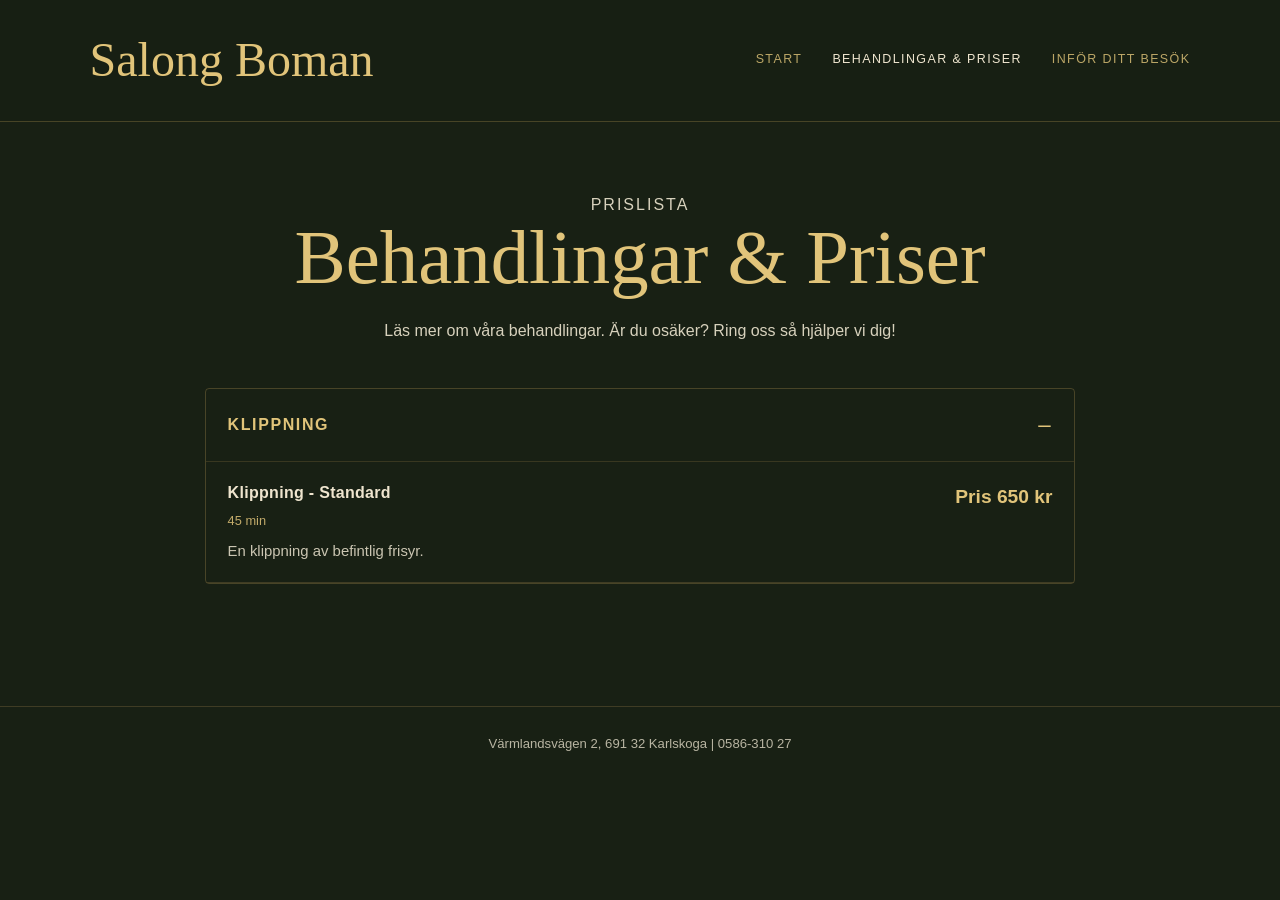
==== commit 14704bf5: "connect treatments page to cms" ====
--- a/behandlingar.html
+++ b/behandlingar.html
@@ -29,336 +29,10 @@
   <section class="page-intro">
     <p class="eyebrow">Prislista</p>
     <h1>Behandlingar & Priser</h1>
-    <p>Filtrera bland våra tjänster och läs mer om varje behandling. Är du osäker? Ring oss så hjälper vi dig!</p>
+    <p>Läs mer om våra behandlingar. Är du osäker? Ring oss så hjälper vi dig!</p>
   </section>
 
-  <div class="filter-buttons" id="treatmentFilters">
-    <button class="filter-btn active" data-filter="all">Alla tjänster</button>
-    <button class="filter-btn" data-filter="klippning">Klippning</button>
-    <button class="filter-btn" data-filter="folieslingor">Folieslingor</button>
-    <button class="filter-btn" data-filter="fargning">Färgning</button>
-    <button class="filter-btn" data-filter="bryn-fransar">Ögonbryn & Fransar</button>
-    <button class="filter-btn" data-filter="styling-kurer">Styling & Kurer</button>
-    <button class="filter-btn" data-filter="permanent">Permanent</button>
-    <button class="filter-btn" data-filter="trainee">Trainee-Frisörer</button>
-    <button class="filter-btn" data-filter="kurbehandlingar">Kurbehandlingar</button>
-    <button class="filter-btn" data-filter="avfarg">Avfärg</button>
-  </div>
-
-  <section class="category" data-category="klippning">
-    <h2>Klippning <span class="category-count"></span></h2>
-
-    <article class="treatment">
-      <div>
-        <h3>Klippning - Standard</h3>
-        <span class="treatment-meta">45 min</span>
-        <p class="treatment-description collapsed">Obs vid bokning av tjockt hår, boka klippning-ny frisyr. En klippning av befintlig frisyr. Här ingår det en enklare konsultation av håret och dina önskemål, hårtvätt samt enklare typ av styling.</p>
-      </div>
-      <strong class="treatment-price">Pris 650 kr</strong>
-    </article>
-
-    <article class="treatment">
-      <div>
-        <h3>Klippning - Standard (Trainee)</h3>
-        <span class="treatment-meta">60 min</span>
-        <p class="treatment-description collapsed">En klippning av befintlig frisyr. Här ingår det en enklare konsultation av håret och dina önskemål, hårtvätt samt enklare typ av styling.</p>
-      </div>
-      <strong class="treatment-price">Pris 395 kr</strong>
-    </article>
-
-    <article class="treatment">
-      <div>
-        
-        <h3>Klippning - Ny frisyr / Mycket hår</h3>
-        <span class="treatment-meta">75 min</span>
-        <p class="treatment-description collapsed">Obs vid bokning av tjockt hår, boka denna behandling. Vill du göra något helt nytt med ditt hår? Behöver du tips och råd när det gäller en ny frisyr eller styling av ditt hår? Eller var det kanske alldeles för länge sedan du besökte salongen så att frisyren är omöjlig att tyda? Då väljer du denna behandling i vår bokning. Det ger oss tid för en grundläggande konsultation där vi hjälper dig att hitta rätt stil till ditt hår, eventuellt en mer grundlig styling där vi ger dig tips och råd för att uppnå fantastiska resultat hemma. Om du är ny kund på salongen så rekommenderar vi att boka denna behandling!</p>
-      </div>
-      <strong class="treatment-price">Pris 800 kr</strong>
-    </article>
-
-    <article class="treatment">
-      <div>
-        <h3>Klippning - Lyx</h3>
-        <span class="treatment-meta">75 min</span>
-        <p class="treatment-description collapsed">En lite lyxigare klippning helt enkelt. Denna passar perfekt om du vill unna dig själv eller någon du tycker om! Vid bokning av en lyx-klippning ingår en grundläggande konsultation av håret och dina önskemål. En hårtvätt med massage där din frisör även väljer ut en hårkur som passar din hårtyp. Efter klippningen stylas ditt hår med verktyg och produkter som vi rekommenderar för ditt hår.</p>
-      </div>
-      <strong class="treatment-price">Pris 800 kr</strong>
-    </article>
-
-    <article class="treatment">
-      <div>
-        <h3>Klippning - Barn (upp till 13 år)</h3>
-        <span class="treatment-meta">45 min</span>
-        <p class="treatment-description collapsed">Behöver ditt barn en klipptid? Hos oss har vi barnklippningar upp till 13 år. Det ingår ej tvätt, så se till att tvätta håret hemma innan ni besöker oss.</p>
-      </div>
-      <strong class="treatment-price">Pris 485 kr</strong>
-    </article>
-
-    <article class="treatment">
-      <div>
-        <h3>Klippning - Lugg</h3>
-        <span class="treatment-meta">15 min</span>
-        <p class="treatment-description collapsed">Denna behandling bokar du med en befintlig lugg. Tvätt ingår ej, så gör detta hemma för bästa möjliga resultat.</p>
-      </div>
-      <strong class="treatment-price">Pris 230 kr</strong>
-    </article>
-
-    <article class="treatment">
-      <div>
-        <h3>Klippning - Korthårsklippning (delvis med maskin)</h3>
-        <span class="treatment-meta">45 min</span>
-      </div>
-      <strong class="treatment-price">Pris 580 kr</strong>
-    </article>
-
-    <article class="treatment">
-      <div>
-        <h3>Speedcut</h3>
-        <span class="treatment-meta">30 min</span>
-        <p class="treatment-description collapsed">Denna behandling bokar du som vill finslipa dina befintliga frisyr, endast på sidorna.</p>
-      </div>
-      <strong class="treatment-price">Pris 375 kr</strong>
-    </article>
-  </section>
-
-  <section class="category" data-category="folieslingor">
-    <h2>Folieslingor <span class="category-count"></span></h2>
-
-    <article class="treatment">
-      <div>
-        <h3>Folieslingor - Lilla paketet</h3>
-        <span class="treatment-meta">120 min</span>
-        <p class="treatment-description collapsed">Lilla paketet är för dig som bara vill ha några få slingor i benan eller kanske någon fram i luggen för att fräscha upp ditt hår.</p>
-      </div>
-      <strong class="treatment-price">Pris 1 990 kr</strong>
-    </article>
-
-    <article class="treatment">
-      <div>
-        <h3>Klipp & Sling - Lilla paketet</h3>
-        <span class="treatment-meta">165 min</span>
-        <p class="treatment-description collapsed">Lilla paketet inkl klippning-standard.</p>
-      </div>
-      <strong class="treatment-price">Pris 2 490 kr</strong>
-    </article>
-
-    <article class="treatment">
-      <div>
-        <h3>Folieslingor - Mellanpaketet</h3>
-        <span class="treatment-meta">150 min</span>
-        <p class="treatment-description collapsed">Mellanpaketet passar perfekt för dig som vill ha ett naturligt resultat med lite skiftningar.</p>
-      </div>
-      <strong class="treatment-price">Pris 2 620 kr</strong>
-    </article>
-
-    <article class="treatment">
-      <div>
-        <h3>Klipp & Sling - Mellanpaketet</h3>
-        <span class="treatment-meta">195 min</span>
-        <p class="treatment-description collapsed">Mellanpaketet inkl klippning-standard.</p>
-      </div>
-      <strong class="treatment-price">Pris 3 270 kr</strong>
-    </article>
-
-    <article class="treatment">
-      <div>
-        <h3>Folieslingor - Stora paketet</h3>
-        <span class="treatment-meta">210 min</span>
-        <p class="treatment-description collapsed">Stora paketet är för dig som vill bli riktigt ljus. Denna behandling innebär täta, många paket.</p>
-      </div>
-      <strong class="treatment-price">Pris 2 950 kr</strong>
-    </article>
-
-    <article class="treatment">
-      <div>
-        <h3>Folieslingor - Mellan paketet (Trainee)</h3>
-        <span class="treatment-meta">180 min</span>
-        <p class="treatment-description collapsed">Mellanpaketet passar perfekt för dig som vill ha ett naturligt resultat med lite skiftningar och vill färga från botten till toppen, alltså hela håret!</p>
-      </div>
-      <strong class="treatment-price">Från 1 900 kr</strong>
-    </article>
-
-    <article class="treatment">
-      <div>
-        <h3>Klipp & Sling - Stora paketet</h3>
-        <span class="treatment-meta">240 min</span>
-        <p class="treatment-description collapsed">Stora paketet inkl klippning-standard.</p>
-      </div>
-      <strong class="treatment-price">Pris 3 600 kr</strong>
-    </article>
-
-    <article class="treatment">
-      <div>
-        <h3>Balayage</h3>
-        <span class="treatment-meta">230 min</span>
-        <p class="treatment-description collapsed">Frihandsslingor, botten och nyansering.</p>
-      </div>
-      <strong class="treatment-price">Pris 3 200 kr</strong>
-    </article>
-
-    <article class="treatment">
-      <div>
-        <h3>Slingor hätta - Kort hår</h3>
-        <span class="treatment-meta">45 min</span>
-      </div>
-      <strong class="treatment-price">Från 1 700 kr</strong>
-    </article>
-
-    <article class="treatment">
-      <div>
-        <h3>Folieslingor - Stora paketet (Trainee)</h3>
-        <span class="treatment-meta">240 min</span>
-        <p class="treatment-description collapsed">Stora paketet är för dig som vill bli riktigt ljus. Denna behandling innebär täta, många paket.</p>
-      </div>
-      <strong class="treatment-price">Från 2 200 kr</strong>
-    </article>
-  </section>
-
-  <section class="category" data-category="fargning">
-    <h2>Färgning <span class="category-count"></span></h2>
-
-    <article class="treatment">
-      <div><h3>Färg (kort hår)</h3><span class="treatment-meta">110 min</span><p class="treatment-description collapsed">Denna behandling är för dig som vill färga från botten till toppen, alltså hela håret! Vi skräddarsyr alltid färgerna efter utgångsläge och dina önskemål.</p></div>
-      <strong class="treatment-price">Pris 1 390 kr</strong>
-    </article>
-
-    <article class="treatment">
-      <div><h3>Klipp & Färg - Kort hår</h3><span class="treatment-meta">150 min</span><p class="treatment-description collapsed">Färg kort hår, inkl klippning-standard.</p></div>
-      <strong class="treatment-price">Pris 2 040 kr</strong>
-    </article>
-
-    <article class="treatment">
-      <div><h3>Färg (mellan)</h3><span class="treatment-meta">120 min</span><p class="treatment-description collapsed">Vi skräddarsyr alltid färgerna efter utgångsläge och dina önskemål.</p></div>
-      <strong class="treatment-price">Från 1 900 kr</strong>
-    </article>
-
-    <article class="treatment">
-      <div><h3>Klipp & Färg - Mellan</h3><span class="treatment-meta">195 min</span><p class="treatment-description collapsed">Färg mellan inkl klippning-standard.</p></div>
-      <strong class="treatment-price">Pris 2 550 kr</strong>
-    </article>
-
-    <article class="treatment">
-      <div><h3>Färg (långt hår)</h3><span class="treatment-meta">140 min</span><p class="treatment-description collapsed">Vi skräddarsyr alltid färgerna efter utgångsläge och dina önskemål.</p></div>
-      <strong class="treatment-price">Från 2 490 kr</strong>
-    </article>
-
-    <article class="treatment">
-      <div><h3>Klipp & Färg - Långt hår</h3><span class="treatment-meta">225 min</span><p class="treatment-description collapsed">Färg långt hår inkl klippning-standard.</p></div>
-      <strong class="treatment-price">Pris 3 140 kr</strong>
-    </article>
-
-    <article class="treatment">
-      <div><h3>Färg Quickfix</h3><span class="treatment-meta">120 min</span><p class="treatment-description collapsed">För dig som vill ha en snabbare och billigare uppfräschning av håret mellan dina större behandlingar. Max 8 slingpaket + nyansering. En lättare toning. Utväxtfärgning + nyansering.</p></div>
-      <strong class="treatment-price">Pris 1 749 kr</strong>
-    </article>
-
-    <article class="treatment">
-      <div><h3>Utväxtfärgning (Ej slingor) Endast färg i utväxt</h3><span class="treatment-meta">90 min</span><p class="treatment-description collapsed">Passar dig som vill fylla på utväxten med ny färg, max 4 cm utväxt.</p></div>
-      <strong class="treatment-price">Pris 1 330 kr</strong>
-    </article>
-
-    <article class="treatment">
-      <div><h3>Quickfix & Klipp</h3><span class="treatment-meta">150 min</span><p class="treatment-description collapsed">En snabb ändrande färgbehandling för dig som vill fräscha upp mellan de längre behandlingarna, välj mellan utväxtfärg/nyansering eller några slingpaket. I denna behandling ingår även en lättare klippning.</p></div>
-      <strong class="treatment-price">Pris 1 990 kr</strong>
-    </article>
-
-    <article class="treatment">
-      <div><h3>Konsultation</h3><span class="treatment-meta">15 min</span></div>
-      <strong class="treatment-price">Ring oss</strong>
-    </article>
-
-    <article class="treatment">
-      <div><h3>Färg - Herr / Goldwell Men Reshade</h3><span class="treatment-meta">30 min</span><p class="treatment-description collapsed">Passar oftast män som vill tona ner sina gråa hårstrån utan att det blir för uppenbart. Tidsåtgången är enbart 5 minuter.</p></div>
-      <strong class="treatment-price">Från 540 kr</strong>
-    </article>
-
-    <article class="treatment">
-      <div><h3>Färg - Mellan (Trainee)</h3><span class="treatment-meta">160 min</span><p class="treatment-description collapsed">Vi skräddarsyr alltid färgerna efter utgångsläge och dina önskemål. Denna behandling är för dig som vill färga från botten till toppen, alltså hela håret!</p></div>
-      <strong class="treatment-price">Från 1 320 kr</strong>
-    </article>
-
-    <article class="treatment">
-      <div><h3>Utväxtfärgning - Trainee</h3><span class="treatment-meta">120 min</span><p class="treatment-description collapsed">Utväxtfärg är för dig som fått en utväxt på max 4 cm. Denna behandling gäller endast färg, inte blekning. Vid utväxt med blekning, boka en utav foliebehandlingarna istället!</p></div>
-      <strong class="treatment-price">Från 920 kr</strong>
-    </article>
-  </section>
-
-  <section class="category" data-category="bryn-fransar">
-    <h2>Ögonbryn & Fransar <span class="category-count"></span></h2>
-
-    <article class="treatment"><div><h3>BrynPlock</h3><span class="treatment-meta">15 min</span><p>Vi plockar dina bryn.</p></div><strong>Pris 220 kr</strong></article>
-    <article class="treatment"><div><h3>BrynFärg</h3><span class="treatment-meta">15 min</span><p>Vi färgar dina bryn.</p></div><strong>Pris 250 kr</strong></article>
-    <article class="treatment"><div><h3>Bryn-Kombo</h3><span class="treatment-meta">30 min</span><p>Vi plockar och färgar dina bryn.</p></div><strong>Pris 425 kr</strong></article>
-    <article class="treatment"><div><h3>FransFärg</h3><span class="treatment-meta">15 min</span><p>Vi färgar dina fransar.</p></div><strong>Pris 250 kr</strong></article>
-    <article class="treatment"><div><h3>Bryn & Frans-Kombo</h3><span class="treatment-meta">30 min</span><p>Vi färgar dina bryn och fransar, samt plockar brynen.</p></div><strong>Pris 450 kr</strong></article>
-  </section>
-
-  <section class="category" data-category="styling-kurer">
-    <h2>Styling & Kurer <span class="category-count"></span></h2>
-
-    <article class="treatment"><div><h3>Tvätt & Fön</h3><span class="treatment-meta">30 min</span><p>Denna behandling bokar du som behöver en tvätt med en lätt styling.</p></div><strong>Pris 425 kr</strong></article>
-    <article class="treatment"><div><h3>Styling</h3><span class="treatment-meta">30 min</span><p class="treatment-description collapsed">Vår stylingtjänst är perfekt för dig som är på språng och snabbt vill få håret fixat! Kom till salongen så hjälper vi dig med rätt produkter och verktyg för att uppfylla dina önskemål. Vill du till exempel ha hjälp med att locka håret eller göra inbakade flätor? Då ska du boka denna behandling!</p></div><strong>Pris 425 kr</strong></article>
-    <article class="treatment"><div><h3>Rensning</h3><span class="treatment-meta">30 min</span><p>En perfekt behandling för dig som har lättare påverkan på håret av metaller, silverschampo m.m.</p></div><strong>Från 375 kr</strong></article>
-  </section>
-
-  <section class="category" data-category="permanent">
-    <h2>Permanent <span class="category-count"></span></h2>
-
-    <article class="treatment"><div><h3>Permanent (hjässa)</h3><span class="treatment-meta">135 min</span><p>Permanent behandling på hjässan = övre delen på ditt huvud där luciakronan fastnar slutar hjässan. Inkl klippning.</p></div><strong>Från 1 600 kr</strong></article>
-    <article class="treatment"><div><h3>Permanent (kort hår)</h3><span class="treatment-meta">180 min</span><p class="treatment-description collapsed">Permanent behandling inklusive klippning, maximal hårlängd till axlarna. Välkommen in och njut av att bli lockig eller få mer volym med hjälp av spolar och en duktig frisör.</p></div><strong>Pris 1 900 kr</strong></article>
-    <article class="treatment"><div><h3>Permanent (mellan/långt hår)</h3><span class="treatment-meta">220 min</span><p>Permanentbehandling inklusive klippning, hårets längd är nedanför axlarna. Välkommen in och njut.</p></div><strong>Pris 2 500 kr</strong></article>
-  </section>
-
-  <section class="category" data-category="trainee">
-    <h2>Trainee-Frisörer <span class="category-count"></span></h2>
-
-    <article class="treatment"><div><h3>Klippning - Ny frisyr (Trainee)</h3><span class="treatment-meta">90 min</span><p class="treatment-description collapsed">Vill du göra något helt nytt med ditt hår? Behöver du tips och råd när det gäller en ny frisyr eller styling av ditt hår? Eller var det kanske alldeles för länge sedan du besökte salongen så att frisyren är omöjlig att tyda? Då väljer du denna behandling i vår bokning. Det ger oss tid för en grundläggande konsultation där vi hjälper dig att hitta rätt stil till ditt hår, eventuellt en mer grundlig styling där vi ger dig tips och råd för att uppnå fantastiska resultat hemma. Om du är ny kund på salongen så rekommenderar vi att boka denna behandling!</p></div><strong>Pris 590 kr</strong></article>
-
-    <article class="treatment"><div><h3>Klippning - Barn (Trainee)</h3><span class="treatment-meta">45 min</span><p>Behöver ditt barn en klipptid? Hos oss har vi barnklippningar upp till 13 år. Det ingår ej tvätt, så se till att tvätta håret hemma innan ni besöker oss.</p></div><strong>Pris 350 kr</strong></article>
-
-    <article class="treatment"><div><h3>Folieslingor - Lilla paketet (Trainee)</h3><span class="treatment-meta">150 min</span><p>Lilla paketet är för dig som bara vill ha några få slingor i benan eller kanske någon fram i luggen för att fräscha upp ditt hår.</p></div><strong>Från 1 450 kr</strong></article>
-
-    <article class="treatment"><div><h3>Klipp & Sling - Lilla paketet (Trainee)</h3><span class="treatment-meta">210 min</span><p>Lilla paketet inkl klippning-standard.</p></div><strong>Pris 1 895 kr</strong></article>
-
-    <article class="treatment"><div><h3>Klipp & Sling - Mellanpaketet (Trainee)</h3><span class="treatment-meta">240 min</span><p>Mellanpaketet inkl klippning-standard.</p></div><strong>Pris 2 295 kr</strong></article>
-
-    <article class="treatment"><div><h3>Klipp & Sling - Stora paketet (Trainee)</h3><span class="treatment-meta">300 min</span><p>Stora paketet inkl klippning-standard (Trainee).</p></div><strong>Pris 2 595 kr</strong></article>
-
-    <article class="treatment"><div><h3>Färg - Kort hår (Trainee)</h3><span class="treatment-meta">135 min</span><p>Vi skräddarsyr alltid färgerna efter utgångsläge och dina önskemål. Denna behandling är för dig som vill färga från botten till toppen, alltså hela håret!</p></div><strong>Från 1 200 kr</strong></article>
-
-    <article class="treatment"><div><h3>Klipp & Färg - Kort hår (Trainee)</h3><span class="treatment-meta">195 min</span><p>Färg kort hår inkl klippning-standard (Trainee).</p></div><strong>Pris 1 395 kr</strong></article>
-
-    <article class="treatment"><div><h3>Klipp & Färg - Mellan (Trainee)</h3><span class="treatment-meta">220 min</span><p>Färg mellan inkl klippning-standard (Trainee).</p></div><strong>Pris 1 695 kr</strong></article>
-
-    <article class="treatment"><div><h3>Färg - Långt hår (Trainee)</h3><span class="treatment-meta">180 min</span><p>Vi skräddarsyr alltid färgerna efter utgångsläge och dina önskemål. Denna behandling är för dig som vill färga från botten till toppen, alltså hela håret!</p></div><strong>Från 1 600 kr</strong></article>
-
-    <article class="treatment"><div><h3>Klipp & Färg - Långt hår (Trainee)</h3><span class="treatment-meta">240 min</span><p>Färg långt hår inkl klippning-standard (Trainee).</p></div><strong>Pris 2 095 kr</strong></article>
-  </section>
-
-  <section class="category" data-category="kurbehandlingar">
-    <h2>Kurbehandlingar <span class="category-count"></span></h2>
-
-    <article class="treatment">
-      <div>
-        <h3>Kurbehandling</h3>
-        <span class="treatment-meta">45 min</span>
-        <p class="treatment-description collapsed">Kurbehandlingen bokar du som behöver bygga upp eller återfukta ditt hår, du får även en härlig hårbottenmassage!</p>
-      </div>
-      <strong>Pris 630 kr</strong>
-    </article>
-  </section>
-
-  <section class="category" data-category="avfarg">
-    <h2>Avfärg <span class="category-count"></span></h2>
-
-    <article class="treatment">
-      <div>
-        <h3>Avfärgning</h3>
-        <span class="treatment-meta">120 min</span>
-      </div>
-      <strong>Pris 2 600 kr</strong>
-    </article>
-  </section>
+  <div id="treatmentsContainer"></div>
 
 </main>
 
@@ -369,7 +43,9 @@
 <footer>
   <p>Värmlandsvägen 2, Karlskoga | 0586-310 27</p>
 </footer>
+
 <a href="#" class="scroll-top" aria-label="Till toppen">↑</a>
+
 <script src="script.js"></script>
 
 </body>
